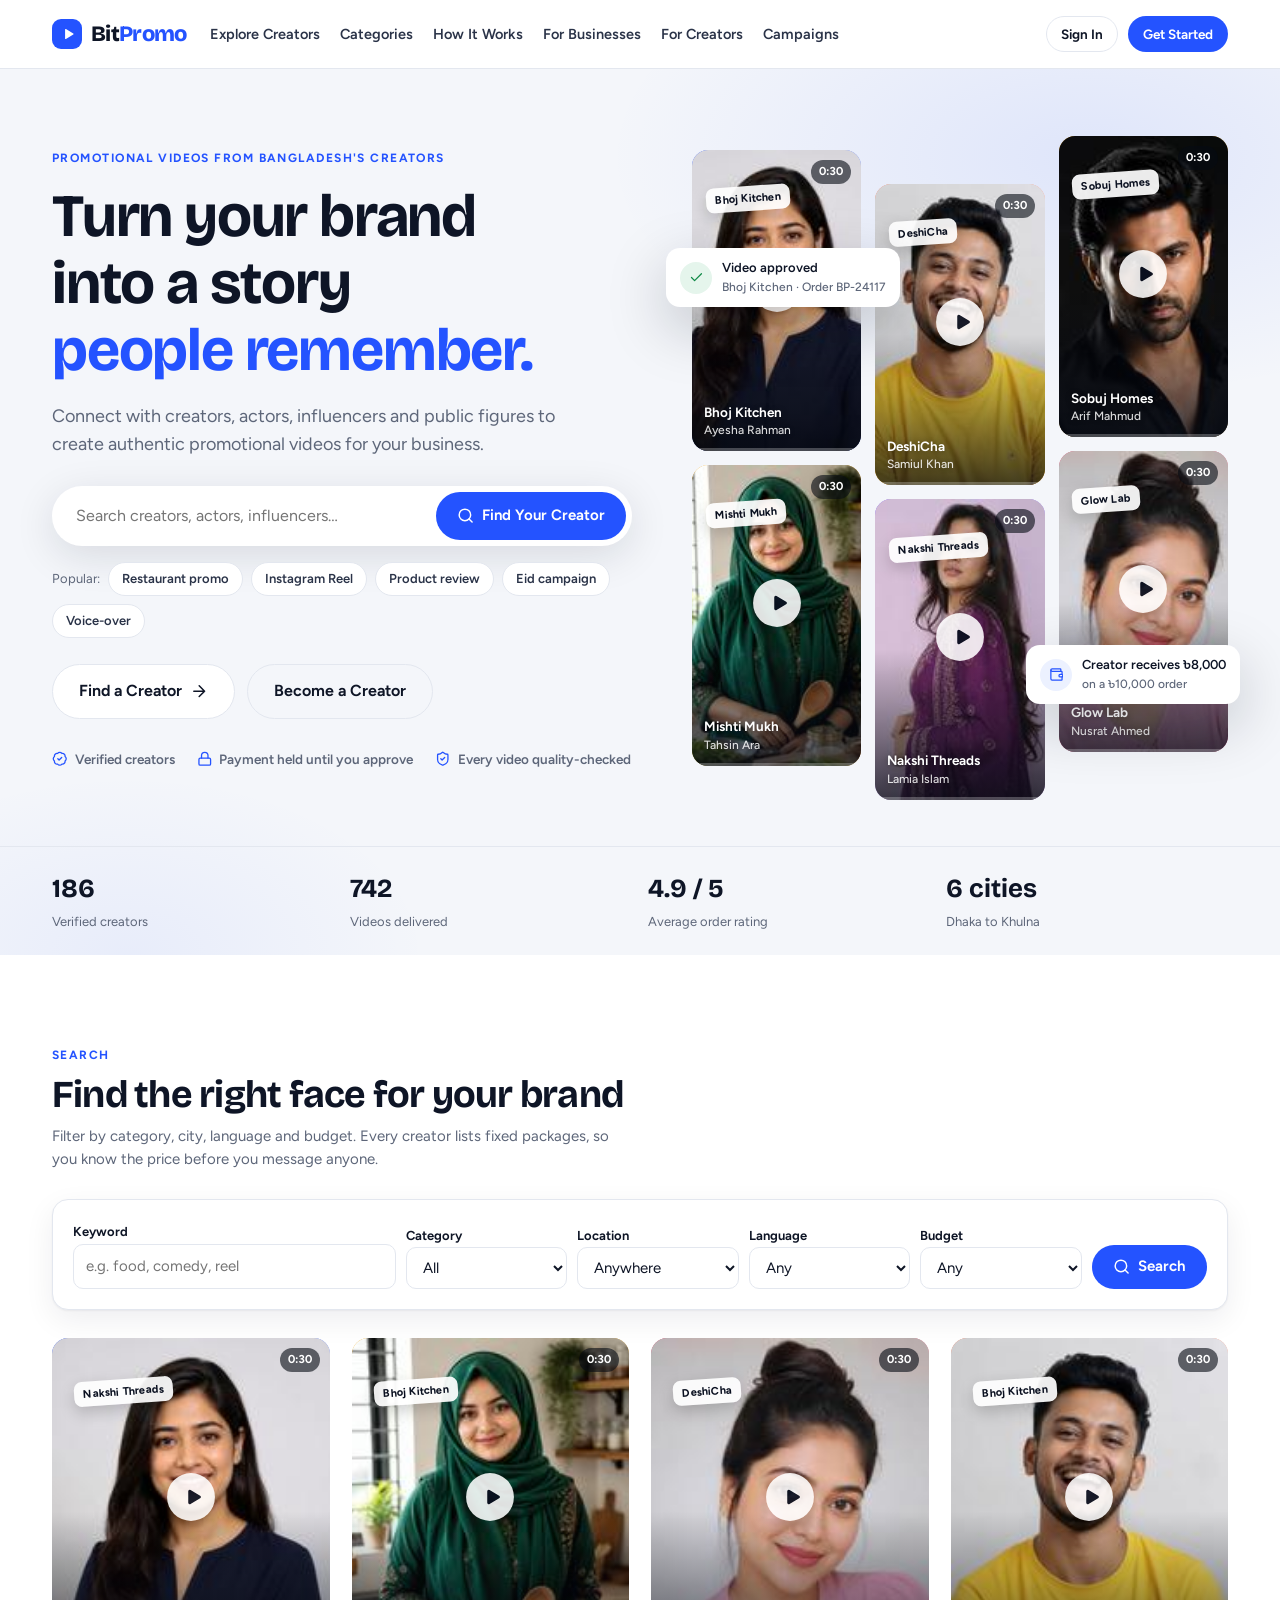
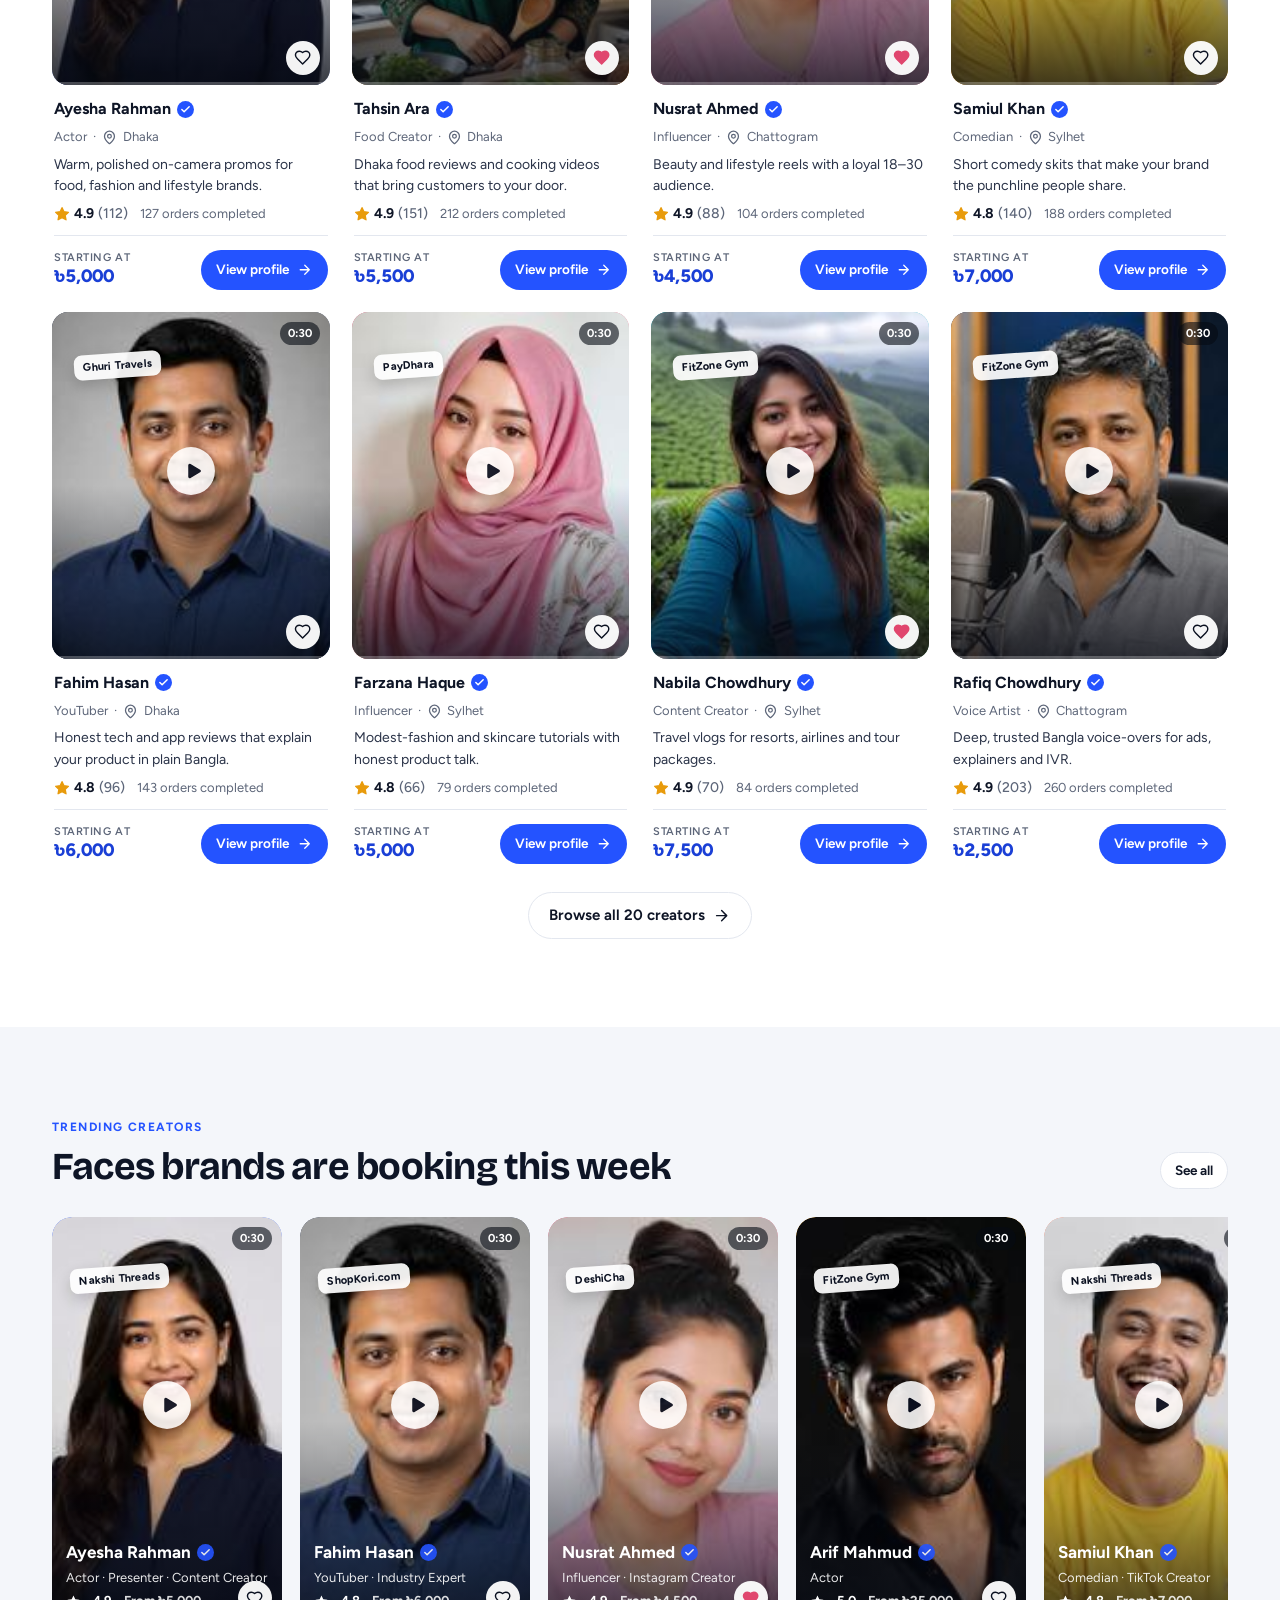
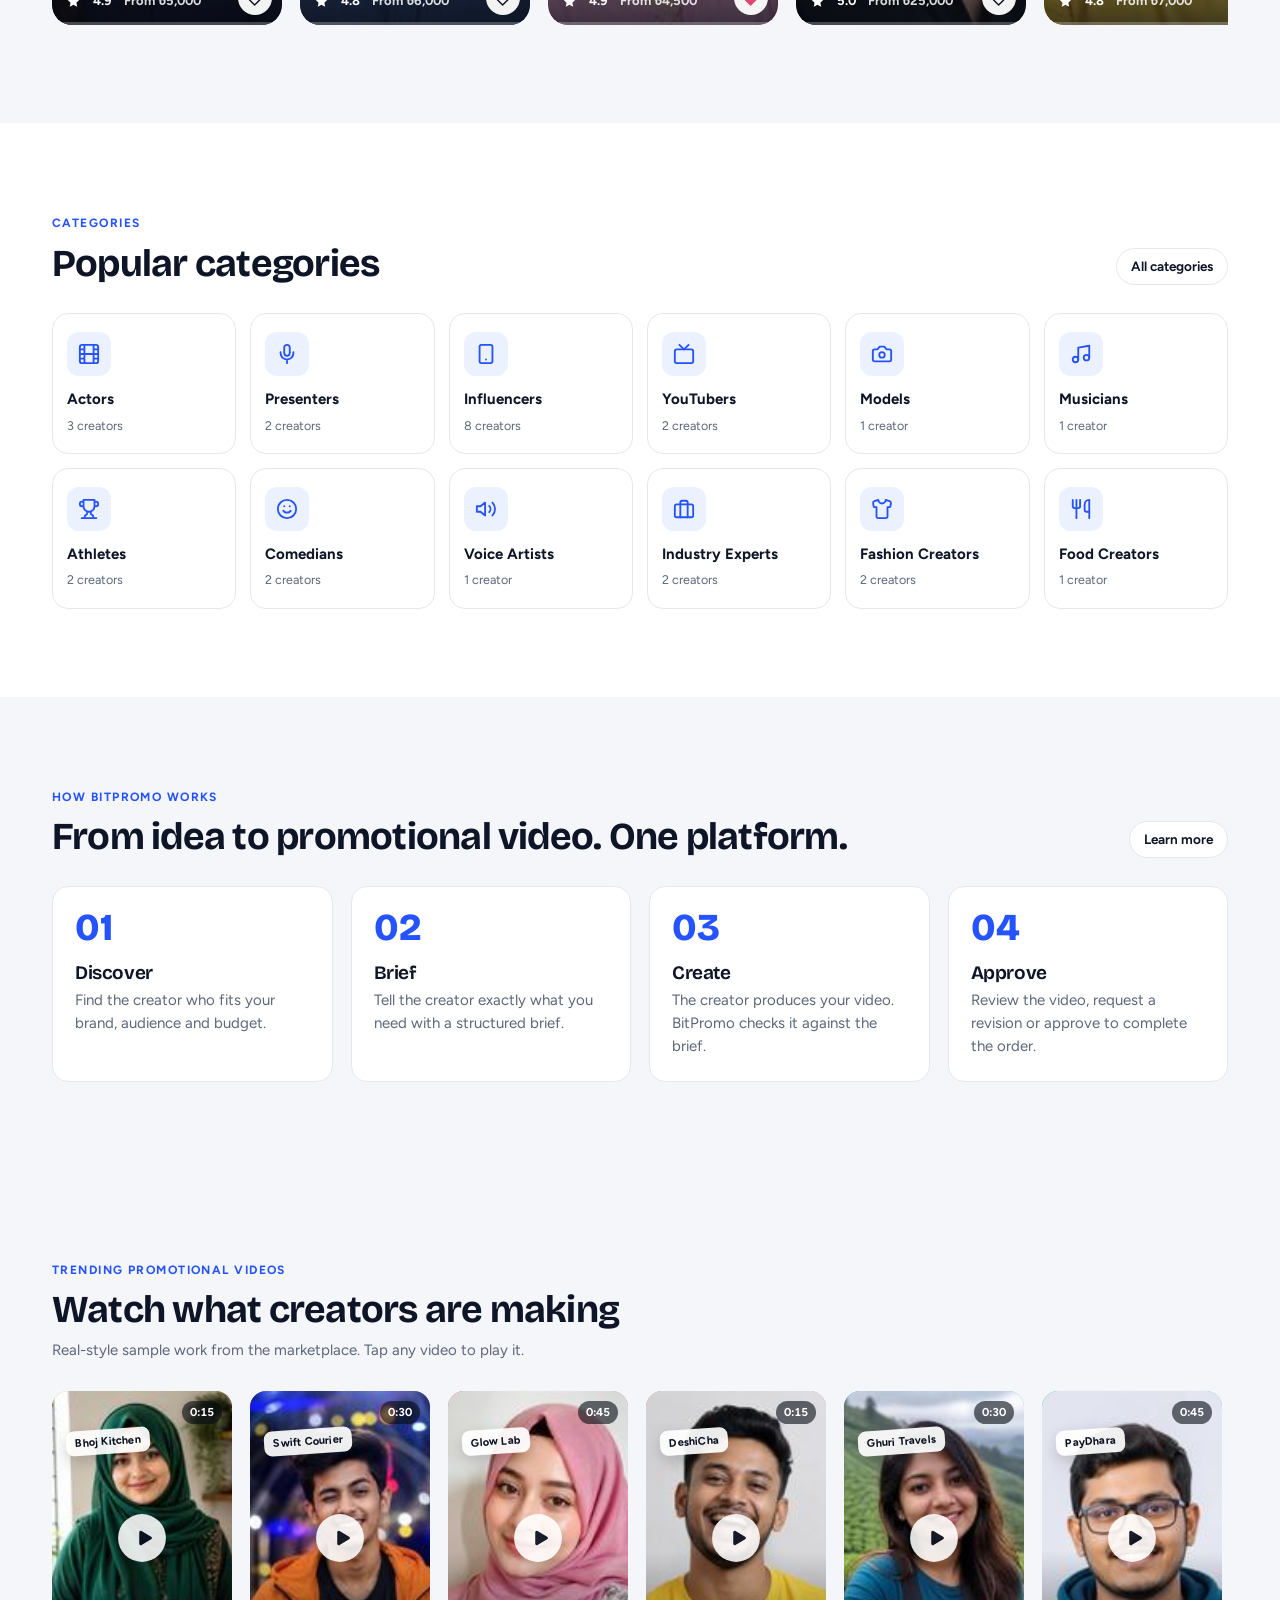
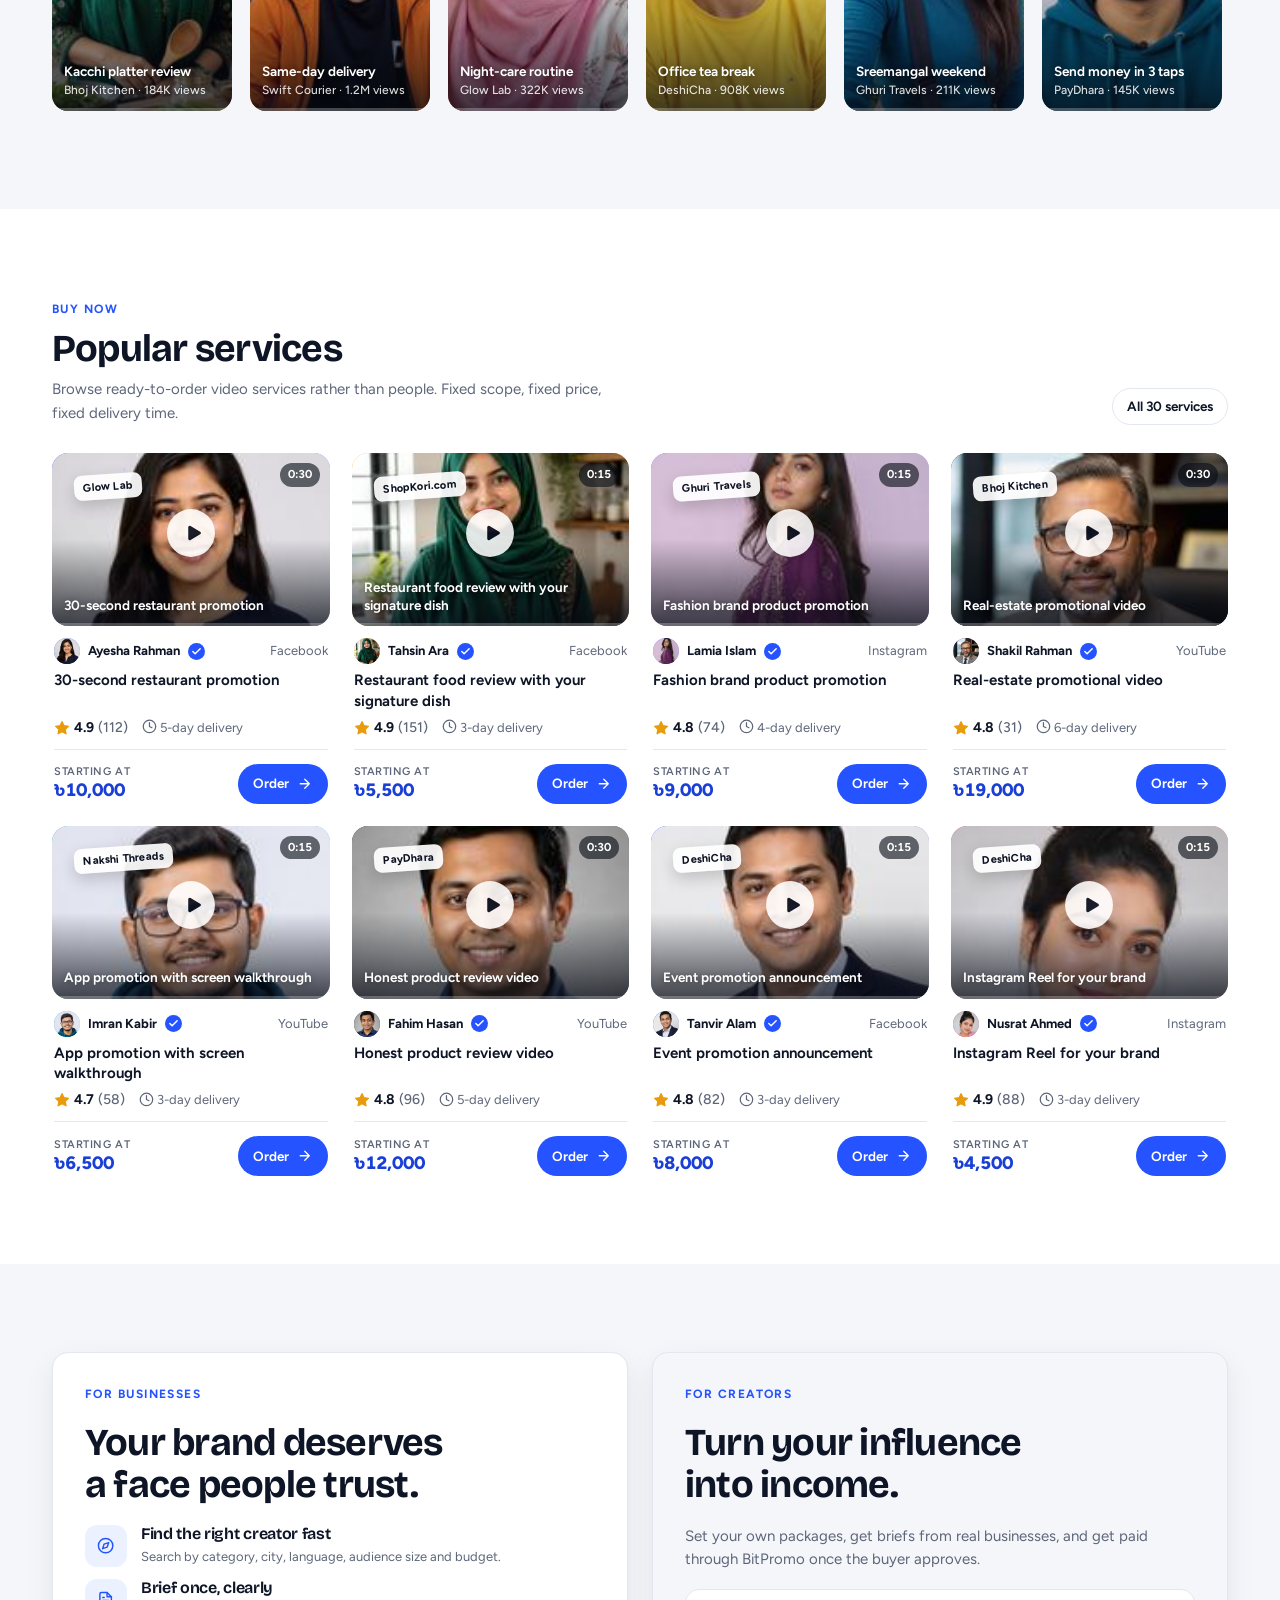
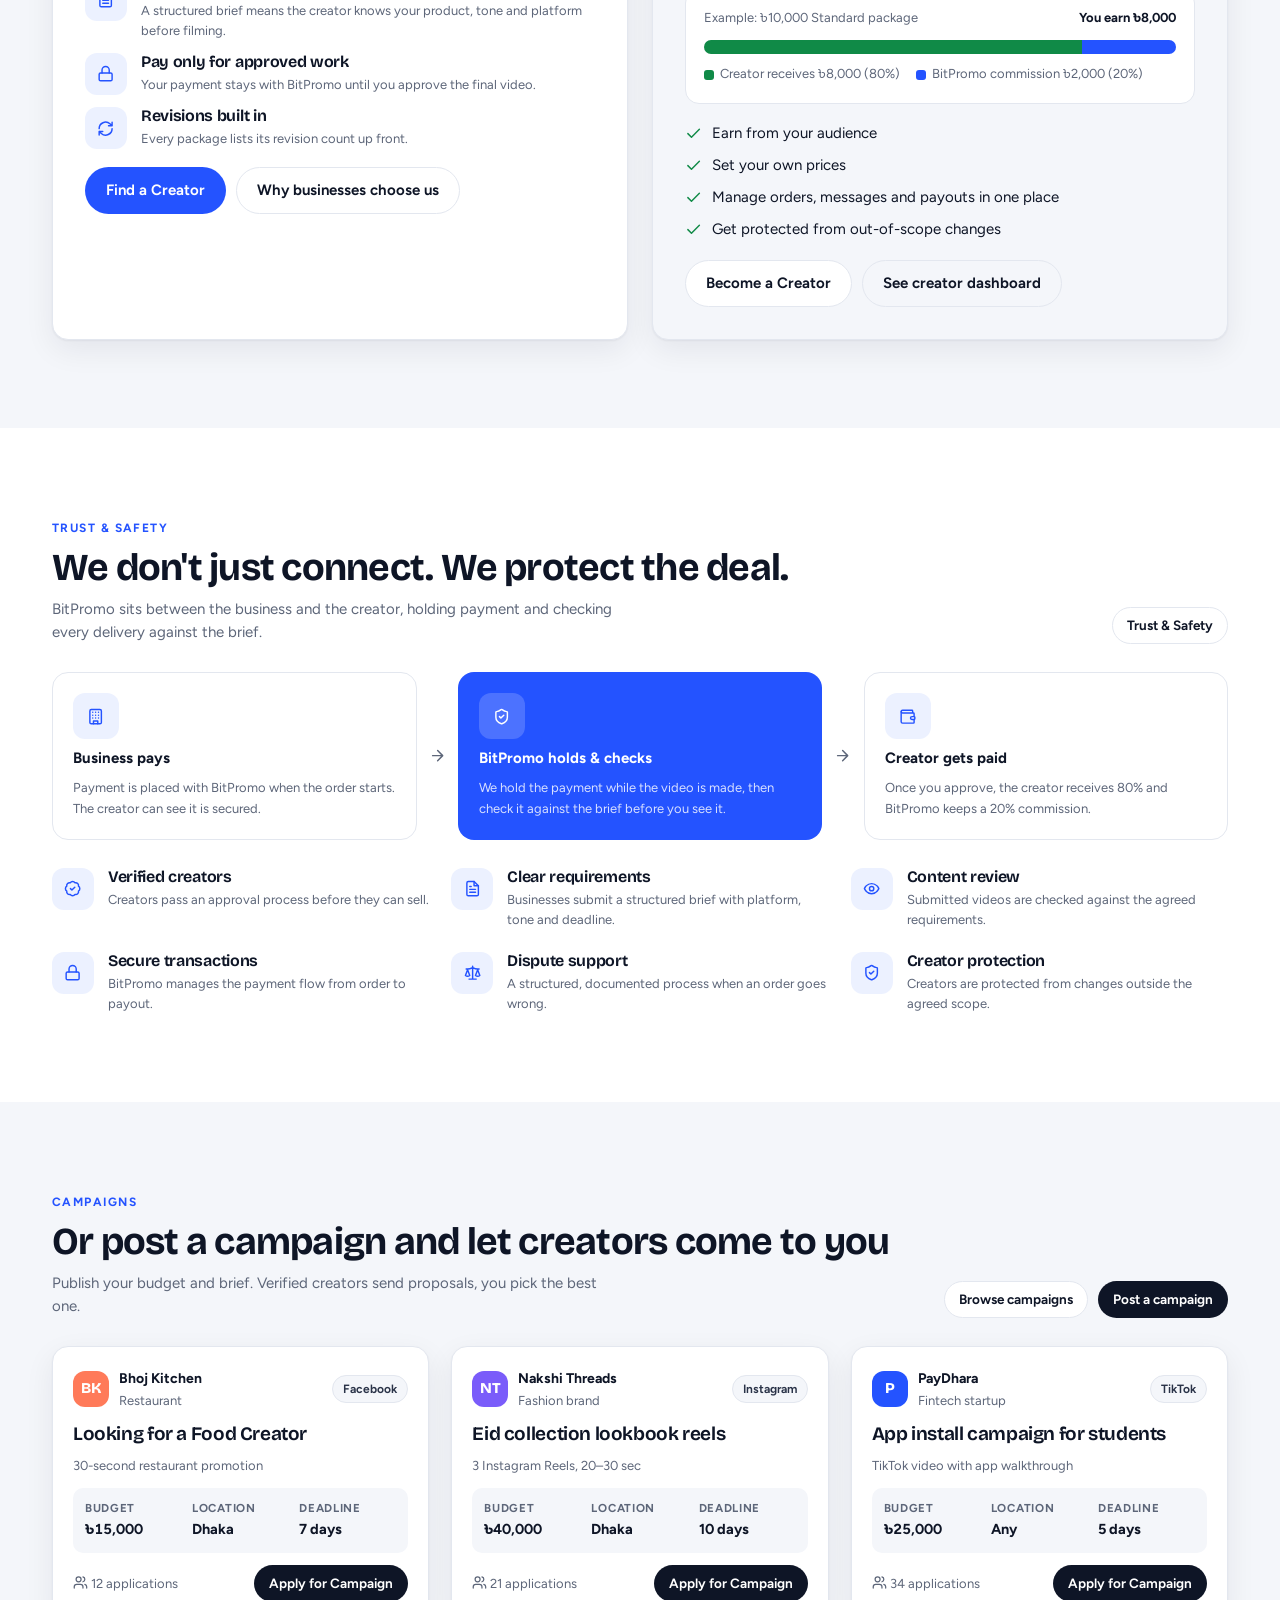
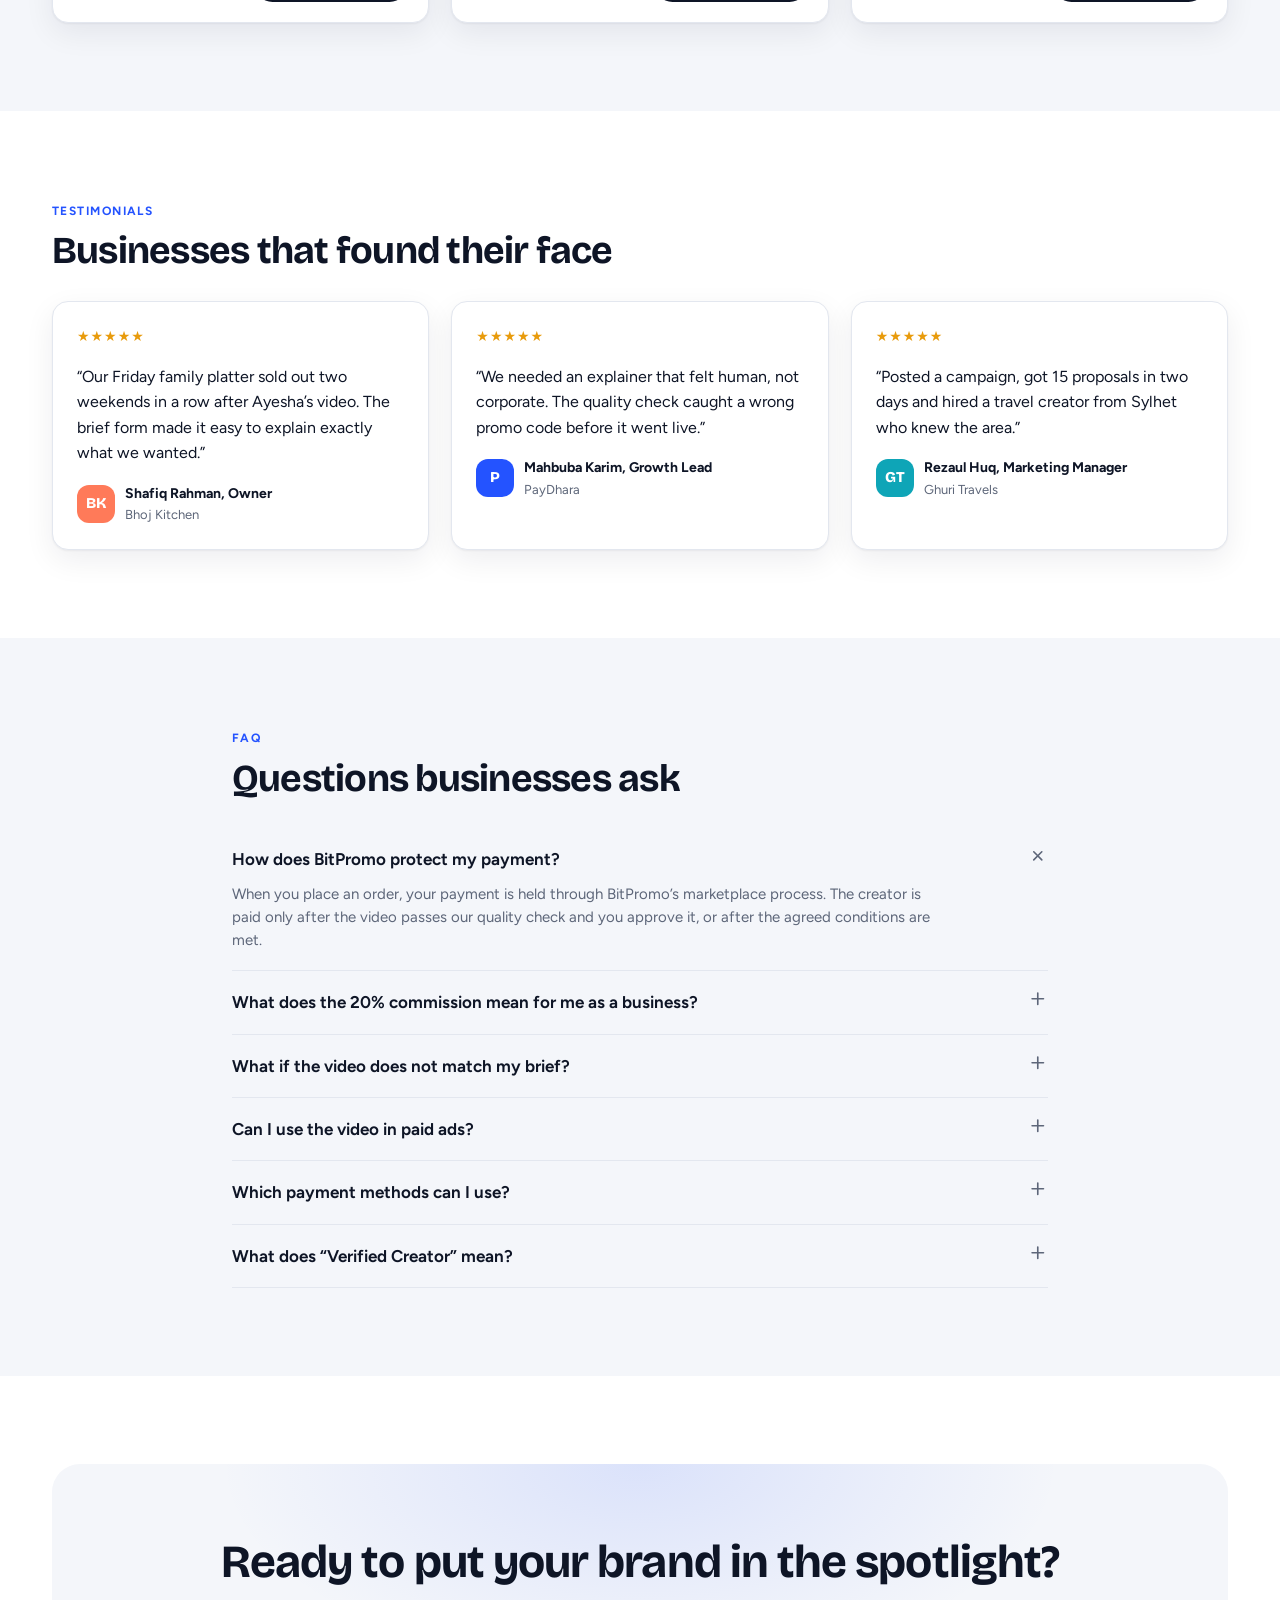
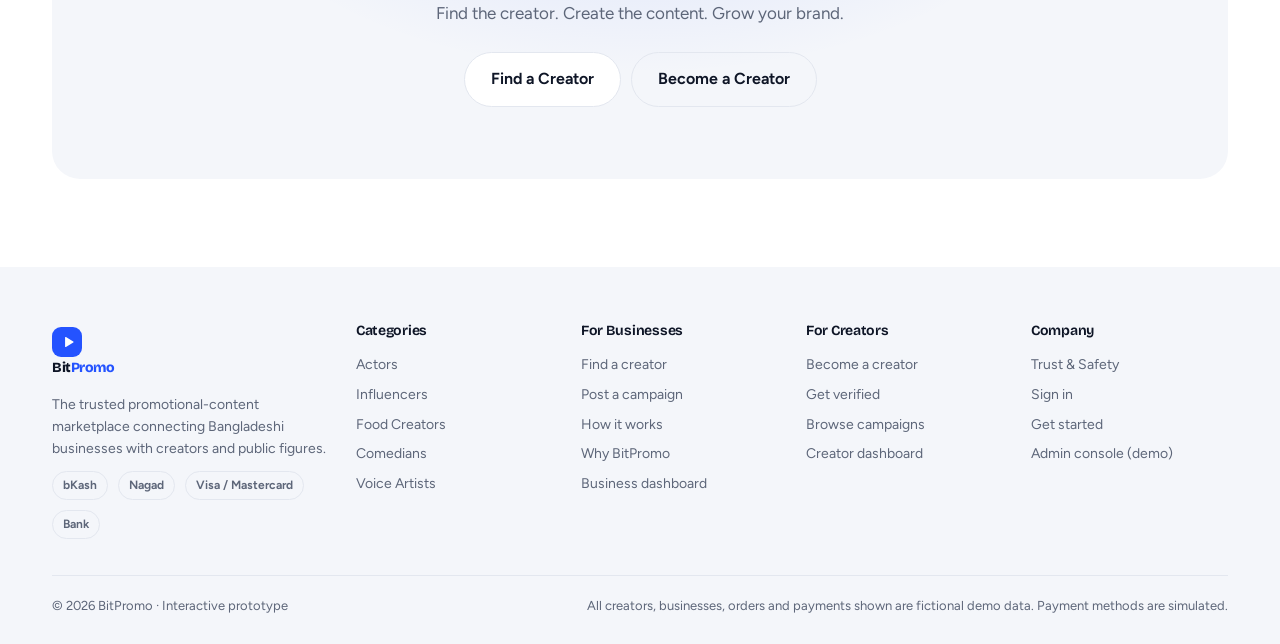
==== index.html @ d80e24bd "Refactor code structure and remove redundant sections for improved readability and maintainability" ====
<!doctype html>
<html lang="en">
<head>
<meta charset="utf-8">
<meta name="viewport" content="width=device-width,initial-scale=1,viewport-fit=cover">
<title>BitPromo</title>
<meta name="description" content="BitPromo: promotional video marketplace prototype">
<link rel="preconnect" href="https://fonts.googleapis.com"><link rel="preconnect" href="https://fonts.gstatic.com" crossorigin>
<link rel="stylesheet" href="https://fonts.googleapis.com/css2?family=Bricolage+Grotesque:opsz,wght@12..96,600;12..96,700;12..96,800&family=Figtree:wght@400;500;600;700;800&family=Hind+Siliguri:wght@500;600&display=swap">
<style>body{margin:0}[hidden]{display:none!important}</style>
<style>
/* Layout: marketplace shell. Light neutral surfaces, one electric-blue accent, gold for ratings. */
:root{
  --bg:#FFFFFF;--bg-2:#F4F6FA;--surface:#FFFFFF;--ink:#0E1526;--ink-2:#2A3348;--muted:#5D6679;--line:#E3E7EF;
  --accent:#2453FF;--accent-2:#1A3FD6;--accent-soft:#ECF1FF;--on-accent:#FFFFFF;
  --gold:#E89B0C;--good:#108A47;--good-soft:#E5F5EC;--warn:#A86400;--warn-soft:#FFF3DD;--bad:#C93636;--bad-soft:#FCEBEB;
  --night:#F4F6FA;--night-2:#FFFFFF;--night-line:#E3E7EF;--on-night:#0E1526;--on-night-2:#5D6679;
  --shadow:0 1px 2px rgba(14,21,38,.05),0 10px 30px rgba(14,21,38,.07);
  --shadow-lg:0 20px 60px rgba(10,16,32,.22);
  --f-display:"Bricolage Grotesque","Hind Siliguri",system-ui,sans-serif;
  --f-body:"Figtree","Hind Siliguri",system-ui,-apple-system,"Segoe UI",Roboto,sans-serif;
  --r:16px;--r-sm:10px;--wrap:1240px;
}
/* Light mode is the default. Dark mode only applies if data-theme="dark" is set on <html>. */
:root[data-theme="dark"]{
  --bg:#0A0E18;--bg-2:#0F1522;--surface:#141B2A;--ink:#E8ECF5;--ink-2:#C9D0DF;--muted:#96A1B8;--line:#242D41;
  --accent:#5E80FF;--accent-2:#7C97FF;--accent-soft:#18224A;--on-accent:#FFFFFF;
  --gold:#F4B23A;--good:#3CC57A;--good-soft:#11291D;--warn:#F0A936;--warn-soft:#2B2210;--bad:#F07070;--bad-soft:#2E1515;
  --night:#060A13;--night-2:#0F1524;--night-line:#1F2739;--on-night:#EEF1F8;--on-night-2:#A6B0C6;
  --shadow:0 1px 2px rgba(0,0,0,.35),0 10px 30px rgba(0,0,0,.3);color-scheme:dark}

*{box-sizing:border-box}
html{scroll-behavior:smooth}
body{background:var(--bg);color:var(--ink);font-family:var(--f-body);font-size:15px;line-height:1.55;-webkit-font-smoothing:antialiased}
h1,h2,h3,h4{font-family:var(--f-display);line-height:1.12;margin:0;text-wrap:balance;letter-spacing:-.02em}
h1{font-size:clamp(34px,5.2vw,60px);font-weight:700}
h2{font-size:clamp(26px,3.2vw,38px);font-weight:700}
h3{font-size:19px;font-weight:650}
h4{font-size:16px;font-weight:650}
p{margin:0}
a{color:var(--accent);text-decoration:none}
button,input,select,textarea{font:inherit;color:inherit}
:focus-visible{outline:2px solid var(--accent);outline-offset:2px;border-radius:6px}
.i{width:1.15em;height:1.15em;fill:none;stroke:currentColor;stroke-width:2;stroke-linecap:round;stroke-linejoin:round;flex:none;vertical-align:-.18em}
.i-fill{fill:currentColor;stroke:none}
.wrap{max-width:var(--wrap);margin:0 auto;padding-inline:clamp(16px,4vw,32px)}
.muted{color:var(--muted)}
.small{font-size:13px}
.tnum{font-variant-numeric:tabular-nums}
.eyebrow{font-size:12px;font-weight:700;letter-spacing:.12em;text-transform:uppercase;color:var(--accent)}
.row{display:flex;align-items:center;gap:10px;flex-wrap:wrap}
.between{justify-content:space-between}
.stack{display:flex;flex-direction:column;gap:12px}
.grow{flex:1;min-width:0}
.hide{display:none!important}

/* buttons */
.btn{display:inline-flex;align-items:center;justify-content:center;gap:8px;border:1px solid transparent;border-radius:999px;padding:11px 20px;font-weight:650;font-size:15px;cursor:pointer;transition:background .15s,border-color .15s,transform .1s,color .15s;white-space:nowrap;background:none;text-decoration:none}
.btn:active{transform:translateY(1px)}
.btn-pri{background:var(--accent);color:var(--on-accent)}
.btn-pri:hover{background:var(--accent-2)}
.btn-dark{background:var(--ink);color:var(--bg)}
.btn-dark:hover{opacity:.9}
.btn-ghost{border-color:var(--line);color:var(--ink);background:var(--surface)}
.btn-ghost:hover{border-color:var(--ink)}
.btn-light{background:var(--surface);color:var(--ink);border-color:var(--line)}
.btn-light:hover{background:var(--accent-soft)}
.btn-outline-light{border-color:var(--line);color:var(--ink)}
.btn-outline-light:hover{background:var(--surface);border-color:var(--accent)}
.btn-good{background:var(--good);color:#fff}
.btn-sm{padding:7px 14px;font-size:13.5px}
.btn-lg{padding:14px 26px;font-size:16px}
.btn-block{width:100%}
.btn-link{background:none;border:0;color:var(--accent);font-weight:650;cursor:pointer;padding:0;display:inline-flex;align-items:center;gap:6px}
.iconbtn{width:38px;height:38px;border-radius:50%;display:inline-grid;place-items:center;border:1px solid var(--line);background:var(--surface);cursor:pointer;color:var(--ink)}
.iconbtn:hover{border-color:var(--ink)}

/* top bar */
.top{position:sticky;top:env(safe-area-inset-top,0px);z-index:40;background:color-mix(in srgb,var(--bg) 92%,transparent);backdrop-filter:blur(10px);border-bottom:1px solid var(--line)}
.top-in{display:flex;align-items:center;gap:14px;height:68px}
.logo{display:inline-flex;align-items:center;gap:9px;font-family:var(--f-display);font-weight:800;font-size:22px;color:var(--ink);letter-spacing:-.03em;cursor:pointer;background:none;border:0;padding:0}
.logo b{color:var(--accent);font-weight:800}
.logo-mark{width:30px;height:30px;border-radius:9px;background:var(--accent);display:grid;place-items:center;color:#fff}
.logo-mark svg{width:14px;height:14px;margin-left:2px}
.nav{display:flex;gap:2px;align-items:center}
.nav button{white-space:nowrap;background:none;border:0;padding:8px 9px;border-radius:8px;font-weight:600;color:var(--ink-2);cursor:pointer;font-size:14.5px}
.nav button:hover,.nav button.on{color:var(--accent)}
.top-right{margin-left:auto;display:flex;align-items:center;gap:10px}
.top-search{display:flex;align-items:center;gap:8px;border:1px solid var(--line);border-radius:999px;padding:0 6px 0 14px;height:40px;background:var(--bg-2);min-width:0}
.top-search input{border:0;background:none;outline:0;width:170px;min-width:0}
.menu-btn{display:none}
.drawer{position:fixed;inset:0;z-index:60;background:rgba(6,10,19,.5);display:flex;justify-content:flex-end}
.drawer-in{width:min(320px,86vw);height:100%;background:var(--surface);padding:calc(18px + env(safe-area-inset-top,0px)) 18px 18px;display:flex;flex-direction:column;gap:4px;overflow:auto}
.drawer-in button.dl{background:none;border:0;text-align:left;padding:12px 10px;border-radius:10px;font-weight:600;font-size:16px;cursor:pointer;color:var(--ink);display:flex;gap:12px;align-items:center}
.drawer-in button.dl:hover{background:var(--bg-2)}
.userchip{display:inline-flex;align-items:center;gap:8px;border:1px solid var(--line);border-radius:999px;padding:3px 12px 3px 3px;background:var(--surface);cursor:pointer;font-weight:600;font-size:14px}
.userchip .av{width:30px;height:30px}

/* avatars & media */
.av{display:inline-block;border-radius:50%;overflow:hidden;flex:none;position:relative;width:44px;height:44px}
.av svg{width:100%;height:100%;display:block}
.av-sq{border-radius:var(--r)}
.vbadge{display:inline-grid;place-items:center;width:17px;height:17px;border-radius:50%;background:var(--accent);color:#fff;flex:none}
.vbadge svg{width:11px;height:11px;stroke-width:3.2}
.vt{position:relative;overflow:hidden;border-radius:var(--r);cursor:pointer;isolation:isolate;background:linear-gradient(160deg,var(--a),var(--b));aspect-ratio:4/5;max-width:100%;display:block;width:100%;border:0;padding:0;text-align:left;color:#fff}
.vt.v{aspect-ratio:9/16}
.vt.h{aspect-ratio:16/10}
.vt-scene{position:absolute;inset:0}
.vt-scene::before{content:"";position:absolute;inset:-20%;background:radial-gradient(circle at 70% 20%,rgba(255,255,255,.45),transparent 45%);z-index:0}
.vt-scene svg{position:absolute;left:50%;bottom:-2%;width:96%;transform:translateX(-50%);transition:transform 5s ease-out;z-index:1}
.vt.h .vt-scene svg{width:62%}
.vt:hover .vt-scene svg{transform:translateX(-50%) scale(1.08)}
.vt-prop{position:absolute;z-index:2;left:8%;top:12%;background:rgba(255,255,255,.92);color:#0A1020;border-radius:8px;padding:4px 9px;font-weight:700;font-size:11px;letter-spacing:.02em;box-shadow:0 6px 16px rgba(0,0,0,.18);transform:rotate(-4deg)}
.vt::after{content:"";position:absolute;inset:0;background:linear-gradient(180deg,transparent 50%,rgba(6,10,19,.75));z-index:2}
.vt-play{position:absolute;z-index:3;left:50%;top:46%;transform:translate(-50%,-50%) scale(.92);width:52px;height:52px;border-radius:50%;background:rgba(255,255,255,.95);color:#0A1020;display:grid;place-items:center;opacity:.92;transition:transform .2s,opacity .2s;box-shadow:0 8px 24px rgba(0,0,0,.25)}
.vt-play svg{width:20px;height:20px;margin-left:3px;fill:currentColor}
.vt:hover .vt-play{transform:translate(-50%,-50%) scale(1);opacity:1}
.vt-dur{position:absolute;z-index:3;right:10px;top:10px;background:rgba(6,10,19,.6);color:#fff;font-size:11.5px;font-weight:700;padding:3px 8px;border-radius:999px;font-variant-numeric:tabular-nums}
.vt-cap{position:absolute;z-index:3;left:12px;right:12px;bottom:12px;font-weight:650;font-size:13.5px;line-height:1.3;text-shadow:0 1px 6px rgba(0,0,0,.4)}
.vt-cap small{display:block;font-weight:500;opacity:.85;font-size:12px;margin-top:2px}
.vt-bar{position:absolute;z-index:4;left:0;right:0;bottom:0;height:3px;background:rgba(255,255,255,.25)}
.vt-bar i{display:block;height:100%;width:0;background:#fff}
.vt:hover .vt-bar i,.vt.playing .vt-bar i{animation:prog 7s linear infinite}
.vt-prev{position:absolute;z-index:3;left:10px;top:10px;background:var(--accent);color:#fff;font-size:10.5px;font-weight:800;letter-spacing:.08em;padding:3px 8px;border-radius:999px;opacity:0;transition:opacity .2s}
.vt:hover .vt-prev{opacity:1}
@keyframes prog{from{width:0}to{width:100%}}
.fav{position:absolute;z-index:5;right:10px;bottom:10px;width:34px;height:34px;border-radius:50%;background:rgba(255,255,255,.95);display:grid;place-items:center;border:0;cursor:pointer;color:#0A1020}
.fav.on{color:#E0466E}
.fav.on svg{fill:currentColor}

/* sections */
.sec{padding-block:clamp(48px,7vw,88px)}
.sec-alt{background:var(--bg-2)}
.sec-night{background:var(--night);color:var(--on-night)}
.sec-night .muted{color:var(--on-night-2)}
.sec-head{display:flex;align-items:end;justify-content:space-between;gap:20px;margin-bottom:28px;flex-wrap:wrap}
.sec-head p{max-width:560px;margin-top:8px}

/* hero */
.hero{background:var(--night);color:var(--on-night);position:relative;overflow:hidden}
.hero::before{content:"";position:absolute;inset:0;background:radial-gradient(800px 400px at 85% 10%,rgba(36,83,255,.1),transparent 60%),radial-gradient(500px 300px at 10% 100%,rgba(36,83,255,.06),transparent 60%)}
.hero-in{position:relative;display:grid;grid-template-columns:1.05fr .95fr;gap:48px;align-items:center;padding-block:clamp(44px,6vw,80px)}
.hero h1 span{color:var(--accent)}
.hero-sub{font-size:18px;color:var(--on-night-2);margin-top:18px;max-width:540px}
.hero-search{margin-top:28px;display:flex;background:#fff;border-radius:999px;padding:6px;max-width:580px;box-shadow:0 10px 40px rgba(14,21,38,.12)}
.hero-search input{flex:1;min-width:0;border:0;outline:0;padding:0 18px;font-size:16px;color:#0E1526;background:none}
.hero-chips{display:flex;gap:8px;flex-wrap:wrap;margin-top:16px;align-items:center}
.chip-n{border:1px solid var(--line);color:var(--ink-2);background:var(--surface);border-radius:999px;padding:6px 13px;font-size:13px;font-weight:600;cursor:pointer}
.chip-n:hover{background:var(--accent-soft);border-color:var(--accent)}
.hero-ctas{display:flex;gap:12px;margin-top:26px;flex-wrap:wrap}
.collage{display:grid;grid-template-columns:repeat(3,1fr);gap:14px;position:relative}
.collage .col{display:flex;flex-direction:column;gap:14px}
.collage .col:nth-child(2){transform:translateY(34px)}
.collage .col:nth-child(3){transform:translateY(-14px)}
.float-card{position:absolute;z-index:6;background:#fff;color:#0E1526;border-radius:14px;padding:10px 14px;box-shadow:var(--shadow-lg);display:flex;gap:10px;align-items:center;font-size:13px;font-weight:600;animation:bob 5s ease-in-out infinite}
.float-card small{display:block;color:#5D6679;font-weight:500;font-size:12px}
.float-card .fi{width:32px;height:32px;border-radius:50%;display:grid;place-items:center;flex:none}
@keyframes bob{50%{transform:translateY(-6px)}}
.trustrow{display:flex;gap:22px;flex-wrap:wrap;margin-top:30px;color:var(--on-night-2);font-size:13.5px;font-weight:600}
.trustrow span{display:inline-flex;gap:7px;align-items:center}
.trustrow .i{color:var(--accent)}
.statband{border-top:1px solid var(--night-line);position:relative}
.statband .wrap{display:grid;grid-template-columns:repeat(4,1fr);gap:16px;padding-block:22px}
.statband b{font-family:var(--f-display);font-size:26px;display:block;color:var(--ink)}
.statband span{color:var(--on-night-2);font-size:13px}

/* cards */
.card{background:var(--surface);border:1px solid var(--line);border-radius:var(--r);box-shadow:var(--shadow)}
.pad{padding:20px}
.grid{display:grid;gap:22px}
.g4{grid-template-columns:repeat(4,minmax(0,1fr))}
.g3{grid-template-columns:repeat(3,minmax(0,1fr))}
.g2{grid-template-columns:repeat(2,minmax(0,1fr))}
.ccard{display:flex;flex-direction:column;gap:12px;cursor:pointer;min-width:0}
.ccard-body{display:flex;flex-direction:column;gap:6px;padding:0 2px}
.ccard .name{font-weight:700;font-size:16px;display:flex;align-items:center;gap:6px}
.ccard .meta{font-size:13px;color:var(--muted);display:flex;gap:6px;align-items:center;flex-wrap:wrap}
.ccard .desc{font-size:14px;color:var(--ink-2);display:-webkit-box;-webkit-line-clamp:2;-webkit-box-orient:vertical;overflow:hidden;min-height:2.9em}
.ccard .foot{display:flex;align-items:center;justify-content:space-between;gap:12px;border-top:1px solid var(--line);padding:14px 0 0;margin-top:4px;background:transparent;color:var(--ink);font-size:inherit}
.ccard .foot .price{display:flex;flex-direction:column;gap:2px}
.ccard .foot .price small{font-size:11px;line-height:1.2;letter-spacing:.05em}
.ccard .foot .price-value{color:var(--accent-2);font-size:18px;line-height:1.2;font-weight:800}
.ccard .foot .btn{min-height:40px;padding-inline:14px}
.ccard .foot .btn .i{transition:transform .15s}
.ccard .foot .btn:hover .i{transform:translateX(3px)}
.ccard:hover .name{color:var(--accent)}
.price{font-weight:800;font-size:16px;font-variant-numeric:tabular-nums}
.price small{font-weight:600;color:var(--muted);font-size:11.5px;text-transform:uppercase;letter-spacing:.06em;margin-right:4px}
.rating{display:inline-flex;align-items:center;gap:4px;font-weight:700;color:var(--ink);font-size:14px}
.rating .i{color:var(--gold);fill:var(--gold);stroke:var(--gold)}
.rating span{color:var(--muted);font-weight:500}
.tag{display:inline-flex;align-items:center;gap:5px;font-size:12px;font-weight:650;padding:4px 10px;border-radius:999px;background:var(--bg-2);color:var(--ink-2);border:1px solid var(--line);white-space:nowrap}
.tag-acc{background:var(--accent-soft);color:var(--accent);border-color:transparent}
.pill{display:inline-flex;align-items:center;gap:6px;font-size:12px;font-weight:700;padding:4px 10px;border-radius:999px;white-space:nowrap}
.pill::before{content:"";width:6px;height:6px;border-radius:50%;background:currentColor}
.p-acc{background:var(--accent-soft);color:var(--accent)}
.p-good{background:var(--good-soft);color:var(--good)}
.p-warn{background:var(--warn-soft);color:var(--warn)}
.p-bad{background:var(--bad-soft);color:var(--bad)}
.p-mute{background:var(--bg-2);color:var(--muted)}
.hscroll{display:grid;grid-auto-flow:column;grid-auto-columns:minmax(220px,1fr);gap:18px;overflow-x:auto;scroll-snap-type:x mandatory;padding-bottom:10px;scrollbar-width:thin}
.hscroll>*{scroll-snap-align:start}

/* trending */
.tcard{position:relative;border-radius:20px;overflow:hidden;cursor:pointer}
.tcard .vt{border-radius:20px}
.tcard-info{position:absolute;z-index:6;left:14px;right:14px;bottom:14px;color:#fff;display:flex;flex-direction:column;gap:3px;pointer-events:none}
.tcard-info b{font-size:17px;display:flex;gap:6px;align-items:center}
.tcard-info span{font-size:13px;opacity:.9}
.tcard-info .row{gap:12px;font-size:13px;font-weight:700}

/* categories */
.cats{display:grid;grid-template-columns:repeat(6,minmax(0,1fr));gap:14px}
.cat{border:1px solid var(--line);background:var(--surface);border-radius:var(--r);padding:18px 14px;display:flex;flex-direction:column;gap:12px;cursor:pointer;text-align:left;transition:border-color .15s,transform .15s}
.cat:hover{border-color:var(--accent);transform:translateY(-2px)}
.cat .ci{width:44px;height:44px;border-radius:12px;display:grid;place-items:center;background:var(--accent-soft);color:var(--accent)}
.cat .ci svg{width:22px;height:22px}
.cat b{font-size:15px}
.cat small{color:var(--muted);font-size:12.5px;display:block;margin-top:-8px}

/* steps */
.steps4{display:grid;grid-template-columns:repeat(4,1fr);gap:18px;counter-reset:s}
.step{position:relative;padding:22px;border-radius:var(--r);background:var(--surface);border:1px solid var(--line)}
.step .n{font-family:var(--f-display);font-weight:800;font-size:38px;color:var(--accent);line-height:1}
.step h3{margin:14px 0 6px}
.sec-night .step{background:var(--night-2);border-color:var(--night-line)}
.flow{display:grid;grid-template-columns:1fr auto 1fr auto 1fr;gap:12px;align-items:stretch}
.flow-node{border-radius:var(--r);padding:20px;background:var(--surface);border:1px solid var(--line);display:flex;flex-direction:column;gap:8px}
.flow-node .fi{width:46px;height:46px;border-radius:12px;display:grid;place-items:center;background:var(--accent-soft);color:var(--accent)}
.flow-node.mid{background:var(--accent);color:#fff;border-color:transparent}
.flow-node.mid .fi{background:rgba(255,255,255,.18);color:#fff}
.flow-node.mid .muted{color:rgba(255,255,255,.82)}
.flow-arrow{display:grid;place-items:center;color:var(--muted)}

/* feature list */
.feat{display:flex;gap:14px;align-items:flex-start}
.feat .fi{width:42px;height:42px;border-radius:12px;display:grid;place-items:center;background:var(--accent-soft);color:var(--accent);flex:none}
.sec-night .feat .fi{background:var(--accent-soft);color:var(--accent)}
.feat h4{margin-bottom:4px}
.checks{list-style:none;padding:0;margin:0;display:flex;flex-direction:column;gap:9px}
.checks li{display:flex;gap:10px;align-items:flex-start}
.checks .i{color:var(--good);margin-top:3px}
.checks li.no{color:var(--muted)}
.checks li.no .i{color:var(--muted)}

/* split bar */
.split{display:flex;height:14px;border-radius:999px;overflow:hidden;background:var(--bg-2)}
.split i{display:block;height:100%}
.split .c{background:var(--good)}
.split .b{background:var(--accent)}
.legend{display:flex;gap:16px;flex-wrap:wrap;font-size:13px;color:var(--muted)}
.legend span{display:inline-flex;gap:6px;align-items:center}
.legend i{width:10px;height:10px;border-radius:3px;display:inline-block}

/* campaign card */
.camp{display:flex;flex-direction:column;gap:12px;padding:20px}
.camp .kv{display:grid;grid-template-columns:repeat(3,1fr);gap:10px;padding:12px;background:var(--bg-2);border-radius:var(--r-sm)}
.camp .kv small{display:block;color:var(--muted);font-size:11.5px;text-transform:uppercase;letter-spacing:.06em;font-weight:700}
.camp .kv b{font-size:14.5px}

/* testimonials, faq */
.quote{padding:24px;display:flex;flex-direction:column;gap:16px}
.quote p{font-size:16px;line-height:1.6}
.faq details{border-bottom:1px solid var(--line);padding:18px 0}
.faq summary{font-weight:650;font-size:17px;cursor:pointer;list-style:none;display:flex;justify-content:space-between;gap:16px}
.faq summary::-webkit-details-marker{display:none}
.faq summary .i{transition:transform .2s;color:var(--muted)}
.faq details[open] summary .i{transform:rotate(45deg)}
.faq details p{margin-top:10px;color:var(--muted);max-width:720px}

/* final cta */
.final{border-radius:28px;background:var(--night);color:var(--on-night);padding:clamp(32px,6vw,72px);position:relative;overflow:hidden;text-align:center}
.final::before{content:"";position:absolute;inset:0;background:radial-gradient(600px 300px at 50% 0%,rgba(36,83,255,.12),transparent 70%)}
.final>*{position:relative}

/* footer */
#foot{background:var(--night);color:var(--on-night-2);padding-block:56px 28px;font-size:14px}
#foot .foot-grid{display:grid;grid-template-columns:1.4fr repeat(4,1fr);gap:28px}
#foot h4{color:var(--on-night);margin-bottom:12px;font-size:14px}
#foot button{background:none;border:0;padding:4px 0;color:var(--on-night-2);cursor:pointer;display:block;text-align:left;font-size:14px}
#foot button:hover{color:var(--accent)}
#foot .logo{color:var(--ink)}
#foot .foot-bottom{border-top:1px solid var(--night-line);margin-top:36px;padding-top:20px;display:flex;justify-content:space-between;gap:16px;flex-wrap:wrap;font-size:13px}

/* page header */
.phead{background:var(--bg-2);border-bottom:1px solid var(--line);padding-block:30px}
.crumbs{display:flex;gap:6px;align-items:center;font-size:13px;color:var(--muted);margin-bottom:10px;flex-wrap:wrap}
.crumbs button{background:none;border:0;padding:0;color:var(--muted);cursor:pointer}
.crumbs button:hover{color:var(--accent)}

/* explore */
.explore{display:grid;grid-template-columns:260px minmax(0,1fr);gap:28px;padding-block:28px 64px}
.filters{display:flex;flex-direction:column;gap:18px;position:sticky;top:88px;align-self:start}
.filters label.fl{font-size:12px;font-weight:700;text-transform:uppercase;letter-spacing:.08em;color:var(--muted);display:block;margin-bottom:6px}
.field{width:100%;border:1px solid var(--line);background:var(--surface);border-radius:var(--r-sm);padding:10px 12px;outline:0}
.field:focus{border-color:var(--accent)}
textarea.field{resize:vertical;min-height:88px}
.chips{display:flex;gap:8px;flex-wrap:wrap}
.chipt{border:1px solid var(--line);background:var(--surface);border-radius:999px;padding:7px 13px;font-size:13.5px;font-weight:600;cursor:pointer;color:var(--ink-2);display:inline-flex;gap:6px;align-items:center}
.chipt:hover{border-color:var(--ink)}
.chipt.on{background:var(--ink);color:var(--bg);border-color:var(--ink)}
.tabs{display:flex;gap:4px;border-bottom:1px solid var(--line);margin-bottom:22px;overflow-x:auto}
.tabs button{background:none;border:0;padding:12px 14px;font-weight:650;color:var(--muted);cursor:pointer;border-bottom:2px solid transparent;margin-bottom:-1px;white-space:nowrap}
.tabs button.on{color:var(--ink);border-color:var(--ink)}
.switch{position:relative;width:42px;height:24px;border-radius:999px;background:var(--line);border:0;cursor:pointer;flex:none;transition:background .15s}
.switch::after{content:"";position:absolute;left:3px;top:3px;width:18px;height:18px;border-radius:50%;background:#fff;transition:left .15s;box-shadow:0 1px 3px rgba(0,0,0,.2)}
.switch.on{background:var(--good)}
.switch.on::after{left:21px}
.empty{padding:48px 20px;text-align:center;color:var(--muted);border:1px dashed var(--line);border-radius:var(--r)}
.filters-toggle{display:none}

/* profile */
.prof{display:grid;grid-template-columns:minmax(0,1fr) 380px;gap:32px;padding-block:28px 64px;align-items:start}
.prof-head{display:flex;gap:22px;align-items:flex-start}
.prof-head .av{width:120px;height:120px;border:4px solid var(--surface);box-shadow:var(--shadow)}
.prof-head h1{font-size:clamp(28px,3.4vw,38px)}
.verified-chip{display:inline-flex;gap:6px;align-items:center;font-size:13px;font-weight:700;color:var(--accent);background:var(--accent-soft);padding:4px 10px 4px 6px;border-radius:999px}
.kpis{display:grid;grid-template-columns:repeat(4,1fr);border:1px solid var(--line);border-radius:var(--r);overflow:hidden}
.kpis div{padding:14px 16px;border-right:1px solid var(--line)}
.kpis div:last-child{border-right:0}
.kpis b{font-family:var(--f-display);font-size:22px;display:block;font-variant-numeric:tabular-nums}
.kpis span{font-size:12.5px;color:var(--muted)}
.port{display:grid;grid-template-columns:repeat(3,minmax(0,1fr));gap:14px}
.pkg{position:sticky;top:88px;overflow:hidden}
.pkg-tabs{display:grid;grid-template-columns:repeat(3,1fr);border-bottom:1px solid var(--line)}
.pkg-tabs button{background:var(--bg-2);border:0;border-right:1px solid var(--line);padding:14px 6px;font-weight:700;cursor:pointer;color:var(--muted);border-bottom:3px solid transparent}
.pkg-tabs button:last-child{border-right:0}
.pkg-tabs button.on{background:var(--surface);color:var(--ink);border-bottom-color:var(--accent)}
.pkg-body{padding:22px;display:flex;flex-direction:column;gap:16px}
.pkg-price{font-family:var(--f-display);font-size:34px;font-weight:800;font-variant-numeric:tabular-nums}
.protect{display:flex;gap:10px;padding:12px 14px;background:var(--good-soft);color:var(--good);border-radius:var(--r-sm);font-size:13px;font-weight:600;align-items:flex-start}
.protect .i{margin-top:2px}
.bars{display:flex;flex-direction:column;gap:10px}
.bar-row{display:grid;grid-template-columns:110px minmax(0,1fr) 46px;gap:10px;align-items:center;font-size:13.5px}
.bar-track{height:8px;background:var(--bg-2);border-radius:999px;overflow:hidden}
.bar-track i{display:block;height:100%;background:var(--accent);border-radius:999px}
.review{padding:18px 0;border-bottom:1px solid var(--line);display:flex;gap:14px}
.review:last-child{border-bottom:0}
.stars{color:var(--gold);letter-spacing:1px;font-size:14px}
.biz-av{width:40px;height:40px;border-radius:12px;display:grid;place-items:center;font-weight:800;font-family:var(--f-display);color:#fff;flex:none;font-size:15px}

/* checkout */
.co{display:grid;grid-template-columns:minmax(0,1fr) 370px;gap:32px;padding-block:28px 64px;align-items:start}
.stepper{display:flex;gap:6px;margin-bottom:24px;overflow-x:auto;padding-bottom:4px}
.stepper button{flex:1;min-width:110px;background:none;border:0;padding:0;text-align:left;cursor:pointer;color:var(--muted)}
.stepper button::before{content:"";display:block;height:4px;border-radius:999px;background:var(--line);margin-bottom:8px}
.stepper button.done::before,.stepper button.on::before{background:var(--accent)}
.stepper button.on{color:var(--ink)}
.stepper small{display:block;font-size:11.5px;font-weight:700;letter-spacing:.06em;text-transform:uppercase}
.stepper span{font-size:13.5px;font-weight:650}
.form{display:grid;grid-template-columns:1fr 1fr;gap:16px}
.form .full{grid-column:1/-1}
.form label{display:block;font-size:13.5px;font-weight:650;margin-bottom:6px}
.pkg-pick{display:grid;grid-template-columns:repeat(3,1fr);gap:14px}
.pkg-opt{border:2px solid var(--line);border-radius:var(--r);padding:18px;cursor:pointer;background:var(--surface);text-align:left;display:flex;flex-direction:column;gap:8px}
.pkg-opt.on{border-color:var(--accent);background:var(--accent-soft)}
.drop{border:1.5px dashed var(--line);border-radius:var(--r);padding:16px;display:flex;flex-direction:column;gap:10px;background:var(--surface)}
.drop-head{display:flex;gap:12px;align-items:center}
.drop-head .fi{width:38px;height:38px;border-radius:10px;background:var(--bg-2);display:grid;place-items:center;color:var(--muted);flex:none}
.filechip{display:inline-flex;gap:6px;align-items:center;padding:5px 10px;border-radius:8px;background:var(--bg-2);font-size:12.5px;font-weight:600;max-width:100%;overflow:hidden;text-overflow:ellipsis;white-space:nowrap}
.filechip .i{color:var(--good)}
.paym{display:grid;grid-template-columns:repeat(4,1fr);gap:10px}
.paym button{border:2px solid var(--line);border-radius:12px;background:var(--surface);padding:14px 8px;cursor:pointer;font-weight:750;display:flex;flex-direction:column;align-items:center;gap:6px;font-size:14px}
.paym button.on{border-color:var(--accent);background:var(--accent-soft)}
.paym .lg{width:38px;height:24px;border-radius:6px;display:grid;place-items:center;color:#fff;font-size:10px;font-weight:800}
.sumrow{display:flex;justify-content:space-between;gap:12px;font-size:14.5px}
.sumrow.total{font-weight:800;font-size:18px;border-top:1px solid var(--line);padding-top:14px}
.demo-note{display:flex;gap:10px;align-items:center;padding:10px 14px;border:1px dashed var(--line);border-radius:var(--r-sm);font-size:13px;color:var(--muted);background:var(--bg-2)}

/* tracking timeline */
.tl{list-style:none;margin:0;padding:0;display:flex;flex-direction:column}
.tl li{display:grid;grid-template-columns:28px 1fr;gap:12px;position:relative;padding-bottom:18px}
.tl li::before{content:"";position:absolute;left:13px;top:26px;bottom:0;width:2px;background:var(--line)}
.tl li:last-child::before{display:none}
.tl li.done::before{background:var(--good)}
.tl .dot{width:28px;height:28px;border-radius:50%;border:2px solid var(--line);background:var(--surface);display:grid;place-items:center;color:var(--muted);font-size:12px;font-weight:800}
.tl li.done .dot{background:var(--good);border-color:var(--good);color:#fff}
.tl li.cur .dot{border-color:var(--accent);color:var(--accent);box-shadow:0 0 0 5px var(--accent-soft)}
.tl b{display:block;font-size:14.5px}
.tl small{color:var(--muted);font-size:12.5px}
.tl li.todo b{color:var(--muted);font-weight:600}
.hstl{display:flex;gap:0;overflow-x:auto}
.hstl div{flex:1;min-width:92px;text-align:center;font-size:11.5px;font-weight:650;color:var(--muted);position:relative;padding-top:22px}
.hstl div::before{content:"";position:absolute;top:6px;left:50%;width:12px;height:12px;border-radius:50%;background:var(--line);transform:translateX(-50%);z-index:1}
.hstl div::after{content:"";position:absolute;top:11px;left:-50%;width:100%;height:2px;background:var(--line)}
.hstl div:first-child::after{display:none}
.hstl div.done{color:var(--ink)}
.hstl div.done::before,.hstl div.done::after{background:var(--good)}
.hstl div.cur{color:var(--accent)}
.hstl div.cur::before{background:var(--accent);box-shadow:0 0 0 4px var(--accent-soft)}

/* dashboards */
.dash{display:grid;grid-template-columns:248px minmax(0,1fr);min-height:calc(100vh - 68px)}
.side{border-right:1px solid var(--line);background:var(--surface);padding:20px 14px;display:flex;flex-direction:column;gap:2px;position:sticky;top:68px;height:calc(100vh - 68px);overflow:auto}
.side .who{display:flex;gap:10px;align-items:center;padding:6px 8px 16px;border-bottom:1px solid var(--line);margin-bottom:10px}
.side .who b{display:block;font-size:14.5px}
.side .who small{color:var(--muted);font-size:12px}
.side button.sl{background:none;border:0;display:flex;align-items:center;gap:11px;padding:10px 12px;border-radius:10px;font-weight:600;color:var(--ink-2);cursor:pointer;text-align:left;font-size:14.5px}
.side button.sl:hover{background:var(--bg-2)}
.side button.sl.on{background:var(--accent-soft);color:var(--accent)}
.side button.sl .cnt{margin-left:auto;background:var(--accent);color:#fff;font-size:11px;border-radius:999px;padding:1px 7px}
.dmain{padding:28px clamp(16px,3vw,36px) 64px;background:var(--bg-2);min-width:0}
.dmain>h1{font-size:28px}
.stats{display:grid;grid-template-columns:repeat(auto-fit,minmax(170px,1fr));gap:16px}
.stat{padding:18px;display:flex;flex-direction:column;gap:6px}
.stat small{color:var(--muted);font-weight:600;font-size:13px;display:flex;gap:8px;align-items:center}
.stat b{font-family:var(--f-display);font-size:28px;font-variant-numeric:tabular-nums;letter-spacing:-.02em}
.stat .d{font-size:12.5px;font-weight:650;color:var(--good)}
.tbl-wrap{overflow-x:auto}
table.tbl{width:100%;border-collapse:collapse;font-size:14px}
.tbl th{text-align:left;font-size:12px;text-transform:uppercase;letter-spacing:.06em;color:var(--muted);font-weight:700;padding:12px 14px;border-bottom:1px solid var(--line);white-space:nowrap}
.tbl td{padding:12px 14px;border-bottom:1px solid var(--line);vertical-align:middle;white-space:nowrap}
.tbl tr:last-child td{border-bottom:0}
.tbl tr.click{cursor:pointer}
.tbl tr.click:hover td{background:var(--bg-2)}
.tbl .num{text-align:right;font-variant-numeric:tabular-nums}
.who-cell{display:flex;gap:10px;align-items:center}
.who-cell .av{width:32px;height:32px}
.chart{width:100%;height:auto;display:block}
.chart text{fill:var(--muted);font-size:12px;font-family:var(--f-body)}
.chart .gl{stroke:var(--line)}
.dash-2{display:grid;grid-template-columns:minmax(0,1.6fr) minmax(0,1fr);gap:20px}
.dash-2>*,.grid>*,.co>*,.prof>*{min-width:0}
.hfilter{display:grid;grid-template-columns:2fr repeat(4,1fr) auto;gap:10px;align-items:end}
.dgrid{display:grid;grid-template-columns:minmax(0,220px) minmax(0,1fr);gap:22px;align-items:start}
.mobile-tabs{display:none}

/* messages */
.msgs{display:grid;grid-template-columns:300px minmax(0,1fr);height:calc(100vh - 180px);min-height:520px;overflow:hidden}
.convs{border-right:1px solid var(--line);overflow:auto}
.conv{display:flex;gap:10px;padding:14px 16px;border-bottom:1px solid var(--line);cursor:pointer;background:none;border-left:0;border-right:0;border-top:0;width:100%;text-align:left}
.conv:hover{background:var(--bg-2)}
.conv.on{background:var(--accent-soft)}
.conv .grow b{display:flex;justify-content:space-between;font-size:14px;gap:8px}
.conv .grow span{font-size:13px;color:var(--muted);display:block;overflow:hidden;text-overflow:ellipsis;white-space:nowrap}
.thread{display:flex;flex-direction:column;min-width:0}
.thread-head{padding:14px 18px;border-bottom:1px solid var(--line);display:flex;gap:12px;align-items:center}
.warnbar{display:flex;gap:8px;align-items:center;padding:9px 18px;background:var(--warn-soft);color:var(--warn);font-size:13px;font-weight:600}
.thread-body{flex:1;overflow:auto;padding:20px 18px;display:flex;flex-direction:column;gap:12px;background:var(--bg-2)}
.bub{max-width:min(78%,520px);padding:10px 14px;border-radius:16px;font-size:14.5px;background:var(--surface);border:1px solid var(--line);align-self:flex-start}
.bub.me{align-self:flex-end;background:var(--accent);color:#fff;border-color:transparent}
.bub small{display:block;font-size:11px;opacity:.7;margin-top:4px}
.bub.sys{align-self:center;background:var(--accent-soft);color:var(--accent);border:0;font-size:13px;font-weight:600;text-align:center;max-width:90%}
.bub .vt{width:180px;margin-top:6px}
.composer{display:flex;gap:8px;padding:12px;border-top:1px solid var(--line);align-items:center;background:var(--surface)}
.composer input{flex:1;min-width:0}

/* modal + toast */
.modal{position:fixed;inset:0;z-index:80;background:rgba(6,10,19,.62);display:grid;place-items:center;padding:16px;animation:fade .15s}
.modal-box{background:var(--surface);border-radius:20px;max-width:520px;width:100%;max-height:90vh;overflow:auto;box-shadow:var(--shadow-lg)}
.modal-box.wide{max-width:880px}
.modal-head{display:flex;justify-content:space-between;align-items:center;padding:18px 22px;border-bottom:1px solid var(--line)}
.modal-body{padding:22px;display:flex;flex-direction:column;gap:16px}
@keyframes fade{from{opacity:0}}
.player{display:grid;grid-template-columns:minmax(0,340px) minmax(0,1fr);gap:0}
.player-stage{position:relative;aspect-ratio:9/16;background:#000;overflow:hidden;max-width:100%}
.player-stage .vt{border-radius:0;height:100%;cursor:default}
.player-stage .vt.playing .vt-scene svg{animation:kb 12s ease-in-out infinite alternate}
@keyframes kb{to{transform:translateX(-50%) scale(1.14) translateY(-3%)}}
.subs{position:absolute;z-index:6;left:16px;right:16px;bottom:58px;text-align:center}
.subs span{background:rgba(0,0,0,.72);color:#fff;font-weight:650;padding:5px 10px;border-radius:6px;font-size:14.5px;line-height:1.7;box-decoration-break:clone;-webkit-box-decoration-break:clone}
.pctl{position:absolute;z-index:7;left:0;right:0;bottom:0;padding:12px 14px;display:flex;gap:10px;align-items:center;color:#fff}
.pctl button{background:none;border:0;color:#fff;cursor:pointer;display:grid;place-items:center}
.pctl .trk{flex:1;height:4px;border-radius:999px;background:rgba(255,255,255,.3);overflow:hidden}
.pctl .trk i{display:block;height:100%;background:#fff;width:0}
.player-side{padding:24px;display:flex;flex-direction:column;gap:16px}
.toasts{position:fixed;z-index:90;left:50%;transform:translateX(-50%);bottom:calc(24px + env(safe-area-inset-bottom,0px));display:flex;flex-direction:column;gap:8px;align-items:center;pointer-events:none}
.toast{background:var(--ink);color:var(--bg);padding:12px 18px;border-radius:12px;font-weight:600;font-size:14px;box-shadow:var(--shadow-lg);display:flex;gap:10px;align-items:center;animation:up .25s}
.toast .i{color:var(--good)}
@keyframes up{from{opacity:0;transform:translateY(10px)}}
.spinner{width:44px;height:44px;border-radius:50%;border:4px solid var(--line);border-top-color:var(--accent);animation:spin .8s linear infinite;margin:0 auto}
@keyframes spin{to{transform:rotate(360deg)}}
.success-ic{width:68px;height:68px;border-radius:50%;background:var(--good-soft);color:var(--good);display:grid;place-items:center;margin:0 auto}
.success-ic svg{width:34px;height:34px;stroke-width:2.6}

/* verification */
.vsteps{display:grid;grid-template-columns:repeat(7,minmax(0,1fr));gap:8px}
.vstep{text-align:center;font-size:12.5px;font-weight:650;color:var(--muted);display:flex;flex-direction:column;gap:8px;align-items:center}
.vstep i{width:34px;height:34px;border-radius:50%;display:grid;place-items:center;border:2px solid var(--line);font-style:normal;font-weight:800;background:var(--surface)}
.vstep.done{color:var(--ink)}
.vstep.done i{background:var(--good);border-color:var(--good);color:#fff}
.vstep.cur{color:var(--accent)}
.vstep.cur i{border-color:var(--accent);color:var(--accent)}

/* signin */
.auth{display:grid;grid-template-columns:1fr 1fr;min-height:calc(100vh - 68px)}
.auth-art{background:var(--night);color:var(--on-night);padding:48px;display:flex;flex-direction:column;justify-content:center;gap:24px;position:relative;overflow:hidden}
.auth-form{padding:48px clamp(16px,5vw,64px);display:flex;flex-direction:column;justify-content:center;gap:18px;max-width:560px}
.demo-acc{display:flex;gap:12px;align-items:center;padding:14px;border:1px solid var(--line);border-radius:var(--r);cursor:pointer;background:var(--surface);text-align:left;width:100%}
.demo-acc:hover{border-color:var(--accent)}
.demo-acc .fi{width:42px;height:42px;border-radius:12px;display:grid;place-items:center;flex:none;color:#fff}
.role-pick{display:grid;grid-template-columns:1fr 1fr;gap:14px}
.role-pick button{border:2px solid var(--line);border-radius:var(--r);padding:20px;background:var(--surface);cursor:pointer;text-align:left;display:flex;flex-direction:column;gap:8px}
.role-pick button.on{border-color:var(--accent);background:var(--accent-soft)}

/* calculator */
input[type=range]{width:100%;accent-color:var(--accent)}

/* bottom nav (mobile) */
.bnav{display:none}

@media (max-width:1440px){.top-search{display:none}}
@media (max-width:1240px){.nav{display:none}.menu-btn{display:inline-grid}}
@media (max-width:1100px){
  .hfilter{grid-template-columns:1fr 1fr 1fr}
  .nav{display:none}
  .menu-btn{display:inline-grid}
  .cats{grid-template-columns:repeat(4,minmax(0,1fr))}
  .g4{grid-template-columns:repeat(3,minmax(0,1fr))}
  .prof,.co{grid-template-columns:minmax(0,1fr) 340px}
  .foot-grid{grid-template-columns:1fr 1fr 1fr}
}
@media (max-width:900px){
  .hero-in{grid-template-columns:1fr}
  .collage{max-width:520px}
  .g4,.g3{grid-template-columns:repeat(2,minmax(0,1fr))}
  .steps4{grid-template-columns:repeat(2,1fr)}
  .explore{grid-template-columns:1fr}
  .filters{position:static;display:none}
  .filters.open{display:flex;border:1px solid var(--line);border-radius:var(--r);padding:16px;background:var(--surface)}
  .filters-toggle{display:inline-flex}
  .prof,.co{grid-template-columns:1fr}
  .pkg{position:static}
  .dash{grid-template-columns:1fr}
  .side{display:none}
  .mobile-tabs{display:flex;gap:6px;overflow-x:auto;padding:12px 16px;background:var(--surface);border-bottom:1px solid var(--line);position:sticky;top:68px;z-index:5}
  .mobile-tabs button{flex:none}
  .dash-2{grid-template-columns:1fr}
  .flow{grid-template-columns:1fr}
  .flow-arrow{transform:rotate(90deg);padding:4px}
  .auth{grid-template-columns:1fr}
  .auth-art{display:none}
  .msgs{grid-template-columns:1fr;height:auto}
  .convs{max-height:200px;border-right:0;border-bottom:1px solid var(--line)}
  .thread-body{min-height:360px}
  .vsteps{grid-template-columns:repeat(4,minmax(0,1fr));row-gap:16px}
  .top-search{display:none}
  .player{grid-template-columns:1fr}
  .player-stage{max-height:62vh;aspect-ratio:auto;height:62vh}
}
@media (max-width:760px){
  body{padding-bottom:calc(64px + env(safe-area-inset-bottom,0px))}
  .bnav{display:grid;grid-template-columns:repeat(5,1fr);position:fixed;left:0;right:0;bottom:0;z-index:50;background:var(--surface);border-top:1px solid var(--line);padding:6px 4px calc(6px + env(safe-area-inset-bottom,0px))}
  .bnav button{background:none;border:0;display:flex;flex-direction:column;align-items:center;gap:3px;font-size:11px;font-weight:650;color:var(--muted);padding:4px;cursor:pointer}
  .bnav button.on{color:var(--accent)}
  .bnav .i{width:22px;height:22px}
  .top-right .btn-ghost,.top-right .gs{display:none}
  .cats{grid-template-columns:none;grid-auto-flow:column;grid-auto-columns:150px;overflow-x:auto;padding-bottom:6px}
  .g2,.form,.pkg-pick{grid-template-columns:1fr}
  .statband .wrap{grid-template-columns:repeat(2,1fr)}
  .kpis{grid-template-columns:repeat(2,1fr)}
  .kpis div:nth-child(2){border-right:0}
  .kpis div:nth-child(-n+2){border-bottom:1px solid var(--line)}
  .port{grid-template-columns:repeat(2,minmax(0,1fr))}
  .prof-head{flex-direction:column}
  .paym{grid-template-columns:repeat(2,1fr)}
  .foot-grid{grid-template-columns:1fr 1fr}
  .collage .col:nth-child(3){display:none}
  .collage{grid-template-columns:repeat(2,1fr)}
  .float-card{display:none}
  .camp .kv{grid-template-columns:1fr 1fr}
  .role-pick{grid-template-columns:1fr}
  .dgrid{grid-template-columns:1fr}
  .dgrid>.vt{max-width:240px}
}
@media (max-width:520px){
  .g4,.g3{grid-template-columns:1fr}
  .grid.g4.keep2,.grid.g3.keep2{grid-template-columns:repeat(2,minmax(0,1fr));gap:12px}
  .steps4{grid-template-columns:1fr}
  .hero-search .btn span{display:none}
  .hfilter{grid-template-columns:1fr}
  .btn{white-space:normal;text-align:center}
  .stats{grid-template-columns:1fr 1fr}
  .stat b{font-size:22px}
}
@media (prefers-reduced-motion:reduce){*,*::before,*::after{animation:none!important;transition:none!important}}

/* real photos (optional, from photos/photos.js) */
.av img.ph{position:absolute;inset:0;width:100%;height:100%;object-fit:cover;object-position:center 20%}
.vt-scene img.ph{position:absolute;inset:0;width:100%;height:100%;object-fit:cover;object-position:center 25%;z-index:1;transition:transform 5s ease-out}
.vt:hover .vt-scene img.ph{transform:scale(1.06)}
.player-stage .vt.playing .vt-scene img.ph{animation:kbp 12s ease-in-out infinite alternate}
@keyframes kbp{to{transform:scale(1.12) translateY(-2%)}}
</style>
</head>
<body>
<header class="top" id="top"></header><main id="view"></main><footer class="foot" id="foot"></footer><nav class="bnav" id="bnav" aria-label="Mobile"></nav><div id="modal-root"></div><div class="toasts" id="toasts" aria-live="polite"></div>
<script src="photos/photos.js"></script>
<script>
/* ===== BitPromo demo data (all fictional) ===== */
const BG = [['#2453FF','#8EA8FF'],['#FF7A59','#FFC7AE'],['#0F9F6E','#8EE3BF'],['#F2A20C','#FFE0A1'],['#0EA5B7','#A2EAF2'],['#E0466E','#FFB6C8'],['#1F2A44','#5A6A94'],['#7A5CFA','#C7B9FF']];
const SKIN = ['#E2AF88','#CC9468','#B27B52','#956240','#7E4F31'];
const SHADE = ['#C99472','#B47D56','#98663F','#7C5033','#663F26'];

// s: look style, k: skin index, sh: shirt, hc: hair/hijab colour, bg: BG index
const CREATORS = [
 {id:'c1',name:'Ayesha Rahman',cats:['Actor','Presenter','Content Creator'],city:'Dhaka',langs:['Bangla','English'],rating:4.9,revs:112,orders:127,followers:1200000,price:5000,avail:true,look:{s:'f-long',k:1,sh:'#1F2A44',hc:'#1B1410',bg:0},tag:'Warm, polished on-camera promos for food, fashion and lifestyle brands.',eng:'6.8%',resp:'1 hour',plat:{Facebook:46,Instagram:31,YouTube:15,TikTok:8}},
 {id:'c2',name:'Fahim Hasan',cats:['YouTuber','Industry Expert'],city:'Dhaka',langs:['Bangla','English'],rating:4.8,revs:96,orders:143,followers:860000,price:6000,avail:true,look:{s:'m-short',k:2,sh:'#2453FF',hc:'#120D0A',bg:6},tag:'Honest tech and app reviews that explain your product in plain Bangla.',eng:'5.1%',resp:'2 hours',plat:{YouTube:58,Facebook:27,Instagram:9,TikTok:6}},
 {id:'c3',name:'Nusrat Ahmed',cats:['Influencer','Instagram Creator'],city:'Chattogram',langs:['Bangla','English'],rating:4.9,revs:88,orders:104,followers:540000,price:4500,avail:true,look:{s:'f-bun',k:1,sh:'#E0466E',hc:'#2A1A12',bg:5},tag:'Beauty and lifestyle reels with a loyal 18–30 audience.',eng:'7.9%',resp:'1 hour',plat:{Instagram:54,TikTok:22,Facebook:18,YouTube:6}},
 {id:'c4',name:'Arif Mahmud',cats:['Actor'],city:'Dhaka',langs:['Bangla','English','Hindi'],rating:5.0,revs:61,orders:72,followers:2100000,price:25000,avail:true,look:{s:'m-beard',k:2,sh:'#0A1020',hc:'#100B08',bg:3},tag:'Screen actor for brand films, TVCs and ambassador campaigns.',eng:'4.2%',resp:'4 hours',plat:{Facebook:61,Instagram:24,YouTube:11,TikTok:4}},
 {id:'c5',name:'Samiul Khan',cats:['Comedian','TikTok Creator'],city:'Sylhet',langs:['Bangla','English'],rating:4.8,revs:140,orders:188,followers:1600000,price:7000,avail:true,look:{s:'m-short',k:3,sh:'#F2A20C',hc:'#0F0B08',bg:1},tag:'Short comedy skits that make your brand the punchline people share.',eng:'9.4%',resp:'2 hours',plat:{TikTok:49,Facebook:33,Instagram:12,YouTube:6}},
 {id:'c6',name:'Mehedi Hasan',cats:['Athlete'],city:'Rajshahi',langs:['Bangla'],rating:4.7,revs:39,orders:46,followers:310000,price:12000,avail:false,look:{s:'m-short',k:3,sh:'#0F9F6E',hc:'#0F0B08',bg:2},tag:'National-level cricketer (fictional) for sports and energy brands.',eng:'5.6%',resp:'6 hours',plat:{Facebook:52,Instagram:34,YouTube:8,TikTok:6}},
 {id:'c7',name:'Tahsin Ara',cats:['Food Creator','Facebook Creator'],city:'Dhaka',langs:['Bangla','English'],rating:4.9,revs:151,orders:212,followers:980000,price:5500,avail:true,look:{s:'f-hijab',k:2,sh:'#0F9F6E',hc:'#0E7A57',bg:3},tag:'Dhaka food reviews and cooking videos that bring customers to your door.',eng:'8.2%',resp:'1 hour',plat:{Facebook:57,YouTube:21,Instagram:15,TikTok:7}},
 {id:'c8',name:'Rafiq Chowdhury',cats:['Voice Artist'],city:'Chattogram',langs:['Bangla','English'],rating:4.9,revs:203,orders:260,followers:45000,price:2500,avail:true,look:{s:'m-beard',k:1,sh:'#5A6A94',hc:'#3A3330',bg:6},tag:'Deep, trusted Bangla voice-overs for ads, explainers and IVR.',eng:'3.1%',resp:'30 minutes',plat:{YouTube:40,Facebook:40,Instagram:15,TikTok:5}},
 {id:'c9',name:'Lamia Islam',cats:['Model','Fashion Creator'],city:'Dhaka',langs:['Bangla','English','Hindi'],rating:4.8,revs:74,orders:91,followers:720000,price:9000,avail:true,look:{s:'f-long',k:0,sh:'#7A5CFA',hc:'#2B1B12',bg:7},tag:'Lookbooks and styling reels for clothing and jewellery labels.',eng:'6.0%',resp:'3 hours',plat:{Instagram:62,TikTok:18,Facebook:16,YouTube:4}},
 {id:'c10',name:'Imran Kabir',cats:['YouTuber'],city:'Dhaka',langs:['Bangla','English'],rating:4.7,revs:58,orders:66,followers:430000,price:6500,avail:true,look:{s:'m-short',k:1,sh:'#0EA5B7',hc:'#120D0A',bg:4},tag:'Gadget unboxings and fintech app walkthroughs.',eng:'4.8%',resp:'2 hours',plat:{YouTube:64,Facebook:22,Instagram:9,TikTok:5}},
 {id:'c11',name:'Sadia Akter',cats:['Singer'],city:'Khulna',langs:['Bangla','Hindi'],rating:4.9,revs:47,orders:53,followers:390000,price:10000,avail:true,look:{s:'f-long',k:2,sh:'#E0466E',hc:'#120D0A',bg:5},tag:'Custom jingles and sung shoutouts for launches and festivals.',eng:'5.9%',resp:'5 hours',plat:{YouTube:44,Facebook:38,Instagram:12,TikTok:6}},
 {id:'c12',name:'Tanvir Alam',cats:['Presenter'],city:'Dhaka',langs:['Bangla','English'],rating:4.8,revs:82,orders:97,followers:210000,price:8000,avail:true,look:{s:'m-short',k:0,sh:'#1F2A44',hc:'#1B1410',bg:0},tag:'Confident presenter for event promos, explainers and university ads.',eng:'3.9%',resp:'2 hours',plat:{Facebook:48,YouTube:30,Instagram:16,TikTok:6}},
 {id:'c13',name:'Farzana Haque',cats:['Influencer','Beauty'],city:'Sylhet',langs:['Bangla','English'],rating:4.8,revs:66,orders:79,followers:480000,price:5000,avail:true,look:{s:'f-hijab',k:1,sh:'#E0466E',hc:'#B23A5C',bg:5},tag:'Modest-fashion and skincare tutorials with honest product talk.',eng:'7.1%',resp:'1 hour',plat:{Instagram:44,Facebook:36,TikTok:14,YouTube:6}},
 {id:'c14',name:'Zubair Hossain',cats:['TikTok Creator'],city:'Cumilla',langs:['Bangla'],rating:4.6,revs:120,orders:158,followers:1100000,price:3500,avail:true,look:{s:'m-short',k:3,sh:'#F2A20C',hc:'#0F0B08',bg:3},tag:'Trend-driven TikToks for e-commerce drops and app installs.',eng:'10.2%',resp:'1 hour',plat:{TikTok:71,Facebook:17,Instagram:9,YouTube:3}},
 {id:'c15',name:'Mithila Sarkar',cats:['Actress'],city:'Dhaka',langs:['Bangla','English','Hindi'],rating:4.9,revs:44,orders:51,followers:1800000,price:22000,avail:true,look:{s:'f-bun',k:0,sh:'#0A1020',hc:'#1B1410',bg:7},tag:'Elegant brand films for real estate, jewellery and premium labels.',eng:'4.6%',resp:'5 hours',plat:{Facebook:52,Instagram:37,YouTube:8,TikTok:3}},
 {id:'c16',name:'Rakib Ahmed',cats:['Athlete','Fitness'],city:'Chattogram',langs:['Bangla','English'],rating:4.7,revs:52,orders:60,followers:260000,price:4000,avail:true,look:{s:'m-beard',k:3,sh:'#0F9F6E',hc:'#0F0B08',bg:2},tag:'Fitness coach for gyms, supplements and sportswear.',eng:'6.4%',resp:'2 hours',plat:{Instagram:46,Facebook:34,YouTube:12,TikTok:8}},
 {id:'c17',name:'Nabila Chowdhury',cats:['Content Creator','Travel'],city:'Sylhet',langs:['Bangla','English'],rating:4.9,revs:70,orders:84,followers:650000,price:7500,avail:true,look:{s:'f-long',k:1,sh:'#0EA5B7',hc:'#3A2416',bg:4},tag:'Travel vlogs for resorts, airlines and tour packages.',eng:'6.6%',resp:'3 hours',plat:{YouTube:41,Instagram:35,Facebook:19,TikTok:5}},
 {id:'c18',name:'Shakil Rahman',cats:['Industry Expert'],city:'Dhaka',langs:['Bangla','English'],rating:4.8,revs:31,orders:38,followers:95000,price:9500,avail:true,look:{s:'m-beard',k:0,sh:'#5A6A94',hc:'#4A4440',bg:6},tag:'Real-estate and finance explainer videos that build buyer trust.',eng:'3.4%',resp:'4 hours',plat:{YouTube:46,Facebook:44,Instagram:7,TikTok:3}},
 {id:'c19',name:'Priya Das',cats:['Instagram Creator'],city:'Khulna',langs:['Bangla','English'],rating:4.7,revs:49,orders:57,followers:330000,price:4000,avail:true,look:{s:'f-bun',k:2,sh:'#F2A20C',hc:'#120D0A',bg:1},tag:'Aesthetic product reels for cafés, home décor and handmade brands.',eng:'7.4%',resp:'2 hours',plat:{Instagram:58,Facebook:24,TikTok:13,YouTube:5}},
 {id:'c20',name:'Junaid Siddique',cats:['Comedian'],city:'Rajshahi',langs:['Bangla'],rating:4.8,revs:77,orders:95,followers:740000,price:5000,avail:false,look:{s:'m-short',k:2,sh:'#7A5CFA',hc:'#0F0B08',bg:7},tag:'Relatable family-comedy sketches for FMCG and telecom brands.',eng:'8.8%',resp:'3 hours',plat:{Facebook:59,TikTok:25,YouTube:11,Instagram:5}},
];

const CATS = [
 {k:'actors',n:'Actors',ic:'film',m:['Actor','Actress']},
 {k:'presenters',n:'Presenters',ic:'mic',m:['Presenter']},
 {k:'influencers',n:'Influencers',ic:'phone',m:['Influencer','Instagram Creator','TikTok Creator','Facebook Creator','Content Creator']},
 {k:'youtubers',n:'YouTubers',ic:'tv',m:['YouTuber']},
 {k:'models',n:'Models',ic:'camera',m:['Model']},
 {k:'musicians',n:'Musicians',ic:'music',m:['Singer']},
 {k:'athletes',n:'Athletes',ic:'trophy',m:['Athlete','Fitness']},
 {k:'comedians',n:'Comedians',ic:'smile',m:['Comedian']},
 {k:'voice',n:'Voice Artists',ic:'volume',m:['Voice Artist']},
 {k:'experts',n:'Industry Experts',ic:'briefcase',m:['Industry Expert']},
 {k:'fashion',n:'Fashion Creators',ic:'shirt',m:['Fashion Creator','Model','Beauty']},
 {k:'food',n:'Food Creators',ic:'utensils',m:['Food Creator']},
];

const BUSINESSES = [
 {id:'b1',name:'Bhoj Kitchen',type:'Restaurant',city:'Dhaka',col:'#FF7A59'},
 {id:'b2',name:'Nakshi Threads',type:'Fashion brand',city:'Dhaka',col:'#7A5CFA'},
 {id:'b3',name:'PayDhara',type:'Fintech startup',city:'Dhaka',col:'#2453FF'},
 {id:'b4',name:'Sobuj Homes',type:'Real estate',city:'Chattogram',col:'#0F9F6E'},
 {id:'b5',name:'ShopKori.com',type:'E-commerce',city:'Dhaka',col:'#F2A20C'},
 {id:'b6',name:'Ghuri Travels',type:'Travel agency',city:'Sylhet',col:'#0EA5B7'},
 {id:'b7',name:'PoroBD',type:'Education platform',city:'Dhaka',col:'#1F2A44'},
 {id:'b8',name:'Glow Lab',type:'Beauty brand',city:'Dhaka',col:'#E0466E'},
 {id:'b9',name:'Mishti Mukh',type:'Sweets & food brand',city:'Rajshahi',col:'#B8860B'},
 {id:'b10',name:'Northgate University',type:'University',city:'Dhaka',col:'#5A6A94'},
 {id:'b11',name:'Bay Pearl Resort',type:'Hotel',city:"Cox's Bazar",col:'#0E7A8A'},
 {id:'b12',name:'FitZone Gym',type:'Fitness',city:'Chattogram',col:'#0F9F6E'},
 {id:'b13',name:'Rong Fashion',type:'Clothing brand',city:'Khulna',col:'#C2410C'},
 {id:'b14',name:'DeshiCha',type:'Tea brand',city:'Sylhet',col:'#4D7C0F'},
 {id:'b15',name:'Swift Courier',type:'Logistics',city:'Cumilla',col:'#2453FF'},
];

// creator, title, price, delivery days, platform
const SERVICES = [
 ['c1','30-second restaurant promotion',10000,5,'Facebook'],['c7','Restaurant food review with your signature dish',8000,4,'Facebook'],
 ['c9','Fashion brand product promotion',9000,5,'Instagram'],['c18','Real-estate promotional video',19000,7,'YouTube'],
 ['c10','App promotion with screen walkthrough',6500,4,'YouTube'],['c2','Honest product review video',12000,6,'YouTube'],
 ['c12','Event promotion announcement',8000,3,'Facebook'],['c3','Instagram Reel for your brand',4500,3,'Instagram'],
 ['c14','TikTok promotional video',3500,2,'TikTok'],['c4','Brand ambassador video',50000,10,'Facebook'],
 ['c14','Unboxing video for e-commerce drops',4000,3,'TikTok'],['c17','Hotel and resort walkthrough',15000,7,'YouTube'],
 ['c12','University admission promo',12000,5,'Facebook'],['c8','Bangla voice-over for your ad',2500,2,'Any'],
 ['c16','Gym and fitness brand shoutout',4000,3,'Instagram'],['c13','Beauty product tutorial',5000,4,'Instagram'],
 ['c7','Cooking video featuring your product',11000,6,'Facebook'],['c17','Travel package promo',7500,5,'Instagram'],
 ['c1','Eid campaign video',15000,6,'Facebook'],['c2','Startup launch announcement',9000,4,'YouTube'],
 ['c19','Testimonial-style product reel',4000,3,'Instagram'],['c5','Comedy skit featuring your brand',14000,6,'TikTok'],
 ['c11','Custom jingle performance',20000,8,'YouTube'],['c12','Live event shoutout video',5000,2,'Facebook'],
 ['c6','Sports gear promotion',12000,6,'Facebook'],['c15','Premium brand film for real estate',44000,10,'YouTube'],
 ['c10','Fintech app explainer',13000,5,'YouTube'],['c11','Pohela Boishakh campaign song',18000,7,'Facebook'],
 ['c9','Clothing lookbook reel',9000,4,'Instagram'],['c20','Family-comedy ad for FMCG brands',10000,5,'Facebook'],
].map((s,i)=>({id:'s'+(i+1),c:s[0],title:s[1],price:s[2],days:s[3],plat:s[4]}));

const CAMPAIGNS = [
 {id:'k1',b:'b1',title:'Looking for a Food Creator',budget:15000,city:'Dhaka',content:'30-second restaurant promotion',days:7,apps:12,cat:'Food Creators',plat:'Facebook'},
 {id:'k2',b:'b2',title:'Eid collection lookbook reels',budget:40000,city:'Dhaka',content:'3 Instagram Reels, 20–30 sec',days:10,apps:21,cat:'Fashion Creators',plat:'Instagram'},
 {id:'k3',b:'b3',title:'App install campaign for students',budget:25000,city:'Any',content:'TikTok video with app walkthrough',days:5,apps:34,cat:'Influencers',plat:'TikTok'},
 {id:'k4',b:'b4',title:'Presenter for apartment project tour',budget:30000,city:'Chattogram',content:'60-second walkthrough video',days:14,apps:8,cat:'Presenters',plat:'YouTube'},
 {id:'k5',b:'b6',title:'Sylhet tea-garden travel vlog',budget:22000,city:'Sylhet',content:'2-minute travel vlog + 1 Reel',days:12,apps:15,cat:'Influencers',plat:'YouTube'},
 {id:'k6',b:'b7',title:'Exam-season motivation video',budget:12000,city:'Any',content:'45-second Facebook video',days:6,apps:19,cat:'Presenters',plat:'Facebook'},
 {id:'k7',b:'b8',title:'Skincare launch tutorial',budget:18000,city:'Dhaka',content:'Tutorial video + Story set',days:8,apps:27,cat:'Fashion Creators',plat:'Instagram'},
 {id:'k8',b:'b12',title:'Fitness challenge ambassador',budget:16000,city:'Chattogram',content:'4 short workout videos',days:20,apps:9,cat:'Athletes',plat:'Instagram'},
 {id:'k9',b:'b14',title:'Comedy skit for tea brand',budget:20000,city:'Any',content:'60-second comedy skit',days:9,apps:13,cat:'Comedians',plat:'Facebook'},
 {id:'k10',b:'b11',title:'Resort weekend stay promo',budget:35000,city:"Cox's Bazar",content:'Hotel walkthrough + Reel',days:15,apps:11,cat:'Influencers',plat:'Instagram'},
];

const STAGES = ['Order Placed','Brief Submitted','Creator Accepted','Production','Video Submitted','Quality Check','Buyer Review','Completed'];
const STAGE_NOTE = ['Payment is held by BitPromo','Your campaign brief is with the creator','Creator confirmed the brief and deadline','Creator is filming your video','Draft video uploaded by the creator','BitPromo is checking it against your brief','Your turn: approve or request a revision','Video delivered and creator paid'];

// id, business, creator, package idx, title, stage, created, due
const ORDERS = [
 ['BP-24117','b1','c1',1,'30-second restaurant promotion',6,'Sep 27','Oct 05'],
 ['BP-24121','b1','c7',0,'Food review: Kacchi platter',3,'Sep 30','Oct 06'],
 ['BP-24124','b1','c5',1,'Comedy skit: Friday family lunch',1,'Oct 02','Oct 10'],
 ['BP-24096','b1','c3',0,'Instagram Reel: new dessert menu',7,'Sep 12','Sep 17'],
 ['BP-24081','b1','c8',1,'Bangla voice-over for TV spot',7,'Sep 03','Sep 06'],
 ['BP-24064','b1','c1',0,'Ramadan iftar menu teaser',7,'Aug 21','Aug 25'],
 ['BP-24119','b2','c1',2,'Eid collection brand film',3,'Sep 28','Oct 07'],
 ['BP-24122','b8','c1',0,'Skincare first impressions',1,'Oct 01','Oct 04'],
 ['BP-24110','b5','c1',1,'Mega sale announcement',5,'Sep 25','Oct 03'],
 ['BP-24102','b3','c1',1,'PayDhara cashback offer',7,'Sep 18','Sep 23'],
 ['BP-24088','b10','c1',1,'Admission week promo',7,'Sep 08','Sep 13'],
 ['BP-24118','b3','c10',1,'App onboarding walkthrough',4,'Sep 28','Oct 04'],
 ['BP-24115','b4','c18',2,'Apartment project explainer',3,'Sep 26','Oct 08'],
 ['BP-24112','b6','c17',1,'Sylhet tour package vlog',6,'Sep 24','Oct 03'],
 ['BP-24109','b9','c11',0,'Mishti Mukh jingle',7,'Sep 20','Sep 28'],
 ['BP-24105','b12','c16',0,'Gym membership shoutout',7,'Sep 19','Sep 22'],
 ['BP-24100','b13','c9',1,'Winter collection reel',7,'Sep 16','Sep 21'],
 ['BP-24098','b14','c5',2,'Tea brand comedy series',3,'Sep 15','Oct 09'],
 ['BP-24094','b11','c17',2,'Resort weekend vlog',5,'Sep 11','Oct 04'],
 ['BP-24090','b15','c14',0,'Same-day delivery TikTok',7,'Sep 09','Sep 11'],
].map(o=>({id:o[0],b:o[1],c:o[2],pkg:o[3],title:o[4],st:o[5],created:o[6],due:o[7],revUsed:0}));

const REVIEWS = [
 {b:'b1',c:'c1',stars:5,date:'Sep 18',text:'Great communication and delivered the video exactly according to the brief. Our weekend bookings went up noticeably.'},
 {b:'b3',c:'c1',stars:5,date:'Sep 24',text:'Ayesha explained our cashback offer better than our own ad team. The BitPromo quality check caught a wrong promo code before it went live.'},
 {b:'b10',c:'c1',stars:5,date:'Sep 14',text:'Professional, on time, and the script suggestions were excellent.'},
 {b:'b2',c:'c1',stars:4,date:'Aug 30',text:'Beautiful result. One revision needed for our logo placement, handled the same day.'},
 {b:'b9',c:'c11',stars:5,date:'Sep 29',text:'The jingle is stuck in everyone’s head. Customers sing it at the counter.'},
 {b:'b12',c:'c16',stars:5,date:'Sep 23',text:'High energy and very real. 40 new member sign-ups in the first week.'},
 {b:'b13',c:'c9',stars:5,date:'Sep 22',text:'Styling was spot on and she suggested a better colour order for the reel.'},
 {b:'b15',c:'c14',stars:4,date:'Sep 12',text:'Fast turnaround and huge reach. Would like a slightly longer version next time.'},
 {b:'b1',c:'c3',stars:5,date:'Sep 18',text:'The dessert reel looked delicious. Delivered a day early.'},
 {b:'b1',c:'c8',stars:5,date:'Sep 07',text:'Perfect Bangla voice for our TV spot. Two takes and we were done.'},
];
const CREATOR_REVIEWS = [
 {b:'b1',stars:5,text:'Clear brief, quick feedback and paid on time. Happy to work with Bhoj Kitchen again.',by:'c1'},
 {b:'b3',stars:5,text:'Very organised team, shared brand guidelines and the app build in advance.',by:'c1'},
];

const VERIFY_QUEUE = [
 {name:'Rumana Akhter',cat:'Food Creator',city:'Dhaka',followers:'212K',look:{s:'f-hijab',k:1,sh:'#F2A20C',hc:'#7A2E10',bg:3},submitted:'Oct 02'},
 {name:'Sabbir Hossain',cat:'YouTuber',city:'Rajshahi',followers:'88K',look:{s:'m-short',k:2,sh:'#0EA5B7',hc:'#0F0B08',bg:4},submitted:'Oct 02'},
 {name:'Tanzila Mim',cat:'Model',city:'Dhaka',followers:'340K',look:{s:'f-long',k:0,sh:'#E0466E',hc:'#2B1B12',bg:5},submitted:'Oct 01'},
 {name:'Kamrul Islam',cat:'Voice Artist',city:'Khulna',followers:'12K',look:{s:'m-beard',k:3,sh:'#1F2A44',hc:'#0F0B08',bg:6},submitted:'Sep 30'},
];
const DISPUTES = [
 {id:'DP-311',order:'BP-24076',b:'b5',c:'c14',reason:'Delivered video was 9:16 but brief asked for 1:1',amt:4000,st:'Open'},
 {id:'DP-309',order:'BP-24059',b:'b13',c:'c19',reason:'Creator missed the agreed deadline by 3 days',amt:8000,st:'Open'},
 {id:'DP-302',order:'BP-24031',b:'b7',c:'c12',reason:'Buyer requested a 4th revision outside package scope',amt:16000,st:'Resolved'},
];

const GMV = [['Apr',6.2],['May',7.9],['Jun',9.4],['Jul',11.8],['Aug',14.1],['Sep',17.6]]; // ৳ lakh
const EARN = [['Apr',38],['May',46],['Jun',52],['Jul',61],['Aug',74],['Sep',88]]; // creator net, ৳ thousand

const BRANDS_FOR_DEMO = ['Bhoj Kitchen','Nakshi Threads','PayDhara','ShopKori.com','Glow Lab','DeshiCha','Ghuri Travels','FitZone Gym'];
/* ===== helpers ===== */
const $=(s,r=document)=>r.querySelector(s), $$=(s,r=document)=>[...r.querySelectorAll(s)];
const tk=n=>'৳'+Math.round(n).toLocaleString('en-IN');
const esc=s=>String(s??'').replace(/[&<>"]/g,ch=>({'&':'&amp;','<':'&lt;','>':'&gt;','"':'&quot;'}[ch]));
const C=id=>CREATORS.find(c=>c.id===id), B=id=>BUSINESSES.find(b=>b.id===id), O=id=>ORDERS.find(o=>o.id===id);
const first=c=>c.name.split(' ')[0];
const fmtF=n=>n>=1e6?(n/1e6).toFixed(1).replace('.0','')+'M':n>=1e3?Math.round(n/1e3)+'K':String(n);
const FEATS=[['script','Script written by creator'],['place','Product placement'],['vo','Voice-over'],['post',"Posted on creator's social media"],['raw','Raw footage included']];
function pkgs(c){const p=c.price,d=c.price>=20000?5:c.price>=9000?4:c.price<=4000?2:3;return[
 {n:'Basic',price:p,dur:15,rev:1,days:d,desc:'15-second promotional video',f:{script:false,place:true,vo:false,post:false,raw:false},rights:'3 months usage rights'},
 {n:'Standard',price:p*2,dur:30,rev:2,days:d+2,desc:'30-second promotional video',f:{script:true,place:true,vo:true,post:false,raw:false},rights:'6 months usage rights'},
 {n:'Premium',price:p*3,dur:60,rev:3,days:d+4,desc:'60-second promotional campaign',f:{script:true,place:true,vo:true,post:true,raw:true},rights:'12 months usage rights'}];}
SERVICES.forEach(s=>{const P=pkgs(C(s.c));let bi=0;P.forEach((p,i)=>{if(Math.abs(p.price-s.price)<Math.abs(P[bi].price-s.price))bi=i});s.pkg=bi;s.price=P[bi].price;s.days=P[bi].days;});
const amt=o=>pkgs(C(o.c))[o.pkg].price;

const IC={
search:'<circle cx="11" cy="11" r="8"/><path d="m21 21-4.3-4.3"/>',play:'<path d="M7 4.5v15a1 1 0 0 0 1.5.86l12.5-7.5a1 1 0 0 0 0-1.72L8.5 3.64A1 1 0 0 0 7 4.5z"/>',
pause:'<rect x="6" y="4" width="4" height="16" rx="1"/><rect x="14" y="4" width="4" height="16" rx="1"/>',
star:'<path d="M12 2.5l2.9 6 6.6.9-4.8 4.6 1.2 6.5L12 17.4l-5.9 3.1 1.2-6.5L2.5 9.4l6.6-.9z"/>',check:'<path d="M20 6 9 17l-5-5"/>',
shield:'<path d="M20 13c0 5-3.5 7.5-7.66 8.95a1 1 0 0 1-.67-.01C7.5 20.5 4 18 4 13V6a1 1 0 0 1 1-1c2 0 4.5-1.2 6.24-2.72a1.17 1.17 0 0 1 1.52 0C14.51 3.81 17 5 19 5a1 1 0 0 1 1 1z"/><path d="m9 12 2 2 4-4"/>',
badge:'<path d="M3.85 8.62a4 4 0 0 1 4.78-4.77 4 4 0 0 1 6.74 0 4 4 0 0 1 4.78 4.78 4 4 0 0 1 0 6.74 4 4 0 0 1-4.77 4.78 4 4 0 0 1-6.75 0 4 4 0 0 1-4.78-4.77 4 4 0 0 1 0-6.76Z"/><path d="m9 12 2 2 4-4"/>',
heart:'<path d="M19 14c1.49-1.46 3-3.21 3-5.5A5.5 5.5 0 0 0 16.5 3c-1.76 0-3 .5-4.5 2-1.5-1.5-2.74-2-4.5-2A5.5 5.5 0 0 0 2 8.5c0 2.3 1.5 4.05 3 5.5l7 7Z"/>',
clock:'<circle cx="12" cy="12" r="10"/><path d="M12 6v6l4 2"/>',pin:'<path d="M20 10c0 5-5.5 10.2-7.4 11.8a1 1 0 0 1-1.2 0C9.5 20.2 4 15 4 10a8 8 0 0 1 16 0"/><circle cx="12" cy="10" r="3"/>',
globe:'<circle cx="12" cy="12" r="10"/><path d="M12 2a14.5 14.5 0 0 0 0 20 14.5 14.5 0 0 0 0-20M2 12h20"/>',
users:'<path d="M16 21v-2a4 4 0 0 0-4-4H6a4 4 0 0 0-4 4v2"/><circle cx="9" cy="7" r="4"/><path d="M22 21v-2a4 4 0 0 0-3-3.87M16 3.13a4 4 0 0 1 0 7.75"/>',
chevr:'<path d="m9 18 6-6-6-6"/>',chevl:'<path d="m15 18-6-6 6-6"/>',x:'<path d="M18 6 6 18M6 6l12 12"/>',menu:'<path d="M4 6h16M4 12h16M4 18h16"/>',
home:'<path d="M3 10.5 12 3l9 7.5V20a1 1 0 0 1-1 1h-5v-6H9v6H4a1 1 0 0 1-1-1z"/>',compass:'<circle cx="12" cy="12" r="10"/><path d="m16.24 7.76-2.12 6.36-6.36 2.12 2.12-6.36z"/>',
package:'<path d="M21 8 12 3 3 8v8l9 5 9-5z"/><path d="m3 8 9 5 9-5M12 13v8"/>',message:'<path d="M21 15a2 2 0 0 1-2 2H7l-4 4V5a2 2 0 0 1 2-2h14a2 2 0 0 1 2 2z"/>',
user:'<circle cx="12" cy="8" r="4"/><path d="M4 21v-1a6 6 0 0 1 6-6h4a6 6 0 0 1 6 6v1"/>',upload:'<path d="M21 15v4a2 2 0 0 1-2 2H5a2 2 0 0 1-2-2v-4M17 8l-5-5-5 5M12 3v12"/>',
file:'<path d="M14 2H6a2 2 0 0 0-2 2v16a2 2 0 0 0 2 2h12a2 2 0 0 0 2-2V8z"/><path d="M14 2v6h6"/>',lock:'<rect x="3" y="11" width="18" height="11" rx="2"/><path d="M7 11V7a5 5 0 0 1 10 0v4"/>',
wallet:'<path d="M19 7V4a1 1 0 0 0-1-1H5a2 2 0 0 0 0 4h15a1 1 0 0 1 1 1v4h-3a2 2 0 0 0 0 4h3a1 1 0 0 0 1-1v-2a1 1 0 0 0-1-1"/><path d="M3 5v14a2 2 0 0 0 2 2h15a1 1 0 0 0 1-1v-4"/>',
chart:'<path d="M3 3v18h18"/><path d="M7 16v-5M12 16V8M17 16V6"/>',sliders:'<path d="M4 21v-7M4 10V3M12 21v-9M12 8V3M20 21v-5M20 12V3M1 14h6M9 8h6M17 16h6"/>',
bell:'<path d="M6 8a6 6 0 0 1 12 0c0 7 3 9 3 9H3s3-2 3-9"/><path d="M10.3 21a1.94 1.94 0 0 0 3.4 0"/>',
film:'<rect x="2" y="2" width="20" height="20" rx="2.5"/><path d="M7 2v20M17 2v20M2 12h20M2 7h5M2 17h5M17 17h5M17 7h5"/>',
mic:'<rect x="9" y="2" width="6" height="12" rx="3"/><path d="M19 10v1a7 7 0 0 1-14 0v-1M12 18v4"/>',
camera:'<path d="M14.5 4h-5L7 7H4a2 2 0 0 0-2 2v9a2 2 0 0 0 2 2h16a2 2 0 0 0 2-2V9a2 2 0 0 0-2-2h-3z"/><circle cx="12" cy="13" r="3"/>',
music:'<path d="M9 18V5l12-2v13"/><circle cx="6" cy="18" r="3"/><circle cx="18" cy="16" r="3"/>',
trophy:'<path d="M6 9H4.5a2.5 2.5 0 0 1 0-5H6M18 9h1.5a2.5 2.5 0 0 0 0-5H18M4 22h16M10 14.66V17c0 .55-.47.98-.97 1.21C7.85 18.75 7 20.24 7 22M14 14.66V17c0 .55.47.98.97 1.21C16.15 18.75 17 20.24 17 22M18 2H6v7a6 6 0 0 0 12 0z"/>',
smile:'<circle cx="12" cy="12" r="10"/><path d="M8 14s1.5 2 4 2 4-2 4-2M9 9h.01M15 9h.01"/>',briefcase:'<rect x="2" y="7" width="20" height="14" rx="2"/><path d="M16 21V5a2 2 0 0 0-2-2h-4a2 2 0 0 0-2 2v16"/>',
shirt:'<path d="M20.38 3.46 16 2a4 4 0 0 1-8 0L3.62 3.46a2 2 0 0 0-1.34 2.23l.58 3.47a1 1 0 0 0 .99.84H6v10c0 1.1.9 2 2 2h8a2 2 0 0 0 2-2V10h2.15a1 1 0 0 0 .99-.84l.58-3.47a2 2 0 0 0-1.34-2.23z"/>',
utensils:'<path d="M3 2v7c0 1.1.9 2 2 2h4a2 2 0 0 0 2-2V2M7 2v20M21 15V2a5 5 0 0 0-5 5v6c0 1.1.9 2 2 2h3zm0 0v7"/>',
tv:'<rect x="2" y="7" width="20" height="15" rx="2"/><path d="m17 2-5 5-5-5"/>',phone:'<rect x="5" y="2" width="14" height="20" rx="2"/><path d="M12 18h.01"/>',
volume:'<path d="M11 5 6 9H2v6h4l5 4z"/><path d="M15.5 8.5a5 5 0 0 1 0 7M19 5a10 10 0 0 1 0 14"/>',plus:'<path d="M12 5v14M5 12h14"/>',arrow:'<path d="M5 12h14M12 5l7 7-7 7"/>',
eye:'<path d="M2 12s3-7 10-7 10 7 10 7-3 7-10 7-10-7-10-7Z"/><circle cx="12" cy="12" r="3"/>',refresh:'<path d="M3 12a9 9 0 0 1 15-6.7L21 8M21 3v5h-5M21 12a9 9 0 0 1-15 6.7L3 16M3 21v-5h5"/>',
flag:'<path d="M4 15s1-1 4-1 5 2 8 2 4-1 4-1V3s-1 1-4 1-5-2-8-2-4 1-4 1zM4 22v-7"/>',filter:'<path d="M22 3H2l8 9.46V19l4 2v-8.54z"/>',
send:'<path d="m22 2-7 20-4-9-9-4Z"/><path d="M22 2 11 13"/>',clip:'<path d="m21.44 11.05-9.19 9.19a6 6 0 0 1-8.49-8.49l8.57-8.57A4 4 0 1 1 18 8.84l-8.59 8.57a2 2 0 0 1-2.83-2.83l8.49-8.48"/>',
logout:'<path d="M9 21H5a2 2 0 0 1-2-2V5a2 2 0 0 1 2-2h4M16 17l5-5-5-5M21 12H9"/>',grid:'<rect x="3" y="3" width="7" height="7" rx="1"/><rect x="14" y="3" width="7" height="7" rx="1"/><rect x="14" y="14" width="7" height="7" rx="1"/><rect x="3" y="14" width="7" height="7" rx="1"/>',
megaphone:'<path d="m3 11 18-5v12L3 14z"/><path d="M11.6 16.8a3 3 0 1 1-5.8-1.6"/>',calendar:'<rect x="3" y="4" width="18" height="18" rx="2"/><path d="M16 2v4M8 2v4M3 10h18"/>',
alert:'<path d="m21.73 18-8-14a2 2 0 0 0-3.48 0l-8 14A2 2 0 0 0 4 21h16a2 2 0 0 0 1.73-3"/><path d="M12 9v4M12 17h.01"/>',trend:'<path d="m22 7-8.5 8.5-5-5L2 17"/><path d="M16 7h6v6"/>',
scale:'<path d="m16 16 3-8 3 8c-.87.65-1.92 1-3 1s-2.13-.35-3-1ZM2 16l3-8 3 8c-.87.65-1.92 1-3 1s-2.13-.35-3-1ZM7 21h10M12 3v18M3 7h2c2 0 5-1 7-2 2 1 5 2 7 2h2"/>',
doc:'<path d="M14 2H6a2 2 0 0 0-2 2v16a2 2 0 0 0 2 2h12a2 2 0 0 0 2-2V8z"/><path d="M14 2v6h6M16 13H8M16 17H8M10 9H8"/>',
image:'<rect x="3" y="3" width="18" height="18" rx="2"/><circle cx="9" cy="9" r="2"/><path d="m21 15-3.09-3.09a2 2 0 0 0-2.82 0L6 21"/>',
video:'<path d="m16 13 5.22 3.48a.5.5 0 0 0 .78-.42V7.87a.5.5 0 0 0-.75-.43L16 10.5"/><rect x="2" y="6" width="14" height="12" rx="2"/>',
id:'<rect x="2" y="5" width="20" height="14" rx="2"/><circle cx="8" cy="12" r="2.5"/><path d="M14 10h4M14 14h4"/>',
building:'<rect x="4" y="2" width="16" height="20" rx="2"/><path d="M9 22v-4h6v4M8 6h.01M16 6h.01M12 6h.01M12 10h.01M12 14h.01M16 10h.01M16 14h.01M8 10h.01M8 14h.01"/>',
};
const ic=(n,cls='')=>`<svg class="i ${cls}" viewBox="0 0 24 24" aria-hidden="true">${IC[n]||''}</svg>`;
const vb=()=>`<span class="vbadge" title="Verified Creator">${ic('check')}</span>`;
const rating=(r,n)=>`<span class="rating">${ic('star')}${r.toFixed(1)}${n!=null?` <span>(${n})</span>`:''}</span>`;
const stars=n=>'★★★★★'.slice(0,n)+'☆☆☆☆☆'.slice(0,5-n);

/* ===== avatars & video thumbnails ===== */
function avSvg(L){const s=SKIN[L.k],sh=SHADE[L.k],h=L.hc,t=L.sh;
 let back='',front='',face=`<ellipse cx="50" cy="42" rx="15.5" ry="18.5" fill="${s}"/>`,body=`<path d="M12 101c3-20 18-31 38-31s35 11 38 31z" fill="${t}"/>`,neck=`<path d="M43.5 55h13v13c-3 3.5-10 3.5-13 0z" fill="${sh}"/>`;
 const shortHair=`<path d="M34.5 40c-1.5-14 6-22 16-22 10.5 0 17 7 15.5 22-2-6-5.5-9.5-9-10.5-6 2-13 2-18.5 0-2.5 2-3.5 5.5-4 10.5z" fill="${h}"/>`;
 if(L.s==='f-long'){back=`<path d="M31 44C29 22 40 15 50 15s21 7 19 29l3 30c-7-4-12-6-15-8H43c-3 2-8 4-15 8z" fill="${h}"/>`;front=`<path d="M34.5 38C36 24 45 20.5 51 21c8 .5 14 6 14.5 17-5-7.5-12-10-18.5-7-4.5 2.2-8.5 4.5-12.5 7z" fill="${h}"/>`;}
 else if(L.s==='f-bun'){back=`<circle cx="50" cy="19" r="8.5" fill="${h}"/><ellipse cx="50" cy="39" rx="17" ry="17.5" fill="${h}"/>`;front=`<path d="M34.5 39C35 26 43 22 50 22s15 4 15.5 17c-4-7-9-9.5-15.5-9.5S38.5 32 34.5 39z" fill="${h}"/>`;}
 else if(L.s==='f-hijab'){back=`<path d="M28.5 47C28.5 24 38.5 15 50 15s21.5 9 21.5 32c0 9-3 16-7 21h-29c-4-5-7-12-7-21z" fill="${h}"/>`;face=`<ellipse cx="50" cy="44" rx="12.5" ry="15.5" fill="${s}"/>`;neck='';body+=`<path d="M29 64c4 8 11 12.5 21 12.5S67 72 71 64c-5-3-11-5-21-5s-16 2-21 5z" fill="${h}"/>`;}
 else if(L.s==='m-beard'){front=shortHair+`<path d="M35 45c1 12.5 8 18 15 18s14-5.5 15-18c-3 5.5-7.5 7.5-15 7.5S38 50.5 35 45z" fill="${h}"/>`;}
 else front=shortHair;
 return `<svg viewBox="0 0 100 100" aria-hidden="true">${back}${body}${neck}${face}${front}</svg>`;}
const PH=id=>(window.PHOTOS||{})[id];
const phImg=id=>PH(id)?`<img class="ph" src="${PH(id)}" alt="" loading="lazy" onerror="this.remove()">`:'';
function av(x,sz=44,cls=''){const L=x.look||x,[a,b]=BG[L.bg];return `<span class="av ${cls}" style="width:${sz}px;height:${sz}px;background:linear-gradient(135deg,${a},${b})">${avSvg(L)}${phImg(x.id)}</span>`;}
function bizAv(b,sz=40){return `<span class="biz-av" style="background:${b.col};width:${sz}px;height:${sz}px">${b.name.replace(/[^A-Za-z ]/g,'').split(' ').map(w=>w[0]).slice(0,2).join('')}</span>`;}
function vt(c,o={}){const[a,b]=BG[c.look.bg];const brand=o.brand||BRANDS_FOR_DEMO[(+c.id.slice(1)+(o.i||0))%BRANDS_FOR_DEMO.length];const t=o.title||'';
 const act=o.still?'':`role="button" tabindex="0" aria-label="Play sample video: ${esc(t||c.name)}" data-act="play" data-c="${c.id}" data-t="${esc(t||'Sample promotional video')}" data-brand="${esc(brand)}"`;
 return `<div class="vt ${o.r||''} ${o.playing?'playing':''}" ${act} style="--a:${a};--b:${b}"><div class="vt-scene">${avSvg(c.look)}${phImg(c.id)}</div><span class="vt-prop">${esc(brand)}</span>${o.still?'':'<span class="vt-prev">PREVIEW</span>'}<span class="vt-dur">0:${String(o.dur||30).padStart(2,'0')}</span>${o.still?'':`<span class="vt-play">${ic('play')}</span>`}${t?`<div class="vt-cap">${esc(t)}${o.sub?`<small>${esc(o.sub)}</small>`:''}</div>`:''}<span class="vt-bar"><i></i></span>${o.fav?favBtn(c.id):''}</div>`;}
const favBtn=id=>`<button class="fav ${S.favs.has(id)?'on':''}" data-act="fav" data-id="${id}" aria-label="Save to favorites">${ic('heart')}</button>`;

/* ===== state ===== */
const S={role:null,favs:new Set(['c7','c3','c17']),
 f:{q:'',cat:'',city:'',lang:'',price:'',rating:0,days:'',aud:'',avail:false,sort:'rec',tab:'creators'},
 pkgSel:1,co:null,applied:new Set(),avail:true,
 bal:{avail:64800,withdrawn:[]},ver:{step:1,status:'draft',files:{}},
 vq:VERIFY_QUEUE.map(v=>({...v,st:'Pending'})),disp:DISPUTES.map(d=>({...d})),
 reviewsHidden:new Set(),thread:null,campCat:'All',myCamps:['k1'],nextId:24125,
 svcPrices:null,portfolio:6,playTimer:null,filtersOpen:false};
const USERS={biz:{name:'Bhoj Kitchen',email:'business@bitpromo.demo',label:'Business'},creator:{name:'Ayesha Rahman',email:'creator@bitpromo.demo',label:'Creator'},admin:{name:'BitPromo Admin',email:'admin@bitpromo.demo',label:'Admin'}};
const ME_BIZ='b1',ME_CRE='c1';
function userAv(sz=30){if(S.role==='creator')return av(C(ME_CRE),sz);if(S.role==='biz')return bizAv(B(ME_BIZ),sz).replace('biz-av','biz-av av');return `<span class="biz-av" style="background:var(--ink);color:var(--bg);width:${sz}px;height:${sz}px;font-size:12px">BP</span>`;}

/* ===== router ===== */
let ROUTE=(location.hash||'#home').slice(1)||'home';
function go(r){ROUTE=r;try{history.pushState(null,'','#'+r)}catch(e){}closeModal();render();window.scrollTo(0,0);}
window.addEventListener('popstate',()=>{ROUTE=(location.hash||'#home').slice(1)||'home';render();});
const PAGES={},POST={},ACT={},FORM={};
function render(){const[p,...a]=ROUTE.split('~');const fn=PAGES[p]?p:'home';
 if(fn==='dash'&&a[0]&&S.role!==a[0]&&USERS[a[0]]){S.role=a[0];setTimeout(()=>toast(`Signed in as demo ${USERS[a[0]].label.toLowerCase()} · ${USERS[a[0]].email}`),50);}
 $('#view').innerHTML=PAGES[fn](...a);renderTop(fn,a);renderBnav(fn,a);
 $('#foot').hidden=['dash','signin','join'].includes(fn);if(POST[fn])POST[fn](...a);}

/* ===== chrome ===== */
function renderTop(p,a){const u=S.role;const links=[['explore','Explore Creators'],['categories','Categories'],['how','How It Works'],['business','For Businesses'],['creators','For Creators'],['campaigns','Campaigns']];
 $('#top').innerHTML=`<div class="wrap top-in"><button class="logo" data-go="home" aria-label="BitPromo home"><span class="logo-mark">${ic('play','i-fill')}</span><span>Bit<b>Promo</b></span></button>
 <nav class="nav" aria-label="Main">${links.map(([r,l])=>`<button data-go="${r}" class="${p===r?'on':''}">${l}</button>`).join('')}</nav>
 <div class="top-right"><form class="top-search" data-form="search"><span class="muted">${ic('search')}</span><input name="q" id="top-q" placeholder="Search creators…" aria-label="Search creators"></form>
 ${u?`<button class="btn btn-ghost btn-sm" data-go="dash~${u}~home">Dashboard</button><button class="userchip" data-act="menu" aria-label="Account menu">${userAv()}<span class="gs">${USERS[u].name.split(' ')[0]}</span></button>`
 :`<button class="btn btn-ghost btn-sm" data-go="signin">Sign In</button><button class="btn btn-pri btn-sm gs" data-go="join">Get Started</button>`}
 <button class="iconbtn menu-btn" data-act="menu" aria-label="Open menu">${ic('menu')}</button></div></div>`;}
function renderBnav(p,a){const r=S.role;let items;
 if(r==='creator')items=[['dash~creator~home','Dashboard','grid'],['dash~creator~orders','Orders','package'],['dash~creator~earnings','Earnings','wallet'],['dash~creator~messages','Messages','message'],['dash~creator~settings','Profile','user']];
 else{const base=r||'biz';items=[['home','Home','home'],['explore','Explore','compass'],[`dash~${base}~orders`,'Orders','package'],[`dash~${base}~messages`,'Messages','message'],[r?`dash~${r}~home`:'signin','Profile','user']];}
 $('#bnav').innerHTML=items.map(([g,l,i])=>`<button data-go="${g}" class="${ROUTE===g||(g==='home'&&p==='home')?'on':''}">${ic(i)}${l}</button>`).join('');}
function footer(){const col=(h,items)=>`<div><h4>${h}</h4>${items.map(([l,g,act])=>`<button ${act?`data-act="${act}" data-k="${g}"`:`data-go="${g}"`}>${l}</button>`).join('')}</div>`;
 return `<div class="wrap"><div class="foot-grid"><div class="stack"><button class="logo" data-go="home"><span class="logo-mark">${ic('play','i-fill')}</span><span>Bit<b>Promo</b></span></button><p style="max-width:300px">The trusted promotional-content marketplace connecting Bangladeshi businesses with creators and public figures.</p><div class="row small">${['bKash','Nagad','Visa / Mastercard','Bank'].map(x=>`<span class="tag" style="background:transparent;color:var(--on-night-2);border-color:var(--night-line)">${x}</span>`).join('')}</div></div>
 ${col('Categories',[['Actors','actors','cat'],['Influencers','influencers','cat'],['Food Creators','food','cat'],['Comedians','comedians','cat'],['Voice Artists','voice','cat']])}
 ${col('For Businesses',[['Find a creator','explore'],['Post a campaign','campaigns'],['How it works','how'],['Why BitPromo','business'],['Business dashboard','dash~biz~home']])}
 ${col('For Creators',[['Become a creator','creators'],['Get verified','verify'],['Browse campaigns','campaigns'],['Creator dashboard','dash~creator~home']])}
 ${col('Company',[['Trust & Safety','trust'],['Sign in','signin'],['Get started','join'],['Admin console (demo)','dash~admin~overview']])}</div>
 <div class="foot-bottom"><span>© 2026 BitPromo · Interactive prototype</span><span>All creators, businesses, orders and payments shown are fictional demo data. Payment methods are simulated.</span></div></div>`;}

/* ===== shared components ===== */
function creatorCard(c,i=0){return `<article class="ccard" data-go="creator~${c.id}">${vt(c,{fav:true,i})}
 <div class="ccard-body"><div class="name">${esc(c.name)}${vb()}</div><div class="meta">${c.cats[0]} <span aria-hidden="true">·</span> ${ic('pin')}${c.city}${c.avail?'':' <span class="pill p-mute">Fully booked</span>'}</div>
 <div class="desc">${esc(c.tag)}</div><div class="row" style="gap:12px">${rating(c.rating,c.revs)}<span class="small muted">${c.orders} orders completed</span></div>
 <div class="foot"><span class="price"><small>Starting at</small><span class="price-value">${tk(c.price)}</span></span><button class="btn btn-pri btn-sm" data-go="creator~${c.id}" aria-label="View ${esc(c.name)}'s profile">View profile ${ic('arrow')}</button></div></div></article>`;}
function serviceCard(s,i=0){const c=C(s.c);return `<article class="ccard" data-go="creator~${c.id}~${s.pkg}">${vt(c,{r:'h',title:s.title,dur:pkgs(c)[s.pkg].dur,i:i+3})}
 <div class="ccard-body"><div class="row" style="gap:8px">${av(c,26)}<b class="small">${esc(c.name)}</b>${vb()}<span class="small muted" style="margin-left:auto">${s.plat}</span></div>
 <div style="font-weight:650;line-height:1.35;min-height:2.7em">${esc(s.title)}</div><div class="row" style="gap:14px">${rating(c.rating,c.revs)}<span class="small muted">${ic('clock')} ${s.days}-day delivery</span></div>
 <div class="foot"><span class="price"><small>Starting at</small><span class="price-value">${tk(s.price)}</span></span><button class="btn btn-pri btn-sm" data-go="order~${c.id}~${s.pkg}">Order ${ic('arrow')}</button></div></div></article>`;}
function campCard(k){const b=B(k.b);const ap=S.applied.has(k.id);return `<article class="card camp"><div class="row between"><div class="row" style="gap:10px">${bizAv(b,36)}<div><b style="font-size:14px">${esc(b.name)}</b><div class="small muted">${b.type}</div></div></div><span class="tag">${k.plat}</span></div>
 <h3>${esc(k.title)}</h3><p class="muted small">${esc(k.content)}</p>
 <div class="kv"><div><small>Budget</small><b class="tnum">${tk(k.budget)}</b></div><div><small>Location</small><b>${k.city}</b></div><div><small>Deadline</small><b>${k.days} days</b></div></div>
 <div class="row between"><span class="small muted">${ic('users')} ${k.apps+(ap?1:0)} applications</span>${ap?`<span class="pill p-good">Proposal sent</span>`:`<button class="btn btn-dark btn-sm" data-act="apply" data-id="${k.id}">Apply for Campaign</button>`}</div></article>`;}
function stagePill(st){const cls=st===7?'p-good':st===6?'p-warn':st<=1?'p-mute':'p-acc';return `<span class="pill ${cls}">${STAGES[st]}</span>`;}
function table(cols,rows,click){return `<div class="tbl-wrap"><table class="tbl"><thead><tr>${cols.map(c=>`<th class="${c[1]||''}">${c[0]}</th>`).join('')}</tr></thead><tbody>${rows.map(r=>`<tr ${r.go?`class="click" data-go="${r.go}"`:''}>${r.cells.map((x,i)=>`<td class="${cols[i][1]||''}">${x}</td>`).join('')}</tr>`).join('')}</tbody></table></div>`;}
function orderRows(list,role){return list.map(o=>{const c=C(o.c),b=B(o.b);return{go:`track~${o.id}`,cells:[`<b class="tnum">${o.id}</b><div class="small muted">${esc(o.title)}</div>`,role==='creator'?`<div class="who-cell">${bizAv(b,32)}${esc(b.name)}</div>`:`<div class="who-cell">${av(c,32)}${esc(c.name)}</div>`,stagePill(o.st),`<span class="tnum">${o.due}</span>`,`<b class="tnum">${tk(role==='creator'?amt(o)*.8:amt(o))}</b>`]};});}
function barChart(data,o={}){const W=o.w||560,H=o.h||210,pl=46,pb=26,pt=22,pr=8;const mx=niceMax(Math.max(...data.map(d=>d[1])));const bw=(W-pl-pr)/data.length;let g='';
 for(let i=0;i<=4;i++){const v=mx*i/4,y=pt+(H-pt-pb)*(1-i/4);g+=`<line class="gl" x1="${pl}" x2="${W-pr}" y1="${y}" y2="${y}"/><text x="${pl-8}" y="${y+4}" text-anchor="end">${o.fmt?o.fmt(v):v}</text>`;}
 data.forEach((d,i)=>{const h=(H-pt-pb)*d[1]/mx,x=pl+i*bw+bw*.2,w=bw*.6,y=H-pb-h,last=i===data.length-1;g+=`<rect x="${x}" y="${y}" width="${w}" height="${h}" rx="5" style="fill:var(--accent);opacity:${last?1:.38}"/><text x="${x+w/2}" y="${H-8}" text-anchor="middle">${d[0]}</text>${last?`<text x="${x+w/2}" y="${y-7}" text-anchor="middle" style="fill:var(--ink);font-weight:700">${o.fmt?o.fmt(d[1]):d[1]}</text>`:''}`;});
 return `<svg class="chart" viewBox="0 0 ${W} ${H}" role="img" aria-label="${esc(o.label||'Bar chart')}">${g}</svg>`;}
function niceMax(m){const p=Math.pow(10,Math.floor(Math.log10(m))),n=m/p;return(n<=2?2:n<=2.5?2.5:n<=5?5:10)*p;}
function splitBar(total){return `<div class="split" role="img" aria-label="80% creator, 20% BitPromo"><i class="c" style="width:80%"></i><i class="b" style="width:20%"></i></div><div class="legend" style="margin-top:10px"><span><i style="background:var(--good)"></i>Creator receives ${tk(total*.8)} (80%)</span><span><i style="background:var(--accent)"></i>BitPromo commission ${tk(total*.2)} (20%)</span></div>`;}
function escrowFlow(){return `<div class="flow"><div class="flow-node"><span class="fi">${ic('building')}</span><b>Business pays</b><span class="muted small">Payment is placed with BitPromo when the order starts. The creator can see it is secured.</span></div><div class="flow-arrow">${ic('arrow')}</div>
 <div class="flow-node mid"><span class="fi">${ic('shield')}</span><b>BitPromo holds &amp; checks</b><span class="muted small">We hold the payment while the video is made, then check it against the brief before you see it.</span></div><div class="flow-arrow">${ic('arrow')}</div>
 <div class="flow-node"><span class="fi">${ic('wallet')}</span><b>Creator gets paid</b><span class="muted small">Once you approve, the creator receives 80% and BitPromo keeps a 20% commission.</span></div></div>`;}

/* ===== modal, toast ===== */
function modal(html,cls=''){$('#modal-root').innerHTML=`<div class="modal" data-act="bg"><div class="modal-box ${cls}" role="dialog" aria-modal="true">${html}</div></div>`;}
function mhead(t){return `<div class="modal-head"><h3>${t}</h3><button class="iconbtn" data-act="close" aria-label="Close">${ic('x')}</button></div>`;}
function closeModal(){clearInterval(S.playTimer);$('#modal-root').innerHTML='';}
function toast(m){const t=document.createElement('div');t.className='toast';t.innerHTML=ic('check')+esc(m);$('#toasts').appendChild(t);setTimeout(()=>t.remove(),3200);}
ACT.bg=(el,e)=>{if(e.target===el)closeModal();};ACT.close=closeModal;

/* ===== HOME ===== */
PAGES.home=()=>{const hero=['c1','c7','c5','c9','c4','c3'].map(C);
 return `<section class="hero"><div class="wrap hero-in"><div>
 <span class="eyebrow" style="color:var(--accent)">Promotional videos from Bangladesh's creators</span>
 <h1 style="margin-top:14px">Turn your brand into a story <span>people remember.</span></h1>
 <p class="hero-sub">Connect with creators, actors, influencers and public figures to create authentic promotional videos for your business.</p>
 <form class="hero-search" data-form="search"><input name="q" id="hero-q" placeholder="Search creators, actors, influencers…" aria-label="Search creators"><button class="btn btn-pri" type="submit">${ic('search')}<span>Find Your Creator</span></button></form>
 <div class="hero-chips"><span class="small" style="color:var(--on-night-2)">Popular:</span>${['Restaurant promo','Instagram Reel','Product review','Eid campaign','Voice-over'].map(q=>`<button class="chip-n" data-act="q" data-q="${q}">${q}</button>`).join('')}</div>
 <div class="hero-ctas"><button class="btn btn-light btn-lg" data-go="explore">Find a Creator ${ic('arrow')}</button><button class="btn btn-outline-light btn-lg" data-go="creators">Become a Creator</button></div>
 <div class="trustrow"><span>${ic('badge')}Verified creators</span><span>${ic('lock')}Payment held until you approve</span><span>${ic('shield')}Every video quality-checked</span></div></div>
 <div class="collage" aria-label="Sample promotional videos">
 <div class="col">${vt(hero[0],{r:'v',title:'Bhoj Kitchen',sub:'Ayesha Rahman',brand:'Bhoj Kitchen',playing:true})}${vt(hero[1],{r:'v',title:'Mishti Mukh',sub:'Tahsin Ara',brand:'Mishti Mukh'})}</div>
 <div class="col">${vt(hero[2],{r:'v',title:'DeshiCha',sub:'Samiul Khan',brand:'DeshiCha'})}${vt(hero[3],{r:'v',title:'Nakshi Threads',sub:'Lamia Islam',brand:'Nakshi Threads',playing:true})}</div>
 <div class="col">${vt(hero[4],{r:'v',title:'Sobuj Homes',sub:'Arif Mahmud',brand:'Sobuj Homes'})}${vt(hero[5],{r:'v',title:'Glow Lab',sub:'Nusrat Ahmed',brand:'Glow Lab'})}</div>
 <div class="float-card" style="left:-26px;top:16%"><span class="fi" style="background:#E5F5EC;color:#108A47">${ic('check')}</span><div>Video approved<small>Bhoj Kitchen · Order BP-24117</small></div></div>
 <div class="float-card" style="right:-12px;bottom:10%;animation-delay:-2.5s"><span class="fi" style="background:#ECF1FF;color:#2453FF">${ic('wallet')}</span><div>Creator receives ৳8,000<small>on a ৳10,000 order</small></div></div></div></div>
 <div class="statband"><div class="wrap">${[['186','Verified creators'],['742','Videos delivered'],['4.9 / 5','Average order rating'],['6 cities','Dhaka to Khulna']].map(([b,s])=>`<div><b>${b}</b><span>${s}</span></div>`).join('')}</div></div></section>

 <section class="sec"><div class="wrap"><div class="sec-head"><div><span class="eyebrow">Search</span><h2 style="margin-top:8px">Find the right face for your brand</h2><p class="muted">Filter by category, city, language and budget. Every creator lists fixed packages, so you know the price before you message anyone.</p></div></div>
 <form class="card pad hfilter" data-form="homefilter">
  <div><label class="small" for="hf-q" style="font-weight:650">Keyword</label><input class="field" id="hf-q" name="q" placeholder="e.g. food, comedy, reel"></div>
  <div><label class="small" for="hf-cat" style="font-weight:650">Category</label><select class="field" id="hf-cat" name="cat"><option value="">All</option>${CATS.map(c=>`<option value="${c.k}">${c.n}</option>`).join('')}</select></div>
  <div><label class="small" for="hf-city" style="font-weight:650">Location</label><select class="field" id="hf-city" name="city"><option value="">Anywhere</option>${['Dhaka','Chattogram','Sylhet','Rajshahi','Khulna','Cumilla'].map(x=>`<option>${x}</option>`).join('')}</select></div>
  <div><label class="small" for="hf-lang" style="font-weight:650">Language</label><select class="field" id="hf-lang" name="lang"><option value="">Any</option><option>Bangla</option><option>English</option><option>Hindi</option></select></div>
  <div><label class="small" for="hf-price" style="font-weight:650">Budget</label><select class="field" id="hf-price" name="price"><option value="">Any</option><option value="0-5000">Up to ৳5,000</option><option value="5001-10000">৳5,000–10,000</option><option value="10001-100000">৳10,000+</option></select></div>
  <button class="btn btn-pri" type="submit" style="height:44px">${ic('search')}Search</button></form>
 <div class="grid g4" style="margin-top:28px">${['c1','c7','c3','c5','c2','c13','c17','c8'].map((id,i)=>creatorCard(C(id),i)).join('')}</div>
 <div style="text-align:center;margin-top:28px"><button class="btn btn-ghost" data-go="explore">Browse all 20 creators ${ic('arrow')}</button></div></div></section>

 <section class="sec sec-alt"><div class="wrap"><div class="sec-head"><div><span class="eyebrow">Trending creators</span><h2 style="margin-top:8px">Faces brands are booking this week</h2></div><div class="row"><button class="btn btn-ghost btn-sm" data-go="explore">See all</button></div></div>
 <div class="hscroll" style="grid-auto-columns:minmax(230px,260px)">${['c1','c2','c3','c4','c5','c6','c15','c11'].map(C).map((c,i)=>`<div class="tcard" data-go="creator~${c.id}">${vt(c,{r:'v',i,fav:true})}<div class="tcard-info"><b>${esc(c.name)} ${vb()}</b><span>${c.cats.join(' · ')}</span><div class="row">${ic('star','i-fill')}${c.rating.toFixed(1)}<span style="opacity:.85">From ${tk(c.price)}</span></div></div></div>`).join('')}</div></div></section>

 <section class="sec"><div class="wrap"><div class="sec-head"><div><span class="eyebrow">Categories</span><h2 style="margin-top:8px">Popular categories</h2></div><button class="btn btn-ghost btn-sm" data-go="categories">All categories</button></div>
 <div class="cats">${CATS.map(catTile).join('')}</div></div></section>

 <section class="sec sec-alt"><div class="wrap"><div class="sec-head"><div><span class="eyebrow">How BitPromo works</span><h2 style="margin-top:8px">From idea to promotional video. One platform.</h2></div><button class="btn btn-ghost btn-sm" data-go="how">Learn more</button></div>${steps4()}</div></section>

 <section class="sec sec-night"><div class="wrap"><div class="sec-head"><div><span class="eyebrow" style="color:var(--accent)">Trending promotional videos</span><h2 style="margin-top:8px">Watch what creators are making</h2><p class="muted">Real-style sample work from the marketplace. Tap any video to play it.</p></div></div>
 <div class="hscroll" style="grid-auto-columns:minmax(180px,210px)">${[['c7','Kacchi platter review','Bhoj Kitchen','184K views'],['c14','Same-day delivery','Swift Courier','1.2M views'],['c13','Night-care routine','Glow Lab','322K views'],['c5','Office tea break','DeshiCha','908K views'],['c17','Sreemangal weekend','Ghuri Travels','211K views'],['c10','Send money in 3 taps','PayDhara','145K views'],['c9','Eid edit','Nakshi Threads','276K views'],['c16','30-day challenge','FitZone Gym','98K views']].map(([id,t,br,v],i)=>vt(C(id),{r:'v',title:t,sub:`${br} · ${v}`,brand:br,dur:[15,30,45][i%3]})).join('')}</div></div></section>

 <section class="sec"><div class="wrap"><div class="sec-head"><div><span class="eyebrow">Buy now</span><h2 style="margin-top:8px">Popular services</h2><p class="muted">Browse ready-to-order video services rather than people. Fixed scope, fixed price, fixed delivery time.</p></div><button class="btn btn-ghost btn-sm" data-act="exploreTab" data-tab="services">All 30 services</button></div>
 <div class="grid g4">${SERVICES.slice(0,8).map(serviceCard).join('')}</div></div></section>

 <section class="sec sec-alt"><div class="wrap grid g2" style="gap:24px">
 <div class="card pad" style="padding:32px;display:flex;flex-direction:column;gap:18px"><span class="eyebrow">For businesses</span><h2>Your brand deserves a face people trust.</h2>
 <div class="stack">${[['compass','Find the right creator fast','Search by category, city, language, audience size and budget.'],['doc','Brief once, clearly','A structured brief means the creator knows your product, tone and platform before filming.'],['lock','Pay only for approved work','Your payment stays with BitPromo until you approve the final video.'],['refresh','Revisions built in','Every package lists its revision count up front.']].map(([i,h,p])=>`<div class="feat"><span class="fi">${ic(i)}</span><div><h4>${h}</h4><p class="muted small">${p}</p></div></div>`).join('')}</div>
 <div class="row"><button class="btn btn-pri" data-go="explore">Find a Creator</button><button class="btn btn-ghost" data-go="business">Why businesses choose us</button></div></div>
 <div class="card pad" style="padding:32px;display:flex;flex-direction:column;gap:18px;background:var(--night);color:var(--on-night);border-color:var(--night-line)"><span class="eyebrow" style="color:var(--accent)">For creators</span><h2>Turn your influence into income.</h2>
 <p style="color:var(--on-night-2)">Set your own packages, get briefs from real businesses, and get paid through BitPromo once the buyer approves.</p>
 <div style="background:var(--night-2);border:1px solid var(--night-line);border-radius:14px;padding:18px"><div class="row between small" style="color:var(--on-night-2)"><span>Example: ৳10,000 Standard package</span><b style="color:var(--ink)">You earn ৳8,000</b></div><div style="margin-top:12px">${splitBar(10000)}</div></div>
 <ul class="checks">${['Earn from your audience','Set your own prices','Manage orders, messages and payouts in one place','Get protected from out-of-scope changes'].map(x=>`<li>${ic('check')}${x}</li>`).join('')}</ul>
 <div class="row"><button class="btn btn-light" data-go="creators">Become a Creator</button><button class="btn btn-outline-light" data-go="dash~creator~home">See creator dashboard</button></div></div></div></section>

 <section class="sec"><div class="wrap"><div class="sec-head"><div><span class="eyebrow">Trust &amp; safety</span><h2 style="margin-top:8px">We don't just connect. We protect the deal.</h2><p class="muted">BitPromo sits between the business and the creator, holding payment and checking every delivery against the brief.</p></div><button class="btn btn-ghost btn-sm" data-go="trust">Trust &amp; Safety</button></div>
 ${escrowFlow()}<div class="grid g3" style="margin-top:28px">${TRUST6.map(([i,h,p])=>`<div class="feat"><span class="fi">${ic(i)}</span><div><h4>${h}</h4><p class="muted small">${p}</p></div></div>`).join('')}</div></div></section>

 <section class="sec sec-alt"><div class="wrap"><div class="sec-head"><div><span class="eyebrow">Campaigns</span><h2 style="margin-top:8px">Or post a campaign and let creators come to you</h2><p class="muted">Publish your budget and brief. Verified creators send proposals, you pick the best one.</p></div><div class="row"><button class="btn btn-ghost btn-sm" data-go="campaigns">Browse campaigns</button><button class="btn btn-dark btn-sm" data-act="postCamp">Post a campaign</button></div></div>
 <div class="grid g3">${CAMPAIGNS.slice(0,3).map(campCard).join('')}</div></div></section>

 <section class="sec"><div class="wrap"><div class="sec-head"><div><span class="eyebrow">Testimonials</span><h2 style="margin-top:8px">Businesses that found their face</h2></div></div>
 <div class="grid g3">${[['b1','Our Friday family platter sold out two weekends in a row after Ayesha’s video. The brief form made it easy to explain exactly what we wanted.','Shafiq Rahman, Owner'],['b3','We needed an explainer that felt human, not corporate. The quality check caught a wrong promo code before it went live.','Mahbuba Karim, Growth Lead'],['b6','Posted a campaign, got 15 proposals in two days and hired a travel creator from Sylhet who knew the area.','Rezaul Huq, Marketing Manager']].map(([b,q,who])=>`<figure class="card quote" style="margin:0"><div class="stars">★★★★★</div><p>“${q}”</p><figcaption class="row" style="gap:10px">${bizAv(B(b),38)}<div><b style="font-size:14px">${who}</b><div class="small muted">${B(b).name}</div></div></figcaption></figure>`).join('')}</div></div></section>

 <section class="sec sec-alt"><div class="wrap" style="max-width:880px"><div class="sec-head"><div><span class="eyebrow">FAQ</span><h2 style="margin-top:8px">Questions businesses ask</h2></div></div><div class="faq">${FAQ.map(([q,a],i)=>`<details ${i===0?'open':''}><summary>${q}${ic('plus')}</summary><p>${a}</p></details>`).join('')}</div></div></section>

 <section class="sec"><div class="wrap"><div class="final"><h2 style="font-size:clamp(28px,4vw,46px)">Ready to put your brand in the spotlight?</h2><p style="color:var(--on-night-2);margin-top:12px;font-size:17px">Find the creator. Create the content. Grow your brand.</p><div class="row" style="justify-content:center;margin-top:26px"><button class="btn btn-light btn-lg" data-go="explore">Find a Creator</button><button class="btn btn-outline-light btn-lg" data-go="creators">Become a Creator</button></div></div></div></section>`;};
const TRUST6=[['badge','Verified creators','Creators pass an approval process before they can sell.'],['doc','Clear requirements','Businesses submit a structured brief with platform, tone and deadline.'],['eye','Content review','Submitted videos are checked against the agreed requirements.'],['lock','Secure transactions','BitPromo manages the payment flow from order to payout.'],['scale','Dispute support','A structured, documented process when an order goes wrong.'],['shield','Creator protection','Creators are protected from changes outside the agreed scope.']];
const FAQ=[['How does BitPromo protect my payment?','When you place an order, your payment is held through BitPromo’s marketplace process. The creator is paid only after the video passes our quality check and you approve it, or after the agreed conditions are met.'],
 ['What does the 20% commission mean for me as a business?','You pay the package price shown on the creator’s profile. BitPromo’s 20% commission is taken from the creator’s earnings, so a ৳10,000 package costs you ৳10,000.'],
 ['What if the video does not match my brief?','Each package includes a set number of revisions. If the delivery still doesn’t match the agreed brief, you can open a dispute and BitPromo reviews the order documentation.'],
 ['Can I use the video in paid ads?','Each package lists its usage rights (for example 6 months for Standard). Premium packages include longer usage and raw footage.'],
 ['Which payment methods can I use?','The checkout is designed for bKash, Nagad, cards and bank transfer. In this prototype, payments are simulated.'],
 ['What does “Verified Creator” mean?','It means the creator completed BitPromo’s verification steps: identity documents, social profile checks and a portfolio review. It is a platform status, not an endorsement of the person.']];
function catTile(c){const n=CREATORS.filter(x=>x.cats.some(y=>c.m.includes(y))).length;return `<button class="cat" data-act="cat" data-k="${c.k}"><span class="ci">${ic(c.ic)}</span><b>${c.n}</b><small>${n} creator${n===1?'':'s'}</small></button>`;}
function steps4(){return `<div class="steps4">${[['Discover','Find the creator who fits your brand, audience and budget.'],['Brief','Tell the creator exactly what you need with a structured brief.'],['Create','The creator produces your video. BitPromo checks it against the brief.'],['Approve','Review the video, request a revision or approve to complete the order.']].map(([h,p],i)=>`<div class="step"><span class="n">0${i+1}</span><h3>${h}</h3><p class="muted">${p}</p></div>`).join('')}</div>`;}

/* ===== EXPLORE ===== */
function filtered(){const f=S.f;let r=CREATORS.filter(c=>{
 if(f.q){const hay=(c.name+' '+c.cats.join(' ')+' '+c.tag+' '+c.city+' '+SERVICES.filter(s=>s.c===c.id).map(s=>s.title).join(' ')).toLowerCase();if(!f.q.toLowerCase().split(/\s+/).filter(Boolean).every(w=>hay.includes(w.replace(/s$/,''))))return false;}
 if(f.cat){const k=CATS.find(x=>x.k===f.cat);if(k&&!c.cats.some(x=>k.m.includes(x)))return false;}
 if(f.city&&c.city!==f.city)return false;if(f.lang&&!c.langs.includes(f.lang))return false;
 if(f.price){const[lo,hi]=f.price.split('-').map(Number);if(c.price<lo||c.price>hi)return false;}
 if(f.rating&&c.rating<f.rating)return false;if(f.days&&pkgs(c)[0].days>+f.days)return false;
 if(f.aud){const[lo,hi]=f.aud.split('-').map(Number);if(c.followers<lo||c.followers>hi)return false;}
 if(f.avail&&!c.avail)return false;return true;});
 const so={rec:(a,b)=>b.orders*b.rating-a.orders*a.rating,rating:(a,b)=>b.rating-a.rating||b.revs-a.revs,low:(a,b)=>a.price-b.price,high:(a,b)=>b.price-a.price,orders:(a,b)=>b.orders-a.orders}[f.sort];return r.sort(so);}
PAGES.explore=(cat)=>{if(cat&&CATS.find(x=>x.k===cat)){S.f.cat=cat;}const f=S.f;const sel=(id,key,opts)=>`<select class="field" id="${id}" data-f="${key}">${opts.map(([v,l])=>`<option value="${v}" ${String(f[key])===String(v)?'selected':''}>${l}</option>`).join('')}</select>`;
 return `<div class="phead"><div class="wrap"><div class="crumbs"><button data-go="home">Home</button>${ic('chevr')}<span>Explore</span></div><div class="row between"><div><h1 style="font-size:clamp(28px,3.4vw,40px)">${f.cat?CATS.find(x=>x.k===f.cat).n:'Explore creators'}</h1><p class="muted" style="margin-top:6px">Verified creators and ready-to-order promotional video services.</p></div>
 <div class="top-search" style="display:flex;min-width:0;width:min(420px,100%);background:var(--surface)"><span class="muted">${ic('search')}</span><input id="ex-q" data-f="q" value="${esc(f.q)}" placeholder="Search creators, actors, influencers…" aria-label="Search" style="width:100%"></div></div></div></div>
 <div class="wrap explore"><aside class="filters ${S.filtersOpen?'open':''}" id="filters" aria-label="Filters">
  <div><label class="fl" for="f-cat">Category</label>${sel('f-cat','cat',[['','All categories'],...CATS.map(c=>[c.k,c.n])])}</div>
  <div><label class="fl" for="f-city">Location</label>${sel('f-city','city',[['','Anywhere in Bangladesh'],...['Dhaka','Chattogram','Sylhet','Rajshahi','Khulna','Cumilla'].map(x=>[x,x])])}</div>
  <div><label class="fl" for="f-lang">Language</label>${sel('f-lang','lang',[['','Any language'],['Bangla','Bangla'],['English','English'],['Hindi','Hindi']])}</div>
  <div><label class="fl" for="f-price">Starting price</label>${sel('f-price','price',[['','Any price'],['0-5000','Up to ৳5,000'],['5001-10000','৳5,001 – ৳10,000'],['10001-200000','Above ৳10,000']])}</div>
  <div><span class="fl">Rating</span><div class="chips">${[[0,'Any'],[4.7,'4.7+'],[4.8,'4.8+'],[4.9,'4.9+']].map(([v,l])=>`<button class="chipt ${f.rating==v?'on':''}" data-act="fset" data-k="rating" data-v="${v}">${l}</button>`).join('')}</div></div>
  <div><label class="fl" for="f-days">Delivery time</label>${sel('f-days','days',[['','Any time'],['2','Up to 2 days'],['3','Up to 3 days'],['5','Up to 5 days']])}</div>
  <div><label class="fl" for="f-aud">Audience size</label>${sel('f-aud','aud',[['','Any size'],['0-300000','Under 300K'],['300000-1000000','300K – 1M'],['1000000-99000000','1M+']])}</div>
  <div class="row between"><span style="font-weight:650">Available now</span><button class="switch ${f.avail?'on':''}" data-act="fset" data-k="avail" data-v="${!f.avail}" aria-label="Only show available creators" aria-pressed="${f.avail}"></button></div>
  <button class="btn btn-ghost btn-sm" data-act="clearF">Clear all filters</button></aside>
 <div style="min-width:0"><div class="tabs" role="tablist">${[['creators','Creators'],['services','Services']].map(([k,l])=>`<button role="tab" class="${f.tab===k?'on':''}" data-act="exploreTab" data-tab="${k}">${l}</button>`).join('')}<button data-go="campaigns">Campaigns</button></div>
 <div class="row between" style="margin-bottom:18px"><span class="muted" id="count"></span><div class="row"><button class="btn btn-ghost btn-sm filters-toggle" data-act="toggleF">${ic('filter')}Filters</button><label class="small muted" for="f-sort">Sort</label>${sel('f-sort','sort',[['rec','Recommended'],['rating','Highest rated'],['orders','Most orders'],['low','Price: low to high'],['high','Price: high to low']])}</div></div>
 <div id="results"></div></div></div>`;};
POST.explore=()=>renderResults();
function renderResults(){const el=$('#results');if(!el)return;const list=filtered();
 if(S.f.tab==='services'){const ids=new Set(list.map(c=>c.id));const sv=SERVICES.filter(s=>ids.has(s.c)&&(!S.f.q||true));$('#count').textContent=`${sv.length} services`;el.innerHTML=sv.length?`<div class="grid g3">${sv.map(serviceCard).join('')}</div>`:emptyRes();return;}
 $('#count').textContent=`${list.length} creator${list.length===1?'':'s'} found`;el.innerHTML=list.length?`<div class="grid g3">${list.map(creatorCard).join('')}</div>`:emptyRes();}
const emptyRes=()=>`<div class="empty"><h3 style="color:var(--ink)">No creators match these filters</h3><p style="margin:8px 0 16px">Try a wider budget or another city.</p><button class="btn btn-ghost btn-sm" data-act="clearF">Clear filters</button></div>`;
ACT.fset=el=>{let v=el.dataset.v;S.f[el.dataset.k]=v==='true'?true:v==='false'?false:isNaN(+v)?v:+v;render();};
ACT.clearF=()=>{Object.assign(S.f,{q:'',cat:'',city:'',lang:'',price:'',rating:0,days:'',aud:'',avail:false});if(ROUTE!=='explore')go('explore');else render();};
ACT.toggleF=()=>{S.filtersOpen=!S.filtersOpen;$('#filters').classList.toggle('open',S.filtersOpen);};
ACT.exploreTab=el=>{S.f.tab=el.dataset.tab;if(!ROUTE.startsWith('explore'))go('explore');else render();};
ACT.cat=el=>{Object.assign(S.f,{q:'',cat:el.dataset.k,city:'',lang:'',price:'',rating:0,days:'',aud:'',avail:false,tab:'creators'});go('explore');};
ACT.q=el=>{Object.assign(S.f,{q:el.dataset.q,cat:'',tab:'creators'});go('explore');};
FORM.search=f=>{S.f.q=f.q.value.trim();S.f.cat='';S.f.tab='creators';go('explore');};
FORM.homefilter=f=>{Object.assign(S.f,{q:f.q.value.trim(),cat:f.cat.value,city:f.city.value,lang:f.lang.value,price:f.price.value,tab:'creators'});go('explore');};
document.addEventListener('input',e=>{const k=e.target.dataset&&e.target.dataset.f;if(!k)return;S.f[k]=e.target.value;if(k==='cat'){const h=$('.phead h1');if(h)h.textContent=S.f.cat?CATS.find(x=>x.k===S.f.cat).n:'Explore creators';}renderResults();});

/* ===== CATEGORIES ===== */
PAGES.categories=()=>`<div class="phead"><div class="wrap"><div class="crumbs"><button data-go="home">Home</button>${ic('chevr')}<span>Categories</span></div><h1 style="font-size:clamp(28px,3.4vw,40px)">Creator categories</h1><p class="muted" style="margin-top:6px">From screen actors to voice artists. Pick a category to see who is available.</p></div></div>
 <div class="wrap sec" style="padding-top:32px"><div class="cats">${CATS.map(catTile).join('')}</div>
 <div class="stack" style="margin-top:44px;gap:40px">${CATS.slice(0,6).map(k=>{const list=CREATORS.filter(x=>x.cats.some(y=>k.m.includes(y))).slice(0,4);return list.length?`<div><div class="row between" style="margin-bottom:16px"><h2 style="font-size:24px">${k.n}</h2><button class="btn-link" data-act="cat" data-k="${k.k}">See all ${ic('arrow')}</button></div><div class="grid g4">${list.map(creatorCard).join('')}</div></div>`:''}).join('')}</div></div>`;

/* ===== CREATOR PROFILE ===== */
PAGES.creator=(id,p)=>{const c=C(id)||C('c1');if(p!=null&&p!=='')S.pkgSel=+p;const P=pkgs(c);const revs=REVIEWS.filter(r=>r.c===c.id);
 const extra=[{b:'b5',stars:5,text:'Very easy to work with. Delivered exactly what our brief described.',date:'Sep 10'},{b:'b7',stars:5,text:'Great energy on camera and very punctual with the deadline.',date:'Aug 28'}];
 const showRevs=(revs.length?revs:extra).slice(0,4);
 const port=['Restaurant promo','Product review','Eid campaign','Brand intro','Instagram Reel','Testimonial'];
 return `<div class="phead" style="padding-block:20px"><div class="wrap"><div class="crumbs" style="margin:0"><button data-go="home">Home</button>${ic('chevr')}<button data-go="explore">Explore</button>${ic('chevr')}<span>${esc(c.name)}</span></div></div></div>
 <div class="wrap prof"><div class="stack" style="gap:28px;min-width:0">
 <div class="prof-head">${av(c,120)}<div class="stack" style="gap:10px;min-width:0"><div class="row"><h1>${esc(c.name)}</h1><span class="verified-chip">${vb()}Verified Creator</span></div>
  <div style="font-weight:600;color:var(--ink-2)">${c.cats.join(' • ')}</div>
  <div class="row small muted" style="gap:16px"><span>${ic('pin')} ${c.city}, Bangladesh</span><span>${ic('globe')} ${c.langs.join(', ')}</span><span>${ic('clock')} Replies in ~${c.resp}</span></div>
  <div class="row" style="gap:14px"><span class="stars" aria-label="${c.rating} out of 5">★★★★★</span><b>${c.rating.toFixed(1)}</b><span class="muted small">${c.revs} reviews · ${c.orders} completed orders</span>${c.avail?'<span class="pill p-good">Available</span>':'<span class="pill p-mute">Fully booked</span>'}</div>
  <div class="row"><button class="btn btn-ghost btn-sm" data-act="contact" data-id="${c.id}">${ic('message')}Contact Creator</button><button class="btn btn-ghost btn-sm" data-act="favP" data-id="${c.id}">${ic('heart')}${S.favs.has(c.id)?'Saved':'Save'}</button></div></div></div>
 <div class="kpis"><div><b>${fmtF(c.followers)}</b><span>Total followers</span></div><div><b>${c.eng}</b><span>Avg. engagement</span></div><div><b>${c.orders}</b><span>Orders completed</span></div><div><b>98%</b><span>On-time delivery</span></div></div>
 <section><h2 style="font-size:22px;margin-bottom:10px">About</h2><p style="max-width:680px;color:var(--ink-2)">${esc(c.tag)} ${first(c)} has worked with restaurants, fashion labels and startups across Bangladesh, and is known for natural delivery, quick turnaround and scripts that sound like real conversation. All videos are shot in HD with professional lighting and sound, and every delivery goes through BitPromo’s quality check before you see it.</p></section>
 <section><div class="row between" style="margin-bottom:14px"><h2 style="font-size:22px">Portfolio</h2><span class="small muted">Tap a video to play</span></div><div class="port">${port.map((t,i)=>vt(c,{r:'v',title:t,i:i,dur:[15,30,60,30,15,45][i]})).join('')}</div></section>
 <section class="card pad"><h3 style="margin-bottom:16px">Audience</h3><div class="grid g2" style="gap:28px"><div class="bars">${Object.entries(c.plat).map(([k,v])=>`<div class="bar-row"><span>${k}</span><div class="bar-track"><i style="width:${v}%"></i></div><span class="tnum small muted">${v}%</span></div>`).join('')}</div>
  <div class="bars">${[['Age 18–24',34],['Age 25–34',41],['Age 35–44',17],['Age 45+',8]].map(([k,v])=>`<div class="bar-row"><span>${k}</span><div class="bar-track"><i style="width:${v}%;background:var(--good)"></i></div><span class="tnum small muted">${v}%</span></div>`).join('')}</div></div><p class="small muted" style="margin-top:14px">Top cities: Dhaka 52% · Chattogram 18% · Sylhet 9% · Others 21%. Figures shown by the creator and checked at verification.</p></section>
 <section><div class="row between" style="margin-bottom:6px"><h2 style="font-size:22px">Reviews</h2><span class="rating">${ic('star')}${c.rating.toFixed(1)} <span>· ${c.revs} reviews</span></span></div>${showRevs.map(r=>reviewItem(r)).join('')}</section></div>
 <aside class="card pkg" id="pkg">${pkgCard(c)}</aside></div>`;};
function reviewItem(r){const b=B(r.b);return `<div class="review">${bizAv(b)}<div class="grow"><div class="row between"><b>${esc(b.name)}</b><span class="small muted">${r.date||''}</span></div><div class="stars">${stars(r.stars)}</div><p style="margin-top:6px;color:var(--ink-2)">${esc(r.text)}</p></div></div>`;}
function pkgCard(c){const P=pkgs(c),p=P[S.pkgSel];return `<div class="pkg-tabs" role="tablist">${P.map((x,i)=>`<button role="tab" class="${i===S.pkgSel?'on':''}" data-act="pkgTab" data-i="${i}" data-c="${c.id}">${x.n}</button>`).join('')}</div>
 <div class="pkg-body"><div class="row between"><b style="font-size:17px">${p.desc}</b></div><div class="pkg-price">${tk(p.price)}</div>
 <div class="row small" style="gap:16px;font-weight:650"><span>${ic('clock')} ${p.days}-day delivery</span><span>${ic('refresh')} ${p.rev} revision${p.rev>1?'s':''}</span><span>${ic('video')} ${p.dur} sec</span></div>
 <ul class="checks">${FEATS.map(([k,l])=>`<li class="${p.f[k]?'':'no'}">${ic(p.f[k]?'check':'x')}${l}</li>`).join('')}<li>${ic('check')}${p.rights}</li></ul>
 <button class="btn btn-pri btn-lg btn-block" data-go="order~${c.id}~${S.pkgSel}" ${c.avail?'':'disabled style="opacity:.5;cursor:not-allowed"'}>Order Now · ${tk(p.price)}</button>
 <button class="btn btn-ghost btn-block" data-act="contact" data-id="${c.id}">Contact Creator</button>
 <div class="protect">${ic('lock')}<span>Your payment is held by BitPromo and released to ${first(c)} only after you approve the video.</span></div></div>`;}
ACT.pkgTab=el=>{S.pkgSel=+el.dataset.i;$('#pkg').innerHTML=pkgCard(C(el.dataset.c));};
ACT.fav=el=>{const id=el.dataset.id;if(S.favs.has(id)){S.favs.delete(id);toast('Removed from favorites');}else{S.favs.add(id);toast(`${C(id).name} saved to favorites`);}$$(`.fav[data-id="${id}"]`).forEach(b=>b.classList.toggle('on',S.favs.has(id)));};
ACT.favP=el=>{ACT.fav(el);render();};

/* ===== video player ===== */
ACT.play=el=>{const c=C(el.dataset.c),t=el.dataset.t,brand=el.dataset.brand;const lines=[`Hi everyone, I'm ${c.name}!`,`Have you tried ${brand} yet?`,`I've been using it for a week. Honestly? I love it.`,`${brand}. Made for people like you.`,`Order today. Link in the description!`];
 modal(`<div class="player"><div class="player-stage">${vt(c,{r:'v',brand,playing:true,still:true,dur:30})}<div class="subs"><span id="sub">${esc(lines[0])}</span></div><div class="pctl"><button data-act="pp" aria-label="Pause" id="ppb">${ic('pause')}</button><div class="trk"><i id="trk"></i></div><span class="small tnum" id="ptime">0:00 / 0:30</span></div></div>
 <div class="player-side"><div class="row between"><span class="tag tag-acc">Sample promotional video</span><button class="iconbtn" data-act="close" aria-label="Close">${ic('x')}</button></div>
 <h2 style="font-size:26px">${esc(t)}</h2><div class="row">${av(c,44)}<div><b>${esc(c.name)} ${vb()}</b><div class="small muted">${c.cats.join(' · ')} · ${c.city}</div></div></div>
 <div class="row" style="gap:8px"><span class="tag">${ic('video')} 30 sec</span><span class="tag">9:16 vertical</span><span class="tag">For ${esc(brand)}</span></div>
 <p class="muted small">This is a demo playback for the prototype. In the live product, creator portfolio videos stream here.</p>
 <div class="stack" style="margin-top:auto"><button class="btn btn-pri btn-block" data-go="order~${c.id}~1">Order a similar video · ${tk(c.price*2)}</button><button class="btn btn-ghost btn-block" data-go="creator~${c.id}">View ${first(c)}'s profile</button></div></div></div>`,'wide');
 let s=0,playing=true;S.pp=()=>{playing=!playing;$('#ppb').innerHTML=ic(playing?'pause':'play');$('.player-stage .vt').classList.toggle('playing',playing);};
 S.playTimer=setInterval(()=>{if(!playing)return;s=(s+1)%31;const tr=$('#trk');if(!tr){clearInterval(S.playTimer);return;}tr.style.width=(s/30*100)+'%';$('#ptime').textContent=`0:${String(s).padStart(2,'0')} / 0:30`;$('#sub').textContent=lines[Math.min(4,Math.floor(s/6))];},1000);};
ACT.pp=()=>S.pp&&S.pp();
/* ===== ORDER FLOW ===== */
const CO_STEPS=['Choose Package','Your Brand','Materials','Delivery','Summary & Pay'];
const MATS=[['logo','Logo','image','Logo_BhojKitchen.png'],['img','Product images','image','Kacchi_platter_01.jpg'],['vid','Product video','video','Kitchen_broll.mp4'],['script','Script','doc','Script_draft_v1.docx'],['guide','Brand guidelines','file','Brand_guidelines.pdf'],['ref','Reference videos','video','Reference_reel_link.txt']];
function addDays(n){const d=new Date(2026,9,3+n);return d.toISOString().slice(0,10);}
function niceDate(s){const d=new Date(s+'T00:00:00');return isNaN(d)?s:d.toLocaleDateString('en-GB',{day:'2-digit',month:'short'});}
function coInit(cid,p){if(!S.co||S.co.c!==cid){S.co={c:cid,pkg:p!=null&&p!==''?+p:1,step:1,files:{},date:addDays(7),format:'9:16 vertical',plats:new Set(['Facebook','Instagram']),pay:'bkash',
 brief:{biz:'Bhoj Kitchen',web:'bhojkitchen.com.bd',product:'Friday family kacchi platter (serves 4)',aud:'Families and office groups in Dhanmondi, age 22–45',goal:'Drive weekend table bookings',lang:'Bangla',tone:'Warm and family-friendly',notes:'Mention the 15% weekend discount and show a close-up of the platter.'}};}
 else if(p!=null&&p!==''&&S.co.step===1)S.co.pkg=+p;}
PAGES.order=(cid,p)=>{const c=C(cid)||C('c1');coInit(c.id,p);const co=S.co,P=pkgs(c),pk=P[co.pkg];
 return `<div class="phead" style="padding-block:22px"><div class="wrap"><div class="crumbs"><button data-go="explore">Explore</button>${ic('chevr')}<button data-go="creator~${c.id}">${esc(c.name)}</button>${ic('chevr')}<span>Order</span></div><h1 style="font-size:clamp(26px,3vw,34px)">Order a promotional video</h1></div></div>
 <div class="wrap co"><div style="min-width:0"><div class="stepper">${CO_STEPS.map((s,i)=>`<button class="${i+1<co.step?'done':''} ${i+1===co.step?'on':''}" data-act="coGo" data-n="${i+1}"><small>Step ${i+1}</small><span>${s}</span></button>`).join('')}</div>
 <div class="card pad" style="padding:clamp(18px,3vw,28px)" id="co-step">${coStep(c)}</div>
 <div class="row between" style="margin-top:18px">${co.step>1?`<button class="btn btn-ghost" data-act="coGo" data-n="${co.step-1}">${ic('chevl')}Back</button>`:`<button class="btn btn-ghost" data-go="creator~${c.id}">${ic('chevl')}Back to profile</button>`}
 ${co.step<5?`<button class="btn btn-pri" data-act="coGo" data-n="${co.step+1}">Continue${ic('chevr')}</button>`:`<button class="btn btn-pri btn-lg" data-act="pay">${ic('lock')}Pay Securely · ${tk(pk.price)}</button>`}</div></div>
 <aside class="stack" style="position:sticky;top:88px">${coSummary(c)}</aside></div>`;};
function coSummary(c){const co=S.co,pk=pkgs(c)[co.pkg];return `<div class="card pad stack" style="gap:14px"><div class="row">${av(c,48)}<div><b>${esc(c.name)} ${vb()}</b><div class="small muted">${c.cats[0]} · ${c.city}</div></div></div>
 <div style="padding:12px;border-radius:10px;background:var(--bg-2)"><b>${pk.n} package</b><div class="small muted">${pk.desc} · ${pk.days}-day delivery · ${pk.rev} revision${pk.rev>1?'s':''}</div></div>
 <div class="sumrow"><span>Creator fee</span><span class="tnum">${tk(pk.price)}</span></div><div class="sumrow"><span>BitPromo service &amp; protection fee</span><span class="tnum" style="color:var(--good);font-weight:650">Included</span></div>
 <div class="sumrow total"><span>Total</span><span class="tnum">${tk(pk.price)}</span></div>
 <div class="protect">${ic('shield')}<span>Your money is protected. BitPromo holds the payment until you approve the video.</span></div>
 <p class="small muted">BitPromo’s 20% commission (${tk(pk.price*.2)}) comes out of the creator’s earnings, not your bill.</p></div>`;}
function coStep(c){const co=S.co,P=pkgs(c),b=co.brief;const inp=(k,l,ph,full)=>`<div class="${full?'full':''}"><label for="co-${k}">${l}</label><input class="field" id="co-${k}" data-co="${k}" value="${esc(b[k])}" placeholder="${ph}"></div>`;
 const selF=(k,l,opts)=>`<div><label for="co-${k}">${l}</label><select class="field" id="co-${k}" data-co="${k}">${opts.map(o=>`<option ${b[k]===o?'selected':''}>${o}</option>`).join('')}</select></div>`;
 if(co.step===1)return `<h2 style="font-size:22px">Choose your package</h2><p class="muted" style="margin:6px 0 18px">All packages include BitPromo payment protection and a quality check.</p><div class="pkg-pick">${P.map((p,i)=>`<button class="pkg-opt ${i===co.pkg?'on':''}" data-act="coPkg" data-i="${i}"><span class="row between"><b>${p.n}</b>${i===co.pkg?`<span class="vbadge">${ic('check')}</span>`:''}</span><span class="pkg-price" style="font-size:24px">${tk(p.price)}</span><span class="small muted">${p.desc}</span><span class="small">${ic('clock')} ${p.days} days · ${ic('refresh')} ${p.rev} rev.</span><span class="small muted">${FEATS.filter(([k])=>p.f[k]).map(([,l])=>l).join(' · ')}</span></button>`).join('')}</div>`;
 if(co.step===2)return `<h2 style="font-size:22px">Tell us about your brand</h2><p class="muted" style="margin:6px 0 18px">A clear brief is how the creator, and our quality check, know what “done” looks like. <span class="tag">Sample brief filled in for the demo</span></p>
 <div class="form">${inp('biz','Business name','Your business name')}${inp('web','Website or Facebook page','www…')}${inp('product','Product or service to promote','What should the video feature?',1)}${inp('aud','Target audience','Who should this reach?',1)}${inp('goal','Campaign objective','e.g. more bookings, app installs')}${selF('lang','Preferred language',['Bangla','English','Bangla + English','Hindi'])}${selF('tone','Tone',['Warm and family-friendly','Energetic and fun','Premium and elegant','Informative and trustworthy','Comedic'])}
 <div class="full"><label for="co-notes">Anything the creator must say or show?</label><textarea class="field" id="co-notes" data-co="notes">${esc(b.notes)}</textarea></div></div>`;
 if(co.step===3)return `<h2 style="font-size:22px">Upload your materials</h2><p class="muted" style="margin:6px 0 18px">Optional. You can also share files later in the order chat. <button class="btn-link" data-act="coSample">Add sample files</button></p>
 <div class="grid g2" style="gap:14px">${MATS.map(([k,l,i])=>`<div class="drop"><div class="drop-head"><span class="fi">${ic(i)}</span><div class="grow"><b style="font-size:14.5px">${l}</b><div class="small muted">${(co.files[k]||[]).length?`${co.files[k].length} file${co.files[k].length>1?'s':''} added`:'No files yet'}</div></div><label class="btn btn-ghost btn-sm" for="up-${k}" style="cursor:pointer">${ic('upload')}Upload</label><input type="file" id="up-${k}" data-up="${k}" multiple hidden></div>${(co.files[k]||[]).length?`<div class="row" style="gap:6px">${co.files[k].map(f=>`<span class="filechip">${ic('check')}${esc(f)}</span>`).join('')}</div>`:''}</div>`).join('')}</div>`;
 if(co.step===4)return `<h2 style="font-size:22px">Delivery requirements</h2><p class="muted" style="margin:6px 0 18px">${pkgs(c)[co.pkg].n} package delivers in ${pkgs(c)[co.pkg].days} days. Pick a date on or after that.</p>
 <div class="form"><div><label for="co-date">Expected delivery date</label><input type="date" class="field" id="co-date" data-cod="date" value="${co.date}" min="${addDays(pkgs(c)[co.pkg].days)}"></div><div></div>
 <div class="full"><label>Video format</label><div class="chips">${['9:16 vertical','16:9 landscape','1:1 square'].map(f=>`<button class="chipt ${co.format===f?'on':''}" data-act="coFmt" data-v="${f}">${f}</button>`).join('')}</div></div>
 <div class="full"><label>Where will you post it?</label><div class="chips">${['Facebook','Instagram','TikTok','YouTube','Website','Other'].map(f=>`<button class="chipt ${co.plats.has(f)?'on':''}" data-act="coPlat" data-v="${f}">${co.plats.has(f)?ic('check'):''}${f}</button>`).join('')}</div></div></div>`;
 const pk=P[co.pkg],nf=Object.values(co.files).flat().length;
 return `<h2 style="font-size:22px">Order summary</h2><p class="muted" style="margin:6px 0 18px">Check the details, choose how to pay, and BitPromo will hold your payment until you approve the video.</p>
 <div class="grid g2" style="gap:14px">${[['Package',`${pk.n} · ${pk.desc}`,1],['Business',b.biz||'—',2],['Promoting',b.product||'—',2],['Audience',b.aud||'—',2],['Language & tone',`${b.lang} · ${b.tone}`,2],['Delivery',`${niceDate(co.date)} · ${co.format}`,4],['Platforms',[...co.plats].join(', ')||'—',4],['Materials',nf?`${nf} file${nf>1?'s':''} attached`:'None yet',3]].map(([k,v,s])=>`<div style="padding:12px 14px;border:1px solid var(--line);border-radius:10px;min-width:0"><div class="row between"><span class="small muted" style="font-weight:650">${k}</span><button class="btn-link small" data-act="coGo" data-n="${s}">Edit</button></div><div style="font-weight:600;overflow-wrap:anywhere">${esc(v)}</div></div>`).join('')}</div>
 <h3 style="margin:26px 0 12px">Payment method</h3><div class="paym">${[['bkash','bKash','#E2136E'],['nagad','Nagad','#EC1C24'],['card','Card','#1F2A44'],['bank','Bank','#0F9F6E']].map(([k,l,col])=>`<button class="${co.pay===k?'on':''}" data-act="coPay" data-v="${k}"><span class="lg" style="background:${col}">${l.slice(0,2).toUpperCase()}</span>${l}</button>`).join('')}</div>
 <div class="demo-note" style="margin-top:16px">${ic('alert')}Prototype: no real payment is taken. bKash, Nagad, card and bank options are shown for design only.</div>`;}
document.addEventListener('input',e=>{const t=e.target;if(t.dataset&&t.dataset.co&&S.co)S.co.brief[t.dataset.co]=t.value;if(t.dataset&&t.dataset.cod&&S.co)S.co[t.dataset.cod]=t.value;});
document.addEventListener('change',e=>{const t=e.target;if(t.dataset&&t.dataset.co&&S.co)S.co.brief[t.dataset.co]=t.value;if(t.dataset&&t.dataset.up&&S.co){const k=t.dataset.up;S.co.files[k]=[...(S.co.files[k]||[]),...[...t.files].map(f=>f.name)];coRefresh();toast(`${t.files.length} file${t.files.length>1?'s':''} added`);}
 if(t.dataset&&t.dataset.vup){S.ver.files[t.dataset.vup]=t.files[0]?.name||'document.jpg';render();}});
function coRefresh(){render();const el=$('.stepper');if(el)el.scrollIntoView({block:'nearest'});}
ACT.coGo=el=>{const n=+el.dataset.n;if(S.co.step===2&&n>2&&!S.co.brief.biz.trim()){toast('Add your business name to continue');return;}S.co.step=n;render();window.scrollTo({top:0});};
ACT.coPkg=el=>{S.co.pkg=+el.dataset.i;render();};
ACT.coSample=()=>{MATS.forEach(([k,,,f])=>{if(!(S.co.files[k]||[]).length)S.co.files[k]=[f];});render();toast('Sample files attached');};
ACT.coFmt=el=>{S.co.format=el.dataset.v;render();};
ACT.coPlat=el=>{const v=el.dataset.v;S.co.plats.has(v)?S.co.plats.delete(v):S.co.plats.add(v);render();};
ACT.coPay=el=>{S.co.pay=el.dataset.v;render();};
ACT.pay=()=>{const co=S.co,c=C(co.c),pk=pkgs(c)[co.pkg];const method={bkash:'bKash',nagad:'Nagad',card:'Card',bank:'Bank transfer'}[co.pay];
 modal(`<div class="modal-body" style="text-align:center;padding:40px 24px"><div class="spinner"></div><h3>Securing your payment</h3><p class="muted">Sending ${tk(pk.price)} via ${method} to BitPromo payment protection…</p></div>`);
 setTimeout(()=>{const id='BP-'+(S.nextId++);ORDERS.unshift({id,b:ME_BIZ,c:c.id,pkg:co.pkg,title:`${pk.desc}: ${co.brief.product||'your product'}`,st:1,created:'Oct 03',due:niceDate(co.date),revUsed:0,brief:{...co.brief,plats:[...co.plats].join(', '),format:co.format},files:Object.values(co.files).flat(),paid:method});
  S.role='biz';S.co=null;
  modal(`<div class="modal-body" style="text-align:center;padding:36px 26px"><div class="success-ic">${ic('check')}</div><h2 style="font-size:26px">Order placed</h2><p class="muted">Order <b class="tnum" style="color:var(--ink)">${id}</b> is with ${esc(c.name)}. Your ${tk(pk.price)} is held by BitPromo until you approve the video.</p>
  <div class="stack" style="gap:10px;margin-top:8px"><button class="btn btn-pri btn-block" data-go="track~${id}">Track your order</button><button class="btn btn-ghost btn-block" data-go="dash~biz~home">Go to dashboard</button></div></div>`);},1500);};

/* ===== ORDER TRACKING ===== */
const defBrief=o=>({biz:B(o.b).name,product:o.title,aud:'Young adults and families in '+B(o.b).city+', age 20–40',goal:'Increase awareness and drive orders',lang:'Bangla',tone:'Warm and friendly',plats:'Facebook, Instagram',format:'9:16 vertical',notes:'Show the logo in the first 3 seconds and end with the offer.'});
PAGES.track=id=>{const o=O(id)||ORDERS[0],c=C(o.c),b=B(o.b),P=pkgs(c)[o.pkg],role=S.role||'biz',br=o.brief||defBrief(o),A=amt(o);const back=role==='creator'?'dash~creator~orders':role==='admin'?'dash~admin~orders':'dash~biz~orders';
 const files=o.files&&o.files.length?o.files:['Logo_'+b.name.replace(/\W/g,'')+'.png','Product_photo_01.jpg','Brand_guidelines.pdf'];
 return `<div class="phead"><div class="wrap"><div class="crumbs"><button data-go="${back.replace(/~[a-z]+$/,'~home')}">Dashboard</button>${ic('chevr')}<button data-go="${back}">Orders</button>${ic('chevr')}<span>${o.id}</span></div>
 <div class="row between"><div><h1 style="font-size:clamp(24px,3vw,34px)">${esc(o.title)}</h1><div class="row small muted" style="margin-top:8px;gap:14px">${stagePill(o.st)}<span class="tnum">Order ${o.id}</span><span>Placed ${o.created}</span><span>Due ${o.due}</span></div></div>
 <div class="row"><button class="btn btn-ghost btn-sm" data-act="contact" data-id="${c.id}">${ic('message')}Messages</button><button class="btn btn-ghost btn-sm" data-act="dispute" data-id="${o.id}">${ic('flag')}Report a problem</button></div></div>
 <div class="hstl" style="margin-top:24px">${STAGES.map((s,i)=>`<div class="${i<o.st||o.st===7?'done':''} ${i===o.st&&o.st<7?'cur':''}">${s}</div>`).join('')}</div></div></div>
 <div class="wrap co"><div class="stack" style="gap:20px;min-width:0">
 <section class="card pad stack" style="gap:16px"><div class="row between"><h3>Delivery</h3>${o.st>=4?`<span class="tag">${P.dur} sec · ${br.format}</span>`:''}</div>
 <div class="dgrid">${o.st>=4?vt(c,{r:'v',title:o.title,brand:b.name,dur:P.dur,sub:o.st>=7?'Final video':'Draft for review'}):`<div class="vt v" style="--a:var(--bg-2);--b:var(--line);display:grid;place-items:center;cursor:default"><div style="position:relative;z-index:3;color:var(--muted);text-align:center;padding:16px;font-size:13px">${ic('video')}<br>The video appears here once ${first(c)} submits it</div></div>`}
 <div class="stack" style="gap:14px">${trackAction(o,role,c,b,P,A)}</div></div></section>
 ${o.st>=5?`<section class="card pad"><h3 style="margin-bottom:12px">BitPromo quality check</h3><ul class="checks">${[`Duration matches package (${P.dur} sec)`,`${b.name} name and logo visible`,'Offer and price text match the brief','Clear audio, no background noise',`Format is ${br.format}`].map(x=>`<li>${o.st===5?`<span class="muted">${ic('clock')}</span>`:ic('check')}${x}</li>`).join('')}</ul>${o.st===5?'<p class="small muted" style="margin-top:10px">Our team is reviewing the draft against your brief.</p>':'<p class="small muted" style="margin-top:10px">Passed by BitPromo QA · Oct 03</p>'}</section>`:''}
 <section class="card pad"><h3 style="margin-bottom:14px">Campaign brief</h3><div class="grid g2" style="gap:12px 24px">${[['Business',br.biz],['Promoting',br.product],['Audience',br.aud],['Objective',br.goal],['Language',br.lang],['Tone',br.tone],['Platforms',br.plats],['Must include',br.notes]].map(([k,v])=>`<div style="min-width:0"><div class="small muted" style="font-weight:650">${k}</div><div style="overflow-wrap:anywhere">${esc(v)}</div></div>`).join('')}</div>
 <h4 style="margin:20px 0 10px">Files</h4><div class="row" style="gap:8px">${files.map(f=>`<span class="filechip">${ic('file')}${esc(f)}</span>`).join('')}</div></section></div>
 <aside class="stack" style="gap:20px">
 <div class="card pad stack" style="gap:12px"><div class="row">${av(c,44)}<div class="grow"><div class="small muted">Creator</div><b>${esc(c.name)} ${vb()}</b></div></div><div class="row">${bizAv(b,44)}<div class="grow"><div class="small muted">Business</div><b>${esc(b.name)}</b></div></div>
 <div class="sumrow" style="border-top:1px solid var(--line);padding-top:12px"><span class="muted">Package</span><span>${P.n} · ${P.dur} sec</span></div><div class="sumrow"><span class="muted">Order value</span><b class="tnum">${tk(A)}</b></div><div class="sumrow"><span class="muted">Revisions</span><span>${o.revUsed} of ${P.rev} used</span></div><div class="sumrow"><span class="muted">Deadline</span><span>${o.due}</span></div>
 <div class="protect" style="${o.st===7?'':''}">${ic(o.st===7?'check':'lock')}<span>${o.st===7?`Payment released: ${esc(first(c))} received ${tk(A*.8)}, BitPromo commission ${tk(A*.2)}.`:`${tk(A)} held by BitPromo payment protection.`}</span></div></div>
 <div class="card pad"><h3 style="margin-bottom:16px">Order status</h3><ol class="tl">${STAGES.map((s,i)=>{const cls=i<o.st||o.st===7?'done':i===o.st?'cur':'todo';return `<li class="${cls}"><span class="dot">${cls==='done'?ic('check'):i+1}</span><div><b>${s}</b><small>${STAGE_NOTE[i]}</small></div></li>`;}).join('')}</ol></div>
 ${o.st<7?`<div class="demo-note" style="flex-direction:column;align-items:stretch;gap:10px"><span class="row" style="gap:8px">${ic('sliders')}<b style="color:var(--ink)">Prototype control</b></span><span>Move this order forward to show each stage of the flow.</span><button class="btn btn-ghost btn-sm" data-act="advance" data-id="${o.id}">Move to “${STAGES[o.st+1]}”</button></div>`:''}</aside></div>`;};
function trackAction(o,role,c,b,P,A){
 if(o.st===7)return `<div class="row" style="gap:10px"><span class="success-ic" style="width:44px;height:44px;margin:0">${ic('check')}</span><div><h3>Order completed</h3><p class="muted small">Approved and paid out. The final file is ready to download.</p></div></div><div class="row"><button class="btn btn-pri btn-sm" data-act="toastMsg" data-m="Download starts in the live product">Download video</button><button class="btn btn-ghost btn-sm" data-go="order~${c.id}~${o.pkg}">Order again</button></div>
 ${role==='biz'?(o.reviewed?`<div class="protect">${ic('star')}<span>Thanks, your review is published on ${first(c)}'s profile.</span></div>`:`<div style="border-top:1px solid var(--line);padding-top:14px" class="stack"><b>Rate ${first(c)}</b><div class="row" id="rate" style="gap:4px">${[1,2,3,4,5].map(n=>`<button class="iconbtn" data-act="rate" data-n="${n}" aria-label="${n} stars" style="color:${n<=(S.rate||5)?'var(--gold)':'var(--muted)'}">${ic('star','i-fill')}</button>`).join('')}</div><textarea class="field" id="rev-text" placeholder="How was working with ${first(c)}?">Great communication and delivered the video exactly according to the brief.</textarea><button class="btn btn-dark btn-sm" style="align-self:flex-start" data-act="review" data-id="${o.id}">Publish review</button></div>`):''}`;
 if(o.st===6){if(role==='biz')return `<div><h3>Your video is ready to review</h3><p class="muted small" style="margin-top:4px">It passed BitPromo’s quality check. Approve it to release ${tk(A*.8)} to ${first(c)}, or ask for changes.</p></div><div class="row"><button class="btn btn-good" data-act="approve" data-id="${o.id}">${ic('check')}Approve &amp; release payment</button><button class="btn btn-ghost" data-act="revise" data-id="${o.id}" ${o.revUsed>=P.rev?'disabled':''}>${ic('refresh')}Request revision (${P.rev-o.revUsed} left)</button></div><p class="small muted">If you don’t respond within 3 days, the order is approved automatically.</p>`;
  return `<h3>Waiting for ${esc(b.name)} to review</h3><p class="muted small">The draft passed quality check. Payment is released when the buyer approves.</p>`;}
 if(o.st===5)return role==='admin'?`<h3>Quality check</h3><p class="muted small">Compare the draft with the brief, then pass or return it.</p><div class="row"><button class="btn btn-good" data-act="advance" data-id="${o.id}">Pass quality check</button><button class="btn btn-ghost" data-act="toastMsg" data-m="Returned to creator with notes">Return to creator</button></div>`:`<h3>BitPromo is checking the video</h3><p class="muted small">We compare the draft with your brief: duration, branding, offer text, audio and format.</p>`;
 if(o.st===4)return `<h3>Draft video submitted</h3><p class="muted small">${first(c)} uploaded the draft. It goes to BitPromo’s quality check next.</p>`;
 if(o.st>=2)return role==='creator'?`<h3>You’re in production</h3><p class="muted small">Upload the draft when it’s ready. Deadline: ${o.due}.</p><button class="btn btn-pri" style="align-self:flex-start" data-act="upVideo" data-id="${o.id}">${ic('upload')}Upload video</button>`:`<h3>${first(c)} is ${o.st===2?'preparing to film':'filming your video'}</h3><p class="muted small">Delivery expected by ${o.due}. You can message ${first(c)} any time.</p>`;
 return role==='creator'?`<h3>New order request</h3><p class="muted small">${esc(b.name)} sent a brief for ${P.n} (${tk(A)}). You’ll receive ${tk(A*.8)} after approval.</p><div class="row"><button class="btn btn-good" data-act="accept" data-id="${o.id}">Accept order</button><button class="btn btn-ghost" data-act="toastMsg" data-m="Declined. The buyer is refunded in full.">Decline</button></div>`:`<h3>Waiting for ${first(c)} to accept</h3><p class="muted small">Creators usually reply within ${c.resp}. Your payment is safe with BitPromo.</p>`;}
ACT.advance=el=>{const o=O(el.dataset.id);if(o.st<7)o.st++;toast(`Order moved to “${STAGES[o.st]}”`);render();};
ACT.accept=el=>{const o=O(el.dataset.id);o.st=2;toast('Order accepted. Time to plan the shoot!');render();};
ACT.upVideo=el=>{const o=O(el.dataset.id);o.st=4;toast('Video uploaded and sent to quality check');render();};
ACT.approve=el=>{const o=O(el.dataset.id);o.st=7;toast(`Approved. ${tk(amt(o)*.8)} released to ${C(o.c).name}`);render();};
ACT.revise=el=>{const o=O(el.dataset.id);modal(`${mhead('Request a revision')}<form class="modal-body" data-form="revise" data-id="${o.id}"><p class="muted">Explain what should change. Revisions must stay within the original brief.</p><textarea class="field" name="t" id="rev-note" required>Please make the platter close-up longer and say the discount at the end too.</textarea><button class="btn btn-pri" type="submit">Send revision request</button></form>`);};
FORM.revise=f=>{const o=O(f.dataset.id);o.revUsed++;o.st=3;closeModal();toast('Revision requested. The creator has been notified.');render();};
ACT.rate=el=>{S.rate=+el.dataset.n;$$('#rate button').forEach((b,i)=>b.style.color=i<S.rate?'var(--gold)':'var(--muted)');};
ACT.review=el=>{const o=O(el.dataset.id);o.reviewed=true;REVIEWS.unshift({b:o.b,c:o.c,stars:S.rate||5,date:'Oct 03',text:($('#rev-text')||{}).value||'Great work.'});toast('Review published');render();};
ACT.dispute=el=>modal(`${mhead('Report a problem')}<form class="modal-body" data-form="dispute"><p class="muted">BitPromo reviews the order brief, messages and files, then decides fairly for both sides.</p><div><label class="small" style="font-weight:650" for="dp-r">What went wrong?</label><select class="field" id="dp-r"><option>Video doesn’t match the brief</option><option>Missed deadline</option><option>Creator not responding</option><option>Other</option></select></div><textarea class="field" id="dp-t" placeholder="Describe the issue"></textarea><button class="btn btn-dark" type="submit">Open dispute</button></form>`);
FORM.dispute=()=>{closeModal();toast('Dispute opened. BitPromo will reply within 24 hours.');};
ACT.toastMsg=el=>toast(el.dataset.m);

/* ===== MESSAGES ===== */
const THREADS=[
 {id:'t1',role:'biz',w:['c','c1'],order:'BP-24117',unread:1,msgs:[['sys','Order BP-24117 started. ৳10,000 is held by BitPromo payment protection.','Sep 27'],['them','Assalamu alaikum! Thanks for the brief. Should I mention the kacchi combo or the family platter first?','Sep 27, 4:12 PM'],['me','Kacchi combo first please, then the platter. Keep it warm and family-friendly.','Sep 27, 4:20 PM'],['them','Script_v2_BhojKitchen.pdf','Sep 28, 11:02 AM','file'],['me','Script looks perfect. Go ahead!','Sep 28, 11:30 AM'],['them','Draft is uploaded. Have a look!','Oct 02, 6:45 PM','video'],['sys','BitPromo quality check passed: 0:30 duration, logo visible, offer text correct.','Oct 03'],['them','The video is ready for your review. Tell me if you want anything changed.','Oct 03, 10:05 AM']]},
 {id:'t2',role:'biz',w:['c','c7'],order:'BP-24121',msgs:[['sys','Order BP-24121 started. ৳5,500 is held by BitPromo payment protection.','Sep 30'],['them','I’ll come to the Dhanmondi branch on Saturday at 1 PM for the shoot, is that okay?','Oct 01, 2:10 PM'],['me','Yes, the table will be ready. Please try the borhani too!','Oct 01, 2:31 PM'],['them','Perfect, see you then.','Oct 01, 2:33 PM']]},
 {id:'t3',role:'biz',w:['s'],msgs:[['them','Welcome to BitPromo! Your business account is verified. Need help writing your first brief? Just reply here.','Aug 18, 9:00 AM'],['me','Thanks! Can I pay with bKash?','Aug 18, 9:14 AM'],['them','Yes. bKash, Nagad, cards and bank transfer are all supported at checkout.','Aug 18, 9:16 AM']]},
 {id:'t4',role:'creator',w:['b','b1'],order:'BP-24117',msgs:[['sys','New order BP-24117 · ৳10,000 secured by BitPromo. You’ll receive ৳8,000 after approval.','Sep 27'],['me','Assalamu alaikum! Thanks for the brief. Should I mention the kacchi combo or the family platter first?','Sep 27, 4:12 PM'],['them','Kacchi combo first please, then the platter. Keep it warm and family-friendly.','Sep 27, 4:20 PM'],['me','Script_v2_BhojKitchen.pdf','Sep 28, 11:02 AM','file'],['them','Script looks perfect. Go ahead!','Sep 28, 11:30 AM'],['sys','BitPromo quality check passed. Waiting for buyer review.','Oct 03']]},
 {id:'t5',role:'creator',w:['b','b2'],order:'BP-24119',unread:2,msgs:[['sys','New order BP-24119 · ৳15,000 secured by BitPromo.','Sep 28'],['them','We’re sending 6 outfits from the Eid collection on Tuesday. Can you shoot in natural light?','Oct 02, 3:40 PM'],['them','Moodboard_Eid.pdf','Oct 02, 3:41 PM','file']]},
 {id:'t6',role:'creator',w:['s'],msgs:[['them','Your payout of ৳24,000 to bKash was sent successfully.','Sep 30, 10:00 AM'],['them','Tip: creators who reply within 1 hour get 2x more orders.','Oct 01, 9:00 AM']]},
];
function tWho(t){if(t.w[0]==='c'){const c=C(t.w[1]);return{n:c.name,a:av(c,40),s:c.cats[0]};}if(t.w[0]==='b'){const b=B(t.w[1]);return{n:b.name,a:bizAv(b,40),s:b.type};}return{n:'BitPromo Support',a:`<span class="logo-mark" style="width:40px;height:40px;border-radius:12px;flex:none">${ic('play','i-fill')}</span>`,s:'Usually replies in minutes'};}
function bubble(m,t){const[who,txt,time,kind]=m;if(who==='sys')return `<div class="bub sys">${ic('shield')} ${esc(txt)}</div>`;
 let inner=esc(txt);if(kind==='file')inner=`<span class="filechip" style="background:rgba(127,127,127,.14)">${ic('file')}${esc(txt)}</span>`;
 if(kind==='video'){const c=C(t.w[0]==='c'?t.w[1]:'c1');inner=`${esc(txt)}${vt(c,{r:'v',title:'Draft v1',brand:t.w[0]==='c'?'Bhoj Kitchen':B(t.w[1]).name,dur:30})}`;}
 return `<div class="bub ${who==='me'?'me':''}">${inner}<small>${time}</small></div>`;}
function msgUI(role){const list=THREADS.filter(t=>t.role===role);if(!list.length)return `<div class="empty">No conversations yet.</div>`;if(!S.thread||!list.find(t=>t.id===S.thread))S.thread=list[0].id;const t=list.find(x=>x.id===S.thread),w=tWho(t);t.unread=0;
 return `<div class="card msgs"><div class="convs">${list.map(x=>{const ww=tWho(x),last=x.msgs[x.msgs.length-1];return `<button class="conv ${x.id===t.id?'on':''}" data-act="thread" data-id="${x.id}">${ww.a}<div class="grow"><b><span>${esc(ww.n)}</span>${x.unread?`<span class="pill p-acc">${x.unread}</span>`:''}</b><span>${x.order?x.order+' · ':''}${esc(last[1])}</span></div></button>`;}).join('')}</div>
 <div class="thread"><div class="thread-head">${w.a}<div class="grow"><b>${esc(w.n)}</b><div class="small muted">${esc(w.s)}</div></div>${t.order?`<button class="btn btn-ghost btn-sm" data-go="track~${t.order}">${ic('package')}${t.order}</button>`:''}</div>
 <div class="warnbar">${ic('shield')}Keep payments and order communication within BitPromo for transaction protection.</div>
 <div class="thread-body" id="tb">${t.msgs.map(m=>bubble(m,t)).join('')}</div>
 <form class="composer" data-form="msg"><button type="button" class="iconbtn" data-act="attach" aria-label="Attach a file">${ic('clip')}</button><input class="field" name="m" id="msg-input" placeholder="Write a message…" autocomplete="off"><button class="btn btn-pri" type="submit">${ic('send')}</button></form></div></div>`;}
function tbScroll(){const tb=$('#tb');if(tb)tb.scrollTop=tb.scrollHeight;}
function nowT(){return 'Today, '+new Date().toLocaleTimeString('en-US',{hour:'numeric',minute:'2-digit'});}
FORM.msg=f=>{const v=f.m.value.trim();if(!v)return;const t=THREADS.find(x=>x.id===S.thread);t.msgs.push(['me',v,nowT()]);render();$('#msg-input').focus();
 setTimeout(()=>{const rep=t.w[0]==='s'?'Thanks for reaching out! A BitPromo specialist will follow up shortly.':['Got it, I’ll take care of that!','Sounds good. I’ll update you soon.','Thanks! Noted for the next draft.'][t.msgs.length%3];t.msgs.push(['them',rep,nowT()]);if($('#tb')&&S.thread===t.id){$('#tb').insertAdjacentHTML('beforeend',bubble(t.msgs[t.msgs.length-1],t));tbScroll();}},1300);};
ACT.thread=el=>{S.thread=el.dataset.id;render();};
ACT.attach=()=>{const t=THREADS.find(x=>x.id===S.thread);t.msgs.push(['me','Campaign_brief_notes.pdf',nowT(),'file']);render();toast('File shared in this order chat');};
ACT.contact=el=>{const id=el.dataset.id;if(S.role!=='biz')S.role='biz';let t=THREADS.find(x=>x.role==='biz'&&x.w[1]===id);if(!t){t={id:'t'+Date.now(),role:'biz',w:['c',id],msgs:[['sys',`Start a conversation with ${C(id).name}. Keep all payments inside BitPromo.`,'Today']]};THREADS.unshift(t);}S.thread=t.id;go('dash~biz~messages');};

/* ===== DASHBOARDS ===== */
const NAV={biz:[['home','Dashboard','grid'],['discover','Discover Creators','compass'],['orders','My Orders','package'],['messages','Messages','message'],['favorites','Favorites','heart'],['campaigns','Campaigns','megaphone'],['payments','Payments','wallet'],['reviews','Reviews','star'],['settings','Settings','sliders']],
 creator:[['home','Dashboard','grid'],['services','My Services','video'],['orders','Orders','package'],['messages','Messages','message'],['earnings','Earnings','wallet'],['portfolio','Portfolio','film'],['reviews','Reviews','star'],['availability','Availability','calendar'],['verification','Verification','badge'],['settings','Settings','sliders']],
 admin:[['overview','Overview','grid'],['users','Users','users'],['creators','Creators','film'],['businesses','Businesses','building'],['orders','Orders','package'],['payments','Payments','wallet'],['commission','Commission','chart'],['verification','Verification','badge'],['disputes','Disputes','scale'],['reviews','Reviews','star'],['campaigns','Campaigns','megaphone'],['reports','Reports','trend'],['settings','Settings','sliders']]};
const DASH={biz:{},creator:{},admin:{}};
PAGES.dash=(role,sec)=>{const r=USERS[role]?role:'biz';const nav=NAV[r];const cur=DASH[r][sec]?sec:nav[0][0];const badge={messages:THREADS.filter(t=>t.role===r).reduce((s,t)=>s+(t.unread||0),0),verification:r==='admin'?S.vq.filter(v=>v.st==='Pending').length:0,disputes:r==='admin'?S.disp.filter(d=>d.st==='Open').length:0,orders:r==='creator'?ORDERS.filter(o=>o.c===ME_CRE&&o.st===1).length:0};
 const to=k=>k==='discover'?'explore':`dash~${r}~${k}`;
 return `<div class="dash"><aside class="side" aria-label="Dashboard"><div class="who">${userAv(40)}<div><b>${USERS[r].name}</b><small>${USERS[r].label} account · demo</small></div></div>${nav.map(([k,l,i])=>`<button class="sl ${k===cur?'on':''}" data-go="${to(k)}">${ic(i)}${l}${badge[k]?`<span class="cnt">${badge[k]}</span>`:''}</button>`).join('')}
 <div style="margin-top:auto;padding-top:16px;border-top:1px solid var(--line)"><span class="small muted" style="padding:0 12px">Switch demo account</span>${Object.keys(USERS).filter(k=>k!==r).map(k=>`<button class="sl" data-act="signinAs" data-r="${k}">${ic('refresh')}${USERS[k].label}</button>`).join('')}<button class="sl" data-act="signout">${ic('logout')}Sign out</button></div></aside>
 <div style="min-width:0"><div class="mobile-tabs">${nav.map(([k,l])=>`<button class="chipt ${k===cur?'on':''}" data-go="${to(k)}">${l}</button>`).join('')}</div><div class="dmain">${DASH[r][cur]()}</div></div></div>`;};
POST.dash=()=>tbScroll();
const greet=()=>{const h=new Date().getHours();return h<12?'Good morning':h<17?'Good afternoon':'Good evening';};
const stat=(l,v,i,d)=>`<div class="card stat"><small>${ic(i)}${l}</small><b>${v}</b>${d?`<span class="d">${d}</span>`:''}</div>`;
const dhead=(t,s,actions='')=>`<div class="row between" style="margin-bottom:22px;align-items:flex-end"><div><h1 style="font-size:clamp(24px,2.6vw,30px)">${t}</h1>${s?`<p class="muted" style="margin-top:6px">${s}</p>`:''}</div><div class="row">${actions}</div></div>`;
const OCOLS=[['Order'],['Creator'],['Status'],['Due'],['Amount','num']];
// business
DASH.biz.home=()=>{const mine=ORDERS.filter(o=>o.b===ME_BIZ),act=mine.filter(o=>o.st<7),done=mine.filter(o=>o.st===7),held=act.reduce((s,o)=>s+amt(o),0),spend=mine.reduce((s,o)=>s+amt(o),0)+112000,rv=mine.find(o=>o.st===6);
 return dhead(`${greet()}, Bhoj Kitchen`,'Here’s what’s happening with your promotional videos.',`<button class="btn btn-ghost" data-act="postCamp">${ic('megaphone')}Post a campaign</button><button class="btn btn-pri" data-go="explore">${ic('search')}Find a creator</button>`)+
 (rv?`<div class="card pad row between" style="margin-bottom:20px;border-color:transparent;background:var(--warn-soft)"><div class="row">${av(C(rv.c),44)}<div><b>${esc(C(rv.c).name)} delivered “${esc(rv.title)}”</b><div class="small" style="color:var(--warn)">Passed quality check. Approve it to release payment.</div></div></div><button class="btn btn-dark btn-sm" data-go="track~${rv.id}">Review video</button></div>`:'')+
 `<div class="stats">${stat('Active campaigns',S.myCamps.length,'megaphone','12 proposals received')}${stat('Pending orders',act.length,'package',`${tk(held)} protected`)}${stat('Completed campaigns',done.length+9,'check')}${stat('Total spending',tk(spend),'wallet','Since Jan 2026')}</div>
 <div class="dash-2" style="margin-top:20px"><div class="card" style="min-width:0"><div class="row between pad" style="padding-bottom:4px"><h3>Recent orders</h3><button class="btn-link" data-go="dash~biz~orders">View all</button></div>${table(OCOLS,orderRows(mine.slice(0,6),'biz'))}</div>
 <div class="stack" style="gap:20px"><div class="card pad"><h3>Payment protection</h3><p class="muted small" style="margin-top:4px">Held by BitPromo for your ${act.length} active orders</p><div class="pkg-price" style="font-size:30px;margin:8px 0">${tk(held)}</div><p class="small muted">Released to creators only after you approve each video.</p></div>
 <div class="card pad"><h3 style="margin-bottom:12px">Recommended for Bhoj Kitchen</h3><div class="stack">${['c19','c13','c20'].map(C).map(c=>`<div class="row" style="flex-wrap:nowrap">${av(c,40)}<div class="grow"><b style="font-size:14px">${esc(c.name)}</b><div class="small muted">${c.cats[0]} · from ${tk(c.price)}</div></div><button class="btn btn-ghost btn-sm" data-go="creator~${c.id}">View</button></div>`).join('')}</div></div></div></div>`;};
DASH.biz.orders=()=>{const mine=ORDERS.filter(o=>o.b===ME_BIZ),tab=S.otab||'all',list=mine.filter(o=>tab==='all'||(tab==='active'?o.st<7:o.st===7));return dhead('My orders','Every order is protected until you approve the video.',`<button class="btn btn-pri" data-go="explore">New order</button>`)+`<div class="tabs">${[['all','All',mine.length],['active','Active',mine.filter(o=>o.st<7).length],['done','Completed',mine.filter(o=>o.st===7).length]].map(([k,l,n])=>`<button class="${tab===k?'on':''}" data-act="otab" data-k="${k}">${l} (${n})</button>`).join('')}</div><div class="card">${table(OCOLS,orderRows(list,'biz'))}</div>`;};
ACT.otab=el=>{S.otab=el.dataset.k;render();};
DASH.biz.messages=()=>dhead('Messages','Talk to creators and BitPromo support about your orders.')+msgUI('biz');
DASH.biz.favorites=()=>{const f=CREATORS.filter(c=>S.favs.has(c.id));return dhead('Favorites',`${f.length} saved creators`)+(f.length?`<div class="grid g3">${f.map(creatorCard).join('')}</div>`:`<div class="empty">Tap the heart on any creator to save them here.<br><br><button class="btn btn-pri btn-sm" data-go="explore">Explore creators</button></div>`);};
DASH.biz.campaigns=()=>{const mine=CAMPAIGNS.filter(k=>S.myCamps.includes(k.id));const props=[['c7',14000,'I can shoot at your Dhanmondi branch during Friday lunch rush, with a taste-test reaction.'],['c1',15000,'Warm family-style story: a mother booking a table for the family. Includes script.'],['c19',12000,'Aesthetic close-ups of the platter with a quick Reel cut for Instagram.']];
 return dhead('Campaigns','Post a brief with a budget and let verified creators apply.',`<button class="btn btn-pri" data-act="postCamp">${ic('plus')}Post a campaign</button>`)+`<div class="grid g2">${mine.map(campCard).join('')}</div>
 <div class="card" style="margin-top:22px"><div class="pad" style="padding-bottom:4px"><h3>Proposals for “Looking for a Food Creator”</h3><p class="small muted">${props.length} shortlisted of 12 applications</p></div>${props.map(([id,p,m])=>{const c=C(id);return `<div class="row pad" style="border-top:1px solid var(--line);flex-wrap:nowrap;align-items:flex-start">${av(c,44)}<div class="grow"><div class="row between"><b>${esc(c.name)} ${vb()}</b><b class="tnum">${tk(p)}</b></div><div class="small muted">${rating(c.rating,c.revs)} · ${c.city}</div><p style="margin-top:6px;color:var(--ink-2)">${m}</p><div class="row" style="margin-top:10px"><button class="btn btn-pri btn-sm" data-go="order~${id}~1">Hire ${first(c)}</button><button class="btn btn-ghost btn-sm" data-go="creator~${id}">View profile</button></div></div></div>`;}).join('')}</div>`;};
DASH.biz.payments=()=>{const mine=ORDERS.filter(o=>o.b===ME_BIZ);const meth=['bKash','bKash','Nagad','Card','bKash','Bank transfer','bKash'];return dhead('Payments','Your payments are held by BitPromo until you approve each video.')+
 `<div class="stats" style="margin-bottom:20px">${stat('Held in protection',tk(mine.filter(o=>o.st<7).reduce((s,o)=>s+amt(o),0)),'lock')}${stat('Released to creators',tk(mine.filter(o=>o.st===7).reduce((s,o)=>s+amt(o),0)),'check')}${stat('Refunds','৳0','refresh')}</div>
 <div class="dash-2"><div class="card">${table([['Date'],['Order'],['Creator'],['Method'],['Amount','num'],['Status']],mine.map((o,i)=>({go:`track~${o.id}`,cells:[o.created,`<b class="tnum">${o.id}</b>`,esc(C(o.c).name),o.paid||meth[i%meth.length],`<b>${tk(amt(o))}</b>`,o.st===7?'<span class="pill p-good">Released to creator</span>':'<span class="pill p-acc">Held by BitPromo</span>']})))}</div>
 <div class="card pad stack"><h3>Payment methods</h3>${[['bKash','•••• 4421 · Default','#E2136E'],['Visa','•••• 1028 · Exp 08/28','#1F2A44']].map(([n,d,c])=>`<div class="row" style="padding:12px;border:1px solid var(--line);border-radius:10px;flex-wrap:nowrap"><span class="paym"><span class="lg" style="background:${c};width:42px;height:28px;display:grid;place-items:center;border-radius:6px;color:#fff;font-size:10px;font-weight:800">${n.slice(0,2).toUpperCase()}</span></span><div class="grow"><b>${n}</b><div class="small muted">${d}</div></div></div>`).join('')}<button class="btn btn-ghost btn-sm" data-act="toastMsg" data-m="Payment methods connect in the live product">${ic('plus')}Add method</button><p class="small muted">Shown for design. No payment provider is connected in this prototype.</p></div></div>`;};
DASH.biz.reviews=()=>dhead('Reviews','Reputation works both ways on BitPromo.')+`<div class="dash-2"><div class="card pad"><h3>Reviews you’ve given</h3>${REVIEWS.filter(r=>r.b===ME_BIZ).map(r=>{const c=C(r.c);return `<div class="review">${av(c,40)}<div class="grow"><div class="row between"><b>${esc(c.name)}</b><span class="small muted">${r.date}</span></div><div class="stars">${stars(r.stars)}</div><p style="margin-top:6px">${esc(r.text)}</p></div></div>`;}).join('')}</div>
 <div class="card pad"><h3>What creators say about you</h3><div class="row" style="margin:10px 0"><span class="pkg-price" style="font-size:30px">5.0</span><span class="stars">★★★★★</span><span class="small muted">as a buyer · 2 reviews</span></div>${CREATOR_REVIEWS.map(r=>{const c=C(r.by);return `<div class="review">${av(c,40)}<div class="grow"><b>${esc(c.name)}</b><div class="stars">${stars(r.stars)}</div><p style="margin-top:6px">${esc(r.text)}</p></div></div>`;}).join('')}</div></div>`;
DASH.biz.settings=()=>dhead('Settings','Business profile and notifications.')+`<div class="dash-2"><form class="card pad form" data-form="saved"><div class="full"><h3>Business profile</h3></div>${[['Business name','Bhoj Kitchen'],['Business type','Restaurant'],['Website','bhojkitchen.com.bd'],['City','Dhaka'],['Contact email','business@bitpromo.demo'],['Phone','+880 1711-000000']].map(([l,v],i)=>`<div><label for="bs-${i}">${l}</label><input class="field" id="bs-${i}" value="${v}"></div>`).join('')}<div class="full"><button class="btn btn-pri" type="submit">Save changes</button></div></form>
 <div class="stack" style="gap:20px"><div class="card pad"><h3>Verification</h3><div class="protect" style="margin-top:10px">${ic('badge')}<span>Business verified · Trade licence checked on Aug 18, 2026</span></div></div><div class="card pad stack"><h3>Notifications</h3>${['Order updates','New proposals on my campaigns','Messages from creators','Weekly creator recommendations'].map((n,i)=>`<div class="row between"><span>${n}</span><button class="switch ${i<3?'on':''}" data-act="sw" aria-label="${n}"></button></div>`).join('')}</div></div></div>`;
FORM.saved=()=>toast('Changes saved');ACT.sw=el=>{el.classList.toggle('on');toast(el.classList.contains('on')?'Turned on':'Turned off');};
// creator
const creMine=()=>ORDERS.filter(o=>o.c===ME_CRE);
DASH.creator.home=()=>{const mine=creMine(),act=mine.filter(o=>o.st<7),pend=act.reduce((s,o)=>s+amt(o)*.8,0),req=mine.filter(o=>o.st===1);
 return dhead(`${greet()}, Ayesha`,'Your orders, earnings and profile at a glance.',`<button class="btn btn-ghost" data-go="creator~c1">${ic('eye')}View public profile</button><button class="btn btn-pri" data-go="campaigns">${ic('megaphone')}Find campaigns</button>`)+
 req.map(o=>`<div class="card pad row between" style="margin-bottom:16px;background:var(--accent-soft);border-color:transparent"><div class="row">${bizAv(B(o.b),44)}<div><b>New order request from ${esc(B(o.b).name)}</b><div class="small muted">${esc(o.title)} · ${pkgs(C(o.c))[o.pkg].n} · you earn ${tk(amt(o)*.8)}</div></div></div><div class="row"><button class="btn btn-good btn-sm" data-act="accept" data-id="${o.id}">Accept</button><button class="btn btn-ghost btn-sm" data-go="track~${o.id}">View brief</button></div></div>`).join('')+
 `<div class="stats">${stat('Total earnings',tk(1048000),'wallet','+18% vs last month')}${stat('Pending earnings',tk(pend),'clock','Released after approval')}${stat('Completed orders',127,'check')}${stat('Active orders',act.length,'package')}${stat('Average rating','4.9 ★','star','112 reviews')}${stat('Profile views','3,482','eye','This month')}</div>
 <div class="dash-2" style="margin-top:20px"><div class="stack" style="gap:20px;min-width:0"><div class="card pad"><div class="row between"><h3>Net earnings</h3><span class="small muted">Last 6 months, after 20% commission</span></div>${barChart(EARN,{fmt:v=>'৳'+v+'K',label:'Net earnings by month'})}</div>
 <div class="card" style="min-width:0"><div class="row between pad" style="padding-bottom:4px"><h3>Recent orders</h3><button class="btn-link" data-go="dash~creator~orders">View all</button></div>${table([['Order'],['Business'],['Status'],['Due'],['You earn','num']],orderRows(mine.slice(0,5),'creator'))}</div></div>
 <div class="stack" style="gap:20px"><div class="card pad stack"><h3>How your earnings work</h3><p class="small muted">Latest order BP-24117 · Standard package</p><div class="grid" style="grid-template-columns:1fr 1fr 1fr;gap:8px;text-align:center">${[['Order value','৳10,000','var(--ink)'],['BitPromo 20%','−৳2,000','var(--accent)'],['You receive','৳8,000','var(--good)']].map(([l,v,c])=>`<div style="padding:10px 4px;background:var(--bg-2);border-radius:10px"><div class="small muted">${l}</div><b class="tnum" style="color:${c};font-size:17px">${v}</b></div>`).join('')}</div>${splitBar(10000)}<button class="btn btn-ghost btn-sm" data-go="dash~creator~earnings">See all earnings</button></div>
 <div class="card pad stack"><div class="row between"><div><h3>Accepting orders</h3><p class="small muted">${S.avail?'Your profile shows “Available”':'Your profile shows “Fully booked”'}</p></div><button class="switch ${S.avail?'on':''}" data-act="avail" aria-label="Accepting orders"></button></div></div>
 <div class="card pad"><div class="protect">${ic('badge')}<span>Verified Creator since Aug 2025. Your badge shows on every listing.</span></div></div></div></div>`;};
ACT.avail=()=>{S.avail=!S.avail;C(ME_CRE).avail=S.avail;toast(S.avail?'You are accepting new orders':'Profile set to fully booked');render();};
DASH.creator.orders=()=>{const mine=creMine();return dhead('Orders','Accept new requests, upload drafts and track approvals.')+`<div class="card">${table([['Order'],['Business'],['Status'],['Due'],['You earn','num']],orderRows(mine,'creator'))}</div>`;};
DASH.creator.messages=()=>dhead('Messages','Chat with businesses about their orders.')+msgUI('creator');
DASH.creator.services=()=>{const c=C(ME_CRE),P=pkgs(c);return dhead('My services','Set your packages. Buyers see these prices on your profile.',`<button class="btn btn-pri" data-act="toastMsg" data-m="Packages saved">Save packages</button>`)+
 `<div class="grid g3">${P.map((p,i)=>`<div class="card pad stack"><div class="row between"><h3>${p.n}</h3><span class="tag">${p.dur} sec</span></div><div><label class="small" style="font-weight:650" for="sv-${i}">Price (৳)</label><input class="field tnum" type="number" id="sv-${i}" data-svc="${i}" value="${p.price}" min="500" step="500"></div><div class="sumrow small"><span class="muted">BitPromo commission (20%)</span><span class="tnum" id="svc-${i}-c">−${tk(p.price*.2)}</span></div><div class="sumrow"><b>You receive</b><b class="tnum" style="color:var(--good)" id="svc-${i}-n">${tk(p.price*.8)}</b></div><div class="small muted">${p.days}-day delivery · ${p.rev} revision${p.rev>1?'s':''}</div><ul class="checks small">${FEATS.map(([k,l])=>`<li class="${p.f[k]?'':'no'}">${ic(p.f[k]?'check':'x')}${l}</li>`).join('')}</ul></div>`).join('')}</div>
 <div class="card" style="margin-top:20px"><div class="pad" style="padding-bottom:4px"><h3>Listed services</h3></div>${table([['Service'],['Platform'],['Price','num'],['Delivery']],SERVICES.filter(s=>s.c===ME_CRE).map(s=>({go:`creator~${s.c}~${s.pkg}`,cells:[`<b>${esc(s.title)}</b>`,s.plat,tk(s.price),`${s.days} days`]})))}</div>`;};
document.addEventListener('input',e=>{const i=e.target.dataset&&e.target.dataset.svc;if(i==null)return;const v=+e.target.value||0;$(`#svc-${i}-c`).textContent='−'+tk(v*.2);$(`#svc-${i}-n`).textContent=tk(v*.8);});
DASH.creator.earnings=()=>{const mine=creMine(),pend=mine.filter(o=>o.st<7).reduce((s,o)=>s+amt(o)*.8,0);
 return dhead('Earnings','BitPromo keeps a flat 20% commission. Everything else is yours.',`<button class="btn btn-pri" data-act="withdraw">${ic('wallet')}Withdraw</button>`)+
 `<div class="stats">${stat('Available balance',tk(S.bal.avail),'wallet')}${stat('Pending balance',tk(pend),'clock','From active orders')}${stat('Total earnings',tk(1048000),'trend')}${stat('Withdrawable balance',tk(S.bal.avail),'check','Ready now')}</div>
 <div class="dash-2" style="margin-top:20px"><div class="card pad stack" style="gap:18px"><h3>Commission breakdown</h3><div class="grid g3" style="gap:12px">${[['Order value','৳10,000','Paid by the business'],['BitPromo commission','৳2,000','20% of the order'],['Your earnings','৳8,000','Paid out to you']].map(([l,v,s],i)=>`<div style="padding:16px;border:1px solid var(--line);border-radius:12px"><div class="small muted" style="font-weight:650">${l}</div><div class="pkg-price" style="font-size:26px;color:${['var(--ink)','var(--accent)','var(--good)'][i]}">${v}</div><div class="small muted">${s}</div></div>`).join('')}</div>${splitBar(10000)}</div>
 <div class="card pad"><h3>Earnings by month</h3>${barChart(EARN,{fmt:v=>'৳'+v+'K',w:400,h:230,label:'Earnings by month'})}</div></div>
 <div class="card" style="margin-top:20px"><div class="pad" style="padding-bottom:4px"><h3>Transactions</h3></div>${table([['Order'],['Business'],['Order value','num'],['Commission (20%)','num'],['Your earnings','num'],['Status']],mine.map(o=>({go:`track~${o.id}`,cells:[`<b class="tnum">${o.id}</b>`,esc(B(o.b).name),tk(amt(o)),`−${tk(amt(o)*.2)}`,`<b style="color:var(--good)">${tk(amt(o)*.8)}</b>`,o.st===7?'<span class="pill p-good">Paid</span>':'<span class="pill p-warn">Pending approval</span>']})))}</div>
 ${S.bal.withdrawn.length?`<div class="card" style="margin-top:20px"><div class="pad" style="padding-bottom:4px"><h3>Withdrawals</h3></div>${table([['Date'],['Method'],['Amount','num'],['Status']],S.bal.withdrawn.map(w=>({cells:['Oct 03',w.m,tk(w.a),'<span class="pill p-acc">Processing</span>']})))}</div>`:''}`;};
ACT.withdraw=()=>modal(`${mhead('Withdraw earnings')}<form class="modal-body" data-form="withdraw"><div class="sumrow"><span class="muted">Available</span><b>${tk(S.bal.avail)}</b></div><div><label class="small" style="font-weight:650" for="wd-a">Amount (৳)</label><input class="field" type="number" id="wd-a" name="a" value="${S.bal.avail}" max="${S.bal.avail}" min="500"></div><div><label class="small" style="font-weight:650" for="wd-m">Send to</label><select class="field" id="wd-m" name="m"><option>bKash · 01711-•••421</option><option>Nagad · 01819-•••118</option><option>Bank · DBBL ••••2290</option></select></div><div class="demo-note">${ic('alert')}Simulated. No money moves in this prototype.</div><button class="btn btn-pri" type="submit">Withdraw</button></form>`);
FORM.withdraw=f=>{const a=Math.min(+f.a.value||0,S.bal.avail);if(a<=0){toast('Enter an amount');return;}S.bal.avail-=a;S.bal.withdrawn.unshift({a,m:f.m.value.split(' ·')[0]});closeModal();toast(`${tk(a)} withdrawal requested`);render();};
DASH.creator.portfolio=()=>{const c=C(ME_CRE);const t=['Restaurant promo','Product review','Eid campaign','Brand intro','Instagram Reel','Testimonial','Fintech explainer','Admission promo','Skincare review','Mega sale'];return dhead('Portfolio','Your best work. Buyers watch these before ordering.',`<button class="btn btn-pri" data-act="addPort">${ic('upload')}Upload video</button>`)+`<div class="grid g4 keep2">${Array.from({length:S.portfolio},(_,i)=>vt(c,{r:'v',title:t[i%t.length],i,dur:[15,30,60][i%3]})).join('')}</div>`;};
ACT.addPort=()=>{S.portfolio++;toast('Video added to your portfolio');render();};
DASH.creator.reviews=()=>dhead('Reviews','What businesses say about you, and what you said about them.')+`<div class="dash-2"><div class="card pad"><div class="row"><span class="pkg-price" style="font-size:34px">4.9</span><span class="stars">★★★★★</span><span class="small muted">112 reviews</span></div>${REVIEWS.filter(r=>r.c===ME_CRE).map(reviewItem).join('')}</div><div class="card pad"><h3>Reviews you’ve given</h3>${CREATOR_REVIEWS.map(r=>reviewItem({...r,date:''})).join('')}</div></div>`;
DASH.creator.availability=()=>{const days=Array.from({length:14},(_,i)=>{const d=new Date(2026,9,4+i);return{d,b:[1,2,5,8,9,12].includes(i)};});return dhead('Availability','Control when buyers can order from you.')+
 `<div class="dash-2"><div class="card pad stack"><div class="row between"><div><h3>Accepting new orders</h3><p class="small muted">Turn off to show “Fully booked” on your profile.</p></div><button class="switch ${S.avail?'on':''}" data-act="avail" aria-label="Accepting new orders"></button></div>
 <div><label class="small" style="font-weight:650" for="cap">Max active orders at a time</label><select class="field" id="cap"><option>3</option><option selected>5</option><option>8</option></select></div>
 <h3 style="margin-top:8px">Next 14 days</h3><div class="grid" style="grid-template-columns:repeat(7,1fr);gap:6px">${days.map(x=>`<div style="padding:10px 4px;border-radius:10px;text-align:center;background:${x.b?'var(--accent-soft)':'var(--bg-2)'};color:${x.b?'var(--accent)':'var(--ink)'}"><div class="small">${x.d.toLocaleDateString('en-GB',{weekday:'short'})}</div><b>${x.d.getDate()}</b><div style="font-size:10.5px">${x.b?'Shoot':'Free'}</div></div>`).join('')}</div></div>
 <div class="card pad stack"><h3>Time off</h3><p class="small muted">Going away? Buyers can still message you, but can’t place orders.</p><div class="form"><div><label for="v1">From</label><input type="date" class="field" id="v1" value="2026-10-20"></div><div><label for="v2">To</label><input type="date" class="field" id="v2" value="2026-10-24"></div></div><button class="btn btn-ghost btn-sm" style="align-self:flex-start" data-act="toastMsg" data-m="Time off scheduled">Schedule time off</button></div></div>`;};
DASH.creator.verification=()=>dhead('Verification','Your verified status and the checks behind it.')+`<div class="card pad stack" style="gap:20px"><div class="row"><span class="verified-chip" style="font-size:15px;padding:6px 14px 6px 8px">${vb()}Verified Creator ✓</span><span class="small muted">Since Aug 2025</span></div>${vsteps(7)}<div class="grid g3">${[['id','Identity documents','National ID checked by BitPromo'],['globe','Social profiles','Facebook, Instagram and YouTube ownership confirmed'],['film','Portfolio review','6 videos reviewed for quality']].map(([i,h,p])=>`<div class="feat"><span class="fi">${ic(i)}</span><div><h4>${h}</h4><p class="small muted">${p}</p></div></div>`).join('')}</div><p class="small muted">Verification is a platform status. It confirms these steps were completed. It is not an endorsement of the creator’s reputation.</p></div>`;
DASH.creator.settings=()=>{const c=C(ME_CRE);return dhead('Profile settings','This is what buyers see on your public profile.',`<button class="btn btn-ghost" data-go="creator~c1">${ic('eye')}Preview profile</button>`)+`<form class="card pad form" data-form="saved"><div><label for="cs-n">Display name</label><input class="field" id="cs-n" value="${c.name}"></div><div><label for="cs-c">City</label><input class="field" id="cs-c" value="${c.city}"></div><div class="full"><label for="cs-b">Bio</label><textarea class="field" id="cs-b">${c.tag}</textarea></div><div><label for="cs-l">Languages</label><input class="field" id="cs-l" value="${c.langs.join(', ')}"></div><div><label for="cs-k">Categories</label><input class="field" id="cs-k" value="${c.cats.join(', ')}"></div>${['Facebook','Instagram','YouTube','TikTok'].map(p=>`<div><label for="cs-${p}">${p}</label><input class="field" id="cs-${p}" value="${p.toLowerCase()}.com/ayesharahman.demo"></div>`).join('')}<div class="full"><button class="btn btn-pri" type="submit">Save profile</button></div></form>`;};
// admin
const GMV_TOTAL=GMV.reduce((s,g)=>s+g[1],0)*100000;
DASH.admin.overview=()=>{const pendV=S.vq.filter(v=>v.st==='Pending'),openD=S.disp.filter(d=>d.st==='Open');return dhead('Marketplace overview','BitPromo operations · Apr–Sep 2026',`<button class="btn btn-ghost" data-go="dash~admin~reports">${ic('chart')}Reports</button>`)+
 `<div class="stats">${stat('Total GMV',tk(GMV_TOTAL),'trend','+25% month on month')}${stat('BitPromo revenue',tk(GMV_TOTAL*.2),'wallet','20% commission')}${stat('Active creators','186','film')}${stat('Active businesses','412','building')}${stat('Completed orders','742','check')}${stat('Pending verification',pendV.length,'badge')}${stat('Open disputes',openD.length,'scale')}</div>
 <div class="dash-2" style="margin-top:20px"><div class="card pad"><div class="row between"><h3>Gross merchandise value</h3><span class="small muted">৳ lakh per month</span></div>${barChart(GMV,{fmt:v=>v+'L',label:'GMV by month in lakh taka'})}</div>
 <div class="card pad stack"><div class="row between"><h3>Verification queue</h3><button class="btn-link" data-go="dash~admin~verification">All</button></div>${pendV.slice(0,3).map(v=>`<div class="row" style="flex-wrap:nowrap">${av(v,38)}<div class="grow"><b style="font-size:14px">${v.name}</b><div class="small muted">${v.cat} · ${v.followers}</div></div><button class="btn btn-good btn-sm" data-act="vq" data-n="${v.name}" data-ok="1">Approve</button></div>`).join('')||'<p class="muted small">Queue is clear.</p>'}</div></div>
 <div class="card" style="margin-top:20px"><div class="row between pad" style="padding-bottom:4px"><h3>Latest orders</h3><button class="btn-link" data-go="dash~admin~orders">All orders</button></div>${adminOrders(ORDERS.slice(0,6))}</div>`;};
function adminOrders(list){return table([['Order'],['Business'],['Creator'],['Status'],['Value','num'],['Commission','num']],list.map(o=>({go:`track~${o.id}`,cells:[`<b class="tnum">${o.id}</b>`,esc(B(o.b).name),esc(C(o.c).name),stagePill(o.st),tk(amt(o)),`<b style="color:var(--accent)">${tk(amt(o)*.2)}</b>`]})));}
DASH.admin.users=()=>dhead('Users',`${CREATORS.length+BUSINESSES.length} demo accounts`)+`<div class="card">${table([['Name'],['Type'],['City'],['Joined'],['Status']],[...CREATORS.map((c,i)=>({go:`creator~${c.id}`,cells:[`<div class="who-cell">${av(c,32)}${esc(c.name)}</div>`,'Creator',c.city,['Aug 2025','Sep 2025','Jan 2026','Mar 2026'][i%4],'<span class="pill p-good">Verified</span>']})),...BUSINESSES.map((b,i)=>({cells:[`<div class="who-cell">${bizAv(b,32)}${esc(b.name)}</div>`,'Business',b.city,['Feb 2026','Apr 2026','Jun 2026'][i%3],i%5===4?'<span class="pill p-warn">Docs pending</span>':'<span class="pill p-good">Verified</span>']}))])}</div>`;
DASH.admin.creators=()=>dhead('Creators','Verified sellers on the marketplace.')+`<div class="card">${table([['Creator'],['Category'],['City'],['Rating','num'],['Orders','num'],['Starting price','num'],['Status']],CREATORS.map(c=>({go:`creator~${c.id}`,cells:[`<div class="who-cell">${av(c,32)}<b>${esc(c.name)}</b></div>`,c.cats[0],c.city,c.rating.toFixed(1),c.orders,tk(c.price),c.avail?'<span class="pill p-good">Active</span>':'<span class="pill p-mute">Booked</span>']})))}</div>`;
DASH.admin.businesses=()=>dhead('Businesses','Buyers on the marketplace.')+`<div class="card">${table([['Business'],['Type'],['City'],['Orders','num'],['Spend','num']],BUSINESSES.map(b=>{const os=ORDERS.filter(o=>o.b===b.id);return{cells:[`<div class="who-cell">${bizAv(b,32)}<b>${esc(b.name)}</b></div>`,b.type,b.city,os.length,tk(os.reduce((s,o)=>s+amt(o),0))]};}))}</div>`;
DASH.admin.orders=()=>dhead('Orders',`${ORDERS.length} orders`)+`<div class="card">${adminOrders(ORDERS)}</div>`;
DASH.admin.payments=()=>{const held=ORDERS.filter(o=>o.st<7).reduce((s,o)=>s+amt(o),0),rel=ORDERS.filter(o=>o.st===7).reduce((s,o)=>s+amt(o),0);return dhead('Payments','Money in protection, released and refunded.')+`<div class="stats" style="margin-bottom:20px">${stat('Held in protection',tk(held),'lock')}${stat('Released (demo orders)',tk(rel),'check')}${stat('Paid to creators',tk(rel*.8),'wallet')}${stat('Refunded','৳16,000','refresh','1 dispute')}</div><div class="card">${table([['Order'],['Business'],['Amount','num'],['Status']],ORDERS.map(o=>({go:`track~${o.id}`,cells:[`<b class="tnum">${o.id}</b>`,esc(B(o.b).name),tk(amt(o)),o.st===7?'<span class="pill p-good">Released</span>':'<span class="pill p-acc">Held</span>']})))}</div>`;};
DASH.admin.commission=()=>{const done=ORDERS.filter(o=>o.st===7),g=done.reduce((s,o)=>s+amt(o),0);return dhead('Commission','A flat 20% on every completed order.')+`<div class="dash-2"><div class="card">${table([['Order'],['Order value','num'],['BitPromo 20%','num'],['Creator 80%','num']],done.map(o=>({go:`track~${o.id}`,cells:[`<b class="tnum">${o.id}</b>`,tk(amt(o)),`<b style="color:var(--accent)">${tk(amt(o)*.2)}</b>`,tk(amt(o)*.8)]})).concat([{cells:['<b>Total</b>',`<b>${tk(g)}</b>`,`<b style="color:var(--accent)">${tk(g*.2)}</b>`,`<b>${tk(g*.8)}</b>`]}]))}</div>
 <div class="card pad stack"><h3>Example</h3><div class="sumrow"><span>Creator service price</span><b>৳20,000</b></div><div class="sumrow"><span>BitPromo</span><b style="color:var(--accent)">৳4,000</b></div><div class="sumrow"><span>Creator</span><b style="color:var(--good)">৳16,000</b></div>${splitBar(20000)}<h4 style="margin-top:10px">Future revenue options</h4><ul class="checks small">${['Featured creator placement','Sponsored listings','Business subscriptions','Campaign management fees','Premium verification','Agency and enterprise accounts'].map(x=>`<li class="no">${ic('plus')}${x}</li>`).join('')}</ul></div></div>`;};
DASH.admin.verification=()=>dhead('Creator verification','Review identity, social profiles and portfolio before approving.')+`<div class="grid g2">${S.vq.map(v=>`<div class="card pad stack"><div class="row">${av(v,52)}<div class="grow"><b>${v.name}</b><div class="small muted">${v.cat} · ${v.city} · ${v.followers} followers</div></div>${v.st==='Pending'?'<span class="pill p-warn">Pending</span>':v.st==='Approved'?'<span class="pill p-good">Approved</span>':'<span class="pill p-bad">Rejected</span>'}</div><div class="row" style="gap:6px">${['NID_front.jpg','NID_back.jpg','Selfie.jpg','3 social links','4 portfolio videos'].map(f=>`<span class="filechip">${ic('check')}${f}</span>`).join('')}</div><div class="small muted">Submitted ${v.submitted}</div>${v.st==='Pending'?`<div class="row"><button class="btn btn-good btn-sm" data-act="vq" data-n="${v.name}" data-ok="1">Approve</button><button class="btn btn-ghost btn-sm" data-act="vq" data-n="${v.name}" data-ok="0">Reject</button></div>`:''}</div>`).join('')}</div>`;
ACT.vq=el=>{const v=S.vq.find(x=>x.name===el.dataset.n);v.st=el.dataset.ok==='1'?'Approved':'Rejected';toast(`${v.name} ${v.st.toLowerCase()}`);render();};
DASH.admin.disputes=()=>dhead('Disputes','Every decision is based on the order brief, messages and files.')+`<div class="stack">${S.disp.map(d=>`<div class="card pad stack"><div class="row between"><div class="row"><b class="tnum">${d.id}</b><span class="small muted">Order ${d.order}</span></div>${d.st==='Open'?'<span class="pill p-warn">Open</span>':`<span class="pill p-good">${d.st}</span>`}</div><p>${d.reason}</p><div class="row small muted" style="gap:16px"><span>Business: <b style="color:var(--ink)">${B(d.b).name}</b></span><span>Creator: <b style="color:var(--ink)">${C(d.c).name}</b></span><span>Amount: <b style="color:var(--ink)">${tk(d.amt)}</b></span></div>${d.st==='Open'?`<div class="row"><button class="btn btn-ghost btn-sm" data-act="resolve" data-id="${d.id}" data-r="Refunded to buyer">Refund buyer</button><button class="btn btn-ghost btn-sm" data-act="resolve" data-id="${d.id}" data-r="Released to creator">Release to creator</button><button class="btn btn-dark btn-sm" data-act="resolve" data-id="${d.id}" data-r="Split 50/50">Split 50/50</button></div>`:''}</div>`).join('')}</div>`;
ACT.resolve=el=>{const d=S.disp.find(x=>x.id===el.dataset.id);d.st=el.dataset.r;toast(`${d.id}: ${d.st}`);render();};
DASH.admin.reviews=()=>dhead('Review moderation','Hide reviews that break community guidelines.')+`<div class="card pad">${REVIEWS.map((r,i)=>{const b=B(r.b),c=C(r.c),h=S.reviewsHidden.has(i);return `<div class="review" style="${h?'opacity:.45':''}">${bizAv(b)}<div class="grow"><div class="row between"><b>${esc(b.name)} → ${esc(c.name)}</b><span class="stars">${stars(r.stars)}</span></div><p style="margin-top:4px">${esc(r.text)}</p></div><button class="btn btn-ghost btn-sm" data-act="hideRev" data-i="${i}">${h?'Restore':'Hide'}</button></div>`;}).join('')}</div>`;
ACT.hideRev=el=>{const i=+el.dataset.i;S.reviewsHidden.has(i)?S.reviewsHidden.delete(i):S.reviewsHidden.add(i);render();};
DASH.admin.campaigns=()=>dhead('Campaigns','Open campaign briefs from businesses.')+`<div class="card">${table([['Campaign'],['Business'],['Budget','num'],['Applications','num'],['Status']],CAMPAIGNS.map(k=>({go:'campaigns',cells:[`<b>${esc(k.title)}</b>`,esc(B(k.b).name),tk(k.budget),k.apps,'<span class="pill p-good">Live</span>']})))}</div>`;
DASH.admin.reports=()=>dhead('Reports','Marketplace performance, Apr–Sep 2026.')+`<div class="grid g2"><div class="card pad"><h3>GMV (৳ lakh)</h3>${barChart(GMV,{fmt:v=>v+'L',label:'GMV'})}</div><div class="card pad"><h3>BitPromo revenue (৳ lakh)</h3>${barChart(GMV.map(([m,v])=>[m,+(v*.2).toFixed(2)]),{fmt:v=>(+v.toFixed(2))+'L',label:'Revenue'})}</div>
 <div class="card pad"><h3 style="margin-bottom:14px">Orders by category</h3><div class="bars">${[['Food Creators',24],['Influencers',21],['Actors',14],['Comedians',12],['Presenters',10],['Voice Artists',9],['Others',10]].map(([k,v])=>`<div class="bar-row"><span>${k}</span><div class="bar-track"><i style="width:${v*4}%"></i></div><span class="tnum small muted">${v}%</span></div>`).join('')}</div></div>
 <div class="card pad"><h3 style="margin-bottom:14px">Orders by city</h3><div class="bars">${[['Dhaka',58],['Chattogram',16],['Sylhet',9],['Rajshahi',7],['Khulna',6],['Cumilla',4]].map(([k,v])=>`<div class="bar-row"><span>${k}</span><div class="bar-track"><i style="width:${v*1.6}%;background:var(--good)"></i></div><span class="tnum small muted">${v}%</span></div>`).join('')}</div></div></div>`;
DASH.admin.settings=()=>dhead('Platform settings','Marketplace rules applied to every order.')+`<form class="card pad form" data-form="saved"><div><label for="as-1">Commission rate (%)</label><input class="field" id="as-1" value="20" type="number"></div><div><label for="as-2">Auto-approve after buyer silence (days)</label><input class="field" id="as-2" value="3" type="number"></div><div><label for="as-3">Default revisions (Basic)</label><input class="field" id="as-3" value="1" type="number"></div><div><label for="as-4">Creator payout hold after approval (days)</label><input class="field" id="as-4" value="2" type="number"></div><div class="full"><label for="as-5">Community guidelines URL</label><input class="field" id="as-5" value="bitpromo.com.bd/guidelines"></div><div class="full"><button class="btn btn-pri" type="submit">Save settings</button></div></form>`;

/* ===== CAMPAIGNS ===== */
PAGES.campaigns=()=>{const cats=['All',...new Set(CAMPAIGNS.map(k=>k.cat))];const list=CAMPAIGNS.filter(k=>S.campCat==='All'||k.cat===S.campCat);
 return `<div class="phead"><div class="wrap"><div class="crumbs"><button data-go="home">Home</button>${ic('chevr')}<span>Campaigns</span></div><div class="row between"><div><h1 style="font-size:clamp(28px,3.4vw,40px)">Campaign marketplace</h1><p class="muted" style="margin-top:6px;max-width:620px">Businesses post a brief and a budget. Verified creators send proposals. BitPromo protects the payment either way.</p></div><button class="btn btn-pri" data-act="postCamp">${ic('plus')}Post a campaign</button></div></div></div>
 <div class="wrap sec" style="padding-top:28px"><div class="grid g2" style="margin-bottom:32px">${[['Buy Now','Business picks a creator package and orders straight away. Fixed price, fixed delivery.','package','explore','Browse creators'],['Campaign','Business publishes a campaign. Creators apply with a price and an idea. Business hires the best fit.','megaphone',null,'Post a campaign']].map(([h,p,i,g,l])=>`<div class="card pad row" style="flex-wrap:nowrap;align-items:flex-start;gap:16px"><span class="fi" style="width:46px;height:46px;border-radius:12px;display:grid;place-items:center;background:var(--accent-soft);color:var(--accent);flex:none">${ic(i)}</span><div class="stack" style="gap:6px"><span class="eyebrow">Model</span><h3>${h}</h3><p class="muted small">${p}</p><button class="btn-link" ${g?`data-go="${g}"`:'data-act="postCamp"'}>${l} ${ic('arrow')}</button></div></div>`).join('')}</div>
 <div class="chips" style="margin-bottom:22px">${cats.map(c=>`<button class="chipt ${S.campCat===c?'on':''}" data-act="campCat" data-v="${c}">${c}</button>`).join('')}</div>
 <div class="grid g3">${list.map(campCard).join('')}</div></div>`;};
ACT.campCat=el=>{S.campCat=el.dataset.v;render();};
ACT.apply=el=>{const k=CAMPAIGNS.find(x=>x.id===el.dataset.id);modal(`${mhead('Apply for campaign')}<form class="modal-body" data-form="apply" data-id="${k.id}"><div class="row">${bizAv(B(k.b),40)}<div><b>${esc(k.title)}</b><div class="small muted">${esc(B(k.b).name)} · budget ${tk(k.budget)}</div></div></div><div><label class="small" style="font-weight:650" for="ap-p">Your price (৳)</label><input class="field" id="ap-p" type="number" value="${k.budget-1000}"></div><div><label class="small" style="font-weight:650" for="ap-m">Your idea</label><textarea class="field" id="ap-m">I’d film this as a short story with a real reaction moment, delivered in ${k.days-1} days. Script included.</textarea></div><p class="small muted">Applying as Ayesha Rahman (demo creator). You’ll receive 80% of the agreed price.</p><button class="btn btn-pri" type="submit">Send proposal</button></form>`);};
FORM.apply=f=>{S.applied.add(f.dataset.id);closeModal();toast('Proposal sent to the business');render();};
ACT.postCamp=()=>modal(`${mhead('Post a campaign')}<form class="modal-body" data-form="postCamp"><div><label class="small" style="font-weight:650" for="pc-t">Campaign title</label><input class="field" id="pc-t" name="t" value="Weekend brunch launch video" required></div><div class="form"><div><label for="pc-b">Budget (৳)</label><input class="field" id="pc-b" name="b" type="number" value="20000"></div><div><label for="pc-d">Deadline (days)</label><input class="field" id="pc-d" name="d" type="number" value="10"></div><div><label for="pc-c">Creator type</label><select class="field" id="pc-c" name="c">${CATS.map(c=>`<option>${c.n}</option>`).join('')}</select></div><div><label for="pc-p">Platform</label><select class="field" id="pc-p" name="p"><option>Facebook</option><option>Instagram</option><option>TikTok</option><option>YouTube</option></select></div></div><div><label class="small" style="font-weight:650" for="pc-x">What do you need?</label><input class="field" id="pc-x" name="x" value="30-second video featuring our new brunch menu"></div><button class="btn btn-pri" type="submit">Publish campaign</button></form>`);
FORM.postCamp=f=>{const id='k'+(CAMPAIGNS.length+1);CAMPAIGNS.unshift({id,b:ME_BIZ,title:f.t.value,budget:+f.b.value||10000,city:'Dhaka',content:f.x.value,days:+f.d.value||7,apps:0,cat:f.c.value,plat:f.p.value});S.myCamps.unshift(id);if(!S.role)S.role='biz';closeModal();toast('Campaign published. Creators can apply now.');render();};

/* ===== LANDINGS ===== */
PAGES.business=()=>`<section class="hero"><div class="wrap hero-in"><div><span class="eyebrow" style="color:var(--accent)">For businesses</span><h1 style="margin-top:14px">Your brand deserves a face <span>people trust.</span></h1><p class="hero-sub">Work with verified Bangladeshi creators, actors and influencers. Brief them clearly, pay safely, and approve every video before it goes live.</p><div class="hero-ctas"><button class="btn btn-light btn-lg" data-go="explore">Find a Creator</button><button class="btn btn-outline-light btn-lg" data-act="postCamp">Launch a campaign</button></div></div>
 <div class="grid g2" style="gap:14px">${['c7','c4','c13','c2'].map((id,i)=>vt(C(id),{r:'v',i,title:['Food','Brand film','Beauty','Tech'][i]})).join('')}</div></div></section>
 <section class="sec"><div class="wrap"><div class="sec-head"><h2>Everything a business needs to get a promo video made</h2></div><div class="grid g3">${[['compass','Find creators','Search 20+ categories by city, language, audience and budget.'],['megaphone','Launch campaigns','Post a brief and budget, and let creators pitch you.'],['video','Create promotional videos','Fixed packages from 15-second reels to 60-second brand films.'],['users','Reach new audiences','Tap into creators’ followers on Facebook, Instagram, TikTok and YouTube.'],['badge','Work with verified creators','Identity, social profile and portfolio checked before they can sell.'],['lock','Protected payment','Your money stays with BitPromo until you approve the video.']].map(([i,h,p])=>`<div class="card pad feat"><span class="fi">${ic(i)}</span><div><h4>${h}</h4><p class="muted small">${p}</p></div></div>`).join('')}</div></div></section>
 <section class="sec sec-alt"><div class="wrap"><div class="sec-head"><h2>How your money is protected</h2></div>${escrowFlow()}</div></section>
 <section class="sec"><div class="wrap"><div class="sec-head"><h2>Creators businesses book most</h2><button class="btn btn-ghost btn-sm" data-go="explore">See all</button></div><div class="grid g4">${['c1','c7','c5','c12'].map((id,i)=>creatorCard(C(id),i)).join('')}</div></div></section>
 <section class="sec" style="padding-top:0"><div class="wrap"><div class="final"><h2>Find the creator. Create the content. Grow your brand.</h2><div class="row" style="justify-content:center;margin-top:24px"><button class="btn btn-light btn-lg" data-go="explore">Find a Creator</button><button class="btn btn-outline-light btn-lg" data-go="join">Create business account</button></div></div></div></section>`;
PAGES.creators=()=>`<section class="hero"><div class="wrap hero-in"><div><span class="eyebrow" style="color:var(--accent)">For creators</span><h1 style="margin-top:14px">Turn your influence <span>into income.</span></h1><p class="hero-sub">Create promotional content for brands, get paid for your work, and grow your professional opportunities through BitPromo.</p><div class="hero-ctas"><button class="btn btn-light btn-lg" data-go="join~creator">Become a Creator</button><button class="btn btn-outline-light btn-lg" data-go="dash~creator~home">Preview the creator dashboard</button></div></div>
 <div class="card pad stack" style="background:var(--night-2);border-color:var(--night-line);color:var(--on-night);gap:16px"><h3>Earnings calculator</h3><div><div class="row between small"><label for="calc-p">Your package price</label><b class="tnum" id="calc-pv">৳10,000</b></div><input type="range" id="calc-p" min="2000" max="50000" step="1000" value="10000" data-calc></div><div><div class="row between small"><label for="calc-n">Orders per month</label><b class="tnum" id="calc-nv">8</b></div><input type="range" id="calc-n" min="1" max="30" value="8" data-calc></div>
 <div style="border-top:1px solid var(--night-line);padding-top:14px"><div class="small" style="color:var(--on-night-2)">You could earn per month</div><div class="pkg-price" style="color:var(--ink);font-size:40px" id="calc-out">৳64,000</div><div class="small" style="color:var(--on-night-2)" id="calc-sub">After BitPromo’s 20% commission (৳16,000)</div></div></div></div></section>
 <section class="sec"><div class="wrap"><div class="sec-head"><h2>Why creators join BitPromo</h2></div><div class="grid g4">${[['wallet','Earn from your audience','Turn followers into paid brand work.'],['briefcase','Work with brands','Restaurants, fashion labels, startups and more.'],['sliders','Set your own prices','Three packages, your rates, your delivery times.'],['package','Manage orders','Briefs, files, chat and deadlines in one place.'],['film','Build your portfolio','Every approved video can go on your profile.'],['lock','Secure transactions','Payment is secured before you start filming.'],['shield','Scope protection','Revision limits stop endless change requests.'],['trend','Grow your profile','Ratings and verified status bring repeat buyers.']].map(([i,h,p])=>`<div class="feat"><span class="fi">${ic(i)}</span><div><h4>${h}</h4><p class="muted small">${p}</p></div></div>`).join('')}</div></div></section>
 <section class="sec sec-alt"><div class="wrap"><div class="sec-head"><div><h2>Become a verified BitPromo creator</h2><p class="muted">Seven steps from sign-up to your verified badge.</p></div><button class="btn btn-pri" data-go="verify">Start verification</button></div>${vsteps(0)}</div></section>`;
POST.creators=()=>calc();
function calc(){const p=+($('#calc-p')||{}).value||10000,n=+($('#calc-n')||{}).value||8;if(!$('#calc-out'))return;$('#calc-pv').textContent=tk(p);$('#calc-nv').textContent=n;$('#calc-out').textContent=tk(p*n*.8);$('#calc-sub').textContent=`After BitPromo’s 20% commission (${tk(p*n*.2)})`;}
document.addEventListener('input',e=>{if(e.target.dataset&&'calc' in e.target.dataset)calc();});
PAGES.how=()=>`<div class="phead"><div class="wrap"><div class="crumbs"><button data-go="home">Home</button>${ic('chevr')}<span>How it works</span></div><h1 style="font-size:clamp(28px,3.4vw,40px)">From idea to promotional video. One platform.</h1><p class="muted" style="margin-top:8px;max-width:640px">BitPromo is a trusted promotional-content marketplace: discovery, content creation, secure payment and quality control in one flow.</p></div></div>
 <section class="sec"><div class="wrap">${steps4()}</div></section>
 <section class="sec sec-alt"><div class="wrap"><div class="sec-head"><div><h2>Two ways to buy</h2></div></div><div class="grid g2">${[['Buy Now','Pick a creator’s Basic, Standard or Premium package and order immediately.','explore','Browse creators'],['Campaign','Post your brief and budget. Creators apply and you choose the best proposal.','campaigns','See campaigns']].map(([h,p,g,l])=>`<div class="card pad stack"><h3>${h}</h3><p class="muted">${p}</p><button class="btn btn-ghost btn-sm" style="align-self:flex-start" data-go="${g}">${l}</button></div>`).join('')}</div></div></section>
 <section class="sec"><div class="wrap"><div class="sec-head"><div><h2>Every order follows the same eight stages</h2><p class="muted">Both sides see exactly where the order is, and BitPromo steps in at quality check.</p></div><button class="btn btn-ghost btn-sm" data-go="track~BP-24117">See a live order</button></div><div class="card pad"><div class="hstl">${STAGES.map((s,i)=>`<div class="${i<6?'done':''} ${i===6?'cur':''}">${s}</div>`).join('')}</div></div></div></section>
 <section class="sec sec-alt"><div class="wrap"><div class="sec-head"><h2>Your money is protected</h2></div>${escrowFlow()}<div class="card pad" style="margin-top:22px;max-width:560px"><h3 style="margin-bottom:12px">Revenue model: 20% marketplace commission</h3><div class="sumrow"><span>Creator service price</span><b>৳20,000</b></div><div class="sumrow" style="margin-top:6px"><span>BitPromo</span><b style="color:var(--accent)">৳4,000</b></div><div class="sumrow" style="margin:6px 0 14px"><span>Creator</span><b style="color:var(--good)">৳16,000</b></div>${splitBar(20000)}</div></div></section>`;
PAGES.trust=()=>`<div class="phead"><div class="wrap"><div class="crumbs"><button data-go="home">Home</button>${ic('chevr')}<span>Trust &amp; Safety</span></div><h1 style="font-size:clamp(28px,3.4vw,40px)">Trust &amp; Safety</h1><p class="muted" style="margin-top:8px;max-width:640px">How BitPromo keeps both sides safe, from the first message to the final payout.</p></div></div>
 <section class="sec"><div class="wrap"><div class="grid g2" style="gap:18px">${[['badge','Creator verification','Identity documents, social profile ownership and a portfolio review before a creator can sell.'],['building','Business verification','Trade licence or business page checks for buyers placing large orders.'],['lock','Secure marketplace transactions','Payments are held through BitPromo’s marketplace process and released after approval.'],['doc','Order documentation','Brief, files, messages and every status change are saved on the order.'],['eye','Content requirements','Videos are checked against the agreed brief: length, branding, offer text and format.'],['refresh','Revision rules','Each package states its revisions. Changes outside the brief need a new order.'],['scale','Dispute resolution','A structured review of the order record, with refund, release or split outcomes.'],['flag','Report system','Report a profile, message or video in two taps. Our team reviews every report.'],['alert','Fraud prevention','Off-platform payment requests are flagged, and suspicious accounts are paused.'],['users','Community guidelines','Respectful communication, honest reviews and lawful content for both sides.']].map(([i,h,p])=>`<div class="card pad feat"><span class="fi">${ic(i)}</span><div><h4>${h}</h4><p class="muted small">${p}</p></div></div>`).join('')}</div>
 <div class="demo-note" style="margin-top:24px">${ic('alert')}BitPromo is a marketplace, not a bank. Live payments would run through a licensed payment provider.</div></div></section>`;

/* ===== VERIFY ===== */
const VSTEPS=['Create profile','Identity','Social profiles','Portfolio','Submit','BitPromo review','Verified badge'];
function vsteps(cur){return `<div class="vsteps">${VSTEPS.map((s,i)=>`<div class="vstep ${i<cur?'done':''} ${i===cur?'cur':''}"><i>${i<cur?'✓':i+1}</i>${s}</div>`).join('')}</div>`;}
PAGES.verify=()=>{const v=S.ver,st=v.step;let body='';
 if(st===1)body=`<h2 style="font-size:22px">Create your creator profile</h2><div class="form" style="margin-top:16px"><div><label for="vf-1">Full name</label><input class="field" id="vf-1" value="Rumana Akhter"></div><div><label for="vf-2">City</label><select class="field" id="vf-2"><option>Dhaka</option><option>Chattogram</option><option>Sylhet</option></select></div><div><label for="vf-3">Main category</label><select class="field" id="vf-3">${CATS.map(c=>`<option>${c.n}</option>`).join('')}</select></div><div><label for="vf-4">Languages</label><input class="field" id="vf-4" value="Bangla, English"></div><div class="full"><label for="vf-5">Short bio</label><textarea class="field" id="vf-5">Home cook and food reviewer sharing Dhaka’s best street food and family recipes.</textarea></div></div>`;
 if(st===2)body=`<h2 style="font-size:22px">Upload identity information</h2><p class="muted" style="margin:6px 0 16px">Used only to confirm you are who you say you are. Not shown to buyers.</p><div class="grid g3" style="gap:12px">${[['nidf','NID front'],['nidb','NID back'],['selfie','Selfie holding NID']].map(([k,l])=>`<div class="drop" style="align-items:center;text-align:center"><span class="fi" style="width:44px;height:44px;border-radius:12px;background:var(--bg-2);display:grid;place-items:center;color:var(--muted)">${ic('id')}</span><b class="small">${l}</b>${v.files[k]?`<span class="filechip">${ic('check')}${esc(v.files[k])}</span>`:`<label class="btn btn-ghost btn-sm" for="vu-${k}" style="cursor:pointer">Upload</label><input type="file" id="vu-${k}" data-vup="${k}" accept="image/*" hidden>`}</div>`).join('')}</div><button class="btn-link" style="margin-top:12px" data-act="vSample">Use sample documents</button>`;
 if(st===3)body=`<h2 style="font-size:22px">Add your social profiles</h2><p class="muted" style="margin:6px 0 16px">We confirm you own these accounts and check follower numbers.</p><div class="form">${['Facebook','Instagram','YouTube','TikTok'].map(p=>`<div><label for="vs-${p}">${p}</label><input class="field" id="vs-${p}" value="${p.toLowerCase()}.com/rumana.eats"></div>`).join('')}</div>`;
 if(st===4)body=`<h2 style="font-size:22px">Add your portfolio</h2><p class="muted" style="margin:6px 0 16px">Upload 3–6 videos that show your on-camera style.</p><div class="grid g4 keep2">${Array.from({length:4},(_,i)=>vt({id:'c7',look:VERIFY_QUEUE[0].look},{r:'v',title:['Street food tour','Recipe reel','Café review','Brand shoutout'][i],i})).join('')}</div>`;
 if(st===5)body=`<h2 style="font-size:22px">Review and submit</h2><ul class="checks" style="margin:16px 0">${['Profile details complete','3 identity documents uploaded','4 social profiles linked','4 portfolio videos added'].map(x=>`<li>${ic('check')}${x}</li>`).join('')}</ul><label class="row" style="gap:10px;font-weight:500"><input type="checkbox" id="v-agree" checked> I agree to BitPromo’s creator terms and community guidelines.</label>`;
 if(st===6)body=`<div style="text-align:center;padding:20px 0" class="stack"><div class="spinner"></div><h2 style="font-size:22px">BitPromo is reviewing your application</h2><p class="muted">Reviews usually take 1–2 working days. We’ll message you when it’s done.</p><button class="btn btn-ghost btn-sm" style="align-self:center" data-act="vNext">Prototype: simulate approval</button></div>`;
 if(st===7)body=`<div style="text-align:center;padding:20px 0" class="stack"><div class="success-ic">${ic('badge')}</div><h2>You’re a Verified Creator ✓</h2><p class="muted">Your badge now shows on your profile and every listing.</p><div class="row" style="justify-content:center"><span class="verified-chip" style="font-size:15px;padding:6px 14px 6px 8px">${vb()}Verified Creator</span></div><button class="btn btn-pri" style="align-self:center" data-go="dash~creator~home">Go to creator dashboard</button></div>`;
 return `<div class="phead"><div class="wrap"><div class="crumbs"><button data-go="creators">For creators</button>${ic('chevr')}<span>Verification</span></div><h1 style="font-size:clamp(26px,3vw,36px)">Become a verified BitPromo creator</h1></div></div>
 <div class="wrap" style="padding-block:28px 64px;max-width:900px"><div class="card pad" style="margin-bottom:20px">${vsteps(st-1)}</div><div class="card pad" style="padding:clamp(18px,3vw,28px)">${body}</div>
 ${st<6?`<div class="row between" style="margin-top:18px">${st>1?`<button class="btn btn-ghost" data-act="vBack">${ic('chevl')}Back</button>`:'<span></span>'}<button class="btn btn-pri" data-act="vNext">${st===5?'Submit application':'Continue'}${ic('chevr')}</button></div>`:''}
 <p class="small muted" style="margin-top:18px">Verification is a platform status. It confirms these steps were completed. It does not guarantee a person’s identity or reputation beyond this process.</p></div>`;};
ACT.vNext=()=>{if(S.ver.step===5&&!$('#v-agree').checked){toast('Please accept the creator terms');return;}S.ver.step=Math.min(7,S.ver.step+1);if(S.ver.step===7)S.role='creator';render();window.scrollTo(0,0);};
ACT.vBack=()=>{S.ver.step=Math.max(1,S.ver.step-1);render();};
ACT.vSample=()=>{S.ver.files={nidf:'NID_front.jpg',nidb:'NID_back.jpg',selfie:'Selfie_with_NID.jpg'};render();};

/* ===== AUTH ===== */
PAGES.signin=()=>`<div class="auth"><div class="auth-art"><span class="eyebrow" style="color:var(--accent)">Welcome back</span><h2 style="font-size:40px">Your brand. Their influence. One powerful video.</h2><div class="grid g3" style="gap:10px;max-width:440px">${['c1','c5','c9'].map((id,i)=>vt(C(id),{r:'v',i})).join('')}</div></div>
 <div class="auth-form"><h1 style="font-size:32px">Sign in to BitPromo</h1><p class="muted">Pick a demo account to explore each side of the marketplace.</p>
 <div class="stack" style="gap:10px">${[['biz','Business demo','business@bitpromo.demo · Bhoj Kitchen','#FF7A59','building'],['creator','Creator demo','creator@bitpromo.demo · Ayesha Rahman','#2453FF','film'],['admin','Admin demo','admin@bitpromo.demo · BitPromo team','#0A1020','shield']].map(([r,t,s,c,i])=>`<button class="demo-acc" data-act="signinAs" data-r="${r}"><span class="fi" style="background:${c}">${ic(i)}</span><div class="grow"><b>${t}</b><div class="small muted">${s}</div></div>${ic('chevr')}</button>`).join('')}</div>
 <div class="row" style="gap:12px;color:var(--muted)"><span style="flex:1;height:1px;background:var(--line)"></span><span class="small">or sign in with email</span><span style="flex:1;height:1px;background:var(--line)"></span></div>
 <form class="stack" data-form="signin"><div><label class="small" style="font-weight:650" for="si-e">Email</label><input class="field" id="si-e" name="e" type="email" value="business@bitpromo.demo"></div><div><label class="small" style="font-weight:650" for="si-p">Password</label><input class="field" id="si-p" name="p" type="password" value="demo1234"></div><button class="btn btn-pri btn-block" type="submit">Sign in</button></form>
 <p class="small muted">New to BitPromo? <button class="btn-link" data-go="join">Create an account</button></p></div></div>`;
FORM.signin=f=>{const e=f.e.value.trim().toLowerCase();const r=Object.keys(USERS).find(k=>USERS[k].email===e);if(!r){toast('Use one of the three demo emails above');return;}ACT.signinAs({dataset:{r}});};
ACT.signinAs=el=>{const r=el.dataset.r;S.role=r;S.thread=null;go(`dash~${r}~${r==='admin'?'overview':'home'}`);};
ACT.signout=()=>{S.role=null;toast('Signed out');go('home');};
PAGES.join=(role)=>{S.joinRole=role==='creator'?'creator':S.joinRole||'biz';const r=S.joinRole;return `<div class="auth"><div class="auth-art"><span class="eyebrow" style="color:var(--accent)">Get started</span><h2 style="font-size:40px">${r==='creator'?'Turn your influence into income.':'Find the right face for your brand.'}</h2><ul class="checks" style="color:var(--on-night)">${(r==='creator'?['Set your own prices','Get paid after approval','Verified badge on your profile']:['Verified creators across Bangladesh','Payment held until you approve','Quality check on every video']).map(x=>`<li>${ic('check')}${x}</li>`).join('')}</ul></div>
 <div class="auth-form"><h1 style="font-size:32px">Create your account</h1><div class="role-pick">${[['biz','I’m a business','Hire creators for promotional videos','building'],['creator','I’m a creator','Sell promotional video content','film']].map(([k,t,s,i])=>`<button class="${r===k?'on':''}" data-act="joinRole" data-r="${k}"><span style="color:var(--accent)">${ic(i)}</span><b>${t}</b><span class="small muted">${s}</span></button>`).join('')}</div>
 <form class="stack" data-form="join">${r==='biz'?`<div><label class="small" style="font-weight:650" for="j-b">Business name</label><input class="field" id="j-b" value="Bhoj Kitchen"></div><div><label class="small" style="font-weight:650" for="j-t">Business type</label><select class="field" id="j-t"><option>Restaurant</option><option>Fashion brand</option><option>E-commerce</option><option>Startup</option><option>Real estate</option><option>Education</option><option>Other</option></select></div>`:`<div><label class="small" style="font-weight:650" for="j-n">Full name</label><input class="field" id="j-n" value="Rumana Akhter"></div>`}
 <div><label class="small" style="font-weight:650" for="j-e">Email</label><input class="field" id="j-e" type="email" value="${r==='biz'?'business':'creator'}@bitpromo.demo"></div><div><label class="small" style="font-weight:650" for="j-p">Password</label><input class="field" id="j-p" type="password" value="demo1234"></div>
 <button class="btn btn-pri btn-block" type="submit">${r==='biz'?'Create business account':'Continue to verification'}</button></form><p class="small muted">Already have an account? <button class="btn-link" data-go="signin">Sign in</button></p></div></div>`;};
ACT.joinRole=el=>{S.joinRole=el.dataset.r;render();};
FORM.join=()=>{if(S.joinRole==='creator'){S.ver.step=1;go('verify');toast('Account created. Let’s get you verified.');}else{S.role='biz';go('dash~biz~home');toast('Business account created');}};
PAGES.messages=()=>{const r=S.role||'biz';ROUTE=`dash~${r}~messages`;return PAGES.dash(r,'messages');};

/* ===== menu / drawer ===== */
ACT.menu=()=>{const u=S.role;const L=(g,l,i)=>`<button class="dl" data-go="${g}">${ic(i)}${l}</button>`;
 $('#modal-root').innerHTML=`<div class="drawer" data-act="bg"><div class="drawer-in"><div class="row between" style="margin-bottom:10px"><button class="logo" data-go="home"><span class="logo-mark">${ic('play','i-fill')}</span><span>Bit<b>Promo</b></span></button><button class="iconbtn" data-act="close" aria-label="Close menu">${ic('x')}</button></div>
 ${u?`<div class="row" style="padding:10px;border:1px solid var(--line);border-radius:12px;margin-bottom:8px">${userAv(40)}<div><b>${USERS[u].name}</b><div class="small muted">${USERS[u].email}</div></div></div>${L(`dash~${u}~${u==='admin'?'overview':'home'}`,'Dashboard','grid')}`:''}
 ${L('home','Home','home')}${L('explore','Explore Creators','compass')}${L('categories','Categories','grid')}${L('how','How It Works','refresh')}${L('business','For Businesses','building')}${L('creators','For Creators','film')}${L('campaigns','Campaigns','megaphone')}${L('trust','Trust & Safety','shield')}
 <div style="margin-top:auto;display:flex;flex-direction:column;gap:8px;padding-top:16px">${u?`<button class="btn btn-ghost btn-block" data-act="signout">${ic('logout')}Sign out</button>`:`<button class="btn btn-ghost btn-block" data-go="signin">Sign In</button><button class="btn btn-pri btn-block" data-go="join">Get Started</button><button class="btn btn-ghost btn-block" data-go="creators">Become a Creator</button>`}</div></div></div>`;};

/* ===== boot ===== */
document.addEventListener('click',e=>{const el=e.target.closest('[data-act],[data-go]');if(!el)return;
 if(el.dataset.act){const fn=ACT[el.dataset.act];if(!fn)return;if(el.tagName==='BUTTON'&&el.getAttribute('type')!=='submit')e.preventDefault();fn(el,e);}
 else{e.preventDefault();go(el.dataset.go);}});
document.addEventListener('keydown',e=>{if(e.key==='Escape')closeModal();if((e.key==='Enter'||e.key===' ')&&e.target.matches&&e.target.matches('[role=button][data-act]')){e.preventDefault();e.target.click();}});
document.addEventListener('submit',e=>{const f=e.target;if(!f.dataset||!f.dataset.form)return;e.preventDefault();FORM[f.dataset.form]&&FORM[f.dataset.form](f);});
$('#foot').innerHTML=footer();render();
</script>
</body>
</html>
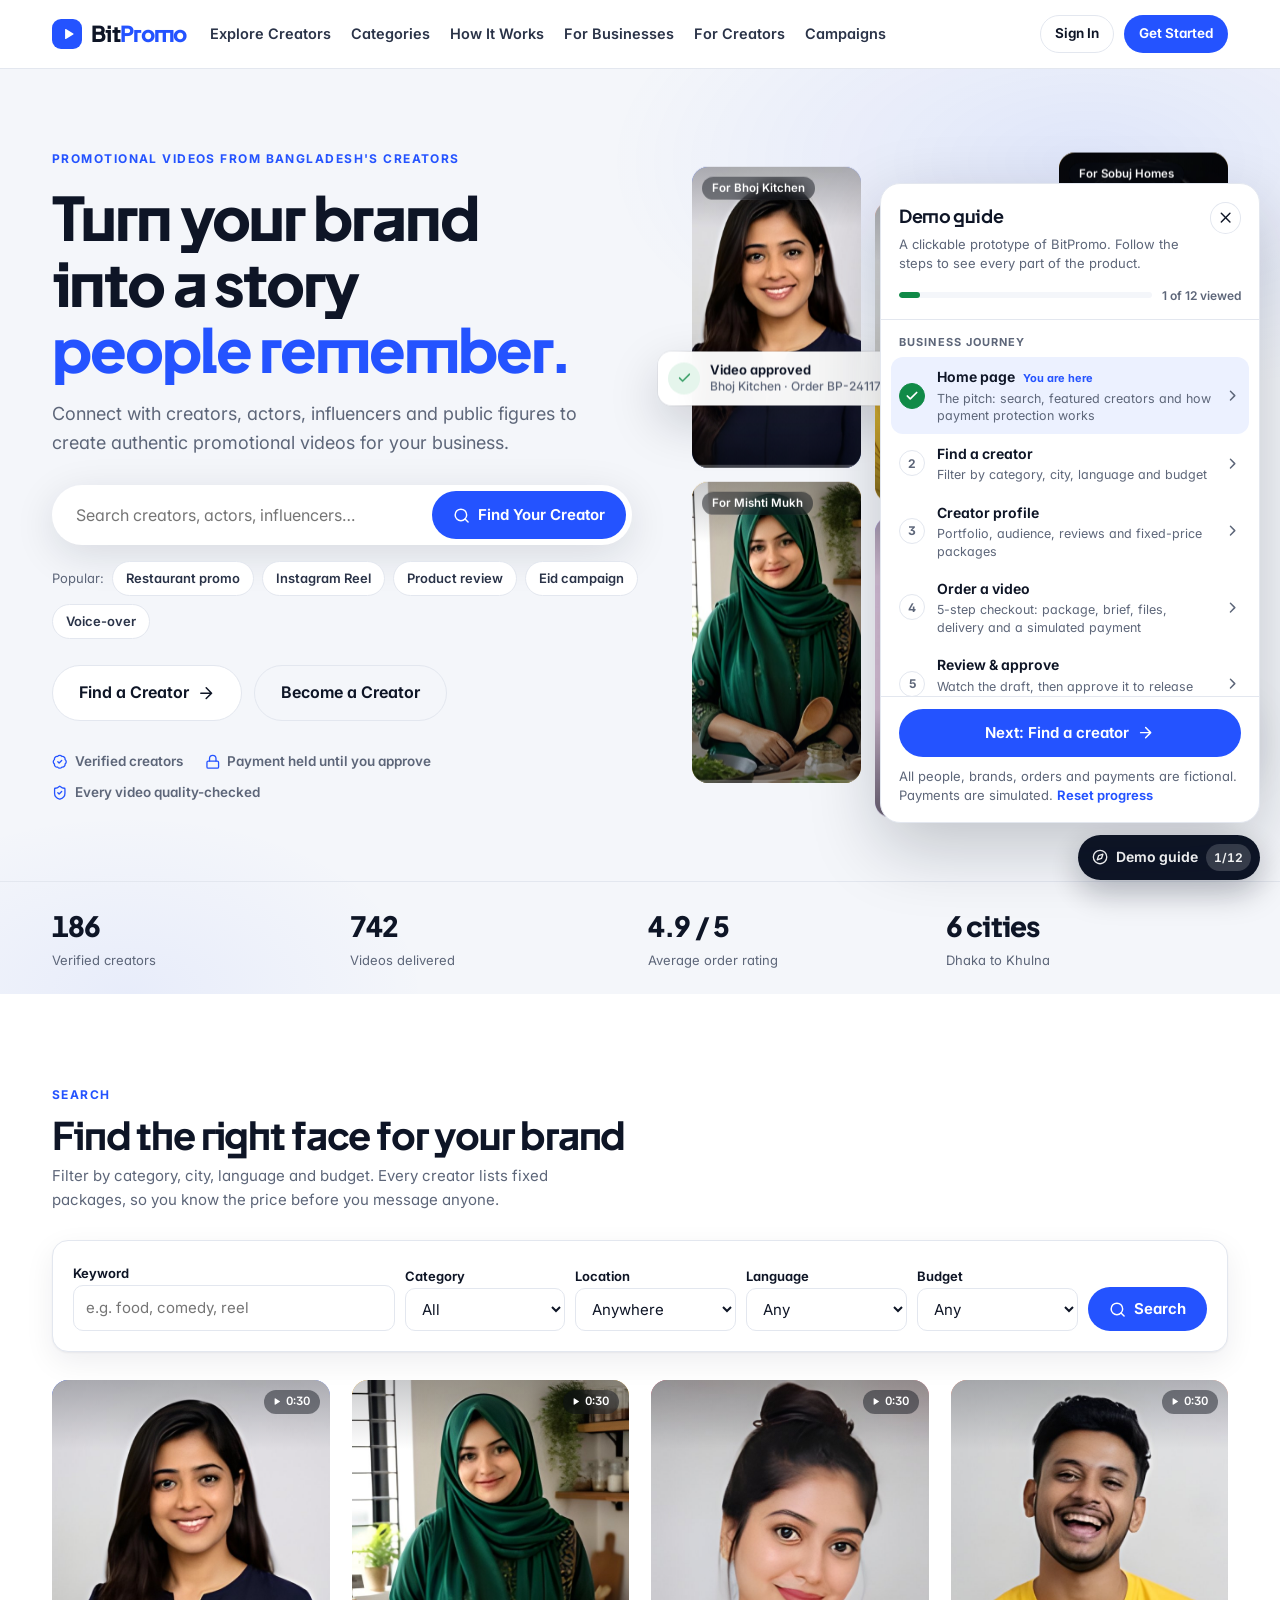
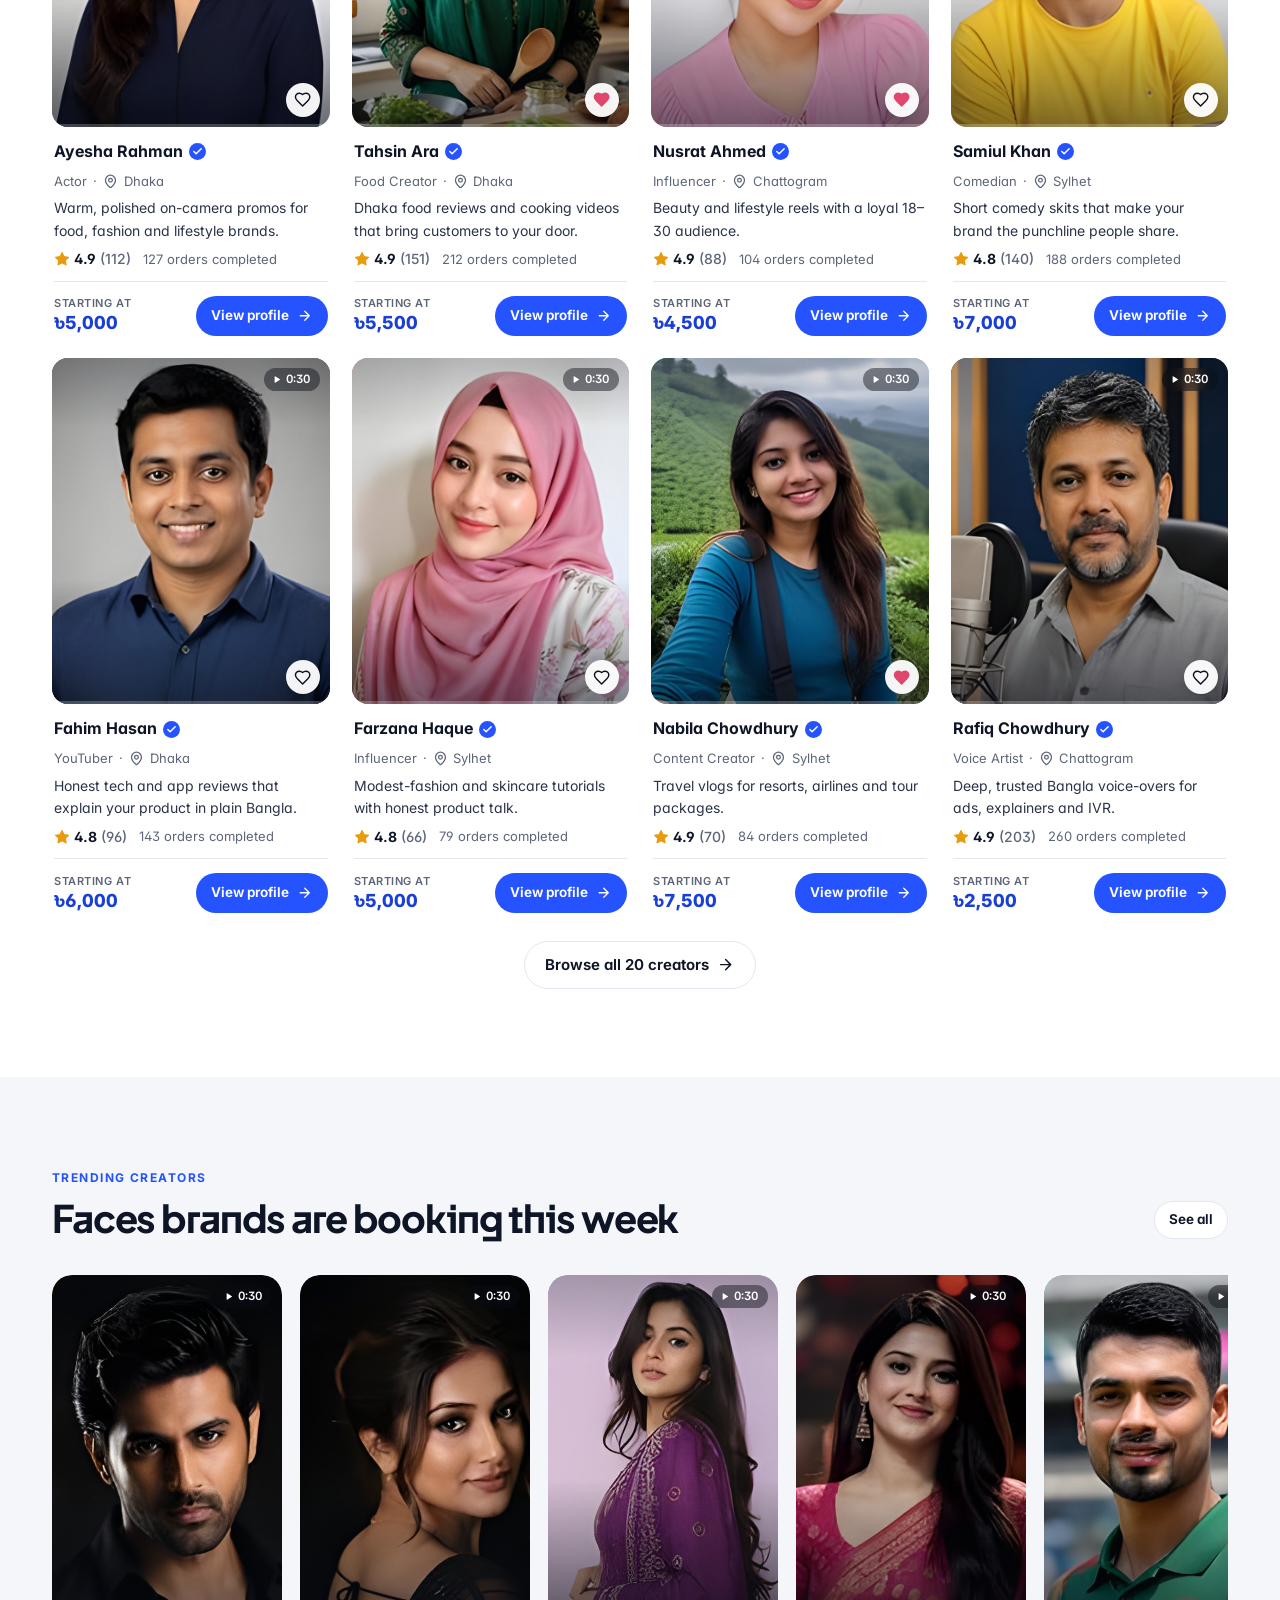
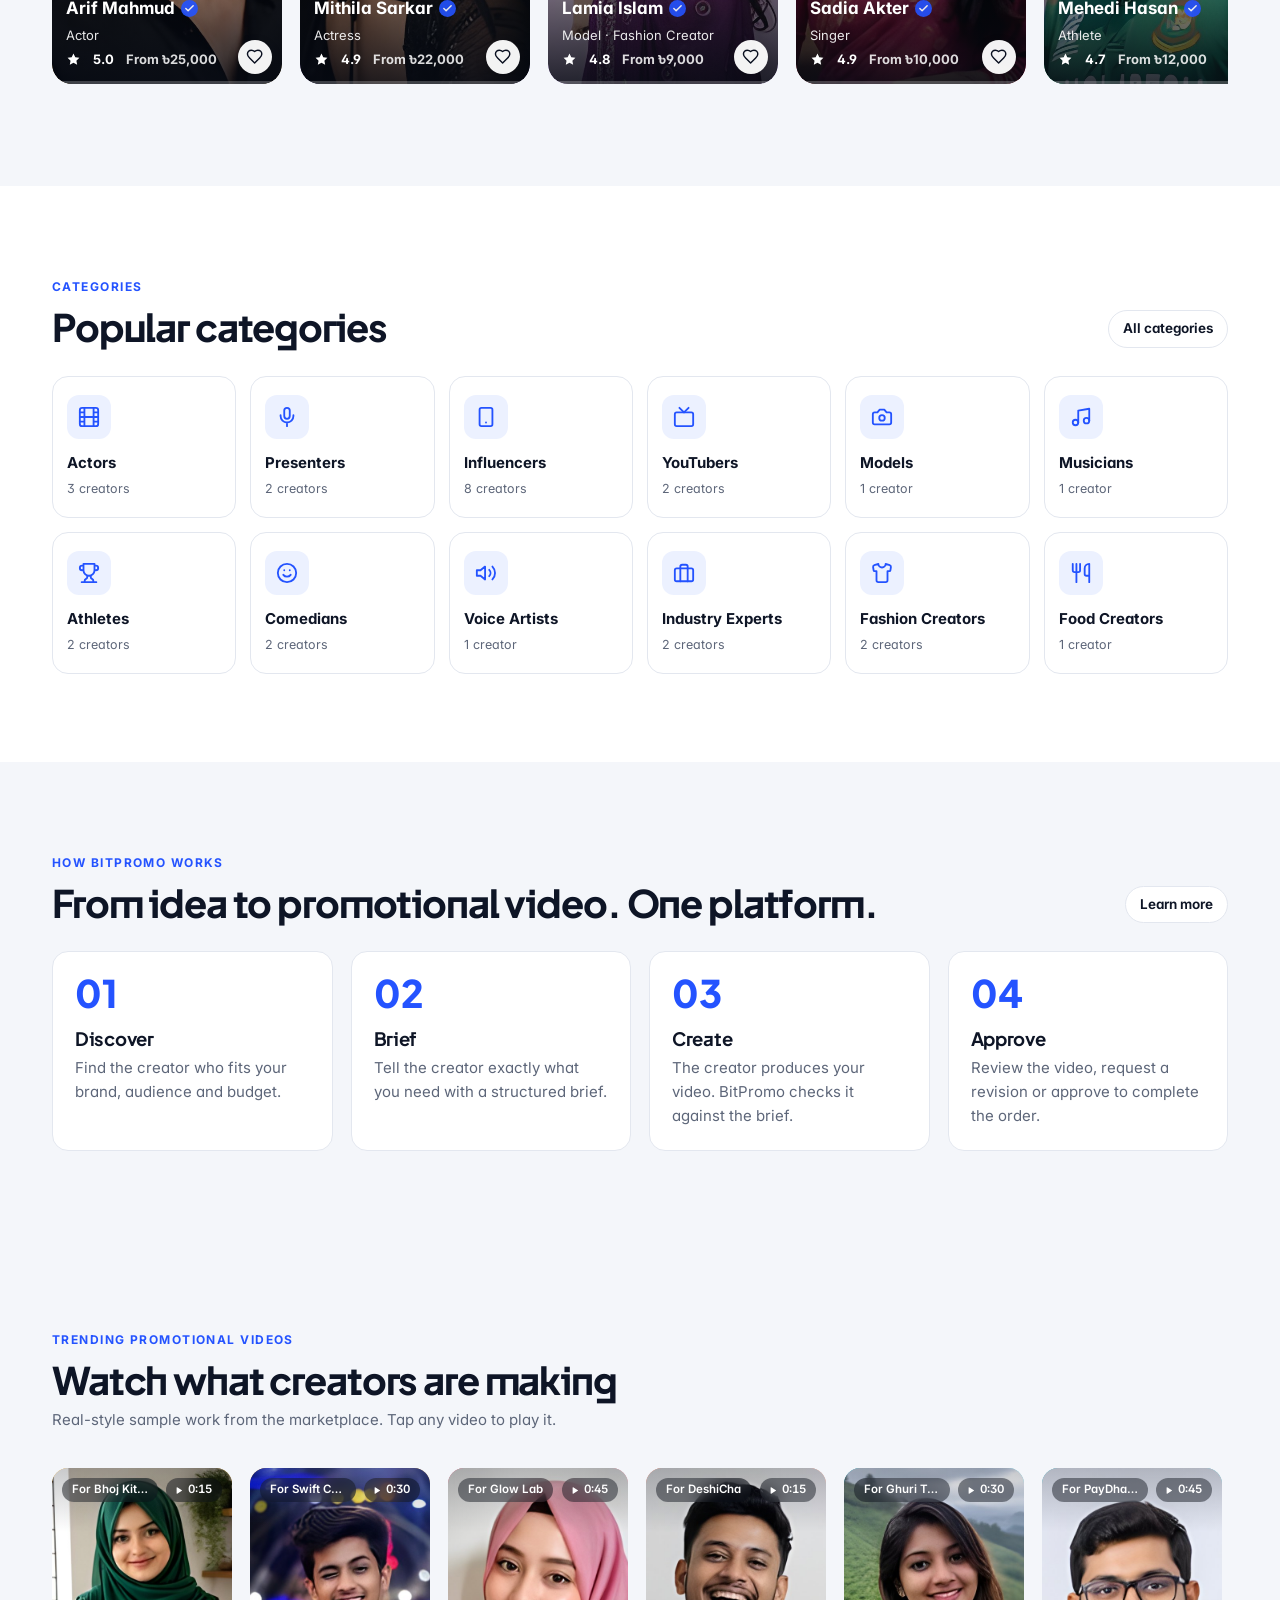
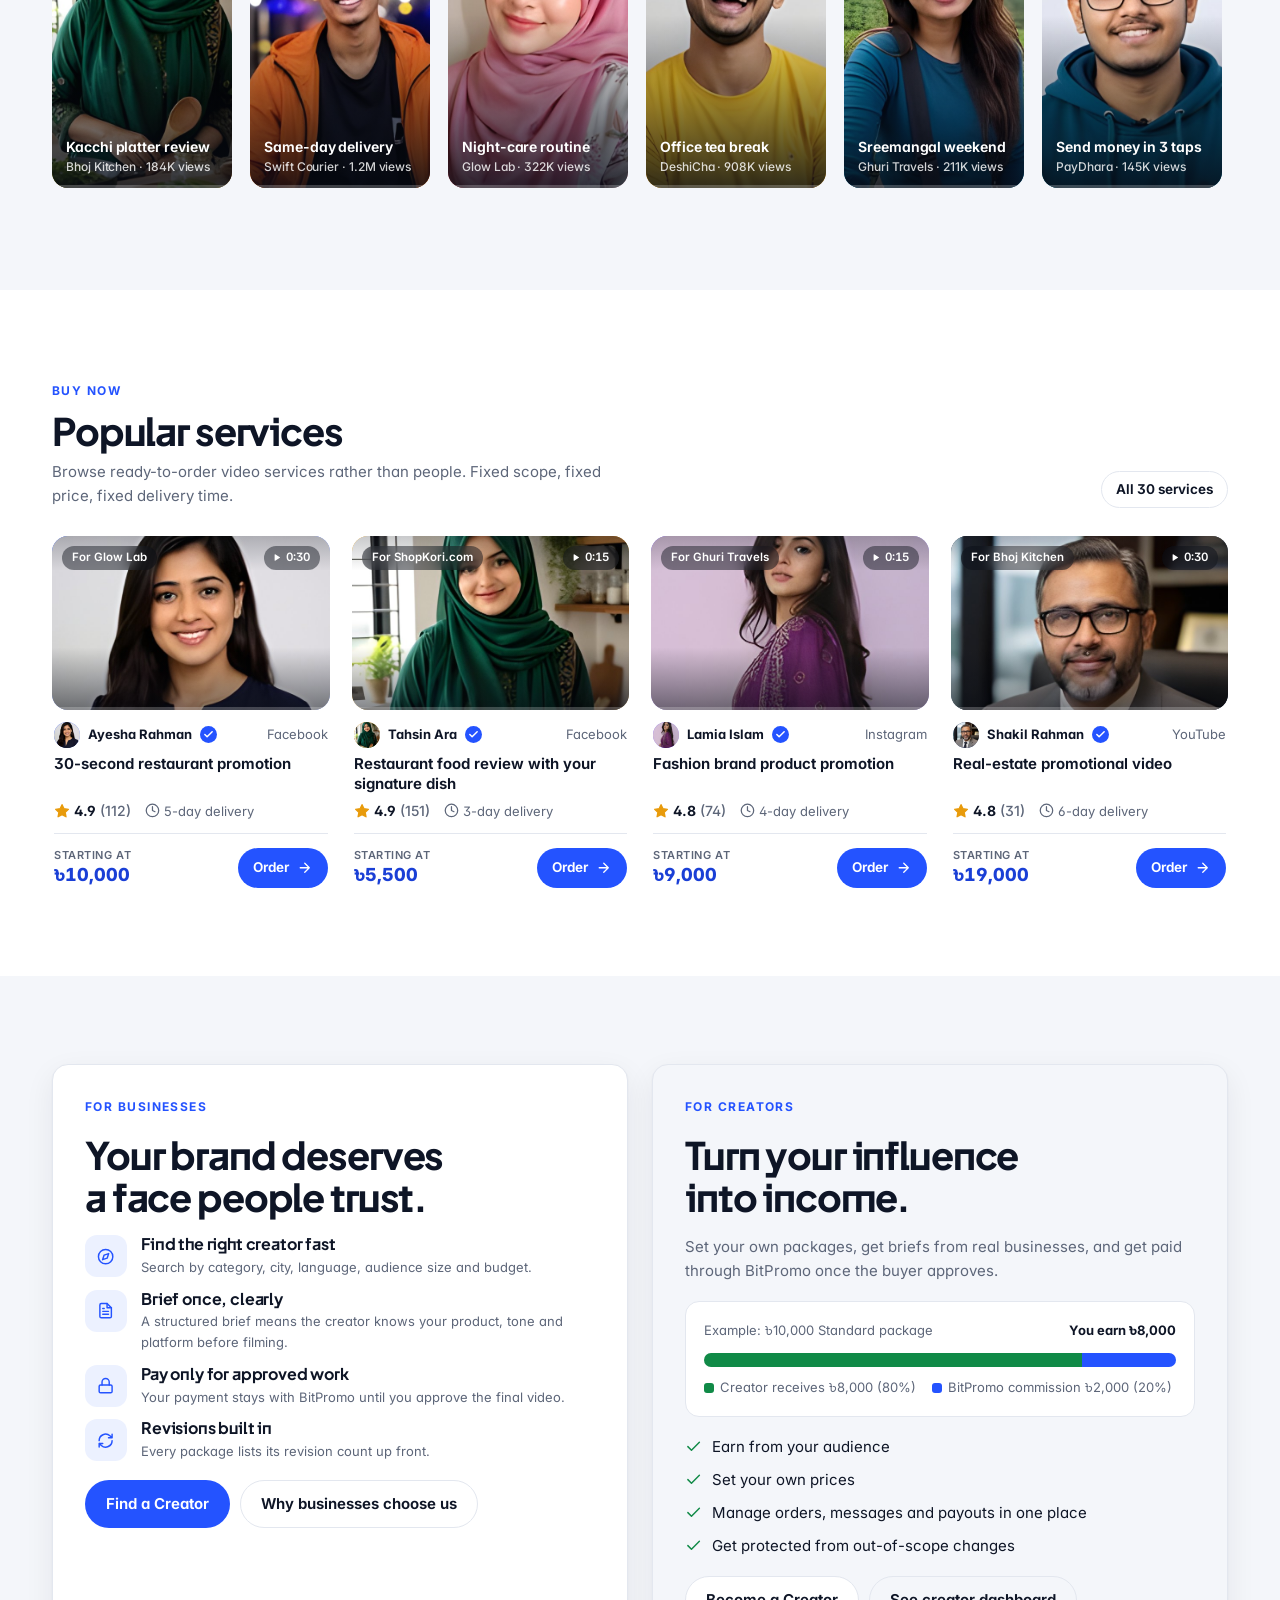
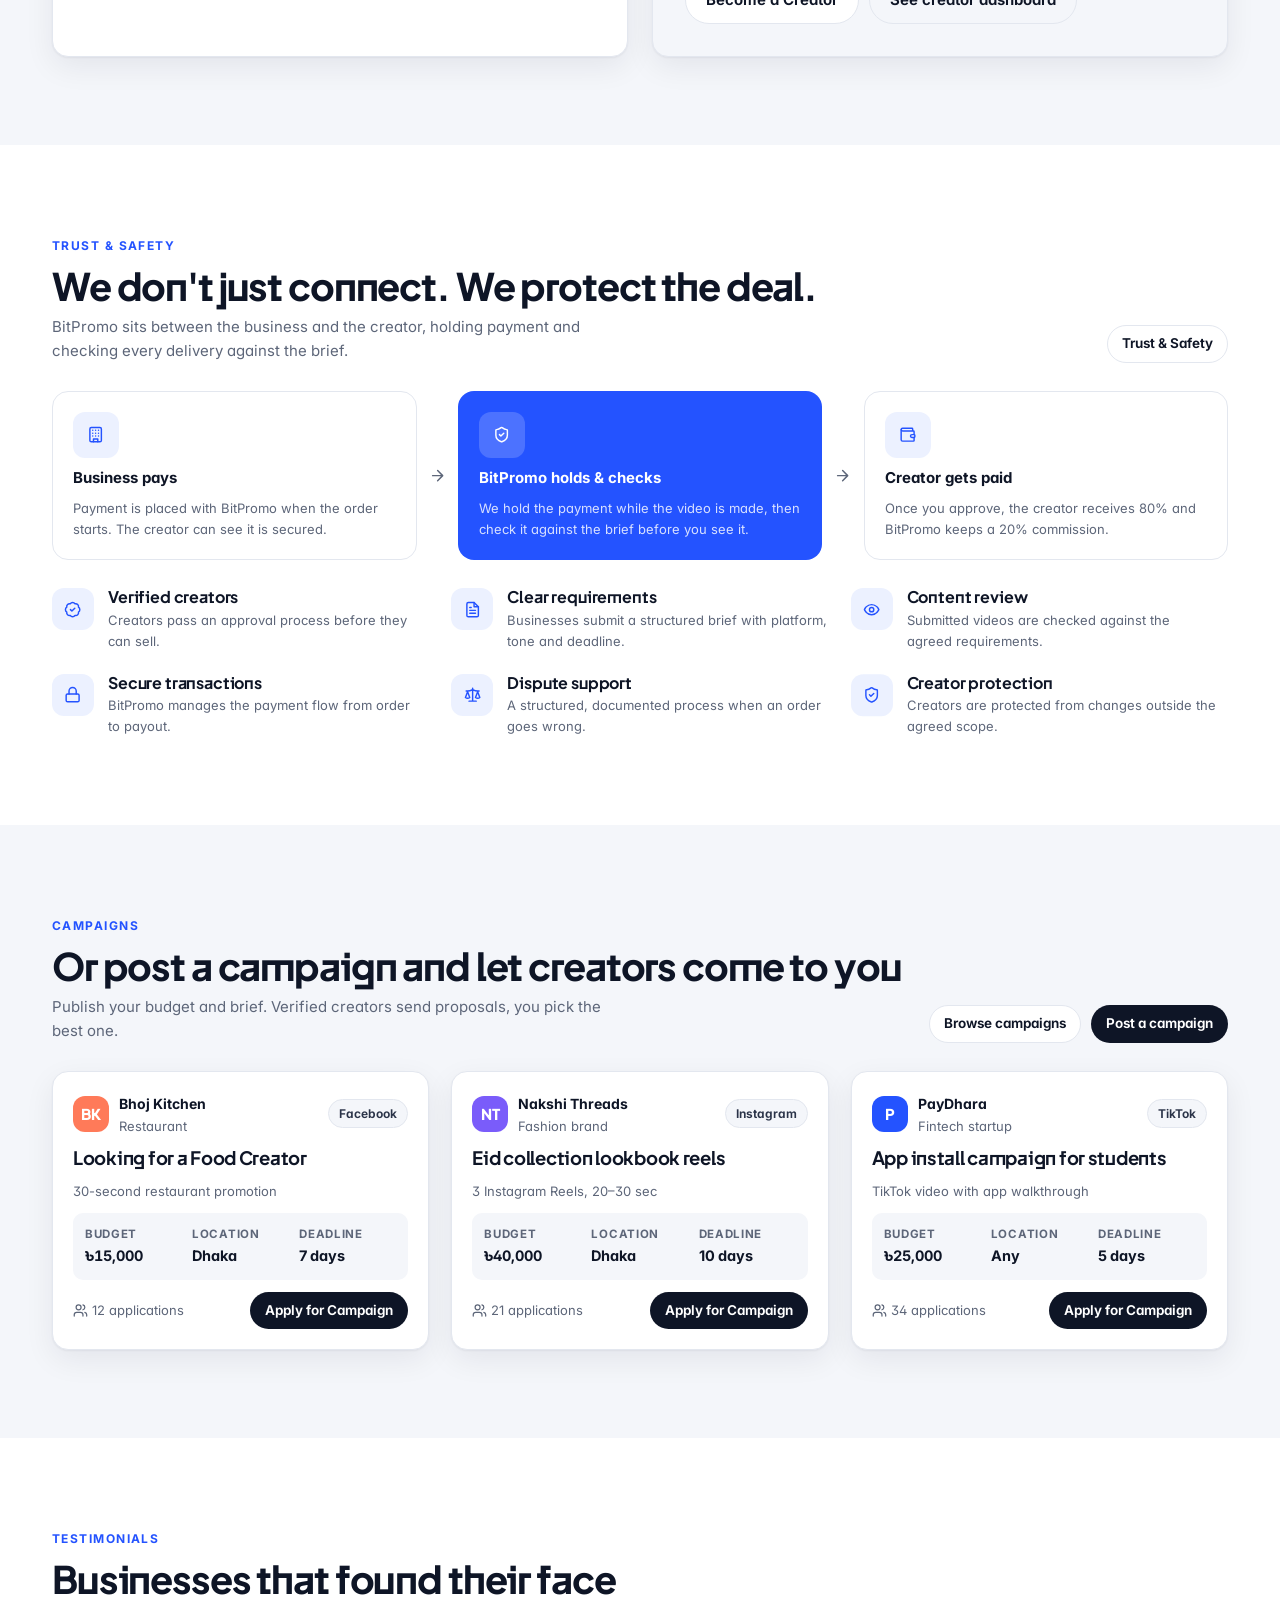
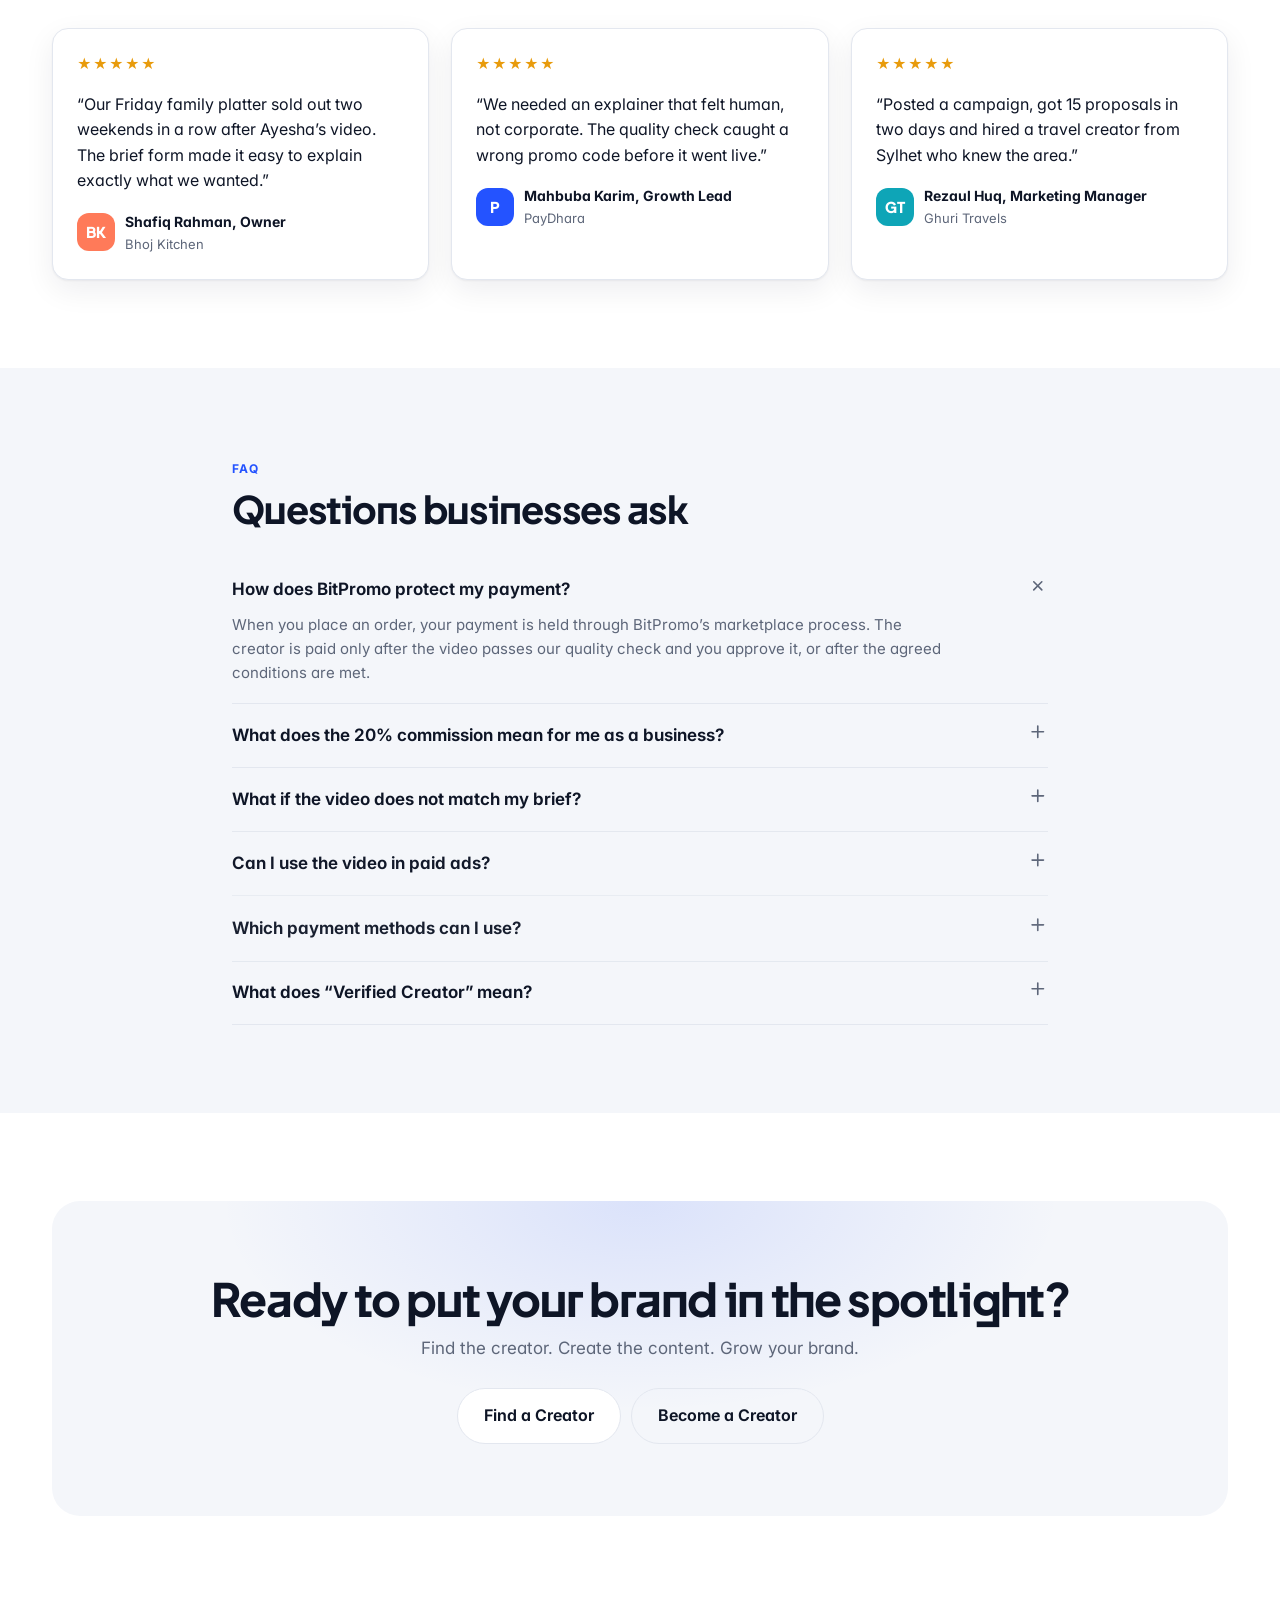
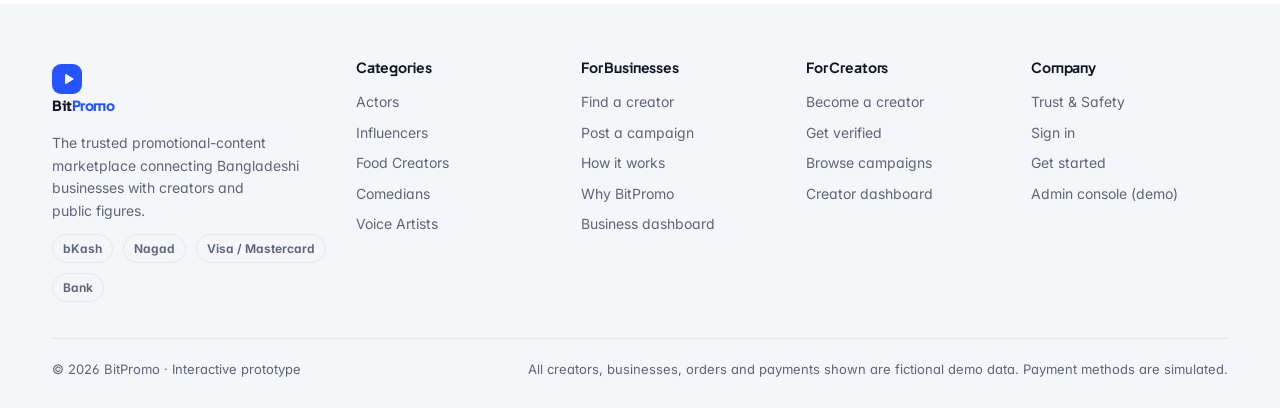
==== commit fbe96d6a: "Refactor code structure for improved readability and maintainability" ====
--- a/index.html
+++ b/index.html
@@ -6,7 +6,7 @@
 <title>BitPromo</title>
 <meta name="description" content="BitPromo: promotional video marketplace prototype">
 <link rel="preconnect" href="https://fonts.googleapis.com"><link rel="preconnect" href="https://fonts.gstatic.com" crossorigin>
-<link rel="stylesheet" href="https://fonts.googleapis.com/css2?family=Bricolage+Grotesque:opsz,wght@12..96,600;12..96,700;12..96,800&family=Figtree:wght@400;500;600;700;800&family=Hind+Siliguri:wght@500;600&display=swap">
+<link rel="stylesheet" href="https://fonts.googleapis.com/css2?family=Inter:wght@400..700&family=Plus+Jakarta+Sans:wght@500..800&family=Hind+Siliguri:wght@500;600&display=swap">
 <style>body{margin:0}[hidden]{display:none!important}</style>
 <style>
 /* Layout: marketplace shell. Light neutral surfaces, one electric-blue accent, gold for ratings. */
@@ -17,8 +17,8 @@
   --night:#F4F6FA;--night-2:#FFFFFF;--night-line:#E3E7EF;--on-night:#0E1526;--on-night-2:#5D6679;
   --shadow:0 1px 2px rgba(14,21,38,.05),0 10px 30px rgba(14,21,38,.07);
   --shadow-lg:0 20px 60px rgba(10,16,32,.22);
-  --f-display:"Bricolage Grotesque","Hind Siliguri",system-ui,sans-serif;
-  --f-body:"Figtree","Hind Siliguri",system-ui,-apple-system,"Segoe UI",Roboto,sans-serif;
+  --f-display:"Plus Jakarta Sans","Hind Siliguri",system-ui,-apple-system,"Segoe UI",sans-serif;
+  --f-body:"Inter","Hind Siliguri",system-ui,-apple-system,"Segoe UI",Roboto,sans-serif;
   --r:16px;--r-sm:10px;--wrap:1240px;
 }
 /* Light mode is the default. Dark mode only applies if data-theme="dark" is set on <html>. */
@@ -31,12 +31,13 @@
 
 *{box-sizing:border-box}
 html{scroll-behavior:smooth}
-body{background:var(--bg);color:var(--ink);font-family:var(--f-body);font-size:15px;line-height:1.55;-webkit-font-smoothing:antialiased}
-h1,h2,h3,h4{font-family:var(--f-display);line-height:1.12;margin:0;text-wrap:balance;letter-spacing:-.02em}
-h1{font-size:clamp(34px,5.2vw,60px);font-weight:700}
-h2{font-size:clamp(26px,3.2vw,38px);font-weight:700}
-h3{font-size:19px;font-weight:650}
-h4{font-size:16px;font-weight:650}
+body{background:var(--bg);color:var(--ink);font-family:var(--f-body);font-size:15px;line-height:1.6;-webkit-font-smoothing:antialiased;-moz-osx-font-smoothing:grayscale;font-feature-settings:"cv11","ss01";text-rendering:optimizeLegibility}
+h1,h2,h3,h4{font-family:var(--f-display);line-height:1.1;margin:0;text-wrap:balance;letter-spacing:-.025em}
+h1{font-size:clamp(34px,5vw,60px);font-weight:800;letter-spacing:-.035em}
+h2{font-size:clamp(26px,3vw,38px);font-weight:750;letter-spacing:-.03em}
+h3{font-size:18.5px;font-weight:700;letter-spacing:-.015em}
+h4{font-size:16px;font-weight:700;letter-spacing:-.01em}
+p{text-wrap:pretty}
 p{margin:0}
 a{color:var(--accent);text-decoration:none}
 button,input,select,textarea{font:inherit;color:inherit}
@@ -76,7 +77,8 @@
 .iconbtn:hover{border-color:var(--ink)}
 
 /* top bar */
-.top{position:sticky;top:env(safe-area-inset-top,0px);z-index:40;background:color-mix(in srgb,var(--bg) 92%,transparent);backdrop-filter:blur(10px);border-bottom:1px solid var(--line)}
+.top{position:sticky;top:env(safe-area-inset-top,0px);z-index:40;background:color-mix(in srgb,var(--bg) 88%,transparent);-webkit-backdrop-filter:saturate(1.6) blur(14px);backdrop-filter:saturate(1.6) blur(14px);border-bottom:1px solid var(--line);transition:box-shadow .25s}
+.top.scrolled{box-shadow:0 6px 24px rgba(14,21,38,.07)}
 .top-in{display:flex;align-items:center;gap:14px;height:68px}
 .logo{display:inline-flex;align-items:center;gap:9px;font-family:var(--f-display);font-weight:800;font-size:22px;color:var(--ink);letter-spacing:-.03em;cursor:pointer;background:none;border:0;padding:0}
 .logo b{color:var(--accent);font-weight:800}
@@ -102,7 +104,7 @@
 .av-sq{border-radius:var(--r)}
 .vbadge{display:inline-grid;place-items:center;width:17px;height:17px;border-radius:50%;background:var(--accent);color:#fff;flex:none}
 .vbadge svg{width:11px;height:11px;stroke-width:3.2}
-.vt{position:relative;overflow:hidden;border-radius:var(--r);cursor:pointer;isolation:isolate;background:linear-gradient(160deg,var(--a),var(--b));aspect-ratio:4/5;max-width:100%;display:block;width:100%;border:0;padding:0;text-align:left;color:#fff}
+.vt{position:relative;overflow:hidden;border-radius:var(--r);cursor:pointer;isolation:isolate;background:linear-gradient(160deg,var(--a),var(--b));aspect-ratio:4/5;max-width:100%;display:block;width:100%;border:0;padding:0;text-align:left;color:#fff;transition:transform .35s cubic-bezier(.2,.7,.2,1),box-shadow .35s}
 .vt.v{aspect-ratio:9/16}
 .vt.h{aspect-ratio:16/10}
 .vt-scene{position:absolute;inset:0}
@@ -110,21 +112,25 @@
 .vt-scene svg{position:absolute;left:50%;bottom:-2%;width:96%;transform:translateX(-50%);transition:transform 5s ease-out;z-index:1}
 .vt.h .vt-scene svg{width:62%}
 .vt:hover .vt-scene svg{transform:translateX(-50%) scale(1.08)}
-.vt-prop{position:absolute;z-index:2;left:8%;top:12%;background:rgba(255,255,255,.92);color:#0A1020;border-radius:8px;padding:4px 9px;font-weight:700;font-size:11px;letter-spacing:.02em;box-shadow:0 6px 16px rgba(0,0,0,.18);transform:rotate(-4deg)}
-.vt::after{content:"";position:absolute;inset:0;background:linear-gradient(180deg,transparent 50%,rgba(6,10,19,.75));z-index:2}
-.vt-play{position:absolute;z-index:3;left:50%;top:46%;transform:translate(-50%,-50%) scale(.92);width:52px;height:52px;border-radius:50%;background:rgba(255,255,255,.95);color:#0A1020;display:grid;place-items:center;opacity:.92;transition:transform .2s,opacity .2s;box-shadow:0 8px 24px rgba(0,0,0,.25)}
+/* frosted labels: brand the sample was made for (left) and length (right) */
+.vt-prop,.vt-dur{position:absolute;z-index:4;top:10px;background:rgba(10,14,24,.45);-webkit-backdrop-filter:blur(8px);backdrop-filter:blur(8px);color:#fff;border-radius:999px;font-size:11.5px;font-weight:600;line-height:1;padding:6px 10px;white-space:nowrap}
+.vt-prop{left:10px;max-width:calc(100% - 84px);overflow:hidden;text-overflow:ellipsis}
+.vt-dur{right:10px;display:inline-flex;align-items:center;gap:5px;font-variant-numeric:tabular-nums;padding-left:8px}
+.vt-dur svg{width:9px;height:9px;fill:currentColor;stroke:none}
+.vt::after{content:"";position:absolute;inset:0;background:linear-gradient(180deg,rgba(6,10,19,.22),transparent 20%,transparent 64%,rgba(6,10,19,.5));z-index:2;pointer-events:none}
+.vt.has-cap::after{background:linear-gradient(180deg,rgba(6,10,19,.22),transparent 20%,transparent 46%,rgba(6,10,19,.82))}
+.vt-play{position:absolute;z-index:3;left:50%;top:50%;transform:translate(-50%,-50%) scale(.8);width:56px;height:56px;border-radius:50%;background:rgba(255,255,255,.96);color:#0A1020;display:grid;place-items:center;opacity:0;transition:transform .25s,opacity .25s;box-shadow:0 10px 30px rgba(0,0,0,.28)}
 .vt-play svg{width:20px;height:20px;margin-left:3px;fill:currentColor}
-.vt:hover .vt-play{transform:translate(-50%,-50%) scale(1);opacity:1}
-.vt-dur{position:absolute;z-index:3;right:10px;top:10px;background:rgba(6,10,19,.6);color:#fff;font-size:11.5px;font-weight:700;padding:3px 8px;border-radius:999px;font-variant-numeric:tabular-nums}
-.vt-cap{position:absolute;z-index:3;left:12px;right:12px;bottom:12px;font-weight:650;font-size:13.5px;line-height:1.3;text-shadow:0 1px 6px rgba(0,0,0,.4)}
-.vt-cap small{display:block;font-weight:500;opacity:.85;font-size:12px;margin-top:2px}
-.vt-bar{position:absolute;z-index:4;left:0;right:0;bottom:0;height:3px;background:rgba(255,255,255,.25)}
+.vt:hover .vt-play,.vt:focus-visible .vt-play{opacity:1;transform:translate(-50%,-50%) scale(1)}
+.vt-cap{position:absolute;z-index:3;left:14px;right:14px;bottom:14px;font-weight:650;font-size:14px;line-height:1.3;letter-spacing:-.005em}
+.vt-cap small{display:block;font-weight:500;opacity:.82;font-size:12px;margin-top:3px}
+.vt-bar{position:absolute;z-index:4;left:0;right:0;bottom:0;height:3px;background:rgba(255,255,255,.22)}
 .vt-bar i{display:block;height:100%;width:0;background:#fff}
 .vt:hover .vt-bar i,.vt.playing .vt-bar i{animation:prog 7s linear infinite}
-.vt-prev{position:absolute;z-index:3;left:10px;top:10px;background:var(--accent);color:#fff;font-size:10.5px;font-weight:800;letter-spacing:.08em;padding:3px 8px;border-radius:999px;opacity:0;transition:opacity .2s}
-.vt:hover .vt-prev{opacity:1}
 @keyframes prog{from{width:0}to{width:100%}}
-.fav{position:absolute;z-index:5;right:10px;bottom:10px;width:34px;height:34px;border-radius:50%;background:rgba(255,255,255,.95);display:grid;place-items:center;border:0;cursor:pointer;color:#0A1020}
+.ccard:hover .vt{transform:translateY(-4px);box-shadow:0 18px 40px rgba(14,21,38,.16)}
+.fav{position:absolute;z-index:5;right:10px;bottom:10px;width:34px;height:34px;border-radius:50%;background:rgba(255,255,255,.95);display:grid;place-items:center;border:0;cursor:pointer;color:#0A1020;box-shadow:0 4px 12px rgba(0,0,0,.15);transition:transform .15s}
+.fav:hover{transform:scale(1.08)}
 .fav.on{color:#E0466E}
 .fav.on svg{fill:currentColor}
 
@@ -141,6 +147,8 @@
 .hero::before{content:"";position:absolute;inset:0;background:radial-gradient(800px 400px at 85% 10%,rgba(36,83,255,.1),transparent 60%),radial-gradient(500px 300px at 10% 100%,rgba(36,83,255,.06),transparent 60%)}
 .hero-in{position:relative;display:grid;grid-template-columns:1.05fr .95fr;gap:48px;align-items:center;padding-block:clamp(44px,6vw,80px)}
 .hero h1 span{color:var(--accent)}
+.hero h1 .w{color:inherit;display:inline-block;overflow:hidden;vertical-align:top;padding:0 .03em .14em;margin:0 -.03em -.14em}
+.hero h1 .wi{color:inherit;display:inline-block}
 .hero-sub{font-size:18px;color:var(--on-night-2);margin-top:18px;max-width:540px}
 .hero-search{margin-top:28px;display:flex;background:#fff;border-radius:999px;padding:6px;max-width:580px;box-shadow:0 10px 40px rgba(14,21,38,.12)}
 .hero-search input{flex:1;min-width:0;border:0;outline:0;padding:0 18px;font-size:16px;color:#0E1526;background:none}
@@ -152,16 +160,15 @@
 .collage .col{display:flex;flex-direction:column;gap:14px}
 .collage .col:nth-child(2){transform:translateY(34px)}
 .collage .col:nth-child(3){transform:translateY(-14px)}
-.float-card{position:absolute;z-index:6;background:#fff;color:#0E1526;border-radius:14px;padding:10px 14px;box-shadow:var(--shadow-lg);display:flex;gap:10px;align-items:center;font-size:13px;font-weight:600;animation:bob 5s ease-in-out infinite}
+.float-card{position:absolute;z-index:6;background:rgba(255,255,255,.96);-webkit-backdrop-filter:blur(10px);backdrop-filter:blur(10px);color:#0E1526;border-radius:14px;padding:10px 16px 10px 10px;box-shadow:0 18px 50px rgba(10,16,32,.18),0 0 0 1px rgba(14,21,38,.05);display:flex;gap:10px;align-items:center;font-size:13px;font-weight:650;line-height:1.35}
 .float-card small{display:block;color:#5D6679;font-weight:500;font-size:12px}
 .float-card .fi{width:32px;height:32px;border-radius:50%;display:grid;place-items:center;flex:none}
-@keyframes bob{50%{transform:translateY(-6px)}}
-.trustrow{display:flex;gap:22px;flex-wrap:wrap;margin-top:30px;color:var(--on-night-2);font-size:13.5px;font-weight:600}
+.trustrow{display:flex;gap:10px 22px;flex-wrap:wrap;margin-top:30px;color:var(--on-night-2);font-size:13.5px;font-weight:600}
 .trustrow span{display:inline-flex;gap:7px;align-items:center}
 .trustrow .i{color:var(--accent)}
 .statband{border-top:1px solid var(--night-line);position:relative}
 .statband .wrap{display:grid;grid-template-columns:repeat(4,1fr);gap:16px;padding-block:22px}
-.statband b{font-family:var(--f-display);font-size:26px;display:block;color:var(--ink)}
+.statband b{font-family:var(--f-display);font-size:28px;font-weight:800;letter-spacing:-.03em;display:block;color:var(--ink);font-variant-numeric:tabular-nums}
 .statband span{color:var(--on-night-2);font-size:13px}
 
 /* cards */
@@ -198,13 +205,15 @@
 .p-warn{background:var(--warn-soft);color:var(--warn)}
 .p-bad{background:var(--bad-soft);color:var(--bad)}
 .p-mute{background:var(--bg-2);color:var(--muted)}
-.hscroll{display:grid;grid-auto-flow:column;grid-auto-columns:minmax(220px,1fr);gap:18px;overflow-x:auto;scroll-snap-type:x mandatory;padding-bottom:10px;scrollbar-width:thin}
+.hscroll{display:grid;grid-auto-flow:column;grid-auto-columns:minmax(220px,1fr);gap:18px;overflow-x:auto;scroll-snap-type:x mandatory;padding:8px 2px 14px;scrollbar-width:thin}
 .hscroll>*{scroll-snap-align:start}
 
 /* trending */
-.tcard{position:relative;border-radius:20px;overflow:hidden;cursor:pointer}
+.tcard{position:relative;border-radius:20px;overflow:hidden;cursor:pointer;transition:transform .35s cubic-bezier(.2,.7,.2,1),box-shadow .35s}
+.tcard:hover{transform:translateY(-4px);box-shadow:0 18px 40px rgba(14,21,38,.16)}
 .tcard .vt{border-radius:20px}
-.tcard-info{position:absolute;z-index:6;left:14px;right:14px;bottom:14px;color:#fff;display:flex;flex-direction:column;gap:3px;pointer-events:none}
+.tcard .vt::after{background:linear-gradient(180deg,rgba(6,10,19,.22),transparent 20%,transparent 50%,rgba(6,10,19,.85))}
+.tcard-info{position:absolute;z-index:6;left:14px;right:56px;bottom:14px;color:#fff;display:flex;flex-direction:column;gap:3px;pointer-events:none}
 .tcard-info b{font-size:17px;display:flex;gap:6px;align-items:center}
 .tcard-info span{font-size:13px;opacity:.9}
 .tcard-info .row{gap:12px;font-size:13px;font-weight:700}
@@ -231,6 +240,12 @@
 .flow-node.mid .fi{background:rgba(255,255,255,.18);color:#fff}
 .flow-node.mid .muted{color:rgba(255,255,255,.82)}
 .flow-arrow{display:grid;place-items:center;color:var(--muted)}
+.flow{position:relative}
+.flow-node{transition:border-color .3s,box-shadow .3s}
+.flow-node.lit{border-color:var(--accent);box-shadow:0 0 0 4px var(--accent-soft)}
+.flow-node.mid.lit{box-shadow:0 0 0 6px color-mix(in srgb,var(--accent) 22%,transparent)}
+.flow-node.paid{border-color:var(--good);box-shadow:0 0 0 4px var(--good-soft)}
+.flow-coin{position:absolute;left:0;top:0;z-index:3;width:30px;height:30px;border-radius:50%;background:linear-gradient(145deg,#F7C14B,var(--gold));color:#fff;display:grid;place-items:center;font:800 15px/1 var(--f-display);box-shadow:0 6px 16px rgba(232,155,12,.45),inset 0 -2px 0 rgba(0,0,0,.12);pointer-events:none;opacity:0}
 
 /* feature list */
 .feat{display:flex;gap:14px;align-items:flex-start}
@@ -508,7 +523,7 @@
   .cats{grid-template-columns:repeat(4,minmax(0,1fr))}
   .g4{grid-template-columns:repeat(3,minmax(0,1fr))}
   .prof,.co{grid-template-columns:minmax(0,1fr) 340px}
-  .foot-grid{grid-template-columns:1fr 1fr 1fr}
+  #foot .foot-grid{grid-template-columns:1fr 1fr 1fr}
 }
 @media (max-width:900px){
   .hero-in{grid-template-columns:1fr}
@@ -554,7 +569,7 @@
   .port{grid-template-columns:repeat(2,minmax(0,1fr))}
   .prof-head{flex-direction:column}
   .paym{grid-template-columns:repeat(2,1fr)}
-  .foot-grid{grid-template-columns:1fr 1fr}
+  #foot .foot-grid{grid-template-columns:1fr 1fr}
   .collage .col:nth-child(3){display:none}
   .collage{grid-template-columns:repeat(2,1fr)}
   .float-card{display:none}
@@ -581,11 +596,74 @@
 .vt:hover .vt-scene img.ph{transform:scale(1.06)}
 .player-stage .vt.playing .vt-scene img.ph{animation:kbp 12s ease-in-out infinite alternate}
 @keyframes kbp{to{transform:scale(1.12) translateY(-2%)}}
+
+/* demo guide (prototype review aid, see guide.js) */
+.guide{position:fixed;right:20px;bottom:calc(20px + env(safe-area-inset-bottom,0px));z-index:55;display:flex;flex-direction:column;align-items:flex-end;gap:12px;pointer-events:none}
+.guide>*{pointer-events:auto}
+.guide-btn{display:inline-flex;align-items:center;gap:8px;border:0;border-radius:999px;background:var(--ink);color:var(--bg);padding:9px 9px 9px 14px;font-weight:650;font-size:14px;cursor:pointer;box-shadow:0 12px 32px rgba(14,21,38,.28);transition:transform .15s}
+.guide-btn:hover{transform:translateY(-2px)}
+.guide-n{background:color-mix(in srgb,var(--bg) 18%,transparent);border-radius:999px;padding:4px 8px;font-size:12px;font-variant-numeric:tabular-nums}
+.guide-btn.pulse{animation:gpulse 1.8s 4}
+@keyframes gpulse{from{box-shadow:0 0 0 0 rgba(36,83,255,.55),0 12px 32px rgba(14,21,38,.28)}to{box-shadow:0 0 0 16px rgba(36,83,255,0),0 12px 32px rgba(14,21,38,.28)}}
+.guide-panel{width:min(380px,calc(100vw - 24px));max-height:min(640px,calc(100dvh - 110px));display:flex;flex-direction:column;background:var(--surface);border:1px solid var(--line);border-radius:20px;box-shadow:0 24px 70px rgba(10,16,32,.22);overflow:hidden}
+.guide-head{display:flex;gap:12px;align-items:flex-start;justify-content:space-between;padding:18px 18px 12px}
+.guide-head b{font-family:var(--f-display);font-size:18px;letter-spacing:-.02em}
+.guide-head p{font-size:13px;color:var(--muted);margin-top:4px;line-height:1.5}
+.guide-head .iconbtn{width:32px;height:32px}
+.guide-prog{display:flex;align-items:center;gap:10px;padding:0 18px 14px;font-size:12px;color:var(--muted);font-weight:600;white-space:nowrap}
+.guide-bar{flex:1;height:6px;border-radius:999px;background:var(--bg-2);overflow:hidden}
+.guide-bar i{display:block;height:100%;background:var(--good);border-radius:999px;transition:width .4s}
+.guide-list{overflow:auto;padding:2px 10px 10px;border-top:1px solid var(--line)}
+.guide-grp{padding-top:12px}
+.guide-grp>small{display:block;padding:0 8px 6px;font-size:11px;font-weight:700;letter-spacing:.1em;text-transform:uppercase;color:var(--muted)}
+.guide-step{display:flex;gap:12px;align-items:center;width:100%;text-align:left;background:none;border:0;border-radius:12px;padding:9px 8px;cursor:pointer;color:var(--ink)}
+.guide-step:hover{background:var(--bg-2)}
+.guide-step.here{background:var(--accent-soft)}
+.guide-step .grow b{display:block;font-size:14px;font-weight:650}
+.guide-step .grow b em{font-style:normal;font-size:11px;font-weight:700;color:var(--accent);margin-left:8px}
+.guide-step .grow>span{display:block;font-size:12.5px;color:var(--muted);line-height:1.4;margin-top:1px}
+.guide-step>.i{color:var(--muted)}
+.guide-dot{width:26px;height:26px;border-radius:50%;flex:none;display:grid;place-items:center;font-size:12px;font-weight:700;border:1.5px solid var(--line);color:var(--muted);background:var(--surface)}
+.guide-step.done .guide-dot{background:var(--good);border-color:var(--good);color:#fff}
+.guide-dot .i{width:14px;height:14px;stroke-width:3}
+.guide-foot{padding:12px 18px 16px;border-top:1px solid var(--line);display:flex;flex-direction:column;gap:10px}
+.guide-foot p{line-height:1.5}
+@media (max-width:760px){.guide{right:12px;bottom:calc(76px + env(safe-area-inset-bottom,0px))}.guide-panel{max-height:calc(100dvh - 210px)}}
+@media (max-width:520px){.guide-btn .gl{display:none}.guide-btn{padding:9px 9px 9px 12px}}
+/* hero collage tiles are narrow: show only the brand label */
+.collage .vt-dur{display:none}
+.collage .vt-prop{max-width:calc(100% - 20px)}
 </style>
 </head>
 <body>
-<header class="top" id="top"></header><main id="view"></main><footer class="foot" id="foot"></footer><nav class="bnav" id="bnav" aria-label="Mobile"></nav><div id="modal-root"></div><div class="toasts" id="toasts" aria-live="polite"></div>
+<header class="top" id="top"></header><main id="view"></main><footer class="foot" id="foot"></footer><nav class="bnav" id="bnav" aria-label="Mobile"></nav><div class="guide" id="guide"></div><div id="modal-root"></div><div class="toasts" id="toasts" aria-live="polite"></div>
 <script src="photos/photos.js"></script>
+<script>
+/*!
+ * GSAP 3.13.0
+ * https://gsap.com
+ * 
+ * @license Copyright 2025, GreenSock. All rights reserved.
+ * Subject to the terms at https://gsap.com/standard-license.
+ * @author: Jack Doyle, jack@greensock.com
+ */
+
+!function(t,e){"object"==typeof exports&&"undefined"!=typeof module?e(exports):"function"==typeof define&&define.amd?define(["exports"],e):e((t=t||self).window=t.window||{})}(this,function(e){"use strict";function _inheritsLoose(t,e){t.prototype=Object.create(e.prototype),(t.prototype.constructor=t).__proto__=e}function _assertThisInitialized(t){if(void 0===t)throw new ReferenceError("this hasn't been initialised - super() hasn't been called");return t}function r(t){return"string"==typeof t}function s(t){return"function"==typeof t}function t(t){return"number"==typeof t}function u(t){return void 0===t}function v(t){return"object"==typeof t}function w(t){return!1!==t}function x(){return"undefined"!=typeof window}function y(t){return s(t)||r(t)}function P(t){return(i=yt(t,ot))&&ze}function Q(t,e){return console.warn("Invalid property",t,"set to",e,"Missing plugin? gsap.registerPlugin()")}function R(t,e){return!e&&console.warn(t)}function S(t,e){return t&&(ot[t]=e)&&i&&(i[t]=e)||ot}function T(){return 0}function ea(t){var e,r,i=t[0];if(v(i)||s(i)||(t=[t]),!(e=(i._gsap||{}).harness)){for(r=gt.length;r--&&!gt[r].targetTest(i););e=gt[r]}for(r=t.length;r--;)t[r]&&(t[r]._gsap||(t[r]._gsap=new Zt(t[r],e)))||t.splice(r,1);return t}function fa(t){return t._gsap||ea(Ot(t))[0]._gsap}function ga(t,e,r){return(r=t[e])&&s(r)?t[e]():u(r)&&t.getAttribute&&t.getAttribute(e)||r}function ha(t,e){return(t=t.split(",")).forEach(e)||t}function ia(t){return Math.round(1e5*t)/1e5||0}function ja(t){return Math.round(1e7*t)/1e7||0}function ka(t,e){var r=e.charAt(0),i=parseFloat(e.substr(2));return t=parseFloat(t),"+"===r?t+i:"-"===r?t-i:"*"===r?t*i:t/i}function la(t,e){for(var r=e.length,i=0;t.indexOf(e[i])<0&&++i<r;);return i<r}function ma(){var t,e,r=dt.length,i=dt.slice(0);for(ct={},t=dt.length=0;t<r;t++)(e=i[t])&&e._lazy&&(e.render(e._lazy[0],e._lazy[1],!0)._lazy=0)}function na(t){return!!(t._initted||t._startAt||t.add)}function oa(t,e,r,i){dt.length&&!L&&ma(),t.render(e,r,i||!!(L&&e<0&&na(t))),dt.length&&!L&&ma()}function pa(t){var e=parseFloat(t);return(e||0===e)&&(t+"").match(at).length<2?e:r(t)?t.trim():t}function qa(t){return t}function ra(t,e){for(var r in e)r in t||(t[r]=e[r]);return t}function ua(t,e){for(var r in e)"__proto__"!==r&&"constructor"!==r&&"prototype"!==r&&(t[r]=v(e[r])?ua(t[r]||(t[r]={}),e[r]):e[r]);return t}function va(t,e){var r,i={};for(r in t)r in e||(i[r]=t[r]);return i}function wa(t){var e=t.parent||I,r=t.keyframes?function _setKeyframeDefaults(i){return function(t,e){for(var r in e)r in t||"duration"===r&&i||"ease"===r||(t[r]=e[r])}}($(t.keyframes)):ra;if(w(t.inherit))for(;e;)r(t,e.vars.defaults),e=e.parent||e._dp;return t}function ya(t,e,r,i,n){void 0===r&&(r="_first"),void 0===i&&(i="_last");var a,s=t[i];if(n)for(a=e[n];s&&s[n]>a;)s=s._prev;return s?(e._next=s._next,s._next=e):(e._next=t[r],t[r]=e),e._next?e._next._prev=e:t[i]=e,e._prev=s,e.parent=e._dp=t,e}function za(t,e,r,i){void 0===r&&(r="_first"),void 0===i&&(i="_last");var n=e._prev,a=e._next;n?n._next=a:t[r]===e&&(t[r]=a),a?a._prev=n:t[i]===e&&(t[i]=n),e._next=e._prev=e.parent=null}function Aa(t,e){t.parent&&(!e||t.parent.autoRemoveChildren)&&t.parent.remove&&t.parent.remove(t),t._act=0}function Ba(t,e){if(t&&(!e||e._end>t._dur||e._start<0))for(var r=t;r;)r._dirty=1,r=r.parent;return t}function Da(t,e,r,i){return t._startAt&&(L?t._startAt.revert(ht):t.vars.immediateRender&&!t.vars.autoRevert||t._startAt.render(e,!0,i))}function Fa(t){return t._repeat?Tt(t._tTime,t=t.duration()+t._rDelay)*t:0}function Ha(t,e){return(t-e._start)*e._ts+(0<=e._ts?0:e._dirty?e.totalDuration():e._tDur)}function Ia(t){return t._end=ja(t._start+(t._tDur/Math.abs(t._ts||t._rts||U)||0))}function Ja(t,e){var r=t._dp;return r&&r.smoothChildTiming&&t._ts&&(t._start=ja(r._time-(0<t._ts?e/t._ts:((t._dirty?t.totalDuration():t._tDur)-e)/-t._ts)),Ia(t),r._dirty||Ba(r,t)),t}function Ka(t,e){var r;if((e._time||!e._dur&&e._initted||e._start<t._time&&(e._dur||!e.add))&&(r=Ha(t.rawTime(),e),(!e._dur||Mt(0,e.totalDuration(),r)-e._tTime>U)&&e.render(r,!0)),Ba(t,e)._dp&&t._initted&&t._time>=t._dur&&t._ts){if(t._dur<t.duration())for(r=t;r._dp;)0<=r.rawTime()&&r.totalTime(r._tTime),r=r._dp;t._zTime=-U}}function La(e,r,i,n){return r.parent&&Aa(r),r._start=ja((t(i)?i:i||e!==I?xt(e,i,r):e._time)+r._delay),r._end=ja(r._start+(r.totalDuration()/Math.abs(r.timeScale())||0)),ya(e,r,"_first","_last",e._sort?"_start":0),bt(r)||(e._recent=r),n||Ka(e,r),e._ts<0&&Ja(e,e._tTime),e}function Ma(t,e){return(ot.ScrollTrigger||Q("scrollTrigger",e))&&ot.ScrollTrigger.create(e,t)}function Na(t,e,r,i,n){return Wt(t,e,n),t._initted?!r&&t._pt&&!L&&(t._dur&&!1!==t.vars.lazy||!t._dur&&t.vars.lazy)&&f!==Rt.frame?(dt.push(t),t._lazy=[n,i],1):void 0:1}function Sa(t,e,r,i){var n=t._repeat,a=ja(e)||0,s=t._tTime/t._tDur;return s&&!i&&(t._time*=a/t._dur),t._dur=a,t._tDur=n?n<0?1e10:ja(a*(n+1)+t._rDelay*n):a,0<s&&!i&&Ja(t,t._tTime=t._tDur*s),t.parent&&Ia(t),r||Ba(t.parent,t),t}function Ta(t){return t instanceof Qt?Ba(t):Sa(t,t._dur)}function Wa(e,r,i){var n,a,s=t(r[1]),o=(s?2:1)+(e<2?0:1),u=r[o];if(s&&(u.duration=r[1]),u.parent=i,e){for(n=u,a=i;a&&!("immediateRender"in n);)n=a.vars.defaults||{},a=w(a.vars.inherit)&&a.parent;u.immediateRender=w(n.immediateRender),e<2?u.runBackwards=1:u.startAt=r[o-1]}return new Jt(r[0],u,r[1+o])}function Xa(t,e){return t||0===t?e(t):e}function Za(t,e){return r(t)&&(e=st.exec(t))?e[1]:""}function ab(t,e){return t&&v(t)&&"length"in t&&(!e&&!t.length||t.length-1 in t&&v(t[0]))&&!t.nodeType&&t!==h}function db(r){return r=Ot(r)[0]||R("Invalid scope")||{},function(t){var e=r.current||r.nativeElement||r;return Ot(t,e.querySelectorAll?e:e===r?R("Invalid scope")||a.createElement("div"):r)}}function eb(t){return t.sort(function(){return.5-Math.random()})}function fb(t){if(s(t))return t;var p=v(t)?t:{each:t},_=Yt(p.ease),m=p.from||0,g=parseFloat(p.base)||0,y={},e=0<m&&m<1,T=isNaN(m)||e,b=p.axis,w=m,x=m;return r(m)?w=x={center:.5,edges:.5,end:1}[m]||0:!e&&T&&(w=m[0],x=m[1]),function(t,e,r){var i,n,a,s,o,u,h,l,f,d=(r||p).length,c=y[d];if(!c){if(!(f="auto"===p.grid?0:(p.grid||[1,N])[1])){for(h=-N;h<(h=r[f++].getBoundingClientRect().left)&&f<d;);f<d&&f--}for(c=y[d]=[],i=T?Math.min(f,d)*w-.5:m%f,n=f===N?0:T?d*x/f-.5:m/f|0,l=N,u=h=0;u<d;u++)a=u%f-i,s=n-(u/f|0),c[u]=o=b?Math.abs("y"===b?s:a):G(a*a+s*s),h<o&&(h=o),o<l&&(l=o);"random"===m&&eb(c),c.max=h-l,c.min=l,c.v=d=(parseFloat(p.amount)||parseFloat(p.each)*(d<f?d-1:b?"y"===b?d/f:f:Math.max(f,d/f))||0)*("edges"===m?-1:1),c.b=d<0?g-d:g,c.u=Za(p.amount||p.each)||0,_=_&&d<0?jt(_):_}return d=(c[t]-c.min)/c.max||0,ja(c.b+(_?_(d):d)*c.v)+c.u}}function gb(i){var n=Math.pow(10,((i+"").split(".")[1]||"").length);return function(e){var r=ja(Math.round(parseFloat(e)/i)*i*n);return(r-r%1)/n+(t(e)?0:Za(e))}}function hb(h,e){var l,f,r=$(h);return!r&&v(h)&&(l=r=h.radius||N,h.values?(h=Ot(h.values),(f=!t(h[0]))&&(l*=l)):h=gb(h.increment)),Xa(e,r?s(h)?function(t){return f=h(t),Math.abs(f-t)<=l?f:t}:function(e){for(var r,i,n=parseFloat(f?e.x:e),a=parseFloat(f?e.y:0),s=N,o=0,u=h.length;u--;)(r=f?(r=h[u].x-n)*r+(i=h[u].y-a)*i:Math.abs(h[u]-n))<s&&(s=r,o=u);return o=!l||s<=l?h[o]:e,f||o===e||t(e)?o:o+Za(e)}:gb(h))}function ib(t,e,r,i){return Xa($(t)?!e:!0===r?!!(r=0):!i,function(){return $(t)?t[~~(Math.random()*t.length)]:(r=r||1e-5)&&(i=r<1?Math.pow(10,(r+"").length-2):1)&&Math.floor(Math.round((t-r/2+Math.random()*(e-t+.99*r))/r)*r*i)/i})}function mb(e,r,t){return Xa(t,function(t){return e[~~r(t)]})}function pb(t){for(var e,r,i,n,a=0,s="";~(e=t.indexOf("random(",a));)i=t.indexOf(")",e),n="["===t.charAt(e+7),r=t.substr(e+7,i-e-7).match(n?at:tt),s+=t.substr(a,e-a)+ib(n?r:+r[0],n?0:+r[1],+r[2]||1e-5),a=i+1;return s+t.substr(a,t.length-a)}function sb(t,e,r){var i,n,a,s=t.labels,o=N;for(i in s)(n=s[i]-e)<0==!!r&&n&&o>(n=Math.abs(n))&&(a=i,o=n);return a}function ub(t){return Aa(t),t.scrollTrigger&&t.scrollTrigger.kill(!!L),t.progress()<1&&Pt(t,"onInterrupt"),t}function xb(t){if(t)if(t=!t.name&&t.default||t,x()||t.headless){var e=t.name,r=s(t),i=e&&!r&&t.init?function(){this._props=[]}:t,n={init:T,render:ue,add:Vt,kill:de,modifier:he,rawVars:0},a={targetTest:0,get:0,getSetter:ie,aliases:{},register:0};if(Ft(),t!==i){if(pt[e])return;ra(i,ra(va(t,n),a)),yt(i.prototype,yt(n,va(t,a))),pt[i.prop=e]=i,t.targetTest&&(gt.push(i),ft[e]=1),e=("css"===e?"CSS":e.charAt(0).toUpperCase()+e.substr(1))+"Plugin"}S(e,i),t.register&&t.register(ze,i,ge)}else Ct.push(t)}function Ab(t,e,r){return(6*(t+=t<0?1:1<t?-1:0)<1?e+(r-e)*t*6:t<.5?r:3*t<2?e+(r-e)*(2/3-t)*6:e)*St+.5|0}function Bb(e,r,i){var n,a,s,o,u,h,l,f,d,c,p=e?t(e)?[e>>16,e>>8&St,e&St]:0:Dt.black;if(!p){if(","===e.substr(-1)&&(e=e.substr(0,e.length-1)),Dt[e])p=Dt[e];else if("#"===e.charAt(0)){if(e.length<6&&(e="#"+(n=e.charAt(1))+n+(a=e.charAt(2))+a+(s=e.charAt(3))+s+(5===e.length?e.charAt(4)+e.charAt(4):"")),9===e.length)return[(p=parseInt(e.substr(1,6),16))>>16,p>>8&St,p&St,parseInt(e.substr(7),16)/255];p=[(e=parseInt(e.substr(1),16))>>16,e>>8&St,e&St]}else if("hsl"===e.substr(0,3))if(p=c=e.match(tt),r){if(~e.indexOf("="))return p=e.match(et),i&&p.length<4&&(p[3]=1),p}else o=+p[0]%360/360,u=p[1]/100,n=2*(h=p[2]/100)-(a=h<=.5?h*(u+1):h+u-h*u),3<p.length&&(p[3]*=1),p[0]=Ab(o+1/3,n,a),p[1]=Ab(o,n,a),p[2]=Ab(o-1/3,n,a);else p=e.match(tt)||Dt.transparent;p=p.map(Number)}return r&&!c&&(n=p[0]/St,a=p[1]/St,s=p[2]/St,h=((l=Math.max(n,a,s))+(f=Math.min(n,a,s)))/2,l===f?o=u=0:(d=l-f,u=.5<h?d/(2-l-f):d/(l+f),o=l===n?(a-s)/d+(a<s?6:0):l===a?(s-n)/d+2:(n-a)/d+4,o*=60),p[0]=~~(o+.5),p[1]=~~(100*u+.5),p[2]=~~(100*h+.5)),i&&p.length<4&&(p[3]=1),p}function Cb(t){var r=[],i=[],n=-1;return t.split(zt).forEach(function(t){var e=t.match(rt)||[];r.push.apply(r,e),i.push(n+=e.length+1)}),r.c=i,r}function Db(t,e,r){var i,n,a,s,o="",u=(t+o).match(zt),h=e?"hsla(":"rgba(",l=0;if(!u)return t;if(u=u.map(function(t){return(t=Bb(t,e,1))&&h+(e?t[0]+","+t[1]+"%,"+t[2]+"%,"+t[3]:t.join(","))+")"}),r&&(a=Cb(t),(i=r.c).join(o)!==a.c.join(o)))for(s=(n=t.replace(zt,"1").split(rt)).length-1;l<s;l++)o+=n[l]+(~i.indexOf(l)?u.shift()||h+"0,0,0,0)":(a.length?a:u.length?u:r).shift());if(!n)for(s=(n=t.split(zt)).length-1;l<s;l++)o+=n[l]+u[l];return o+n[s]}function Gb(t){var e,r=t.join(" ");if(zt.lastIndex=0,zt.test(r))return e=Et.test(r),t[1]=Db(t[1],e),t[0]=Db(t[0],e,Cb(t[1])),!0}function Pb(t){var e=(t+"").split("("),r=Lt[e[0]];return r&&1<e.length&&r.config?r.config.apply(null,~t.indexOf("{")?[function _parseObjectInString(t){for(var e,r,i,n={},a=t.substr(1,t.length-3).split(":"),s=a[0],o=1,u=a.length;o<u;o++)r=a[o],e=o!==u-1?r.lastIndexOf(","):r.length,i=r.substr(0,e),n[s]=isNaN(i)?i.replace(Bt,"").trim():+i,s=r.substr(e+1).trim();return n}(e[1])]:function _valueInParentheses(t){var e=t.indexOf("(")+1,r=t.indexOf(")"),i=t.indexOf("(",e);return t.substring(e,~i&&i<r?t.indexOf(")",r+1):r)}(t).split(",").map(pa)):Lt._CE&&It.test(t)?Lt._CE("",t):r}function Rb(t,e){for(var r,i=t._first;i;)i instanceof Qt?Rb(i,e):!i.vars.yoyoEase||i._yoyo&&i._repeat||i._yoyo===e||(i.timeline?Rb(i.timeline,e):(r=i._ease,i._ease=i._yEase,i._yEase=r,i._yoyo=e)),i=i._next}function Tb(t,e,r,i){void 0===r&&(r=function easeOut(t){return 1-e(1-t)}),void 0===i&&(i=function easeInOut(t){return t<.5?e(2*t)/2:1-e(2*(1-t))/2});var n,a={easeIn:e,easeOut:r,easeInOut:i};return ha(t,function(t){for(var e in Lt[t]=ot[t]=a,Lt[n=t.toLowerCase()]=r,a)Lt[n+("easeIn"===e?".in":"easeOut"===e?".out":".inOut")]=Lt[t+"."+e]=a[e]}),a}function Ub(e){return function(t){return t<.5?(1-e(1-2*t))/2:.5+e(2*(t-.5))/2}}function Vb(r,t,e){function Lm(t){return 1===t?1:i*Math.pow(2,-10*t)*K((t-a)*n)+1}var i=1<=t?t:1,n=(e||(r?.3:.45))/(t<1?t:1),a=n/q*(Math.asin(1/i)||0),s="out"===r?Lm:"in"===r?function(t){return 1-Lm(1-t)}:Ub(Lm);return n=q/n,s.config=function(t,e){return Vb(r,t,e)},s}function Wb(e,r){function Tm(t){return t?--t*t*((r+1)*t+r)+1:0}void 0===r&&(r=1.70158);var t="out"===e?Tm:"in"===e?function(t){return 1-Tm(1-t)}:Ub(Tm);return t.config=function(t){return Wb(e,t)},t}var F,L,l,I,h,n,a,i,o,f,d,c,p,_,m,g,b,M,k,O,A,C,D,z,E,B,j,Y,X={autoSleep:120,force3D:"auto",nullTargetWarn:1,units:{lineHeight:""}},Z={duration:.5,overwrite:!1,delay:0},N=1e8,U=1/N,q=2*Math.PI,V=q/4,W=0,G=Math.sqrt,H=Math.cos,K=Math.sin,J="function"==typeof ArrayBuffer&&ArrayBuffer.isView||function(){},$=Array.isArray,tt=/(?:-?\.?\d|\.)+/gi,et=/[-+=.]*\d+[.e\-+]*\d*[e\-+]*\d*/g,rt=/[-+=.]*\d+[.e-]*\d*[a-z%]*/g,it=/[-+=.]*\d+\.?\d*(?:e-|e\+)?\d*/gi,nt=/[+-]=-?[.\d]+/,at=/[^,'"\[\]\s]+/gi,st=/^[+\-=e\s\d]*\d+[.\d]*([a-z]*|%)\s*$/i,ot={},ut={suppressEvents:!0,isStart:!0,kill:!1},ht={suppressEvents:!0,kill:!1},lt={suppressEvents:!0},ft={},dt=[],ct={},pt={},_t={},mt=30,gt=[],vt="",yt=function _merge(t,e){for(var r in e)t[r]=e[r];return t},Tt=function _animationCycle(t,e){var r=Math.floor(t=ja(t/e));return t&&r===t?r-1:r},bt=function _isFromOrFromStart(t){var e=t.data;return"isFromStart"===e||"isStart"===e},wt={_start:0,endTime:T,totalDuration:T},xt=function _parsePosition(t,e,i){var n,a,s,o=t.labels,u=t._recent||wt,h=t.duration()>=N?u.endTime(!1):t._dur;return r(e)&&(isNaN(e)||e in o)?(a=e.charAt(0),s="%"===e.substr(-1),n=e.indexOf("="),"<"===a||">"===a?(0<=n&&(e=e.replace(/=/,"")),("<"===a?u._start:u.endTime(0<=u._repeat))+(parseFloat(e.substr(1))||0)*(s?(n<0?u:i).totalDuration()/100:1)):n<0?(e in o||(o[e]=h),o[e]):(a=parseFloat(e.charAt(n-1)+e.substr(n+1)),s&&i&&(a=a/100*($(i)?i[0]:i).totalDuration()),1<n?_parsePosition(t,e.substr(0,n-1),i)+a:h+a)):null==e?h:+e},Mt=function _clamp(t,e,r){return r<t?t:e<r?e:r},kt=[].slice,Ot=function toArray(t,e,i){return l&&!e&&l.selector?l.selector(t):!r(t)||i||!n&&Ft()?$(t)?function _flatten(t,e,i){return void 0===i&&(i=[]),t.forEach(function(t){return r(t)&&!e||ab(t,1)?i.push.apply(i,Ot(t)):i.push(t)})||i}(t,i):ab(t)?kt.call(t,0):t?[t]:[]:kt.call((e||a).querySelectorAll(t),0)},At=function mapRange(e,t,r,i,n){var a=t-e,s=i-r;return Xa(n,function(t){return r+((t-e)/a*s||0)})},Pt=function _callback(t,e,r){var i,n,a,s=t.vars,o=s[e],u=l,h=t._ctx;if(o)return i=s[e+"Params"],n=s.callbackScope||t,r&&dt.length&&ma(),h&&(l=h),a=i?o.apply(n,i):o.call(n),l=u,a},Ct=[],St=255,Dt={aqua:[0,St,St],lime:[0,St,0],silver:[192,192,192],black:[0,0,0],maroon:[128,0,0],teal:[0,128,128],blue:[0,0,St],navy:[0,0,128],white:[St,St,St],olive:[128,128,0],yellow:[St,St,0],orange:[St,165,0],gray:[128,128,128],purple:[128,0,128],green:[0,128,0],red:[St,0,0],pink:[St,192,203],cyan:[0,St,St],transparent:[St,St,St,0]},zt=function(){var t,e="(?:\\b(?:(?:rgb|rgba|hsl|hsla)\\(.+?\\))|\\B#(?:[0-9a-f]{3,4}){1,2}\\b";for(t in Dt)e+="|"+t+"\\b";return new RegExp(e+")","gi")}(),Et=/hsl[a]?\(/,Rt=(k=Date.now,O=500,A=33,C=k(),D=C,E=z=1e3/240,g={time:0,frame:0,tick:function tick(){Al(!0)},deltaRatio:function deltaRatio(t){return b/(1e3/(t||60))},wake:function wake(){o&&(!n&&x()&&(h=n=window,a=h.document||{},ot.gsap=ze,(h.gsapVersions||(h.gsapVersions=[])).push(ze.version),P(i||h.GreenSockGlobals||!h.gsap&&h||{}),Ct.forEach(xb)),m="undefined"!=typeof requestAnimationFrame&&requestAnimationFrame,p&&g.sleep(),_=m||function(t){return setTimeout(t,E-1e3*g.time+1|0)},c=1,Al(2))},sleep:function sleep(){(m?cancelAnimationFrame:clearTimeout)(p),c=0,_=T},lagSmoothing:function lagSmoothing(t,e){O=t||1/0,A=Math.min(e||33,O)},fps:function fps(t){z=1e3/(t||240),E=1e3*g.time+z},add:function add(n,t,e){var a=t?function(t,e,r,i){n(t,e,r,i),g.remove(a)}:n;return g.remove(n),B[e?"unshift":"push"](a),Ft(),a},remove:function remove(t,e){~(e=B.indexOf(t))&&B.splice(e,1)&&e<=M&&M--},_listeners:B=[]}),Ft=function _wake(){return!c&&Rt.wake()},Lt={},It=/^[\d.\-M][\d.\-,\s]/,Bt=/["']/g,jt=function _invertEase(e){return function(t){return 1-e(1-t)}},Yt=function _parseEase(t,e){return t&&(s(t)?t:Lt[t]||Pb(t))||e};function Al(t){var e,r,i,n,a=k()-D,s=!0===t;if((O<a||a<0)&&(C+=a-A),(0<(e=(i=(D+=a)-C)-E)||s)&&(n=++g.frame,b=i-1e3*g.time,g.time=i/=1e3,E+=e+(z<=e?4:z-e),r=1),s||(p=_(Al)),r)for(M=0;M<B.length;M++)B[M](i,b,n,t)}function jn(t){return t<Y?j*t*t:t<.7272727272727273?j*Math.pow(t-1.5/2.75,2)+.75:t<.9090909090909092?j*(t-=2.25/2.75)*t+.9375:j*Math.pow(t-2.625/2.75,2)+.984375}ha("Linear,Quad,Cubic,Quart,Quint,Strong",function(t,e){var r=e<5?e+1:e;Tb(t+",Power"+(r-1),e?function(t){return Math.pow(t,r)}:function(t){return t},function(t){return 1-Math.pow(1-t,r)},function(t){return t<.5?Math.pow(2*t,r)/2:1-Math.pow(2*(1-t),r)/2})}),Lt.Linear.easeNone=Lt.none=Lt.Linear.easeIn,Tb("Elastic",Vb("in"),Vb("out"),Vb()),j=7.5625,Y=1/2.75,Tb("Bounce",function(t){return 1-jn(1-t)},jn),Tb("Expo",function(t){return Math.pow(2,10*(t-1))*t+t*t*t*t*t*t*(1-t)}),Tb("Circ",function(t){return-(G(1-t*t)-1)}),Tb("Sine",function(t){return 1===t?1:1-H(t*V)}),Tb("Back",Wb("in"),Wb("out"),Wb()),Lt.SteppedEase=Lt.steps=ot.SteppedEase={config:function config(t,e){void 0===t&&(t=1);var r=1/t,i=t+(e?0:1),n=e?1:0;return function(t){return((i*Mt(0,.99999999,t)|0)+n)*r}}},Z.ease=Lt["quad.out"],ha("onComplete,onUpdate,onStart,onRepeat,onReverseComplete,onInterrupt",function(t){return vt+=t+","+t+"Params,"});var Xt,Zt=function GSCache(t,e){this.id=W++,(t._gsap=this).target=t,this.harness=e,this.get=e?e.get:ga,this.set=e?e.getSetter:ie},Nt=((Xt=Animation.prototype).delay=function delay(t){return t||0===t?(this.parent&&this.parent.smoothChildTiming&&this.startTime(this._start+t-this._delay),this._delay=t,this):this._delay},Xt.duration=function duration(t){return arguments.length?this.totalDuration(0<this._repeat?t+(t+this._rDelay)*this._repeat:t):this.totalDuration()&&this._dur},Xt.totalDuration=function totalDuration(t){return arguments.length?(this._dirty=0,Sa(this,this._repeat<0?t:(t-this._repeat*this._rDelay)/(this._repeat+1))):this._tDur},Xt.totalTime=function totalTime(t,e){if(Ft(),!arguments.length)return this._tTime;var r=this._dp;if(r&&r.smoothChildTiming&&this._ts){for(Ja(this,t),!r._dp||r.parent||Ka(r,this);r&&r.parent;)r.parent._time!==r._start+(0<=r._ts?r._tTime/r._ts:(r.totalDuration()-r._tTime)/-r._ts)&&r.totalTime(r._tTime,!0),r=r.parent;!this.parent&&this._dp.autoRemoveChildren&&(0<this._ts&&t<this._tDur||this._ts<0&&0<t||!this._tDur&&!t)&&La(this._dp,this,this._start-this._delay)}return(this._tTime!==t||!this._dur&&!e||this._initted&&Math.abs(this._zTime)===U||!t&&!this._initted&&(this.add||this._ptLookup))&&(this._ts||(this._pTime=t),oa(this,t,e)),this},Xt.time=function time(t,e){return arguments.length?this.totalTime(Math.min(this.totalDuration(),t+Fa(this))%(this._dur+this._rDelay)||(t?this._dur:0),e):this._time},Xt.totalProgress=function totalProgress(t,e){return arguments.length?this.totalTime(this.totalDuration()*t,e):this.totalDuration()?Math.min(1,this._tTime/this._tDur):0<=this.rawTime()&&this._initted?1:0},Xt.progress=function progress(t,e){return arguments.length?this.totalTime(this.duration()*(!this._yoyo||1&this.iteration()?t:1-t)+Fa(this),e):this.duration()?Math.min(1,this._time/this._dur):0<this.rawTime()?1:0},Xt.iteration=function iteration(t,e){var r=this.duration()+this._rDelay;return arguments.length?this.totalTime(this._time+(t-1)*r,e):this._repeat?Tt(this._tTime,r)+1:1},Xt.timeScale=function timeScale(t,e){if(!arguments.length)return this._rts===-U?0:this._rts;if(this._rts===t)return this;var r=this.parent&&this._ts?Ha(this.parent._time,this):this._tTime;return this._rts=+t||0,this._ts=this._ps||t===-U?0:this._rts,this.totalTime(Mt(-Math.abs(this._delay),this.totalDuration(),r),!1!==e),Ia(this),function _recacheAncestors(t){for(var e=t.parent;e&&e.parent;)e._dirty=1,e.totalDuration(),e=e.parent;return t}(this)},Xt.paused=function paused(t){return arguments.length?(this._ps!==t&&((this._ps=t)?(this._pTime=this._tTime||Math.max(-this._delay,this.rawTime()),this._ts=this._act=0):(Ft(),this._ts=this._rts,this.totalTime(this.parent&&!this.parent.smoothChildTiming?this.rawTime():this._tTime||this._pTime,1===this.progress()&&Math.abs(this._zTime)!==U&&(this._tTime-=U)))),this):this._ps},Xt.startTime=function startTime(t){if(arguments.length){this._start=t;var e=this.parent||this._dp;return!e||!e._sort&&this.parent||La(e,this,t-this._delay),this}return this._start},Xt.endTime=function endTime(t){return this._start+(w(t)?this.totalDuration():this.duration())/Math.abs(this._ts||1)},Xt.rawTime=function rawTime(t){var e=this.parent||this._dp;return e?t&&(!this._ts||this._repeat&&this._time&&this.totalProgress()<1)?this._tTime%(this._dur+this._rDelay):this._ts?Ha(e.rawTime(t),this):this._tTime:this._tTime},Xt.revert=function revert(t){void 0===t&&(t=lt);var e=L;return L=t,na(this)&&(this.timeline&&this.timeline.revert(t),this.totalTime(-.01,t.suppressEvents)),"nested"!==this.data&&!1!==t.kill&&this.kill(),L=e,this},Xt.globalTime=function globalTime(t){for(var e=this,r=arguments.length?t:e.rawTime();e;)r=e._start+r/(Math.abs(e._ts)||1),e=e._dp;return!this.parent&&this._sat?this._sat.globalTime(t):r},Xt.repeat=function repeat(t){return arguments.length?(this._repeat=t===1/0?-2:t,Ta(this)):-2===this._repeat?1/0:this._repeat},Xt.repeatDelay=function repeatDelay(t){if(arguments.length){var e=this._time;return this._rDelay=t,Ta(this),e?this.time(e):this}return this._rDelay},Xt.yoyo=function yoyo(t){return arguments.length?(this._yoyo=t,this):this._yoyo},Xt.seek=function seek(t,e){return this.totalTime(xt(this,t),w(e))},Xt.restart=function restart(t,e){return this.play().totalTime(t?-this._delay:0,w(e)),this._dur||(this._zTime=-U),this},Xt.play=function play(t,e){return null!=t&&this.seek(t,e),this.reversed(!1).paused(!1)},Xt.reverse=function reverse(t,e){return null!=t&&this.seek(t||this.totalDuration(),e),this.reversed(!0).paused(!1)},Xt.pause=function pause(t,e){return null!=t&&this.seek(t,e),this.paused(!0)},Xt.resume=function resume(){return this.paused(!1)},Xt.reversed=function reversed(t){return arguments.length?(!!t!==this.reversed()&&this.timeScale(-this._rts||(t?-U:0)),this):this._rts<0},Xt.invalidate=function invalidate(){return this._initted=this._act=0,this._zTime=-U,this},Xt.isActive=function isActive(){var t,e=this.parent||this._dp,r=this._start;return!(e&&!(this._ts&&this._initted&&e.isActive()&&(t=e.rawTime(!0))>=r&&t<this.endTime(!0)-U))},Xt.eventCallback=function eventCallback(t,e,r){var i=this.vars;return 1<arguments.length?(e?(i[t]=e,r&&(i[t+"Params"]=r),"onUpdate"===t&&(this._onUpdate=e)):delete i[t],this):i[t]},Xt.then=function then(t){var i=this;return new Promise(function(e){function Eo(){var t=i.then;i.then=null,s(r)&&(r=r(i))&&(r.then||r===i)&&(i.then=t),e(r),i.then=t}var r=s(t)?t:qa;i._initted&&1===i.totalProgress()&&0<=i._ts||!i._tTime&&i._ts<0?Eo():i._prom=Eo})},Xt.kill=function kill(){ub(this)},Animation);function Animation(t){this.vars=t,this._delay=+t.delay||0,(this._repeat=t.repeat===1/0?-2:t.repeat||0)&&(this._rDelay=t.repeatDelay||0,this._yoyo=!!t.yoyo||!!t.yoyoEase),this._ts=1,Sa(this,+t.duration,1,1),this.data=t.data,l&&(this._ctx=l).data.push(this),c||Rt.wake()}ra(Nt.prototype,{_time:0,_start:0,_end:0,_tTime:0,_tDur:0,_dirty:0,_repeat:0,_yoyo:!1,parent:null,_initted:!1,_rDelay:0,_ts:1,_dp:0,ratio:0,_zTime:-U,_prom:0,_ps:!1,_rts:1});var Qt=function(i){function Timeline(t,e){var r;return void 0===t&&(t={}),(r=i.call(this,t)||this).labels={},r.smoothChildTiming=!!t.smoothChildTiming,r.autoRemoveChildren=!!t.autoRemoveChildren,r._sort=w(t.sortChildren),I&&La(t.parent||I,_assertThisInitialized(r),e),t.reversed&&r.reverse(),t.paused&&r.paused(!0),t.scrollTrigger&&Ma(_assertThisInitialized(r),t.scrollTrigger),r}_inheritsLoose(Timeline,i);var e=Timeline.prototype;return e.to=function to(t,e,r){return Wa(0,arguments,this),this},e.from=function from(t,e,r){return Wa(1,arguments,this),this},e.fromTo=function fromTo(t,e,r,i){return Wa(2,arguments,this),this},e.set=function set(t,e,r){return e.duration=0,e.parent=this,wa(e).repeatDelay||(e.repeat=0),e.immediateRender=!!e.immediateRender,new Jt(t,e,xt(this,r),1),this},e.call=function call(t,e,r){return La(this,Jt.delayedCall(0,t,e),r)},e.staggerTo=function staggerTo(t,e,r,i,n,a,s){return r.duration=e,r.stagger=r.stagger||i,r.onComplete=a,r.onCompleteParams=s,r.parent=this,new Jt(t,r,xt(this,n)),this},e.staggerFrom=function staggerFrom(t,e,r,i,n,a,s){return r.runBackwards=1,wa(r).immediateRender=w(r.immediateRender),this.staggerTo(t,e,r,i,n,a,s)},e.staggerFromTo=function staggerFromTo(t,e,r,i,n,a,s,o){return i.startAt=r,wa(i).immediateRender=w(i.immediateRender),this.staggerTo(t,e,i,n,a,s,o)},e.render=function render(t,e,r){var i,n,a,s,o,u,h,l,f,d,c,p,_=this._time,m=this._dirty?this.totalDuration():this._tDur,g=this._dur,v=t<=0?0:ja(t),y=this._zTime<0!=t<0&&(this._initted||!g);if(this!==I&&m<v&&0<=t&&(v=m),v!==this._tTime||r||y){if(_!==this._time&&g&&(v+=this._time-_,t+=this._time-_),i=v,f=this._start,u=!(l=this._ts),y&&(g||(_=this._zTime),!t&&e||(this._zTime=t)),this._repeat){if(c=this._yoyo,o=g+this._rDelay,this._repeat<-1&&t<0)return this.totalTime(100*o+t,e,r);if(i=ja(v%o),v===m?(s=this._repeat,i=g):((s=~~(d=ja(v/o)))&&s===d&&(i=g,s--),g<i&&(i=g)),d=Tt(this._tTime,o),!_&&this._tTime&&d!==s&&this._tTime-d*o-this._dur<=0&&(d=s),c&&1&s&&(i=g-i,p=1),s!==d&&!this._lock){var T=c&&1&d,b=T===(c&&1&s);if(s<d&&(T=!T),_=T?0:v%g?g:v,this._lock=1,this.render(_||(p?0:ja(s*o)),e,!g)._lock=0,this._tTime=v,!e&&this.parent&&Pt(this,"onRepeat"),this.vars.repeatRefresh&&!p&&(this.invalidate()._lock=1),_&&_!==this._time||u!=!this._ts||this.vars.onRepeat&&!this.parent&&!this._act)return this;if(g=this._dur,m=this._tDur,b&&(this._lock=2,_=T?g:-1e-4,this.render(_,!0),this.vars.repeatRefresh&&!p&&this.invalidate()),this._lock=0,!this._ts&&!u)return this;Rb(this,p)}}if(this._hasPause&&!this._forcing&&this._lock<2&&(h=function _findNextPauseTween(t,e,r){var i;if(e<r)for(i=t._first;i&&i._start<=r;){if("isPause"===i.data&&i._start>e)return i;i=i._next}else for(i=t._last;i&&i._start>=r;){if("isPause"===i.data&&i._start<e)return i;i=i._prev}}(this,ja(_),ja(i)))&&(v-=i-(i=h._start)),this._tTime=v,this._time=i,this._act=!l,this._initted||(this._onUpdate=this.vars.onUpdate,this._initted=1,this._zTime=t,_=0),!_&&v&&!e&&!d&&(Pt(this,"onStart"),this._tTime!==v))return this;if(_<=i&&0<=t)for(n=this._first;n;){if(a=n._next,(n._act||i>=n._start)&&n._ts&&h!==n){if(n.parent!==this)return this.render(t,e,r);if(n.render(0<n._ts?(i-n._start)*n._ts:(n._dirty?n.totalDuration():n._tDur)+(i-n._start)*n._ts,e,r),i!==this._time||!this._ts&&!u){h=0,a&&(v+=this._zTime=-U);break}}n=a}else{n=this._last;for(var w=t<0?t:i;n;){if(a=n._prev,(n._act||w<=n._end)&&n._ts&&h!==n){if(n.parent!==this)return this.render(t,e,r);if(n.render(0<n._ts?(w-n._start)*n._ts:(n._dirty?n.totalDuration():n._tDur)+(w-n._start)*n._ts,e,r||L&&na(n)),i!==this._time||!this._ts&&!u){h=0,a&&(v+=this._zTime=w?-U:U);break}}n=a}}if(h&&!e&&(this.pause(),h.render(_<=i?0:-U)._zTime=_<=i?1:-1,this._ts))return this._start=f,Ia(this),this.render(t,e,r);this._onUpdate&&!e&&Pt(this,"onUpdate",!0),(v===m&&this._tTime>=this.totalDuration()||!v&&_)&&(f!==this._start&&Math.abs(l)===Math.abs(this._ts)||this._lock||(!t&&g||!(v===m&&0<this._ts||!v&&this._ts<0)||Aa(this,1),e||t<0&&!_||!v&&!_&&m||(Pt(this,v===m&&0<=t?"onComplete":"onReverseComplete",!0),!this._prom||v<m&&0<this.timeScale()||this._prom())))}return this},e.add=function add(e,i){var n=this;if(t(i)||(i=xt(this,i,e)),!(e instanceof Nt)){if($(e))return e.forEach(function(t){return n.add(t,i)}),this;if(r(e))return this.addLabel(e,i);if(!s(e))return this;e=Jt.delayedCall(0,e)}return this!==e?La(this,e,i):this},e.getChildren=function getChildren(t,e,r,i){void 0===t&&(t=!0),void 0===e&&(e=!0),void 0===r&&(r=!0),void 0===i&&(i=-N);for(var n=[],a=this._first;a;)a._start>=i&&(a instanceof Jt?e&&n.push(a):(r&&n.push(a),t&&n.push.apply(n,a.getChildren(!0,e,r)))),a=a._next;return n},e.getById=function getById(t){for(var e=this.getChildren(1,1,1),r=e.length;r--;)if(e[r].vars.id===t)return e[r]},e.remove=function remove(t){return r(t)?this.removeLabel(t):s(t)?this.killTweensOf(t):(t.parent===this&&za(this,t),t===this._recent&&(this._recent=this._last),Ba(this))},e.totalTime=function totalTime(t,e){return arguments.length?(this._forcing=1,!this._dp&&this._ts&&(this._start=ja(Rt.time-(0<this._ts?t/this._ts:(this.totalDuration()-t)/-this._ts))),i.prototype.totalTime.call(this,t,e),this._forcing=0,this):this._tTime},e.addLabel=function addLabel(t,e){return this.labels[t]=xt(this,e),this},e.removeLabel=function removeLabel(t){return delete this.labels[t],this},e.addPause=function addPause(t,e,r){var i=Jt.delayedCall(0,e||T,r);return i.data="isPause",this._hasPause=1,La(this,i,xt(this,t))},e.removePause=function removePause(t){var e=this._first;for(t=xt(this,t);e;)e._start===t&&"isPause"===e.data&&Aa(e),e=e._next},e.killTweensOf=function killTweensOf(t,e,r){for(var i=this.getTweensOf(t,r),n=i.length;n--;)Ut!==i[n]&&i[n].kill(t,e);return this},e.getTweensOf=function getTweensOf(e,r){for(var i,n=[],a=Ot(e),s=this._first,o=t(r);s;)s instanceof Jt?la(s._targets,a)&&(o?(!Ut||s._initted&&s._ts)&&s.globalTime(0)<=r&&s.globalTime(s.totalDuration())>r:!r||s.isActive())&&n.push(s):(i=s.getTweensOf(a,r)).length&&n.push.apply(n,i),s=s._next;return n},e.tweenTo=function tweenTo(t,e){e=e||{};var r,i=this,n=xt(i,t),a=e.startAt,s=e.onStart,o=e.onStartParams,u=e.immediateRender,h=Jt.to(i,ra({ease:e.ease||"none",lazy:!1,immediateRender:!1,time:n,overwrite:"auto",duration:e.duration||Math.abs((n-(a&&"time"in a?a.time:i._time))/i.timeScale())||U,onStart:function onStart(){if(i.pause(),!r){var t=e.duration||Math.abs((n-(a&&"time"in a?a.time:i._time))/i.timeScale());h._dur!==t&&Sa(h,t,0,1).render(h._time,!0,!0),r=1}s&&s.apply(h,o||[])}},e));return u?h.render(0):h},e.tweenFromTo=function tweenFromTo(t,e,r){return this.tweenTo(e,ra({startAt:{time:xt(this,t)}},r))},e.recent=function recent(){return this._recent},e.nextLabel=function nextLabel(t){return void 0===t&&(t=this._time),sb(this,xt(this,t))},e.previousLabel=function previousLabel(t){return void 0===t&&(t=this._time),sb(this,xt(this,t),1)},e.currentLabel=function currentLabel(t){return arguments.length?this.seek(t,!0):this.previousLabel(this._time+U)},e.shiftChildren=function shiftChildren(t,e,r){void 0===r&&(r=0);for(var i,n=this._first,a=this.labels;n;)n._start>=r&&(n._start+=t,n._end+=t),n=n._next;if(e)for(i in a)a[i]>=r&&(a[i]+=t);return Ba(this)},e.invalidate=function invalidate(t){var e=this._first;for(this._lock=0;e;)e.invalidate(t),e=e._next;return i.prototype.invalidate.call(this,t)},e.clear=function clear(t){void 0===t&&(t=!0);for(var e,r=this._first;r;)e=r._next,this.remove(r),r=e;return this._dp&&(this._time=this._tTime=this._pTime=0),t&&(this.labels={}),Ba(this)},e.totalDuration=function totalDuration(t){var e,r,i,n=0,a=this,s=a._last,o=N;if(arguments.length)return a.timeScale((a._repeat<0?a.duration():a.totalDuration())/(a.reversed()?-t:t));if(a._dirty){for(i=a.parent;s;)e=s._prev,s._dirty&&s.totalDuration(),o<(r=s._start)&&a._sort&&s._ts&&!a._lock?(a._lock=1,La(a,s,r-s._delay,1)._lock=0):o=r,r<0&&s._ts&&(n-=r,(!i&&!a._dp||i&&i.smoothChildTiming)&&(a._start+=r/a._ts,a._time-=r,a._tTime-=r),a.shiftChildren(-r,!1,-Infinity),o=0),s._end>n&&s._ts&&(n=s._end),s=e;Sa(a,a===I&&a._time>n?a._time:n,1,1),a._dirty=0}return a._tDur},Timeline.updateRoot=function updateRoot(t){if(I._ts&&(oa(I,Ha(t,I)),f=Rt.frame),Rt.frame>=mt){mt+=X.autoSleep||120;var e=I._first;if((!e||!e._ts)&&X.autoSleep&&Rt._listeners.length<2){for(;e&&!e._ts;)e=e._next;e||Rt.sleep()}}},Timeline}(Nt);ra(Qt.prototype,{_lock:0,_hasPause:0,_forcing:0});function bc(t,e,i,n,a,o){var u,h,l,f;if(pt[t]&&!1!==(u=new pt[t]).init(a,u.rawVars?e[t]:function _processVars(t,e,i,n,a){if(s(t)&&(t=Gt(t,a,e,i,n)),!v(t)||t.style&&t.nodeType||$(t)||J(t))return r(t)?Gt(t,a,e,i,n):t;var o,u={};for(o in t)u[o]=Gt(t[o],a,e,i,n);return u}(e[t],n,a,o,i),i,n,o)&&(i._pt=h=new ge(i._pt,a,t,0,1,u.render,u,0,u.priority),i!==d))for(l=i._ptLookup[i._targets.indexOf(a)],f=u._props.length;f--;)l[u._props[f]]=h;return u}function hc(t,r,e,i){var n,a,s=r.ease||i||"power1.inOut";if($(r))a=e[t]||(e[t]=[]),r.forEach(function(t,e){return a.push({t:e/(r.length-1)*100,v:t,e:s})});else for(n in r)a=e[n]||(e[n]=[]),"ease"===n||a.push({t:parseFloat(t),v:r[n],e:s})}var Ut,qt,Vt=function _addPropTween(t,e,i,n,a,o,u,h,l,f){s(n)&&(n=n(a||0,t,o));var d,c=t[e],p="get"!==i?i:s(c)?l?t[e.indexOf("set")||!s(t["get"+e.substr(3)])?e:"get"+e.substr(3)](l):t[e]():c,_=s(c)?l?re:te:$t;if(r(n)&&(~n.indexOf("random(")&&(n=pb(n)),"="===n.charAt(1)&&(!(d=ka(p,n)+(Za(p)||0))&&0!==d||(n=d))),!f||p!==n||qt)return isNaN(p*n)||""===n?(c||e in t||Q(e,n),function _addComplexStringPropTween(t,e,r,i,n,a,s){var o,u,h,l,f,d,c,p,_=new ge(this._pt,t,e,0,1,oe,null,n),m=0,g=0;for(_.b=r,_.e=i,r+="",(c=~(i+="").indexOf("random("))&&(i=pb(i)),a&&(a(p=[r,i],t,e),r=p[0],i=p[1]),u=r.match(it)||[];o=it.exec(i);)l=o[0],f=i.substring(m,o.index),h?h=(h+1)%5:"rgba("===f.substr(-5)&&(h=1),l!==u[g++]&&(d=parseFloat(u[g-1])||0,_._pt={_next:_._pt,p:f||1===g?f:",",s:d,c:"="===l.charAt(1)?ka(d,l)-d:parseFloat(l)-d,m:h&&h<4?Math.round:0},m=it.lastIndex);return _.c=m<i.length?i.substring(m,i.length):"",_.fp=s,(nt.test(i)||c)&&(_.e=0),this._pt=_}.call(this,t,e,p,n,_,h||X.stringFilter,l)):(d=new ge(this._pt,t,e,+p||0,n-(p||0),"boolean"==typeof c?se:ne,0,_),l&&(d.fp=l),u&&d.modifier(u,this,t),this._pt=d)},Wt=function _initTween(t,e,r){var i,n,a,s,o,u,h,l,f,d,c,p,_,m=t.vars,g=m.ease,v=m.startAt,y=m.immediateRender,T=m.lazy,b=m.onUpdate,x=m.runBackwards,M=m.yoyoEase,k=m.keyframes,O=m.autoRevert,A=t._dur,P=t._startAt,C=t._targets,S=t.parent,D=S&&"nested"===S.data?S.vars.targets:C,z="auto"===t._overwrite&&!F,E=t.timeline;if(!E||k&&g||(g="none"),t._ease=Yt(g,Z.ease),t._yEase=M?jt(Yt(!0===M?g:M,Z.ease)):0,M&&t._yoyo&&!t._repeat&&(M=t._yEase,t._yEase=t._ease,t._ease=M),t._from=!E&&!!m.runBackwards,!E||k&&!m.stagger){if(p=(l=C[0]?fa(C[0]).harness:0)&&m[l.prop],i=va(m,ft),P&&(P._zTime<0&&P.progress(1),e<0&&x&&y&&!O?P.render(-1,!0):P.revert(x&&A?ht:ut),P._lazy=0),v){if(Aa(t._startAt=Jt.set(C,ra({data:"isStart",overwrite:!1,parent:S,immediateRender:!0,lazy:!P&&w(T),startAt:null,delay:0,onUpdate:b&&function(){return Pt(t,"onUpdate")},stagger:0},v))),t._startAt._dp=0,t._startAt._sat=t,e<0&&(L||!y&&!O)&&t._startAt.revert(ht),y&&A&&e<=0&&r<=0)return void(e&&(t._zTime=e))}else if(x&&A&&!P)if(e&&(y=!1),a=ra({overwrite:!1,data:"isFromStart",lazy:y&&!P&&w(T),immediateRender:y,stagger:0,parent:S},i),p&&(a[l.prop]=p),Aa(t._startAt=Jt.set(C,a)),t._startAt._dp=0,t._startAt._sat=t,e<0&&(L?t._startAt.revert(ht):t._startAt.render(-1,!0)),t._zTime=e,y){if(!e)return}else _initTween(t._startAt,U,U);for(t._pt=t._ptCache=0,T=A&&w(T)||T&&!A,n=0;n<C.length;n++){if(h=(o=C[n])._gsap||ea(C)[n]._gsap,t._ptLookup[n]=d={},ct[h.id]&&dt.length&&ma(),c=D===C?n:D.indexOf(o),l&&!1!==(f=new l).init(o,p||i,t,c,D)&&(t._pt=s=new ge(t._pt,o,f.name,0,1,f.render,f,0,f.priority),f._props.forEach(function(t){d[t]=s}),f.priority&&(u=1)),!l||p)for(a in i)pt[a]&&(f=bc(a,i,t,c,o,D))?f.priority&&(u=1):d[a]=s=Vt.call(t,o,a,"get",i[a],c,D,0,m.stringFilter);t._op&&t._op[n]&&t.kill(o,t._op[n]),z&&t._pt&&(Ut=t,I.killTweensOf(o,d,t.globalTime(e)),_=!t.parent,Ut=0),t._pt&&T&&(ct[h.id]=1)}u&&_e(t),t._onInit&&t._onInit(t)}t._onUpdate=b,t._initted=(!t._op||t._pt)&&!_,k&&e<=0&&E.render(N,!0,!0)},Gt=function _parseFuncOrString(t,e,i,n,a){return s(t)?t.call(e,i,n,a):r(t)&&~t.indexOf("random(")?pb(t):t},Ht=vt+"repeat,repeatDelay,yoyo,repeatRefresh,yoyoEase,autoRevert",Kt={};ha(Ht+",id,stagger,delay,duration,paused,scrollTrigger",function(t){return Kt[t]=1});var Jt=function(E){function Tween(e,r,i,n){var a;"number"==typeof r&&(i.duration=r,r=i,i=null);var s,o,u,h,l,f,d,c,p=(a=E.call(this,n?r:wa(r))||this).vars,_=p.duration,m=p.delay,g=p.immediateRender,T=p.stagger,b=p.overwrite,x=p.keyframes,M=p.defaults,k=p.scrollTrigger,O=p.yoyoEase,A=r.parent||I,P=($(e)||J(e)?t(e[0]):"length"in r)?[e]:Ot(e);if(a._targets=P.length?ea(P):R("GSAP target "+e+" not found. https://gsap.com",!X.nullTargetWarn)||[],a._ptLookup=[],a._overwrite=b,x||T||y(_)||y(m)){if(r=a.vars,(s=a.timeline=new Qt({data:"nested",defaults:M||{},targets:A&&"nested"===A.data?A.vars.targets:P})).kill(),s.parent=s._dp=_assertThisInitialized(a),s._start=0,T||y(_)||y(m)){if(h=P.length,d=T&&fb(T),v(T))for(l in T)~Ht.indexOf(l)&&((c=c||{})[l]=T[l]);for(o=0;o<h;o++)(u=va(r,Kt)).stagger=0,O&&(u.yoyoEase=O),c&&yt(u,c),f=P[o],u.duration=+Gt(_,_assertThisInitialized(a),o,f,P),u.delay=(+Gt(m,_assertThisInitialized(a),o,f,P)||0)-a._delay,!T&&1===h&&u.delay&&(a._delay=m=u.delay,a._start+=m,u.delay=0),s.to(f,u,d?d(o,f,P):0),s._ease=Lt.none;s.duration()?_=m=0:a.timeline=0}else if(x){wa(ra(s.vars.defaults,{ease:"none"})),s._ease=Yt(x.ease||r.ease||"none");var C,S,D,z=0;if($(x))x.forEach(function(t){return s.to(P,t,">")}),s.duration();else{for(l in u={},x)"ease"===l||"easeEach"===l||hc(l,x[l],u,x.easeEach);for(l in u)for(C=u[l].sort(function(t,e){return t.t-e.t}),o=z=0;o<C.length;o++)(D={ease:(S=C[o]).e,duration:(S.t-(o?C[o-1].t:0))/100*_})[l]=S.v,s.to(P,D,z),z+=D.duration;s.duration()<_&&s.to({},{duration:_-s.duration()})}}_||a.duration(_=s.duration())}else a.timeline=0;return!0!==b||F||(Ut=_assertThisInitialized(a),I.killTweensOf(P),Ut=0),La(A,_assertThisInitialized(a),i),r.reversed&&a.reverse(),r.paused&&a.paused(!0),(g||!_&&!x&&a._start===ja(A._time)&&w(g)&&function _hasNoPausedAncestors(t){return!t||t._ts&&_hasNoPausedAncestors(t.parent)}(_assertThisInitialized(a))&&"nested"!==A.data)&&(a._tTime=-U,a.render(Math.max(0,-m)||0)),k&&Ma(_assertThisInitialized(a),k),a}_inheritsLoose(Tween,E);var e=Tween.prototype;return e.render=function render(t,e,r){var i,n,a,s,o,u,h,l,f,d=this._time,c=this._tDur,p=this._dur,_=t<0,m=c-U<t&&!_?c:t<U?0:t;if(p){if(m!==this._tTime||!t||r||!this._initted&&this._tTime||this._startAt&&this._zTime<0!=_||this._lazy){if(i=m,l=this.timeline,this._repeat){if(s=p+this._rDelay,this._repeat<-1&&_)return this.totalTime(100*s+t,e,r);if(i=ja(m%s),m===c?(a=this._repeat,i=p):(a=~~(o=ja(m/s)))&&a===o?(i=p,a--):p<i&&(i=p),(u=this._yoyo&&1&a)&&(f=this._yEase,i=p-i),o=Tt(this._tTime,s),i===d&&!r&&this._initted&&a===o)return this._tTime=m,this;a!==o&&(l&&this._yEase&&Rb(l,u),this.vars.repeatRefresh&&!u&&!this._lock&&i!==s&&this._initted&&(this._lock=r=1,this.render(ja(s*a),!0).invalidate()._lock=0))}if(!this._initted){if(Na(this,_?t:i,r,e,m))return this._tTime=0,this;if(!(d===this._time||r&&this.vars.repeatRefresh&&a!==o))return this;if(p!==this._dur)return this.render(t,e,r)}if(this._tTime=m,this._time=i,!this._act&&this._ts&&(this._act=1,this._lazy=0),this.ratio=h=(f||this._ease)(i/p),this._from&&(this.ratio=h=1-h),!d&&m&&!e&&!o&&(Pt(this,"onStart"),this._tTime!==m))return this;for(n=this._pt;n;)n.r(h,n.d),n=n._next;l&&l.render(t<0?t:l._dur*l._ease(i/this._dur),e,r)||this._startAt&&(this._zTime=t),this._onUpdate&&!e&&(_&&Da(this,t,0,r),Pt(this,"onUpdate")),this._repeat&&a!==o&&this.vars.onRepeat&&!e&&this.parent&&Pt(this,"onRepeat"),m!==this._tDur&&m||this._tTime!==m||(_&&!this._onUpdate&&Da(this,t,0,!0),!t&&p||!(m===this._tDur&&0<this._ts||!m&&this._ts<0)||Aa(this,1),e||_&&!d||!(m||d||u)||(Pt(this,m===c?"onComplete":"onReverseComplete",!0),!this._prom||m<c&&0<this.timeScale()||this._prom()))}}else!function _renderZeroDurationTween(t,e,r,i){var n,a,s,o=t.ratio,u=e<0||!e&&(!t._start&&function _parentPlayheadIsBeforeStart(t){var e=t.parent;return e&&e._ts&&e._initted&&!e._lock&&(e.rawTime()<0||_parentPlayheadIsBeforeStart(e))}(t)&&(t._initted||!bt(t))||(t._ts<0||t._dp._ts<0)&&!bt(t))?0:1,h=t._rDelay,l=0;if(h&&t._repeat&&(l=Mt(0,t._tDur,e),a=Tt(l,h),t._yoyo&&1&a&&(u=1-u),a!==Tt(t._tTime,h)&&(o=1-u,t.vars.repeatRefresh&&t._initted&&t.invalidate())),u!==o||L||i||t._zTime===U||!e&&t._zTime){if(!t._initted&&Na(t,e,i,r,l))return;for(s=t._zTime,t._zTime=e||(r?U:0),r=r||e&&!s,t.ratio=u,t._from&&(u=1-u),t._time=0,t._tTime=l,n=t._pt;n;)n.r(u,n.d),n=n._next;e<0&&Da(t,e,0,!0),t._onUpdate&&!r&&Pt(t,"onUpdate"),l&&t._repeat&&!r&&t.parent&&Pt(t,"onRepeat"),(e>=t._tDur||e<0)&&t.ratio===u&&(u&&Aa(t,1),r||L||(Pt(t,u?"onComplete":"onReverseComplete",!0),t._prom&&t._prom()))}else t._zTime||(t._zTime=e)}(this,t,e,r);return this},e.targets=function targets(){return this._targets},e.invalidate=function invalidate(t){return t&&this.vars.runBackwards||(this._startAt=0),this._pt=this._op=this._onUpdate=this._lazy=this.ratio=0,this._ptLookup=[],this.timeline&&this.timeline.invalidate(t),E.prototype.invalidate.call(this,t)},e.resetTo=function resetTo(t,e,r,i,n){c||Rt.wake(),this._ts||this.play();var a,s=Math.min(this._dur,(this._dp._time-this._start)*this._ts);return this._initted||Wt(this,s),a=this._ease(s/this._dur),function _updatePropTweens(t,e,r,i,n,a,s,o){var u,h,l,f,d=(t._pt&&t._ptCache||(t._ptCache={}))[e];if(!d)for(d=t._ptCache[e]=[],l=t._ptLookup,f=t._targets.length;f--;){if((u=l[f][e])&&u.d&&u.d._pt)for(u=u.d._pt;u&&u.p!==e&&u.fp!==e;)u=u._next;if(!u)return qt=1,t.vars[e]="+=0",Wt(t,s),qt=0,o?R(e+" not eligible for reset"):1;d.push(u)}for(f=d.length;f--;)(u=(h=d[f])._pt||h).s=!i&&0!==i||n?u.s+(i||0)+a*u.c:i,u.c=r-u.s,h.e&&(h.e=ia(r)+Za(h.e)),h.b&&(h.b=u.s+Za(h.b))}(this,t,e,r,i,a,s,n)?this.resetTo(t,e,r,i,1):(Ja(this,0),this.parent||ya(this._dp,this,"_first","_last",this._dp._sort?"_start":0),this.render(0))},e.kill=function kill(t,e){if(void 0===e&&(e="all"),!(t||e&&"all"!==e))return this._lazy=this._pt=0,this.parent?ub(this):this.scrollTrigger&&this.scrollTrigger.kill(!!L),this;if(this.timeline){var i=this.timeline.totalDuration();return this.timeline.killTweensOf(t,e,Ut&&!0!==Ut.vars.overwrite)._first||ub(this),this.parent&&i!==this.timeline.totalDuration()&&Sa(this,this._dur*this.timeline._tDur/i,0,1),this}var n,a,s,o,u,h,l,f=this._targets,d=t?Ot(t):f,c=this._ptLookup,p=this._pt;if((!e||"all"===e)&&function _arraysMatch(t,e){for(var r=t.length,i=r===e.length;i&&r--&&t[r]===e[r];);return r<0}(f,d))return"all"===e&&(this._pt=0),ub(this);for(n=this._op=this._op||[],"all"!==e&&(r(e)&&(u={},ha(e,function(t){return u[t]=1}),e=u),e=function _addAliasesToVars(t,e){var r,i,n,a,s=t[0]?fa(t[0]).harness:0,o=s&&s.aliases;if(!o)return e;for(i in r=yt({},e),o)if(i in r)for(n=(a=o[i].split(",")).length;n--;)r[a[n]]=r[i];return r}(f,e)),l=f.length;l--;)if(~d.indexOf(f[l]))for(u in a=c[l],"all"===e?(n[l]=e,o=a,s={}):(s=n[l]=n[l]||{},o=e),o)(h=a&&a[u])&&("kill"in h.d&&!0!==h.d.kill(u)||za(this,h,"_pt"),delete a[u]),"all"!==s&&(s[u]=1);return this._initted&&!this._pt&&p&&ub(this),this},Tween.to=function to(t,e,r){return new Tween(t,e,r)},Tween.from=function from(t,e){return Wa(1,arguments)},Tween.delayedCall=function delayedCall(t,e,r,i){return new Tween(e,0,{immediateRender:!1,lazy:!1,overwrite:!1,delay:t,onComplete:e,onReverseComplete:e,onCompleteParams:r,onReverseCompleteParams:r,callbackScope:i})},Tween.fromTo=function fromTo(t,e,r){return Wa(2,arguments)},Tween.set=function set(t,e){return e.duration=0,e.repeatDelay||(e.repeat=0),new Tween(t,e)},Tween.killTweensOf=function killTweensOf(t,e,r){return I.killTweensOf(t,e,r)},Tween}(Nt);ra(Jt.prototype,{_targets:[],_lazy:0,_startAt:0,_op:0,_onInit:0}),ha("staggerTo,staggerFrom,staggerFromTo",function(r){Jt[r]=function(){var t=new Qt,e=kt.call(arguments,0);return e.splice("staggerFromTo"===r?5:4,0,0),t[r].apply(t,e)}});function pc(t,e,r){return t.setAttribute(e,r)}function xc(t,e,r,i){i.mSet(t,e,i.m.call(i.tween,r,i.mt),i)}var $t=function _setterPlain(t,e,r){return t[e]=r},te=function _setterFunc(t,e,r){return t[e](r)},re=function _setterFuncWithParam(t,e,r,i){return t[e](i.fp,r)},ie=function _getSetter(t,e){return s(t[e])?te:u(t[e])&&t.setAttribute?pc:$t},ne=function _renderPlain(t,e){return e.set(e.t,e.p,Math.round(1e6*(e.s+e.c*t))/1e6,e)},se=function _renderBoolean(t,e){return e.set(e.t,e.p,!!(e.s+e.c*t),e)},oe=function _renderComplexString(t,e){var r=e._pt,i="";if(!t&&e.b)i=e.b;else if(1===t&&e.e)i=e.e;else{for(;r;)i=r.p+(r.m?r.m(r.s+r.c*t):Math.round(1e4*(r.s+r.c*t))/1e4)+i,r=r._next;i+=e.c}e.set(e.t,e.p,i,e)},ue=function _renderPropTweens(t,e){for(var r=e._pt;r;)r.r(t,r.d),r=r._next},he=function _addPluginModifier(t,e,r,i){for(var n,a=this._pt;a;)n=a._next,a.p===i&&a.modifier(t,e,r),a=n},de=function _killPropTweensOf(t){for(var e,r,i=this._pt;i;)r=i._next,i.p===t&&!i.op||i.op===t?za(this,i,"_pt"):i.dep||(e=1),i=r;return!e},_e=function _sortPropTweensByPriority(t){for(var e,r,i,n,a=t._pt;a;){for(e=a._next,r=i;r&&r.pr>a.pr;)r=r._next;(a._prev=r?r._prev:n)?a._prev._next=a:i=a,(a._next=r)?r._prev=a:n=a,a=e}t._pt=i},ge=(PropTween.prototype.modifier=function modifier(t,e,r){this.mSet=this.mSet||this.set,this.set=xc,this.m=t,this.mt=r,this.tween=e},PropTween);function PropTween(t,e,r,i,n,a,s,o,u){this.t=e,this.s=i,this.c=n,this.p=r,this.r=a||ne,this.d=s||this,this.set=o||$t,this.pr=u||0,(this._next=t)&&(t._prev=this)}ha(vt+"parent,duration,ease,delay,overwrite,runBackwards,startAt,yoyo,immediateRender,repeat,repeatDelay,data,paused,reversed,lazy,callbackScope,stringFilter,id,yoyoEase,stagger,inherit,repeatRefresh,keyframes,autoRevert,scrollTrigger",function(t){return ft[t]=1}),ot.TweenMax=ot.TweenLite=Jt,ot.TimelineLite=ot.TimelineMax=Qt,I=new Qt({sortChildren:!1,defaults:Z,autoRemoveChildren:!0,id:"root",smoothChildTiming:!0}),X.stringFilter=Gb;function Fc(t){return(be[t]||Me).map(function(t){return t()})}function Gc(){var t=Date.now(),o=[];2<t-Oe&&(Fc("matchMediaInit"),Te.forEach(function(t){var e,r,i,n,a=t.queries,s=t.conditions;for(r in a)(e=h.matchMedia(a[r]).matches)&&(i=1),e!==s[r]&&(s[r]=e,n=1);n&&(t.revert(),i&&o.push(t))}),Fc("matchMediaRevert"),o.forEach(function(e){return e.onMatch(e,function(t){return e.add(null,t)})}),Oe=t,Fc("matchMedia"))}var ve,Te=[],be={},Me=[],Oe=0,Ae=0,Pe=((ve=Context.prototype).add=function add(t,i,n){function Iw(){var t,e=l,r=a.selector;return e&&e!==a&&e.data.push(a),n&&(a.selector=db(n)),l=a,t=i.apply(a,arguments),s(t)&&a._r.push(t),l=e,a.selector=r,a.isReverted=!1,t}s(t)&&(n=i,i=t,t=s);var a=this;return a.last=Iw,t===s?Iw(a,function(t){return a.add(null,t)}):t?a[t]=Iw:Iw},ve.ignore=function ignore(t){var e=l;l=null,t(this),l=e},ve.getTweens=function getTweens(){var e=[];return this.data.forEach(function(t){return t instanceof Context?e.push.apply(e,t.getTweens()):t instanceof Jt&&!(t.parent&&"nested"===t.parent.data)&&e.push(t)}),e},ve.clear=function clear(){this._r.length=this.data.length=0},ve.kill=function kill(i,t){var n=this;if(i?function(){for(var t,e=n.getTweens(),r=n.data.length;r--;)"isFlip"===(t=n.data[r]).data&&(t.revert(),t.getChildren(!0,!0,!1).forEach(function(t){return e.splice(e.indexOf(t),1)}));for(e.map(function(t){return{g:t._dur||t._delay||t._sat&&!t._sat.vars.immediateRender?t.globalTime(0):-1/0,t:t}}).sort(function(t,e){return e.g-t.g||-1/0}).forEach(function(t){return t.t.revert(i)}),r=n.data.length;r--;)(t=n.data[r])instanceof Qt?"nested"!==t.data&&(t.scrollTrigger&&t.scrollTrigger.revert(),t.kill()):t instanceof Jt||!t.revert||t.revert(i);n._r.forEach(function(t){return t(i,n)}),n.isReverted=!0}():this.data.forEach(function(t){return t.kill&&t.kill()}),this.clear(),t)for(var e=Te.length;e--;)Te[e].id===this.id&&Te.splice(e,1)},ve.revert=function revert(t){this.kill(t||{})},Context);function Context(t,e){this.selector=e&&db(e),this.data=[],this._r=[],this.isReverted=!1,this.id=Ae++,t&&this.add(t)}var Ce,Se=((Ce=MatchMedia.prototype).add=function add(t,e,r){v(t)||(t={matches:t});var i,n,a,s=new Pe(0,r||this.scope),o=s.conditions={};for(n in l&&!s.selector&&(s.selector=l.selector),this.contexts.push(s),e=s.add("onMatch",e),s.queries=t)"all"===n?a=1:(i=h.matchMedia(t[n]))&&(Te.indexOf(s)<0&&Te.push(s),(o[n]=i.matches)&&(a=1),i.addListener?i.addListener(Gc):i.addEventListener("change",Gc));return a&&e(s,function(t){return s.add(null,t)}),this},Ce.revert=function revert(t){this.kill(t||{})},Ce.kill=function kill(e){this.contexts.forEach(function(t){return t.kill(e,!0)})},MatchMedia);function MatchMedia(t){this.contexts=[],this.scope=t,l&&l.data.push(this)}var De={registerPlugin:function registerPlugin(){for(var t=arguments.length,e=new Array(t),r=0;r<t;r++)e[r]=arguments[r];e.forEach(function(t){return xb(t)})},timeline:function timeline(t){return new Qt(t)},getTweensOf:function getTweensOf(t,e){return I.getTweensOf(t,e)},getProperty:function getProperty(i,t,e,n){r(i)&&(i=Ot(i)[0]);var a=fa(i||{}).get,s=e?qa:pa;return"native"===e&&(e=""),i?t?s((pt[t]&&pt[t].get||a)(i,t,e,n)):function(t,e,r){return s((pt[t]&&pt[t].get||a)(i,t,e,r))}:i},quickSetter:function quickSetter(r,e,i){if(1<(r=Ot(r)).length){var n=r.map(function(t){return ze.quickSetter(t,e,i)}),a=n.length;return function(t){for(var e=a;e--;)n[e](t)}}r=r[0]||{};var s=pt[e],o=fa(r),u=o.harness&&(o.harness.aliases||{})[e]||e,h=s?function(t){var e=new s;d._pt=0,e.init(r,i?t+i:t,d,0,[r]),e.render(1,e),d._pt&&ue(1,d)}:o.set(r,u);return s?h:function(t){return h(r,u,i?t+i:t,o,1)}},quickTo:function quickTo(t,i,e){function ay(t,e,r){return n.resetTo(i,t,e,r)}var r,n=ze.to(t,ra(((r={})[i]="+=0.1",r.paused=!0,r.stagger=0,r),e||{}));return ay.tween=n,ay},isTweening:function isTweening(t){return 0<I.getTweensOf(t,!0).length},defaults:function defaults(t){return t&&t.ease&&(t.ease=Yt(t.ease,Z.ease)),ua(Z,t||{})},config:function config(t){return ua(X,t||{})},registerEffect:function registerEffect(t){var i=t.name,n=t.effect,e=t.plugins,a=t.defaults,r=t.extendTimeline;(e||"").split(",").forEach(function(t){return t&&!pt[t]&&!ot[t]&&R(i+" effect requires "+t+" plugin.")}),_t[i]=function(t,e,r){return n(Ot(t),ra(e||{},a),r)},r&&(Qt.prototype[i]=function(t,e,r){return this.add(_t[i](t,v(e)?e:(r=e)&&{},this),r)})},registerEase:function registerEase(t,e){Lt[t]=Yt(e)},parseEase:function parseEase(t,e){return arguments.length?Yt(t,e):Lt},getById:function getById(t){return I.getById(t)},exportRoot:function exportRoot(t,e){void 0===t&&(t={});var r,i,n=new Qt(t);for(n.smoothChildTiming=w(t.smoothChildTiming),I.remove(n),n._dp=0,n._time=n._tTime=I._time,r=I._first;r;)i=r._next,!e&&!r._dur&&r instanceof Jt&&r.vars.onComplete===r._targets[0]||La(n,r,r._start-r._delay),r=i;return La(I,n,0),n},context:function context(t,e){return t?new Pe(t,e):l},matchMedia:function matchMedia(t){return new Se(t)},matchMediaRefresh:function matchMediaRefresh(){return Te.forEach(function(t){var e,r,i=t.conditions;for(r in i)i[r]&&(i[r]=!1,e=1);e&&t.revert()})||Gc()},addEventListener:function addEventListener(t,e){var r=be[t]||(be[t]=[]);~r.indexOf(e)||r.push(e)},removeEventListener:function removeEventListener(t,e){var r=be[t],i=r&&r.indexOf(e);0<=i&&r.splice(i,1)},utils:{wrap:function wrap(e,t,r){var i=t-e;return $(e)?mb(e,wrap(0,e.length),t):Xa(r,function(t){return(i+(t-e)%i)%i+e})},wrapYoyo:function wrapYoyo(e,t,r){var i=t-e,n=2*i;return $(e)?mb(e,wrapYoyo(0,e.length-1),t):Xa(r,function(t){return e+(i<(t=(n+(t-e)%n)%n||0)?n-t:t)})},distribute:fb,random:ib,snap:hb,normalize:function normalize(t,e,r){return At(t,e,0,1,r)},getUnit:Za,clamp:function clamp(e,r,t){return Xa(t,function(t){return Mt(e,r,t)})},splitColor:Bb,toArray:Ot,selector:db,mapRange:At,pipe:function pipe(){for(var t=arguments.length,e=new Array(t),r=0;r<t;r++)e[r]=arguments[r];return function(t){return e.reduce(function(t,e){return e(t)},t)}},unitize:function unitize(e,r){return function(t){return e(parseFloat(t))+(r||Za(t))}},interpolate:function interpolate(e,i,t,n){var a=isNaN(e+i)?0:function(t){return(1-t)*e+t*i};if(!a){var s,o,u,h,l,f=r(e),d={};if(!0===t&&(n=1)&&(t=null),f)e={p:e},i={p:i};else if($(e)&&!$(i)){for(u=[],h=e.length,l=h-2,o=1;o<h;o++)u.push(interpolate(e[o-1],e[o]));h--,a=function func(t){t*=h;var e=Math.min(l,~~t);return u[e](t-e)},t=i}else n||(e=yt($(e)?[]:{},e));if(!u){for(s in i)Vt.call(d,e,s,"get",i[s]);a=function func(t){return ue(t,d)||(f?e.p:e)}}}return Xa(t,a)},shuffle:eb},install:P,effects:_t,ticker:Rt,updateRoot:Qt.updateRoot,plugins:pt,globalTimeline:I,core:{PropTween:ge,globals:S,Tween:Jt,Timeline:Qt,Animation:Nt,getCache:fa,_removeLinkedListItem:za,reverting:function reverting(){return L},context:function context(t){return t&&l&&(l.data.push(t),t._ctx=l),l},suppressOverwrites:function suppressOverwrites(t){return F=t}}};ha("to,from,fromTo,delayedCall,set,killTweensOf",function(t){return De[t]=Jt[t]}),Rt.add(Qt.updateRoot),d=De.to({},{duration:0});function Kc(t,e){for(var r=t._pt;r&&r.p!==e&&r.op!==e&&r.fp!==e;)r=r._next;return r}function Mc(t,a){return{name:t,headless:1,rawVars:1,init:function init(t,n,e){e._onInit=function(t){var e,i;if(r(n)&&(e={},ha(n,function(t){return e[t]=1}),n=e),a){for(i in e={},n)e[i]=a(n[i]);n=e}!function _addModifiers(t,e){var r,i,n,a=t._targets;for(r in e)for(i=a.length;i--;)(n=(n=t._ptLookup[i][r])&&n.d)&&(n._pt&&(n=Kc(n,r)),n&&n.modifier&&n.modifier(e[r],t,a[i],r))}(t,n)}}}}var ze=De.registerPlugin({name:"attr",init:function init(t,e,r,i,n){var a,s,o;for(a in this.tween=r,e)o=t.getAttribute(a)||"",(s=this.add(t,"setAttribute",(o||0)+"",e[a],i,n,0,0,a)).op=a,s.b=o,this._props.push(a)},render:function render(t,e){for(var r=e._pt;r;)L?r.set(r.t,r.p,r.b,r):r.r(t,r.d),r=r._next}},{name:"endArray",headless:1,init:function init(t,e){for(var r=e.length;r--;)this.add(t,r,t[r]||0,e[r],0,0,0,0,0,1)}},Mc("roundProps",gb),Mc("modifiers"),Mc("snap",hb))||De;Jt.version=Qt.version=ze.version="3.13.0",o=1,x()&&Ft();function wd(t,e){return e.set(e.t,e.p,Math.round(1e4*(e.s+e.c*t))/1e4+e.u,e)}function xd(t,e){return e.set(e.t,e.p,1===t?e.e:Math.round(1e4*(e.s+e.c*t))/1e4+e.u,e)}function yd(t,e){return e.set(e.t,e.p,t?Math.round(1e4*(e.s+e.c*t))/1e4+e.u:e.b,e)}function zd(t,e){var r=e.s+e.c*t;e.set(e.t,e.p,~~(r+(r<0?-.5:.5))+e.u,e)}function Ad(t,e){return e.set(e.t,e.p,t?e.e:e.b,e)}function Bd(t,e){return e.set(e.t,e.p,1!==t?e.b:e.e,e)}function Cd(t,e,r){return t.style[e]=r}function Dd(t,e,r){return t.style.setProperty(e,r)}function Ed(t,e,r){return t._gsap[e]=r}function Fd(t,e,r){return t._gsap.scaleX=t._gsap.scaleY=r}function Gd(t,e,r,i,n){var a=t._gsap;a.scaleX=a.scaleY=r,a.renderTransform(n,a)}function Hd(t,e,r,i,n){var a=t._gsap;a[e]=r,a.renderTransform(n,a)}function Kd(t,e){var r=this,i=this.target,n=i.style,a=i._gsap;if(t in sr&&n){if(this.tfm=this.tfm||{},"transform"===t)return cr.transform.split(",").forEach(function(t){return Kd.call(r,t,e)});if(~(t=cr[t]||t).indexOf(",")?t.split(",").forEach(function(t){return r.tfm[t]=Tr(i,t)}):this.tfm[t]=a.x?a[t]:Tr(i,t),t===_r&&(this.tfm.zOrigin=a.zOrigin),0<=this.props.indexOf(pr))return;a.svg&&(this.svgo=i.getAttribute("data-svg-origin"),this.props.push(_r,e,"")),t=pr}(n||e)&&this.props.push(t,e,n[t])}function Ld(t){t.translate&&(t.removeProperty("translate"),t.removeProperty("scale"),t.removeProperty("rotate"))}function Md(){var t,e,r=this.props,i=this.target,n=i.style,a=i._gsap;for(t=0;t<r.length;t+=3)r[t+1]?2===r[t+1]?i[r[t]](r[t+2]):i[r[t]]=r[t+2]:r[t+2]?n[r[t]]=r[t+2]:n.removeProperty("--"===r[t].substr(0,2)?r[t]:r[t].replace(lr,"-$1").toLowerCase());if(this.tfm){for(e in this.tfm)a[e]=this.tfm[e];a.svg&&(a.renderTransform(),i.setAttribute("data-svg-origin",this.svgo||"")),(t=Ye())&&t.isStart||n[pr]||(Ld(n),a.zOrigin&&n[_r]&&(n[_r]+=" "+a.zOrigin+"px",a.zOrigin=0,a.renderTransform()),a.uncache=1)}}function Nd(t,e){var r={target:t,props:[],revert:Md,save:Kd};return t._gsap||ze.core.getCache(t),e&&t.style&&t.nodeType&&e.split(",").forEach(function(t){return r.save(t)}),r}function Pd(t,e){var r=Re.createElementNS?Re.createElementNS((e||"http://www.w3.org/1999/xhtml").replace(/^https/,"http"),t):Re.createElement(t);return r&&r.style?r:Re.createElement(t)}function Qd(t,e,r){var i=getComputedStyle(t);return i[e]||i.getPropertyValue(e.replace(lr,"-$1").toLowerCase())||i.getPropertyValue(e)||!r&&Qd(t,gr(e)||e,1)||""}function Td(){(function _windowExists(){return"undefined"!=typeof window})()&&window.document&&(Ee=window,Re=Ee.document,Fe=Re.documentElement,Ie=Pd("div")||{style:{}},Pd("div"),pr=gr(pr),_r=pr+"Origin",Ie.style.cssText="border-width:0;line-height:0;position:absolute;padding:0",Xe=!!gr("perspective"),Ye=ze.core.reverting,Le=1)}function Ud(t){var e,r=t.ownerSVGElement,i=Pd("svg",r&&r.getAttribute("xmlns")||"http://www.w3.org/2000/svg"),n=t.cloneNode(!0);n.style.display="block",i.appendChild(n),Fe.appendChild(i);try{e=n.getBBox()}catch(t){}return i.removeChild(n),Fe.removeChild(i),e}function Vd(t,e){for(var r=e.length;r--;)if(t.hasAttribute(e[r]))return t.getAttribute(e[r])}function Wd(e){var r,i;try{r=e.getBBox()}catch(t){r=Ud(e),i=1}return r&&(r.width||r.height)||i||(r=Ud(e)),!r||r.width||r.x||r.y?r:{x:+Vd(e,["x","cx","x1"])||0,y:+Vd(e,["y","cy","y1"])||0,width:0,height:0}}function Xd(t){return!(!t.getCTM||t.parentNode&&!t.ownerSVGElement||!Wd(t))}function Yd(t,e){if(e){var r,i=t.style;e in sr&&e!==_r&&(e=pr),i.removeProperty?("ms"!==(r=e.substr(0,2))&&"webkit"!==e.substr(0,6)||(e="-"+e),i.removeProperty("--"===r?e:e.replace(lr,"-$1").toLowerCase())):i.removeAttribute(e)}}function Zd(t,e,r,i,n,a){var s=new ge(t._pt,e,r,0,1,a?Bd:Ad);return(t._pt=s).b=i,s.e=n,t._props.push(r),s}function ae(t,e,r,i){var n,a,s,o,u=parseFloat(r)||0,h=(r+"").trim().substr((u+"").length)||"px",l=Ie.style,f=fr.test(e),d="svg"===t.tagName.toLowerCase(),c=(d?"client":"offset")+(f?"Width":"Height"),p="px"===i,_="%"===i;if(i===h||!u||vr[i]||vr[h])return u;if("px"===h||p||(u=ae(t,e,r,"px")),o=t.getCTM&&Xd(t),(_||"%"===h)&&(sr[e]||~e.indexOf("adius")))return n=o?t.getBBox()[f?"width":"height"]:t[c],ia(_?u/n*100:u/100*n);if(l[f?"width":"height"]=100+(p?h:i),a="rem"!==i&&~e.indexOf("adius")||"em"===i&&t.appendChild&&!d?t:t.parentNode,o&&(a=(t.ownerSVGElement||{}).parentNode),a&&a!==Re&&a.appendChild||(a=Re.body),(s=a._gsap)&&_&&s.width&&f&&s.time===Rt.time&&!s.uncache)return ia(u/s.width*100);if(!_||"height"!==e&&"width"!==e)!_&&"%"!==h||yr[Qd(a,"display")]||(l.position=Qd(t,"position")),a===t&&(l.position="static"),a.appendChild(Ie),n=Ie[c],a.removeChild(Ie),l.position="absolute";else{var m=t.style[e];t.style[e]=100+i,n=t[c],m?t.style[e]=m:Yd(t,e)}return f&&_&&((s=fa(a)).time=Rt.time,s.width=a[c]),ia(p?n*u/100:n&&u?100/n*u:0)}function ce(t,e,r,i){if(!r||"none"===r){var n=gr(e,t,1),a=n&&Qd(t,n,1);a&&a!==r?(e=n,r=a):"borderColor"===e&&(r=Qd(t,"borderTopColor"))}var s,o,u,h,l,f,d,c,p,_,m,g=new ge(this._pt,t.style,e,0,1,oe),v=0,y=0;if(g.b=r,g.e=i,r+="","var(--"===(i+="").substring(0,6)&&(i=Qd(t,i.substring(4,i.indexOf(")")))),"auto"===i&&(f=t.style[e],t.style[e]=i,i=Qd(t,e)||i,f?t.style[e]=f:Yd(t,e)),Gb(s=[r,i]),i=s[1],u=(r=s[0]).match(rt)||[],(i.match(rt)||[]).length){for(;o=rt.exec(i);)d=o[0],p=i.substring(v,o.index),l?l=(l+1)%5:"rgba("!==p.substr(-5)&&"hsla("!==p.substr(-5)||(l=1),d!==(f=u[y++]||"")&&(h=parseFloat(f)||0,m=f.substr((h+"").length),"="===d.charAt(1)&&(d=ka(h,d)+m),c=parseFloat(d),_=d.substr((c+"").length),v=rt.lastIndex-_.length,_||(_=_||X.units[e]||m,v===i.length&&(i+=_,g.e+=_)),m!==_&&(h=ae(t,e,f,_)||0),g._pt={_next:g._pt,p:p||1===y?p:",",s:h,c:c-h,m:l&&l<4||"zIndex"===e?Math.round:0});g.c=v<i.length?i.substring(v,i.length):""}else g.r="display"===e&&"none"===i?Bd:Ad;return nt.test(i)&&(g.e=0),this._pt=g}function ee(t){var e=t.split(" "),r=e[0],i=e[1]||"50%";return"top"!==r&&"bottom"!==r&&"left"!==i&&"right"!==i||(t=r,r=i,i=t),e[0]=br[r]||r,e[1]=br[i]||i,e.join(" ")}function fe(t,e){if(e.tween&&e.tween._time===e.tween._dur){var r,i,n,a=e.t,s=a.style,o=e.u,u=a._gsap;if("all"===o||!0===o)s.cssText="",i=1;else for(n=(o=o.split(",")).length;-1<--n;)r=o[n],sr[r]&&(i=1,r="transformOrigin"===r?_r:pr),Yd(a,r);i&&(Yd(a,pr),u&&(u.svg&&a.removeAttribute("transform"),s.scale=s.rotate=s.translate="none",kr(a,1),u.uncache=1,Ld(s)))}}function je(t){return"matrix(1, 0, 0, 1, 0, 0)"===t||"none"===t||!t}function ke(t){var e=Qd(t,pr);return je(e)?xr:e.substr(7).match(et).map(ia)}function le(t,e){var r,i,n,a,s=t._gsap||fa(t),o=t.style,u=ke(t);return s.svg&&t.getAttribute("transform")?"1,0,0,1,0,0"===(u=[(n=t.transform.baseVal.consolidate().matrix).a,n.b,n.c,n.d,n.e,n.f]).join(",")?xr:u:(u!==xr||t.offsetParent||t===Fe||s.svg||(n=o.display,o.display="block",(r=t.parentNode)&&(t.offsetParent||t.getBoundingClientRect().width)||(a=1,i=t.nextElementSibling,Fe.appendChild(t)),u=ke(t),n?o.display=n:Yd(t,"display"),a&&(i?r.insertBefore(t,i):r?r.appendChild(t):Fe.removeChild(t))),e&&6<u.length?[u[0],u[1],u[4],u[5],u[12],u[13]]:u)}function me(t,e,r,i,n,a){var s,o,u,h=t._gsap,l=n||le(t,!0),f=h.xOrigin||0,d=h.yOrigin||0,c=h.xOffset||0,p=h.yOffset||0,_=l[0],m=l[1],g=l[2],v=l[3],y=l[4],T=l[5],b=e.split(" "),w=parseFloat(b[0])||0,x=parseFloat(b[1])||0;r?l!==xr&&(o=_*v-m*g)&&(u=w*(-m/o)+x*(_/o)-(_*T-m*y)/o,w=w*(v/o)+x*(-g/o)+(g*T-v*y)/o,x=u):(w=(s=Wd(t)).x+(~b[0].indexOf("%")?w/100*s.width:w),x=s.y+(~(b[1]||b[0]).indexOf("%")?x/100*s.height:x)),i||!1!==i&&h.smooth?(y=w-f,T=x-d,h.xOffset=c+(y*_+T*g)-y,h.yOffset=p+(y*m+T*v)-T):h.xOffset=h.yOffset=0,h.xOrigin=w,h.yOrigin=x,h.smooth=!!i,h.origin=e,h.originIsAbsolute=!!r,t.style[_r]="0px 0px",a&&(Zd(a,h,"xOrigin",f,w),Zd(a,h,"yOrigin",d,x),Zd(a,h,"xOffset",c,h.xOffset),Zd(a,h,"yOffset",p,h.yOffset)),t.setAttribute("data-svg-origin",w+" "+x)}function pe(t,e,r){var i=Za(e);return ia(parseFloat(e)+parseFloat(ae(t,"x",r+"px",i)))+i}function we(t,e,i,n,a){var s,o,u=360,h=r(a),l=parseFloat(a)*(h&&~a.indexOf("rad")?or:1)-n,f=n+l+"deg";return h&&("short"===(s=a.split("_")[1])&&(l%=u)!==l%180&&(l+=l<0?u:-u),"cw"===s&&l<0?l=(l+36e9)%u-~~(l/u)*u:"ccw"===s&&0<l&&(l=(l-36e9)%u-~~(l/u)*u)),t._pt=o=new ge(t._pt,e,i,n,l,xd),o.e=f,o.u="deg",t._props.push(i),o}function xe(t,e){for(var r in e)t[r]=e[r];return t}function ye(t,e,r){var i,n,a,s,o,u,h,l=xe({},r._gsap),f=r.style;for(n in l.svg?(a=r.getAttribute("transform"),r.setAttribute("transform",""),f[pr]=e,i=kr(r,1),Yd(r,pr),r.setAttribute("transform",a)):(a=getComputedStyle(r)[pr],f[pr]=e,i=kr(r,1),f[pr]=a),sr)(a=l[n])!==(s=i[n])&&"perspective,force3D,transformOrigin,svgOrigin".indexOf(n)<0&&(o=Za(a)!==(h=Za(s))?ae(r,n,a,h):parseFloat(a),u=parseFloat(s),t._pt=new ge(t._pt,i,n,o,u-o,wd),t._pt.u=h||0,t._props.push(n));xe(i,l)}var Ee,Re,Fe,Le,Ie,Be,Ye,Xe,Ze=Lt.Power0,Ne=Lt.Power1,Qe=Lt.Power2,Ue=Lt.Power3,qe=Lt.Power4,Ve=Lt.Linear,We=Lt.Quad,Ge=Lt.Cubic,He=Lt.Quart,Ke=Lt.Quint,Je=Lt.Strong,$e=Lt.Elastic,tr=Lt.Back,er=Lt.SteppedEase,rr=Lt.Bounce,ir=Lt.Sine,nr=Lt.Expo,ar=Lt.Circ,sr={},or=180/Math.PI,ur=Math.PI/180,hr=Math.atan2,lr=/([A-Z])/g,fr=/(left|right|width|margin|padding|x)/i,dr=/[\s,\(]\S/,cr={autoAlpha:"opacity,visibility",scale:"scaleX,scaleY",alpha:"opacity"},pr="transform",_r=pr+"Origin",mr="O,Moz,ms,Ms,Webkit".split(","),gr=function _checkPropPrefix(t,e,r){var i=(e||Ie).style,n=5;if(t in i&&!r)return t;for(t=t.charAt(0).toUpperCase()+t.substr(1);n--&&!(mr[n]+t in i););return n<0?null:(3===n?"ms":0<=n?mr[n]:"")+t},vr={deg:1,rad:1,turn:1},yr={grid:1,flex:1},Tr=function _get(t,e,r,i){var n;return Le||Td(),e in cr&&"transform"!==e&&~(e=cr[e]).indexOf(",")&&(e=e.split(",")[0]),sr[e]&&"transform"!==e?(n=kr(t,i),n="transformOrigin"!==e?n[e]:n.svg?n.origin:Or(Qd(t,_r))+" "+n.zOrigin+"px"):(n=t.style[e])&&"auto"!==n&&!i&&!~(n+"").indexOf("calc(")||(n=wr[e]&&wr[e](t,e,r)||Qd(t,e)||ga(t,e)||("opacity"===e?1:0)),r&&!~(n+"").trim().indexOf(" ")?ae(t,e,n,r)+r:n},br={top:"0%",bottom:"100%",left:"0%",right:"100%",center:"50%"},wr={clearProps:function clearProps(t,e,r,i,n){if("isFromStart"!==n.data){var a=t._pt=new ge(t._pt,e,r,0,0,fe);return a.u=i,a.pr=-10,a.tween=n,t._props.push(r),1}}},xr=[1,0,0,1,0,0],Mr={},kr=function _parseTransform(t,e){var r=t._gsap||new Zt(t);if("x"in r&&!e&&!r.uncache)return r;var i,n,a,s,o,u,h,l,f,d,c,p,_,m,g,v,y,T,b,w,x,M,k,O,A,P,C,S,D,z,E,R,F=t.style,L=r.scaleX<0,I="deg",B=getComputedStyle(t),j=Qd(t,_r)||"0";return i=n=a=u=h=l=f=d=c=0,s=o=1,r.svg=!(!t.getCTM||!Xd(t)),B.translate&&("none"===B.translate&&"none"===B.scale&&"none"===B.rotate||(F[pr]=("none"!==B.translate?"translate3d("+(B.translate+" 0 0").split(" ").slice(0,3).join(", ")+") ":"")+("none"!==B.rotate?"rotate("+B.rotate+") ":"")+("none"!==B.scale?"scale("+B.scale.split(" ").join(",")+") ":"")+("none"!==B[pr]?B[pr]:"")),F.scale=F.rotate=F.translate="none"),m=le(t,r.svg),r.svg&&(O=r.uncache?(A=t.getBBox(),j=r.xOrigin-A.x+"px "+(r.yOrigin-A.y)+"px",""):!e&&t.getAttribute("data-svg-origin"),me(t,O||j,!!O||r.originIsAbsolute,!1!==r.smooth,m)),p=r.xOrigin||0,_=r.yOrigin||0,m!==xr&&(T=m[0],b=m[1],w=m[2],x=m[3],i=M=m[4],n=k=m[5],6===m.length?(s=Math.sqrt(T*T+b*b),o=Math.sqrt(x*x+w*w),u=T||b?hr(b,T)*or:0,(f=w||x?hr(w,x)*or+u:0)&&(o*=Math.abs(Math.cos(f*ur))),r.svg&&(i-=p-(p*T+_*w),n-=_-(p*b+_*x))):(R=m[6],z=m[7],C=m[8],S=m[9],D=m[10],E=m[11],i=m[12],n=m[13],a=m[14],h=(g=hr(R,D))*or,g&&(O=M*(v=Math.cos(-g))+C*(y=Math.sin(-g)),A=k*v+S*y,P=R*v+D*y,C=M*-y+C*v,S=k*-y+S*v,D=R*-y+D*v,E=z*-y+E*v,M=O,k=A,R=P),l=(g=hr(-w,D))*or,g&&(v=Math.cos(-g),E=x*(y=Math.sin(-g))+E*v,T=O=T*v-C*y,b=A=b*v-S*y,w=P=w*v-D*y),u=(g=hr(b,T))*or,g&&(O=T*(v=Math.cos(g))+b*(y=Math.sin(g)),A=M*v+k*y,b=b*v-T*y,k=k*v-M*y,T=O,M=A),h&&359.9<Math.abs(h)+Math.abs(u)&&(h=u=0,l=180-l),s=ia(Math.sqrt(T*T+b*b+w*w)),o=ia(Math.sqrt(k*k+R*R)),g=hr(M,k),f=2e-4<Math.abs(g)?g*or:0,c=E?1/(E<0?-E:E):0),r.svg&&(O=t.getAttribute("transform"),r.forceCSS=t.setAttribute("transform","")||!je(Qd(t,pr)),O&&t.setAttribute("transform",O))),90<Math.abs(f)&&Math.abs(f)<270&&(L?(s*=-1,f+=u<=0?180:-180,u+=u<=0?180:-180):(o*=-1,f+=f<=0?180:-180)),e=e||r.uncache,r.x=i-((r.xPercent=i&&(!e&&r.xPercent||(Math.round(t.offsetWidth/2)===Math.round(-i)?-50:0)))?t.offsetWidth*r.xPercent/100:0)+"px",r.y=n-((r.yPercent=n&&(!e&&r.yPercent||(Math.round(t.offsetHeight/2)===Math.round(-n)?-50:0)))?t.offsetHeight*r.yPercent/100:0)+"px",r.z=a+"px",r.scaleX=ia(s),r.scaleY=ia(o),r.rotation=ia(u)+I,r.rotationX=ia(h)+I,r.rotationY=ia(l)+I,r.skewX=f+I,r.skewY=d+I,r.transformPerspective=c+"px",(r.zOrigin=parseFloat(j.split(" ")[2])||!e&&r.zOrigin||0)&&(F[_r]=Or(j)),r.xOffset=r.yOffset=0,r.force3D=X.force3D,r.renderTransform=r.svg?zr:Xe?Dr:Ar,r.uncache=0,r},Or=function _firstTwoOnly(t){return(t=t.split(" "))[0]+" "+t[1]},Ar=function _renderNon3DTransforms(t,e){e.z="0px",e.rotationY=e.rotationX="0deg",e.force3D=0,Dr(t,e)},Pr="0deg",Cr="0px",Sr=") ",Dr=function _renderCSSTransforms(t,e){var r=e||this,i=r.xPercent,n=r.yPercent,a=r.x,s=r.y,o=r.z,u=r.rotation,h=r.rotationY,l=r.rotationX,f=r.skewX,d=r.skewY,c=r.scaleX,p=r.scaleY,_=r.transformPerspective,m=r.force3D,g=r.target,v=r.zOrigin,y="",T="auto"===m&&t&&1!==t||!0===m;if(v&&(l!==Pr||h!==Pr)){var b,w=parseFloat(h)*ur,x=Math.sin(w),M=Math.cos(w);w=parseFloat(l)*ur,b=Math.cos(w),a=pe(g,a,x*b*-v),s=pe(g,s,-Math.sin(w)*-v),o=pe(g,o,M*b*-v+v)}_!==Cr&&(y+="perspective("+_+Sr),(i||n)&&(y+="translate("+i+"%, "+n+"%) "),!T&&a===Cr&&s===Cr&&o===Cr||(y+=o!==Cr||T?"translate3d("+a+", "+s+", "+o+") ":"translate("+a+", "+s+Sr),u!==Pr&&(y+="rotate("+u+Sr),h!==Pr&&(y+="rotateY("+h+Sr),l!==Pr&&(y+="rotateX("+l+Sr),f===Pr&&d===Pr||(y+="skew("+f+", "+d+Sr),1===c&&1===p||(y+="scale("+c+", "+p+Sr),g.style[pr]=y||"translate(0, 0)"},zr=function _renderSVGTransforms(t,e){var r,i,n,a,s,o=e||this,u=o.xPercent,h=o.yPercent,l=o.x,f=o.y,d=o.rotation,c=o.skewX,p=o.skewY,_=o.scaleX,m=o.scaleY,g=o.target,v=o.xOrigin,y=o.yOrigin,T=o.xOffset,b=o.yOffset,w=o.forceCSS,x=parseFloat(l),M=parseFloat(f);d=parseFloat(d),c=parseFloat(c),(p=parseFloat(p))&&(c+=p=parseFloat(p),d+=p),d||c?(d*=ur,c*=ur,r=Math.cos(d)*_,i=Math.sin(d)*_,n=Math.sin(d-c)*-m,a=Math.cos(d-c)*m,c&&(p*=ur,s=Math.tan(c-p),n*=s=Math.sqrt(1+s*s),a*=s,p&&(s=Math.tan(p),r*=s=Math.sqrt(1+s*s),i*=s)),r=ia(r),i=ia(i),n=ia(n),a=ia(a)):(r=_,a=m,i=n=0),(x&&!~(l+"").indexOf("px")||M&&!~(f+"").indexOf("px"))&&(x=ae(g,"x",l,"px"),M=ae(g,"y",f,"px")),(v||y||T||b)&&(x=ia(x+v-(v*r+y*n)+T),M=ia(M+y-(v*i+y*a)+b)),(u||h)&&(s=g.getBBox(),x=ia(x+u/100*s.width),M=ia(M+h/100*s.height)),s="matrix("+r+","+i+","+n+","+a+","+x+","+M+")",g.setAttribute("transform",s),w&&(g.style[pr]=s)};ha("padding,margin,Width,Radius",function(e,r){var t="Right",i="Bottom",n="Left",o=(r<3?["Top",t,i,n]:["Top"+n,"Top"+t,i+t,i+n]).map(function(t){return r<2?e+t:"border"+t+e});wr[1<r?"border"+e:e]=function(e,t,r,i,n){var a,s;if(arguments.length<4)return a=o.map(function(t){return Tr(e,t,r)}),5===(s=a.join(" ")).split(a[0]).length?a[0]:s;a=(i+"").split(" "),s={},o.forEach(function(t,e){return s[t]=a[e]=a[e]||a[(e-1)/2|0]}),e.init(t,s,n)}});var Er,Rr,Fr,Lr={name:"css",register:Td,targetTest:function targetTest(t){return t.style&&t.nodeType},init:function init(t,e,i,n,a){var s,o,u,h,l,f,d,c,p,_,m,g,v,y,T,b,w=this._props,x=t.style,M=i.vars.startAt;for(d in Le||Td(),this.styles=this.styles||Nd(t),b=this.styles.props,this.tween=i,e)if("autoRound"!==d&&(o=e[d],!pt[d]||!bc(d,e,i,n,t,a)))if(l=typeof o,f=wr[d],"function"===l&&(l=typeof(o=o.call(i,n,t,a))),"string"===l&&~o.indexOf("random(")&&(o=pb(o)),f)f(this,t,d,o,i)&&(T=1);else if("--"===d.substr(0,2))s=(getComputedStyle(t).getPropertyValue(d)+"").trim(),o+="",zt.lastIndex=0,zt.test(s)||(c=Za(s),p=Za(o)),p?c!==p&&(s=ae(t,d,s,p)+p):c&&(o+=c),this.add(x,"setProperty",s,o,n,a,0,0,d),w.push(d),b.push(d,0,x[d]);else if("undefined"!==l){if(M&&d in M?(s="function"==typeof M[d]?M[d].call(i,n,t,a):M[d],r(s)&&~s.indexOf("random(")&&(s=pb(s)),Za(s+"")||"auto"===s||(s+=X.units[d]||Za(Tr(t,d))||""),"="===(s+"").charAt(1)&&(s=Tr(t,d))):s=Tr(t,d),h=parseFloat(s),(_="string"===l&&"="===o.charAt(1)&&o.substr(0,2))&&(o=o.substr(2)),u=parseFloat(o),d in cr&&("autoAlpha"===d&&(1===h&&"hidden"===Tr(t,"visibility")&&u&&(h=0),b.push("visibility",0,x.visibility),Zd(this,x,"visibility",h?"inherit":"hidden",u?"inherit":"hidden",!u)),"scale"!==d&&"transform"!==d&&~(d=cr[d]).indexOf(",")&&(d=d.split(",")[0])),m=d in sr)if(this.styles.save(d),"string"===l&&"var(--"===o.substring(0,6)&&(o=Qd(t,o.substring(4,o.indexOf(")"))),u=parseFloat(o)),g||((v=t._gsap).renderTransform&&!e.parseTransform||kr(t,e.parseTransform),y=!1!==e.smoothOrigin&&v.smooth,(g=this._pt=new ge(this._pt,x,pr,0,1,v.renderTransform,v,0,-1)).dep=1),"scale"===d)this._pt=new ge(this._pt,v,"scaleY",v.scaleY,(_?ka(v.scaleY,_+u):u)-v.scaleY||0,wd),this._pt.u=0,w.push("scaleY",d),d+="X";else{if("transformOrigin"===d){b.push(_r,0,x[_r]),o=ee(o),v.svg?me(t,o,0,y,0,this):((p=parseFloat(o.split(" ")[2])||0)!==v.zOrigin&&Zd(this,v,"zOrigin",v.zOrigin,p),Zd(this,x,d,Or(s),Or(o)));continue}if("svgOrigin"===d){me(t,o,1,y,0,this);continue}if(d in Mr){we(this,v,d,h,_?ka(h,_+o):o);continue}if("smoothOrigin"===d){Zd(this,v,"smooth",v.smooth,o);continue}if("force3D"===d){v[d]=o;continue}if("transform"===d){ye(this,o,t);continue}}else d in x||(d=gr(d)||d);if(m||(u||0===u)&&(h||0===h)&&!dr.test(o)&&d in x)u=u||0,(c=(s+"").substr((h+"").length))!==(p=Za(o)||(d in X.units?X.units[d]:c))&&(h=ae(t,d,s,p)),this._pt=new ge(this._pt,m?v:x,d,h,(_?ka(h,_+u):u)-h,m||"px"!==p&&"zIndex"!==d||!1===e.autoRound?wd:zd),this._pt.u=p||0,c!==p&&"%"!==p&&(this._pt.b=s,this._pt.r=yd);else if(d in x)ce.call(this,t,d,s,_?_+o:o);else if(d in t)this.add(t,d,s||t[d],_?_+o:o,n,a);else if("parseTransform"!==d){Q(d,o);continue}m||(d in x?b.push(d,0,x[d]):"function"==typeof t[d]?b.push(d,2,t[d]()):b.push(d,1,s||t[d])),w.push(d)}T&&_e(this)},render:function render(t,e){if(e.tween._time||!Ye())for(var r=e._pt;r;)r.r(t,r.d),r=r._next;else e.styles.revert()},get:Tr,aliases:cr,getSetter:function getSetter(t,e,r){var i=cr[e];return i&&i.indexOf(",")<0&&(e=i),e in sr&&e!==_r&&(t._gsap.x||Tr(t,"x"))?r&&Be===r?"scale"===e?Fd:Ed:(Be=r||{})&&("scale"===e?Gd:Hd):t.style&&!u(t.style[e])?Cd:~e.indexOf("-")?Dd:ie(t,e)},core:{_removeProperty:Yd,_getMatrix:le}};ze.utils.checkPrefix=gr,ze.core.getStyleSaver=Nd,Fr=ha((Er="x,y,z,scale,scaleX,scaleY,xPercent,yPercent")+","+(Rr="rotation,rotationX,rotationY,skewX,skewY")+",transform,transformOrigin,svgOrigin,force3D,smoothOrigin,transformPerspective",function(t){sr[t]=1}),ha(Rr,function(t){X.units[t]="deg",Mr[t]=1}),cr[Fr[13]]=Er+","+Rr,ha("0:translateX,1:translateY,2:translateZ,8:rotate,8:rotationZ,8:rotateZ,9:rotateX,10:rotateY",function(t){var e=t.split(":");cr[e[1]]=Fr[e[0]]}),ha("x,y,z,top,right,bottom,left,width,height,fontSize,padding,margin,perspective",function(t){X.units[t]="px"}),ze.registerPlugin(Lr);var Ir=ze.registerPlugin(Lr)||ze,Br=Ir.core.Tween;e.Back=tr,e.Bounce=rr,e.CSSPlugin=Lr,e.Circ=ar,e.Cubic=Ge,e.Elastic=$e,e.Expo=nr,e.Linear=Ve,e.Power0=Ze,e.Power1=Ne,e.Power2=Qe,e.Power3=Ue,e.Power4=qe,e.Quad=We,e.Quart=He,e.Quint=Ke,e.Sine=ir,e.SteppedEase=er,e.Strong=Je,e.TimelineLite=Qt,e.TimelineMax=Qt,e.TweenLite=Jt,e.TweenMax=Br,e.default=Ir,e.gsap=Ir;if (typeof(window)==="undefined"||window!==e){Object.defineProperty(e,"__esModule",{value:!0})} else {delete e.default}});
+
+
+/*!
+ * ScrollTrigger 3.13.0
+ * https://gsap.com
+ * 
+ * @license Copyright 2025, GreenSock. All rights reserved.
+ * Subject to the terms at https://gsap.com/standard-license.
+ * @author: Jack Doyle, jack@greensock.com
+ */
+
+!function(e,t){"object"==typeof exports&&"undefined"!=typeof module?t(exports):"function"==typeof define&&define.amd?define(["exports"],t):t((e=e||self).window=e.window||{})}(this,function(e){"use strict";function _defineProperties(e,t){for(var r=0;r<t.length;r++){var n=t[r];n.enumerable=n.enumerable||!1,n.configurable=!0,"value"in n&&(n.writable=!0),Object.defineProperty(e,n.key,n)}}function r(){return Se||"undefined"!=typeof window&&(Se=window.gsap)&&Se.registerPlugin&&Se}function z(e,t){return~Ye.indexOf(e)&&Ye[Ye.indexOf(e)+1][t]}function A(e){return!!~t.indexOf(e)}function B(e,t,r,n,i){return e.addEventListener(t,r,{passive:!1!==n,capture:!!i})}function C(e,t,r,n){return e.removeEventListener(t,r,!!n)}function F(){return Re&&Re.isPressed||ze.cache++}function G(r,n){function ed(e){if(e||0===e){i&&(Te.history.scrollRestoration="manual");var t=Re&&Re.isPressed;e=ed.v=Math.round(e)||(Re&&Re.iOS?1:0),r(e),ed.cacheID=ze.cache,t&&o("ss",e)}else(n||ze.cache!==ed.cacheID||o("ref"))&&(ed.cacheID=ze.cache,ed.v=r());return ed.v+ed.offset}return ed.offset=0,r&&ed}function J(e,t){return(t&&t._ctx&&t._ctx.selector||Se.utils.toArray)(e)[0]||("string"==typeof e&&!1!==Se.config().nullTargetWarn?console.warn("Element not found:",e):null)}function L(t,e){var r=e.s,n=e.sc;A(t)&&(t=Ce.scrollingElement||Me);var i=ze.indexOf(t),o=n===qe.sc?1:2;~i||(i=ze.push(t)-1),ze[i+o]||B(t,"scroll",F);var a=ze[i+o],s=a||(ze[i+o]=G(z(t,r),!0)||(A(t)?n:G(function(e){return arguments.length?t[r]=e:t[r]})));return s.target=t,a||(s.smooth="smooth"===Se.getProperty(t,"scrollBehavior")),s}function M(e,t,i){function Gd(e,t){var r=Le();t||n<r-s?(a=o,o=e,l=s,s=r):i?o+=e:o=a+(e-a)/(r-l)*(s-l)}var o=e,a=e,s=Le(),l=s,n=t||50,c=Math.max(500,3*n);return{update:Gd,reset:function reset(){a=o=i?0:o,l=s=0},getVelocity:function getVelocity(e){var t=l,r=a,n=Le();return!e&&0!==e||e===o||Gd(e),s===l||c<n-l?0:(o+(i?r:-r))/((i?n:s)-t)*1e3}}}function N(e,t){return t&&!e._gsapAllow&&e.preventDefault(),e.changedTouches?e.changedTouches[0]:e}function O(e){var t=Math.max.apply(Math,e),r=Math.min.apply(Math,e);return Math.abs(t)>=Math.abs(r)?t:r}function P(){(Ae=Se.core.globals().ScrollTrigger)&&Ae.core&&function _integrate(){var e=Ae.core,r=e.bridge||{},t=e._scrollers,n=e._proxies;t.push.apply(t,ze),n.push.apply(n,Ye),ze=t,Ye=n,o=function _bridge(e,t){return r[e](t)}}()}function Q(e){return Se=e||r(),!ke&&Se&&"undefined"!=typeof document&&document.body&&(Te=window,Me=(Ce=document).documentElement,Ee=Ce.body,t=[Te,Ce,Me,Ee],Se.utils.clamp,Be=Se.core.context||function(){},Oe="onpointerenter"in Ee?"pointer":"mouse",Pe=E.isTouch=Te.matchMedia&&Te.matchMedia("(hover: none), (pointer: coarse)").matches?1:"ontouchstart"in Te||0<navigator.maxTouchPoints||0<navigator.msMaxTouchPoints?2:0,De=E.eventTypes=("ontouchstart"in Me?"touchstart,touchmove,touchcancel,touchend":"onpointerdown"in Me?"pointerdown,pointermove,pointercancel,pointerup":"mousedown,mousemove,mouseup,mouseup").split(","),setTimeout(function(){return i=0},500),P(),ke=1),ke}var Se,ke,Te,Ce,Me,Ee,Pe,Oe,Ae,t,Re,De,Be,i=1,Ie=[],ze=[],Ye=[],Le=Date.now,o=function _bridge(e,t){return t},n="scrollLeft",a="scrollTop",He={s:n,p:"left",p2:"Left",os:"right",os2:"Right",d:"width",d2:"Width",a:"x",sc:G(function(e){return arguments.length?Te.scrollTo(e,qe.sc()):Te.pageXOffset||Ce[n]||Me[n]||Ee[n]||0})},qe={s:a,p:"top",p2:"Top",os:"bottom",os2:"Bottom",d:"height",d2:"Height",a:"y",op:He,sc:G(function(e){return arguments.length?Te.scrollTo(He.sc(),e):Te.pageYOffset||Ce[a]||Me[a]||Ee[a]||0})};He.op=qe,ze.cache=0;var E=(Observer.prototype.init=function init(e){ke||Q(Se)||console.warn("Please gsap.registerPlugin(Observer)"),Ae||P();var i=e.tolerance,a=e.dragMinimum,t=e.type,o=e.target,r=e.lineHeight,n=e.debounce,s=e.preventDefault,l=e.onStop,c=e.onStopDelay,u=e.ignore,f=e.wheelSpeed,d=e.event,p=e.onDragStart,g=e.onDragEnd,h=e.onDrag,v=e.onPress,b=e.onRelease,m=e.onRight,y=e.onLeft,x=e.onUp,_=e.onDown,w=e.onChangeX,S=e.onChangeY,k=e.onChange,T=e.onToggleX,E=e.onToggleY,R=e.onHover,D=e.onHoverEnd,I=e.onMove,z=e.ignoreCheck,Y=e.isNormalizer,H=e.onGestureStart,q=e.onGestureEnd,X=e.onWheel,U=e.onEnable,W=e.onDisable,G=e.onClick,V=e.scrollSpeed,K=e.capture,j=e.allowClicks,Z=e.lockAxis,$=e.onLockAxis;function gf(){return xe=Le()}function hf(e,t){return(se.event=e)&&u&&function _isWithin(e,t){for(var r=t.length;r--;)if(t[r]===e||t[r].contains(e))return!0;return!1}(e.target,u)||t&&he&&"touch"!==e.pointerType||z&&z(e,t)}function kf(){var e=se.deltaX=O(me),t=se.deltaY=O(ye),r=Math.abs(e)>=i,n=Math.abs(t)>=i;k&&(r||n)&&k(se,e,t,me,ye),r&&(m&&0<se.deltaX&&m(se),y&&se.deltaX<0&&y(se),w&&w(se),T&&se.deltaX<0!=le<0&&T(se),le=se.deltaX,me[0]=me[1]=me[2]=0),n&&(_&&0<se.deltaY&&_(se),x&&se.deltaY<0&&x(se),S&&S(se),E&&se.deltaY<0!=ce<0&&E(se),ce=se.deltaY,ye[0]=ye[1]=ye[2]=0),(ne||re)&&(I&&I(se),re&&(p&&1===re&&p(se),h&&h(se),re=0),ne=!1),oe&&!(oe=!1)&&$&&$(se),ie&&(X(se),ie=!1),ee=0}function lf(e,t,r){me[r]+=e,ye[r]+=t,se._vx.update(e),se._vy.update(t),n?ee=ee||requestAnimationFrame(kf):kf()}function mf(e,t){Z&&!ae&&(se.axis=ae=Math.abs(e)>Math.abs(t)?"x":"y",oe=!0),"y"!==ae&&(me[2]+=e,se._vx.update(e,!0)),"x"!==ae&&(ye[2]+=t,se._vy.update(t,!0)),n?ee=ee||requestAnimationFrame(kf):kf()}function nf(e){if(!hf(e,1)){var t=(e=N(e,s)).clientX,r=e.clientY,n=t-se.x,i=r-se.y,o=se.isDragging;se.x=t,se.y=r,(o||(n||i)&&(Math.abs(se.startX-t)>=a||Math.abs(se.startY-r)>=a))&&(re=o?2:1,o||(se.isDragging=!0),mf(n,i))}}function qf(e){return e.touches&&1<e.touches.length&&(se.isGesturing=!0)&&H(e,se.isDragging)}function rf(){return(se.isGesturing=!1)||q(se)}function sf(e){if(!hf(e)){var t=fe(),r=de();lf((t-pe)*V,(r-ge)*V,1),pe=t,ge=r,l&&te.restart(!0)}}function tf(e){if(!hf(e)){e=N(e,s),X&&(ie=!0);var t=(1===e.deltaMode?r:2===e.deltaMode?Te.innerHeight:1)*f;lf(e.deltaX*t,e.deltaY*t,0),l&&!Y&&te.restart(!0)}}function uf(e){if(!hf(e)){var t=e.clientX,r=e.clientY,n=t-se.x,i=r-se.y;se.x=t,se.y=r,ne=!0,l&&te.restart(!0),(n||i)&&mf(n,i)}}function vf(e){se.event=e,R(se)}function wf(e){se.event=e,D(se)}function xf(e){return hf(e)||N(e,s)&&G(se)}this.target=o=J(o)||Me,this.vars=e,u=u&&Se.utils.toArray(u),i=i||1e-9,a=a||0,f=f||1,V=V||1,t=t||"wheel,touch,pointer",n=!1!==n,r=r||parseFloat(Te.getComputedStyle(Ee).lineHeight)||22;var ee,te,re,ne,ie,oe,ae,se=this,le=0,ce=0,ue=e.passive||!s&&!1!==e.passive,fe=L(o,He),de=L(o,qe),pe=fe(),ge=de(),he=~t.indexOf("touch")&&!~t.indexOf("pointer")&&"pointerdown"===De[0],ve=A(o),be=o.ownerDocument||Ce,me=[0,0,0],ye=[0,0,0],xe=0,_e=se.onPress=function(e){hf(e,1)||e&&e.button||(se.axis=ae=null,te.pause(),se.isPressed=!0,e=N(e),le=ce=0,se.startX=se.x=e.clientX,se.startY=se.y=e.clientY,se._vx.reset(),se._vy.reset(),B(Y?o:be,De[1],nf,ue,!0),se.deltaX=se.deltaY=0,v&&v(se))},we=se.onRelease=function(t){if(!hf(t,1)){C(Y?o:be,De[1],nf,!0);var e=!isNaN(se.y-se.startY),r=se.isDragging,n=r&&(3<Math.abs(se.x-se.startX)||3<Math.abs(se.y-se.startY)),i=N(t);!n&&e&&(se._vx.reset(),se._vy.reset(),s&&j&&Se.delayedCall(.08,function(){if(300<Le()-xe&&!t.defaultPrevented)if(t.target.click)t.target.click();else if(be.createEvent){var e=be.createEvent("MouseEvents");e.initMouseEvent("click",!0,!0,Te,1,i.screenX,i.screenY,i.clientX,i.clientY,!1,!1,!1,!1,0,null),t.target.dispatchEvent(e)}})),se.isDragging=se.isGesturing=se.isPressed=!1,l&&r&&!Y&&te.restart(!0),re&&kf(),g&&r&&g(se),b&&b(se,n)}};te=se._dc=Se.delayedCall(c||.25,function onStopFunc(){se._vx.reset(),se._vy.reset(),te.pause(),l&&l(se)}).pause(),se.deltaX=se.deltaY=0,se._vx=M(0,50,!0),se._vy=M(0,50,!0),se.scrollX=fe,se.scrollY=de,se.isDragging=se.isGesturing=se.isPressed=!1,Be(this),se.enable=function(e){return se.isEnabled||(B(ve?be:o,"scroll",F),0<=t.indexOf("scroll")&&B(ve?be:o,"scroll",sf,ue,K),0<=t.indexOf("wheel")&&B(o,"wheel",tf,ue,K),(0<=t.indexOf("touch")&&Pe||0<=t.indexOf("pointer"))&&(B(o,De[0],_e,ue,K),B(be,De[2],we),B(be,De[3],we),j&&B(o,"click",gf,!0,!0),G&&B(o,"click",xf),H&&B(be,"gesturestart",qf),q&&B(be,"gestureend",rf),R&&B(o,Oe+"enter",vf),D&&B(o,Oe+"leave",wf),I&&B(o,Oe+"move",uf)),se.isEnabled=!0,se.isDragging=se.isGesturing=se.isPressed=ne=re=!1,se._vx.reset(),se._vy.reset(),pe=fe(),ge=de(),e&&e.type&&_e(e),U&&U(se)),se},se.disable=function(){se.isEnabled&&(Ie.filter(function(e){return e!==se&&A(e.target)}).length||C(ve?be:o,"scroll",F),se.isPressed&&(se._vx.reset(),se._vy.reset(),C(Y?o:be,De[1],nf,!0)),C(ve?be:o,"scroll",sf,K),C(o,"wheel",tf,K),C(o,De[0],_e,K),C(be,De[2],we),C(be,De[3],we),C(o,"click",gf,!0),C(o,"click",xf),C(be,"gesturestart",qf),C(be,"gestureend",rf),C(o,Oe+"enter",vf),C(o,Oe+"leave",wf),C(o,Oe+"move",uf),se.isEnabled=se.isPressed=se.isDragging=!1,W&&W(se))},se.kill=se.revert=function(){se.disable();var e=Ie.indexOf(se);0<=e&&Ie.splice(e,1),Re===se&&(Re=0)},Ie.push(se),Y&&A(o)&&(Re=se),se.enable(d)},function _createClass(e,t,r){return t&&_defineProperties(e.prototype,t),r&&_defineProperties(e,r),e}(Observer,[{key:"velocityX",get:function get(){return this._vx.getVelocity()}},{key:"velocityY",get:function get(){return this._vy.getVelocity()}}]),Observer);function Observer(e){this.init(e)}E.version="3.13.0",E.create=function(e){return new E(e)},E.register=Q,E.getAll=function(){return Ie.slice()},E.getById=function(t){return Ie.filter(function(e){return e.vars.id===t})[0]},r()&&Se.registerPlugin(E);function Da(e,t,r){var n=ct(e)&&("clamp("===e.substr(0,6)||-1<e.indexOf("max"));return(r["_"+t+"Clamp"]=n)?e.substr(6,e.length-7):e}function Ea(e,t){return!t||ct(e)&&"clamp("===e.substr(0,6)?e:"clamp("+e+")"}function Ga(){return Qe=1}function Ha(){return Qe=0}function Ia(e){return e}function Ja(e){return Math.round(1e5*e)/1e5||0}function Ka(){return"undefined"!=typeof window}function La(){return Ne||Ka()&&(Ne=window.gsap)&&Ne.registerPlugin&&Ne}function Ma(e){return!!~l.indexOf(e)}function Na(e){return("Height"===e?S:Xe["inner"+e])||Ue["client"+e]||We["client"+e]}function Oa(e){return z(e,"getBoundingClientRect")||(Ma(e)?function(){return Ot.width=Xe.innerWidth,Ot.height=S,Ot}:function(){return _t(e)})}function Ra(e,t){var r=t.s,n=t.d2,i=t.d,o=t.a;return Math.max(0,(r="scroll"+n)&&(o=z(e,r))?o()-Oa(e)()[i]:Ma(e)?(Ue[r]||We[r])-Na(n):e[r]-e["offset"+n])}function Sa(e,t){for(var r=0;r<g.length;r+=3)t&&!~t.indexOf(g[r+1])||e(g[r],g[r+1],g[r+2])}function Ua(e){return"function"==typeof e}function Va(e){return"number"==typeof e}function Wa(e){return"object"==typeof e}function Xa(e,t,r){return e&&e.progress(t?0:1)&&r&&e.pause()}function Ya(e,t){if(e.enabled){var r=e._ctx?e._ctx.add(function(){return t(e)}):t(e);r&&r.totalTime&&(e.callbackAnimation=r)}}function nb(e){return Xe.getComputedStyle(e)}function pb(e,t){for(var r in t)r in e||(e[r]=t[r]);return e}function rb(e,t){var r=t.d2;return e["offset"+r]||e["client"+r]||0}function sb(e){var t,r=[],n=e.labels,i=e.duration();for(t in n)r.push(n[t]/i);return r}function ub(i){var o=Ne.utils.snap(i),a=Array.isArray(i)&&i.slice(0).sort(function(e,t){return e-t});return a?function(e,t,r){var n;if(void 0===r&&(r=.001),!t)return o(e);if(0<t){for(e-=r,n=0;n<a.length;n++)if(a[n]>=e)return a[n];return a[n-1]}for(n=a.length,e+=r;n--;)if(a[n]<=e)return a[n];return a[0]}:function(e,t,r){void 0===r&&(r=.001);var n=o(e);return!t||Math.abs(n-e)<r||n-e<0==t<0?n:o(t<0?e-i:e+i)}}function wb(t,r,e,n){return e.split(",").forEach(function(e){return t(r,e,n)})}function xb(e,t,r,n,i){return e.addEventListener(t,r,{passive:!n,capture:!!i})}function yb(e,t,r,n){return e.removeEventListener(t,r,!!n)}function zb(e,t,r){(r=r&&r.wheelHandler)&&(e(t,"wheel",r),e(t,"touchmove",r))}function Db(e,t){if(ct(e)){var r=e.indexOf("="),n=~r?(e.charAt(r-1)+1)*parseFloat(e.substr(r+1)):0;~r&&(e.indexOf("%")>r&&(n*=t/100),e=e.substr(0,r-1)),e=n+(e in q?q[e]*t:~e.indexOf("%")?parseFloat(e)*t/100:parseFloat(e)||0)}return e}function Eb(e,t,r,n,i,o,a,s){var l=i.startColor,c=i.endColor,u=i.fontSize,f=i.indent,d=i.fontWeight,p=Fe.createElement("div"),g=Ma(r)||"fixed"===z(r,"pinType"),h=-1!==e.indexOf("scroller"),v=g?We:r,b=-1!==e.indexOf("start"),m=b?l:c,y="border-color:"+m+";font-size:"+u+";color:"+m+";font-weight:"+d+";pointer-events:none;white-space:nowrap;font-family:sans-serif,Arial;z-index:1000;padding:4px 8px;border-width:0;border-style:solid;";return y+="position:"+((h||s)&&g?"fixed;":"absolute;"),!h&&!s&&g||(y+=(n===qe?I:Y)+":"+(o+parseFloat(f))+"px;"),a&&(y+="box-sizing:border-box;text-align:left;width:"+a.offsetWidth+"px;"),p._isStart=b,p.setAttribute("class","gsap-marker-"+e+(t?" marker-"+t:"")),p.style.cssText=y,p.innerText=t||0===t?e+"-"+t:e,v.children[0]?v.insertBefore(p,v.children[0]):v.appendChild(p),p._offset=p["offset"+n.op.d2],X(p,0,n,b),p}function Jb(){return 34<at()-st&&(T=T||requestAnimationFrame(Z))}function Kb(){v&&v.isPressed&&!(v.startX>We.clientWidth)||(ze.cache++,v?T=T||requestAnimationFrame(Z):Z(),st||V("scrollStart"),st=at())}function Lb(){y=Xe.innerWidth,m=Xe.innerHeight}function Mb(e){ze.cache++,!0!==e&&(Ke||h||Fe.fullscreenElement||Fe.webkitFullscreenElement||b&&y===Xe.innerWidth&&!(Math.abs(Xe.innerHeight-m)>.25*Xe.innerHeight))||c.restart(!0)}function Pb(){return yb(ne,"scrollEnd",Pb)||Mt(!0)}function Sb(e){for(var t=0;t<K.length;t+=5)(!e||K[t+4]&&K[t+4].query===e)&&(K[t].style.cssText=K[t+1],K[t].getBBox&&K[t].setAttribute("transform",K[t+2]||""),K[t+3].uncache=1)}function Tb(e,t){var r;for(je=0;je<kt.length;je++)!(r=kt[je])||t&&r._ctx!==t||(e?r.kill(1):r.revert(!0,!0));k=!0,t&&Sb(t),t||V("revert")}function Ub(e,t){ze.cache++,!t&&rt||ze.forEach(function(e){return Ua(e)&&e.cacheID++&&(e.rec=0)}),ct(e)&&(Xe.history.scrollRestoration=_=e)}function Zb(){We.appendChild(w),S=!v&&w.offsetHeight||Xe.innerHeight,We.removeChild(w)}function $b(t){return Je(".gsap-marker-start, .gsap-marker-end, .gsap-marker-scroller-start, .gsap-marker-scroller-end").forEach(function(e){return e.style.display=t?"none":"block"})}function hc(e,t,r,n){if(!e._gsap.swappedIn){for(var i,o=$.length,a=t.style,s=e.style;o--;)a[i=$[o]]=r[i];a.position="absolute"===r.position?"absolute":"relative","inline"===r.display&&(a.display="inline-block"),s[Y]=s[I]="auto",a.flexBasis=r.flexBasis||"auto",a.overflow="visible",a.boxSizing="border-box",a[ft]=rb(e,He)+xt,a[dt]=rb(e,qe)+xt,a[bt]=s[mt]=s.top=s.left="0",Pt(n),s[ft]=s.maxWidth=r[ft],s[dt]=s.maxHeight=r[dt],s[bt]=r[bt],e.parentNode!==t&&(e.parentNode.insertBefore(t,e),t.appendChild(e)),e._gsap.swappedIn=!0}}function kc(e){for(var t=ee.length,r=e.style,n=[],i=0;i<t;i++)n.push(ee[i],r[ee[i]]);return n.t=e,n}function nc(e,t,r,n,i,o,a,s,l,c,u,f,d,p){Ua(e)&&(e=e(s)),ct(e)&&"max"===e.substr(0,3)&&(e=f+("="===e.charAt(4)?Db("0"+e.substr(3),r):0));var g,h,v,b=d?d.time():0;if(d&&d.seek(0),isNaN(e)||(e=+e),Va(e))d&&(e=Ne.utils.mapRange(d.scrollTrigger.start,d.scrollTrigger.end,0,f,e)),a&&X(a,r,n,!0);else{Ua(t)&&(t=t(s));var m,y,x,_,w=(e||"0").split(" ");v=J(t,s)||We,(m=_t(v)||{})&&(m.left||m.top)||"none"!==nb(v).display||(_=v.style.display,v.style.display="block",m=_t(v),_?v.style.display=_:v.style.removeProperty("display")),y=Db(w[0],m[n.d]),x=Db(w[1]||"0",r),e=m[n.p]-l[n.p]-c+y+i-x,a&&X(a,x,n,r-x<20||a._isStart&&20<x),r-=r-x}if(p&&(s[p]=e||-.001,e<0&&(e=0)),o){var S=e+r,k=o._isStart;g="scroll"+n.d2,X(o,S,n,k&&20<S||!k&&(u?Math.max(We[g],Ue[g]):o.parentNode[g])<=S+1),u&&(l=_t(a),u&&(o.style[n.op.p]=l[n.op.p]-n.op.m-o._offset+xt))}return d&&v&&(g=_t(v),d.seek(f),h=_t(v),d._caScrollDist=g[n.p]-h[n.p],e=e/d._caScrollDist*f),d&&d.seek(b),d?e:Math.round(e)}function pc(e,t,r,n){if(e.parentNode!==t){var i,o,a=e.style;if(t===We){for(i in e._stOrig=a.cssText,o=nb(e))+i||re.test(i)||!o[i]||"string"!=typeof a[i]||"0"===i||(a[i]=o[i]);a.top=r,a.left=n}else a.cssText=e._stOrig;Ne.core.getCache(e).uncache=1,t.appendChild(e)}}function qc(r,e,n){var i=e,o=i;return function(e){var t=Math.round(r());return t!==i&&t!==o&&3<Math.abs(t-i)&&3<Math.abs(t-o)&&(e=t,n&&n()),o=i,i=Math.round(e)}}function rc(e,t,r){var n={};n[t.p]="+="+r,Ne.set(e,n)}function sc(c,e){function Hk(e,t,r,n,i){var o=Hk.tween,a=t.onComplete,s={};r=r||u();var l=qc(u,r,function(){o.kill(),Hk.tween=0});return i=n&&i||0,n=n||e-r,o&&o.kill(),t[f]=e,t.inherit=!1,(t.modifiers=s)[f]=function(){return l(r+n*o.ratio+i*o.ratio*o.ratio)},t.onUpdate=function(){ze.cache++,Hk.tween&&Z()},t.onComplete=function(){Hk.tween=0,a&&a.call(o)},o=Hk.tween=Ne.to(c,t)}var u=L(c,e),f="_scroll"+e.p2;return(c[f]=u).wheelHandler=function(){return Hk.tween&&Hk.tween.kill()&&(Hk.tween=0)},xb(c,"wheel",u.wheelHandler),ne.isTouch&&xb(c,"touchmove",u.wheelHandler),Hk}var Ne,s,Xe,Fe,Ue,We,l,c,Je,Ge,Ve,u,Ke,Qe,f,je,d,p,g,Ze,$e,h,v,b,m,y,R,x,_,w,S,k,et,tt,T,rt,nt,it,ot=1,at=Date.now,D=at(),st=0,lt=0,ct=function _isString(e){return"string"==typeof e},ut=Math.abs,I="right",Y="bottom",ft="width",dt="height",pt="Right",gt="Left",ht="Top",vt="Bottom",bt="padding",mt="margin",yt="Width",H="Height",xt="px",_t=function _getBounds(e,t){var r=t&&"matrix(1, 0, 0, 1, 0, 0)"!==nb(e)[f]&&Ne.to(e,{x:0,y:0,xPercent:0,yPercent:0,rotation:0,rotationX:0,rotationY:0,scale:1,skewX:0,skewY:0}).progress(1),n=e.getBoundingClientRect();return r&&r.progress(0).kill(),n},wt={startColor:"green",endColor:"red",indent:0,fontSize:"16px",fontWeight:"normal"},St={toggleActions:"play",anticipatePin:0},q={top:0,left:0,center:.5,bottom:1,right:1},X=function _positionMarker(e,t,r,n){var i={display:"block"},o=r[n?"os2":"p2"],a=r[n?"p2":"os2"];e._isFlipped=n,i[r.a+"Percent"]=n?-100:0,i[r.a]=n?"1px":0,i["border"+o+yt]=1,i["border"+a+yt]=0,i[r.p]=t+"px",Ne.set(e,i)},kt=[],Tt={},U={},W=[],V=function _dispatch(e){return U[e]&&U[e].map(function(e){return e()})||W},K=[],Ct=0,Mt=function _refreshAll(e,t){if(Ue=Fe.documentElement,We=Fe.body,l=[Xe,Fe,Ue,We],!st||e||k){Zb(),rt=ne.isRefreshing=!0,ze.forEach(function(e){return Ua(e)&&++e.cacheID&&(e.rec=e())});var r=V("refreshInit");Ze&&ne.sort(),t||Tb(),ze.forEach(function(e){Ua(e)&&(e.smooth&&(e.target.style.scrollBehavior="auto"),e(0))}),kt.slice(0).forEach(function(e){return e.refresh()}),k=!1,kt.forEach(function(e){if(e._subPinOffset&&e.pin){var t=e.vars.horizontal?"offsetWidth":"offsetHeight",r=e.pin[t];e.revert(!0,1),e.adjustPinSpacing(e.pin[t]-r),e.refresh()}}),et=1,$b(!0),kt.forEach(function(e){var t=Ra(e.scroller,e._dir),r="max"===e.vars.end||e._endClamp&&e.end>t,n=e._startClamp&&e.start>=t;(r||n)&&e.setPositions(n?t-1:e.start,r?Math.max(n?t:e.start+1,t):e.end,!0)}),$b(!1),et=0,r.forEach(function(e){return e&&e.render&&e.render(-1)}),ze.forEach(function(e){Ua(e)&&(e.smooth&&requestAnimationFrame(function(){return e.target.style.scrollBehavior="smooth"}),e.rec&&e(e.rec))}),Ub(_,1),c.pause(),Ct++,Z(rt=2),kt.forEach(function(e){return Ua(e.vars.onRefresh)&&e.vars.onRefresh(e)}),rt=ne.isRefreshing=!1,V("refresh")}else xb(ne,"scrollEnd",Pb)},j=0,Et=1,Z=function _updateAll(e){if(2===e||!rt&&!k){ne.isUpdating=!0,it&&it.update(0);var t=kt.length,r=at(),n=50<=r-D,i=t&&kt[0].scroll();if(Et=i<j?-1:1,rt||(j=i),n&&(st&&!Qe&&200<r-st&&(st=0,V("scrollEnd")),Ve=D,D=r),Et<0){for(je=t;0<je--;)kt[je]&&kt[je].update(0,n);Et=1}else for(je=0;je<t;je++)kt[je]&&kt[je].update(0,n);ne.isUpdating=!1}T=0},$=["left","top",Y,I,mt+vt,mt+pt,mt+ht,mt+gt,"display","flexShrink","float","zIndex","gridColumnStart","gridColumnEnd","gridRowStart","gridRowEnd","gridArea","justifySelf","alignSelf","placeSelf","order"],ee=$.concat([ft,dt,"boxSizing","max"+yt,"max"+H,"position",mt,bt,bt+ht,bt+pt,bt+vt,bt+gt]),te=/([A-Z])/g,Pt=function _setState(e){if(e){var t,r,n=e.t.style,i=e.length,o=0;for((e.t._gsap||Ne.core.getCache(e.t)).uncache=1;o<i;o+=2)r=e[o+1],t=e[o],r?n[t]=r:n[t]&&n.removeProperty(t.replace(te,"-$1").toLowerCase())}},Ot={left:0,top:0},re=/(webkit|moz|length|cssText|inset)/i,ne=(ScrollTrigger.prototype.init=function init(P,O){if(this.progress=this.start=0,this.vars&&this.kill(!0,!0),lt){var A,n,p,R,D,B,I,Y,H,q,N,e,X,F,U,W,G,V,t,K,b,Q,j,m,Z,y,$,x,r,_,w,ee,i,g,te,re,ne,S,o,k=(P=pb(ct(P)||Va(P)||P.nodeType?{trigger:P}:P,St)).onUpdate,T=P.toggleClass,a=P.id,C=P.onToggle,ie=P.onRefresh,M=P.scrub,oe=P.trigger,ae=P.pin,se=P.pinSpacing,le=P.invalidateOnRefresh,E=P.anticipatePin,s=P.onScrubComplete,h=P.onSnapComplete,ce=P.once,ue=P.snap,fe=P.pinReparent,l=P.pinSpacer,de=P.containerAnimation,pe=P.fastScrollEnd,ge=P.preventOverlaps,he=P.horizontal||P.containerAnimation&&!1!==P.horizontal?He:qe,ve=!M&&0!==M,be=J(P.scroller||Xe),c=Ne.core.getCache(be),me=Ma(be),ye="fixed"===("pinType"in P?P.pinType:z(be,"pinType")||me&&"fixed"),xe=[P.onEnter,P.onLeave,P.onEnterBack,P.onLeaveBack],_e=ve&&P.toggleActions.split(" "),we="markers"in P?P.markers:St.markers,Se=me?0:parseFloat(nb(be)["border"+he.p2+yt])||0,ke=this,Te=P.onRefreshInit&&function(){return P.onRefreshInit(ke)},Ce=function _getSizeFunc(e,t,r){var n=r.d,i=r.d2,o=r.a;return(o=z(e,"getBoundingClientRect"))?function(){return o()[n]}:function(){return(t?Na(i):e["client"+i])||0}}(be,me,he),Me=function _getOffsetsFunc(e,t){return!t||~Ye.indexOf(e)?Oa(e):function(){return Ot}}(be,me),Ee=0,Pe=0,Oe=0,Ae=L(be,he);if(ke._startClamp=ke._endClamp=!1,ke._dir=he,E*=45,ke.scroller=be,ke.scroll=de?de.time.bind(de):Ae,R=Ae(),ke.vars=P,O=O||P.animation,"refreshPriority"in P&&(Ze=1,-9999===P.refreshPriority&&(it=ke)),c.tweenScroll=c.tweenScroll||{top:sc(be,qe),left:sc(be,He)},ke.tweenTo=A=c.tweenScroll[he.p],ke.scrubDuration=function(e){(i=Va(e)&&e)?ee?ee.duration(e):ee=Ne.to(O,{ease:"expo",totalProgress:"+=0",inherit:!1,duration:i,paused:!0,onComplete:function onComplete(){return s&&s(ke)}}):(ee&&ee.progress(1).kill(),ee=0)},O&&(O.vars.lazy=!1,O._initted&&!ke.isReverted||!1!==O.vars.immediateRender&&!1!==P.immediateRender&&O.duration()&&O.render(0,!0,!0),ke.animation=O.pause(),(O.scrollTrigger=ke).scrubDuration(M),_=0,a=a||O.vars.id),ue&&(Wa(ue)&&!ue.push||(ue={snapTo:ue}),"scrollBehavior"in We.style&&Ne.set(me?[We,Ue]:be,{scrollBehavior:"auto"}),ze.forEach(function(e){return Ua(e)&&e.target===(me?Fe.scrollingElement||Ue:be)&&(e.smooth=!1)}),p=Ua(ue.snapTo)?ue.snapTo:"labels"===ue.snapTo?function _getClosestLabel(t){return function(e){return Ne.utils.snap(sb(t),e)}}(O):"labelsDirectional"===ue.snapTo?function _getLabelAtDirection(r){return function(e,t){return ub(sb(r))(e,t.direction)}}(O):!1!==ue.directional?function(e,t){return ub(ue.snapTo)(e,at()-Pe<500?0:t.direction)}:Ne.utils.snap(ue.snapTo),g=ue.duration||{min:.1,max:2},g=Wa(g)?Ge(g.min,g.max):Ge(g,g),te=Ne.delayedCall(ue.delay||i/2||.1,function(){var e=Ae(),t=at()-Pe<500,r=A.tween;if(!(t||Math.abs(ke.getVelocity())<10)||r||Qe||Ee===e)ke.isActive&&Ee!==e&&te.restart(!0);else{var n,i,o=(e-B)/F,a=O&&!ve?O.totalProgress():o,s=t?0:(a-w)/(at()-Ve)*1e3||0,l=Ne.utils.clamp(-o,1-o,ut(s/2)*s/.185),c=o+(!1===ue.inertia?0:l),u=ue.onStart,f=ue.onInterrupt,d=ue.onComplete;if(n=p(c,ke),Va(n)||(n=c),i=Math.max(0,Math.round(B+n*F)),e<=I&&B<=e&&i!==e){if(r&&!r._initted&&r.data<=ut(i-e))return;!1===ue.inertia&&(l=n-o),A(i,{duration:g(ut(.185*Math.max(ut(c-a),ut(n-a))/s/.05||0)),ease:ue.ease||"power3",data:ut(i-e),onInterrupt:function onInterrupt(){return te.restart(!0)&&f&&f(ke)},onComplete:function onComplete(){ke.update(),Ee=Ae(),O&&!ve&&(ee?ee.resetTo("totalProgress",n,O._tTime/O._tDur):O.progress(n)),_=w=O&&!ve?O.totalProgress():ke.progress,h&&h(ke),d&&d(ke)}},e,l*F,i-e-l*F),u&&u(ke,A.tween)}}}).pause()),a&&(Tt[a]=ke),o=(o=(oe=ke.trigger=J(oe||!0!==ae&&ae))&&oe._gsap&&oe._gsap.stRevert)&&o(ke),ae=!0===ae?oe:J(ae),ct(T)&&(T={targets:oe,className:T}),ae&&(!1===se||se===mt||(se=!(!se&&ae.parentNode&&ae.parentNode.style&&"flex"===nb(ae.parentNode).display)&&bt),ke.pin=ae,(n=Ne.core.getCache(ae)).spacer?U=n.pinState:(l&&((l=J(l))&&!l.nodeType&&(l=l.current||l.nativeElement),n.spacerIsNative=!!l,l&&(n.spacerState=kc(l))),n.spacer=V=l||Fe.createElement("div"),V.classList.add("pin-spacer"),a&&V.classList.add("pin-spacer-"+a),n.pinState=U=kc(ae)),!1!==P.force3D&&Ne.set(ae,{force3D:!0}),ke.spacer=V=n.spacer,r=nb(ae),m=r[se+he.os2],K=Ne.getProperty(ae),b=Ne.quickSetter(ae,he.a,xt),hc(ae,V,r),G=kc(ae)),we){e=Wa(we)?pb(we,wt):wt,q=Eb("scroller-start",a,be,he,e,0),N=Eb("scroller-end",a,be,he,e,0,q),t=q["offset"+he.op.d2];var u=J(z(be,"content")||be);Y=this.markerStart=Eb("start",a,u,he,e,t,0,de),H=this.markerEnd=Eb("end",a,u,he,e,t,0,de),de&&(S=Ne.quickSetter([Y,H],he.a,xt)),ye||Ye.length&&!0===z(be,"fixedMarkers")||(function _makePositionable(e){var t=nb(e).position;e.style.position="absolute"===t||"fixed"===t?t:"relative"}(me?We:be),Ne.set([q,N],{force3D:!0}),y=Ne.quickSetter(q,he.a,xt),x=Ne.quickSetter(N,he.a,xt))}if(de){var f=de.vars.onUpdate,d=de.vars.onUpdateParams;de.eventCallback("onUpdate",function(){ke.update(0,0,1),f&&f.apply(de,d||[])})}if(ke.previous=function(){return kt[kt.indexOf(ke)-1]},ke.next=function(){return kt[kt.indexOf(ke)+1]},ke.revert=function(e,t){if(!t)return ke.kill(!0);var r=!1!==e||!ke.enabled,n=Ke;r!==ke.isReverted&&(r&&(re=Math.max(Ae(),ke.scroll.rec||0),Oe=ke.progress,ne=O&&O.progress()),Y&&[Y,H,q,N].forEach(function(e){return e.style.display=r?"none":"block"}),r&&(Ke=ke).update(r),!ae||fe&&ke.isActive||(r?function _swapPinOut(e,t,r){Pt(r);var n=e._gsap;if(n.spacerIsNative)Pt(n.spacerState);else if(e._gsap.swappedIn){var i=t.parentNode;i&&(i.insertBefore(e,t),i.removeChild(t))}e._gsap.swappedIn=!1}(ae,V,U):hc(ae,V,nb(ae),Z)),r||ke.update(r),Ke=n,ke.isReverted=r)},ke.refresh=function(e,t,r,n){if(!Ke&&ke.enabled||t)if(ae&&e&&st)xb(ScrollTrigger,"scrollEnd",Pb);else{!rt&&Te&&Te(ke),Ke=ke,A.tween&&!r&&(A.tween.kill(),A.tween=0),ee&&ee.pause(),le&&O&&(O.revert({kill:!1}).invalidate(),O.getChildren&&O.getChildren(!0,!0,!1).forEach(function(e){return e.vars.immediateRender&&e.render(0,!0,!0)})),ke.isReverted||ke.revert(!0,!0),ke._subPinOffset=!1;var i,o,a,s,l,c,u,f,d,p,g,h,v,b=Ce(),m=Me(),y=de?de.duration():Ra(be,he),x=F<=.01||!F,_=0,w=n||0,S=Wa(r)?r.end:P.end,k=P.endTrigger||oe,T=Wa(r)?r.start:P.start||(0!==P.start&&oe?ae?"0 0":"0 100%":0),C=ke.pinnedContainer=P.pinnedContainer&&J(P.pinnedContainer,ke),M=oe&&Math.max(0,kt.indexOf(ke))||0,E=M;for(we&&Wa(r)&&(h=Ne.getProperty(q,he.p),v=Ne.getProperty(N,he.p));0<E--;)(c=kt[E]).end||c.refresh(0,1)||(Ke=ke),!(u=c.pin)||u!==oe&&u!==ae&&u!==C||c.isReverted||((p=p||[]).unshift(c),c.revert(!0,!0)),c!==kt[E]&&(M--,E--);for(Ua(T)&&(T=T(ke)),T=Da(T,"start",ke),B=nc(T,oe,b,he,Ae(),Y,q,ke,m,Se,ye,y,de,ke._startClamp&&"_startClamp")||(ae?-.001:0),Ua(S)&&(S=S(ke)),ct(S)&&!S.indexOf("+=")&&(~S.indexOf(" ")?S=(ct(T)?T.split(" ")[0]:"")+S:(_=Db(S.substr(2),b),S=ct(T)?T:(de?Ne.utils.mapRange(0,de.duration(),de.scrollTrigger.start,de.scrollTrigger.end,B):B)+_,k=oe)),S=Da(S,"end",ke),I=Math.max(B,nc(S||(k?"100% 0":y),k,b,he,Ae()+_,H,N,ke,m,Se,ye,y,de,ke._endClamp&&"_endClamp"))||-.001,_=0,E=M;E--;)(u=(c=kt[E]).pin)&&c.start-c._pinPush<=B&&!de&&0<c.end&&(i=c.end-(ke._startClamp?Math.max(0,c.start):c.start),(u===oe&&c.start-c._pinPush<B||u===C)&&isNaN(T)&&(_+=i*(1-c.progress)),u===ae&&(w+=i));if(B+=_,I+=_,ke._startClamp&&(ke._startClamp+=_),ke._endClamp&&!rt&&(ke._endClamp=I||-.001,I=Math.min(I,Ra(be,he))),F=I-B||(B-=.01)&&.001,x&&(Oe=Ne.utils.clamp(0,1,Ne.utils.normalize(B,I,re))),ke._pinPush=w,Y&&_&&((i={})[he.a]="+="+_,C&&(i[he.p]="-="+Ae()),Ne.set([Y,H],i)),!ae||et&&ke.end>=Ra(be,he)){if(oe&&Ae()&&!de)for(o=oe.parentNode;o&&o!==We;)o._pinOffset&&(B-=o._pinOffset,I-=o._pinOffset),o=o.parentNode}else i=nb(ae),s=he===qe,a=Ae(),Q=parseFloat(K(he.a))+w,!y&&1<I&&(g={style:g=(me?Fe.scrollingElement||Ue:be).style,value:g["overflow"+he.a.toUpperCase()]},me&&"scroll"!==nb(We)["overflow"+he.a.toUpperCase()]&&(g.style["overflow"+he.a.toUpperCase()]="scroll")),hc(ae,V,i),G=kc(ae),o=_t(ae,!0),f=ye&&L(be,s?He:qe)(),se?((Z=[se+he.os2,F+w+xt]).t=V,(E=se===bt?rb(ae,he)+F+w:0)&&(Z.push(he.d,E+xt),"auto"!==V.style.flexBasis&&(V.style.flexBasis=E+xt)),Pt(Z),C&&kt.forEach(function(e){e.pin===C&&!1!==e.vars.pinSpacing&&(e._subPinOffset=!0)}),ye&&Ae(re)):(E=rb(ae,he))&&"auto"!==V.style.flexBasis&&(V.style.flexBasis=E+xt),ye&&((l={top:o.top+(s?a-B:f)+xt,left:o.left+(s?f:a-B)+xt,boxSizing:"border-box",position:"fixed"})[ft]=l.maxWidth=Math.ceil(o.width)+xt,l[dt]=l.maxHeight=Math.ceil(o.height)+xt,l[mt]=l[mt+ht]=l[mt+pt]=l[mt+vt]=l[mt+gt]="0",l[bt]=i[bt],l[bt+ht]=i[bt+ht],l[bt+pt]=i[bt+pt],l[bt+vt]=i[bt+vt],l[bt+gt]=i[bt+gt],W=function _copyState(e,t,r){for(var n,i=[],o=e.length,a=r?8:0;a<o;a+=2)n=e[a],i.push(n,n in t?t[n]:e[a+1]);return i.t=e.t,i}(U,l,fe),rt&&Ae(0)),O?(d=O._initted,$e(1),O.render(O.duration(),!0,!0),j=K(he.a)-Q+F+w,$=1<Math.abs(F-j),ye&&$&&W.splice(W.length-2,2),O.render(0,!0,!0),d||O.invalidate(!0),O.parent||O.totalTime(O.totalTime()),$e(0)):j=F,g&&(g.value?g.style["overflow"+he.a.toUpperCase()]=g.value:g.style.removeProperty("overflow-"+he.a));p&&p.forEach(function(e){return e.revert(!1,!0)}),ke.start=B,ke.end=I,R=D=rt?re:Ae(),de||rt||(R<re&&Ae(re),ke.scroll.rec=0),ke.revert(!1,!0),Pe=at(),te&&(Ee=-1,te.restart(!0)),Ke=0,O&&ve&&(O._initted||ne)&&O.progress()!==ne&&O.progress(ne||0,!0).render(O.time(),!0,!0),(x||Oe!==ke.progress||de||le||O&&!O._initted)&&(O&&!ve&&(O._initted||Oe||!1!==O.vars.immediateRender)&&O.totalProgress(de&&B<-.001&&!Oe?Ne.utils.normalize(B,I,0):Oe,!0),ke.progress=x||(R-B)/F===Oe?0:Oe),ae&&se&&(V._pinOffset=Math.round(ke.progress*j)),ee&&ee.invalidate(),isNaN(h)||(h-=Ne.getProperty(q,he.p),v-=Ne.getProperty(N,he.p),rc(q,he,h),rc(Y,he,h-(n||0)),rc(N,he,v),rc(H,he,v-(n||0))),x&&!rt&&ke.update(),!ie||rt||X||(X=!0,ie(ke),X=!1)}},ke.getVelocity=function(){return(Ae()-D)/(at()-Ve)*1e3||0},ke.endAnimation=function(){Xa(ke.callbackAnimation),O&&(ee?ee.progress(1):O.paused()?ve||Xa(O,ke.direction<0,1):Xa(O,O.reversed()))},ke.labelToScroll=function(e){return O&&O.labels&&(B||ke.refresh()||B)+O.labels[e]/O.duration()*F||0},ke.getTrailing=function(t){var e=kt.indexOf(ke),r=0<ke.direction?kt.slice(0,e).reverse():kt.slice(e+1);return(ct(t)?r.filter(function(e){return e.vars.preventOverlaps===t}):r).filter(function(e){return 0<ke.direction?e.end<=B:e.start>=I})},ke.update=function(e,t,r){if(!de||r||e){var n,i,o,a,s,l,c,u=!0===rt?re:ke.scroll(),f=e?0:(u-B)/F,d=f<0?0:1<f?1:f||0,p=ke.progress;if(t&&(D=R,R=de?Ae():u,ue&&(w=_,_=O&&!ve?O.totalProgress():d)),E&&ae&&!Ke&&!ot&&st&&(!d&&B<u+(u-D)/(at()-Ve)*E?d=1e-4:1===d&&I>u+(u-D)/(at()-Ve)*E&&(d=.9999)),d!==p&&ke.enabled){if(a=(s=(n=ke.isActive=!!d&&d<1)!=(!!p&&p<1))||!!d!=!!p,ke.direction=p<d?1:-1,ke.progress=d,a&&!Ke&&(i=d&&!p?0:1===d?1:1===p?2:3,ve&&(o=!s&&"none"!==_e[i+1]&&_e[i+1]||_e[i],c=O&&("complete"===o||"reset"===o||o in O))),ge&&(s||c)&&(c||M||!O)&&(Ua(ge)?ge(ke):ke.getTrailing(ge).forEach(function(e){return e.endAnimation()})),ve||(!ee||Ke||ot?O&&O.totalProgress(d,!(!Ke||!Pe&&!e)):(ee._dp._time-ee._start!==ee._time&&ee.render(ee._dp._time-ee._start),ee.resetTo?ee.resetTo("totalProgress",d,O._tTime/O._tDur):(ee.vars.totalProgress=d,ee.invalidate().restart()))),ae)if(e&&se&&(V.style[se+he.os2]=m),ye){if(a){if(l=!e&&p<d&&u<I+1&&u+1>=Ra(be,he),fe)if(e||!n&&!l)pc(ae,V);else{var g=_t(ae,!0),h=u-B;pc(ae,We,g.top+(he===qe?h:0)+xt,g.left+(he===qe?0:h)+xt)}Pt(n||l?W:G),$&&d<1&&n||b(Q+(1!==d||l?0:j))}}else b(Ja(Q+j*d));!ue||A.tween||Ke||ot||te.restart(!0),T&&(s||ce&&d&&(d<1||!tt))&&Je(T.targets).forEach(function(e){return e.classList[n||ce?"add":"remove"](T.className)}),!k||ve||e||k(ke),a&&!Ke?(ve&&(c&&("complete"===o?O.pause().totalProgress(1):"reset"===o?O.restart(!0).pause():"restart"===o?O.restart(!0):O[o]()),k&&k(ke)),!s&&tt||(C&&s&&Ya(ke,C),xe[i]&&Ya(ke,xe[i]),ce&&(1===d?ke.kill(!1,1):xe[i]=0),s||xe[i=1===d?1:3]&&Ya(ke,xe[i])),pe&&!n&&Math.abs(ke.getVelocity())>(Va(pe)?pe:2500)&&(Xa(ke.callbackAnimation),ee?ee.progress(1):Xa(O,"reverse"===o?1:!d,1))):ve&&k&&!Ke&&k(ke)}if(x){var v=de?u/de.duration()*(de._caScrollDist||0):u;y(v+(q._isFlipped?1:0)),x(v)}S&&S(-u/de.duration()*(de._caScrollDist||0))}},ke.enable=function(e,t){ke.enabled||(ke.enabled=!0,xb(be,"resize",Mb),me||xb(be,"scroll",Kb),Te&&xb(ScrollTrigger,"refreshInit",Te),!1!==e&&(ke.progress=Oe=0,R=D=Ee=Ae()),!1!==t&&ke.refresh())},ke.getTween=function(e){return e&&A?A.tween:ee},ke.setPositions=function(e,t,r,n){if(de){var i=de.scrollTrigger,o=de.duration(),a=i.end-i.start;e=i.start+a*e/o,t=i.start+a*t/o}ke.refresh(!1,!1,{start:Ea(e,r&&!!ke._startClamp),end:Ea(t,r&&!!ke._endClamp)},n),ke.update()},ke.adjustPinSpacing=function(e){if(Z&&e){var t=Z.indexOf(he.d)+1;Z[t]=parseFloat(Z[t])+e+xt,Z[1]=parseFloat(Z[1])+e+xt,Pt(Z)}},ke.disable=function(e,t){if(ke.enabled&&(!1!==e&&ke.revert(!0,!0),ke.enabled=ke.isActive=!1,t||ee&&ee.pause(),re=0,n&&(n.uncache=1),Te&&yb(ScrollTrigger,"refreshInit",Te),te&&(te.pause(),A.tween&&A.tween.kill()&&(A.tween=0)),!me)){for(var r=kt.length;r--;)if(kt[r].scroller===be&&kt[r]!==ke)return;yb(be,"resize",Mb),me||yb(be,"scroll",Kb)}},ke.kill=function(e,t){ke.disable(e,t),ee&&!t&&ee.kill(),a&&delete Tt[a];var r=kt.indexOf(ke);0<=r&&kt.splice(r,1),r===je&&0<Et&&je--,r=0,kt.forEach(function(e){return e.scroller===ke.scroller&&(r=1)}),r||rt||(ke.scroll.rec=0),O&&(O.scrollTrigger=null,e&&O.revert({kill:!1}),t||O.kill()),Y&&[Y,H,q,N].forEach(function(e){return e.parentNode&&e.parentNode.removeChild(e)}),it===ke&&(it=0),ae&&(n&&(n.uncache=1),r=0,kt.forEach(function(e){return e.pin===ae&&r++}),r||(n.spacer=0)),P.onKill&&P.onKill(ke)},kt.push(ke),ke.enable(!1,!1),o&&o(ke),O&&O.add&&!F){var v=ke.update;ke.update=function(){ke.update=v,ze.cache++,B||I||ke.refresh()},Ne.delayedCall(.01,ke.update),F=.01,B=I=0}else ke.refresh();ae&&function _queueRefreshAll(){if(nt!==Ct){var e=nt=Ct;requestAnimationFrame(function(){return e===Ct&&Mt(!0)})}}()}else this.update=this.refresh=this.kill=Ia},ScrollTrigger.register=function register(e){return s||(Ne=e||La(),Ka()&&window.document&&ScrollTrigger.enable(),s=lt),s},ScrollTrigger.defaults=function defaults(e){if(e)for(var t in e)St[t]=e[t];return St},ScrollTrigger.disable=function disable(t,r){lt=0,kt.forEach(function(e){return e[r?"kill":"disable"](t)}),yb(Xe,"wheel",Kb),yb(Fe,"scroll",Kb),clearInterval(u),yb(Fe,"touchcancel",Ia),yb(We,"touchstart",Ia),wb(yb,Fe,"pointerdown,touchstart,mousedown",Ga),wb(yb,Fe,"pointerup,touchend,mouseup",Ha),c.kill(),Sa(yb);for(var e=0;e<ze.length;e+=3)zb(yb,ze[e],ze[e+1]),zb(yb,ze[e],ze[e+2])},ScrollTrigger.enable=function enable(){if(Xe=window,Fe=document,Ue=Fe.documentElement,We=Fe.body,Ne&&(Je=Ne.utils.toArray,Ge=Ne.utils.clamp,x=Ne.core.context||Ia,$e=Ne.core.suppressOverwrites||Ia,_=Xe.history.scrollRestoration||"auto",j=Xe.pageYOffset||0,Ne.core.globals("ScrollTrigger",ScrollTrigger),We)){lt=1,(w=document.createElement("div")).style.height="100vh",w.style.position="absolute",Zb(),function _rafBugFix(){return lt&&requestAnimationFrame(_rafBugFix)}(),E.register(Ne),ScrollTrigger.isTouch=E.isTouch,R=E.isTouch&&/(iPad|iPhone|iPod|Mac)/g.test(navigator.userAgent),b=1===E.isTouch,xb(Xe,"wheel",Kb),l=[Xe,Fe,Ue,We],Ne.matchMedia?(ScrollTrigger.matchMedia=function(e){var t,r=Ne.matchMedia();for(t in e)r.add(t,e[t]);return r},Ne.addEventListener("matchMediaInit",function(){return Tb()}),Ne.addEventListener("matchMediaRevert",function(){return Sb()}),Ne.addEventListener("matchMedia",function(){Mt(0,1),V("matchMedia")}),Ne.matchMedia().add("(orientation: portrait)",function(){return Lb(),Lb})):console.warn("Requires GSAP 3.11.0 or later"),Lb(),xb(Fe,"scroll",Kb);var e,t,r=We.hasAttribute("style"),n=We.style,i=n.borderTopStyle,o=Ne.core.Animation.prototype;for(o.revert||Object.defineProperty(o,"revert",{value:function value(){return this.time(-.01,!0)}}),n.borderTopStyle="solid",e=_t(We),qe.m=Math.round(e.top+qe.sc())||0,He.m=Math.round(e.left+He.sc())||0,i?n.borderTopStyle=i:n.removeProperty("border-top-style"),r||(We.setAttribute("style",""),We.removeAttribute("style")),u=setInterval(Jb,250),Ne.delayedCall(.5,function(){return ot=0}),xb(Fe,"touchcancel",Ia),xb(We,"touchstart",Ia),wb(xb,Fe,"pointerdown,touchstart,mousedown",Ga),wb(xb,Fe,"pointerup,touchend,mouseup",Ha),f=Ne.utils.checkPrefix("transform"),ee.push(f),s=at(),c=Ne.delayedCall(.2,Mt).pause(),g=[Fe,"visibilitychange",function(){var e=Xe.innerWidth,t=Xe.innerHeight;Fe.hidden?(d=e,p=t):d===e&&p===t||Mb()},Fe,"DOMContentLoaded",Mt,Xe,"load",Mt,Xe,"resize",Mb],Sa(xb),kt.forEach(function(e){return e.enable(0,1)}),t=0;t<ze.length;t+=3)zb(yb,ze[t],ze[t+1]),zb(yb,ze[t],ze[t+2])}},ScrollTrigger.config=function config(e){"limitCallbacks"in e&&(tt=!!e.limitCallbacks);var t=e.syncInterval;t&&clearInterval(u)||(u=t)&&setInterval(Jb,t),"ignoreMobileResize"in e&&(b=1===ScrollTrigger.isTouch&&e.ignoreMobileResize),"autoRefreshEvents"in e&&(Sa(yb)||Sa(xb,e.autoRefreshEvents||"none"),h=-1===(e.autoRefreshEvents+"").indexOf("resize"))},ScrollTrigger.scrollerProxy=function scrollerProxy(e,t){var r=J(e),n=ze.indexOf(r),i=Ma(r);~n&&ze.splice(n,i?6:2),t&&(i?Ye.unshift(Xe,t,We,t,Ue,t):Ye.unshift(r,t))},ScrollTrigger.clearMatchMedia=function clearMatchMedia(t){kt.forEach(function(e){return e._ctx&&e._ctx.query===t&&e._ctx.kill(!0,!0)})},ScrollTrigger.isInViewport=function isInViewport(e,t,r){var n=(ct(e)?J(e):e).getBoundingClientRect(),i=n[r?ft:dt]*t||0;return r?0<n.right-i&&n.left+i<Xe.innerWidth:0<n.bottom-i&&n.top+i<Xe.innerHeight},ScrollTrigger.positionInViewport=function positionInViewport(e,t,r){ct(e)&&(e=J(e));var n=e.getBoundingClientRect(),i=n[r?ft:dt],o=null==t?i/2:t in q?q[t]*i:~t.indexOf("%")?parseFloat(t)*i/100:parseFloat(t)||0;return r?(n.left+o)/Xe.innerWidth:(n.top+o)/Xe.innerHeight},ScrollTrigger.killAll=function killAll(e){if(kt.slice(0).forEach(function(e){return"ScrollSmoother"!==e.vars.id&&e.kill()}),!0!==e){var t=U.killAll||[];U={},t.forEach(function(e){return e()})}},ScrollTrigger);function ScrollTrigger(e,t){s||ScrollTrigger.register(Ne)||console.warn("Please gsap.registerPlugin(ScrollTrigger)"),x(this),this.init(e,t)}ne.version="3.13.0",ne.saveStyles=function(e){return e?Je(e).forEach(function(e){if(e&&e.style){var t=K.indexOf(e);0<=t&&K.splice(t,5),K.push(e,e.style.cssText,e.getBBox&&e.getAttribute("transform"),Ne.core.getCache(e),x())}}):K},ne.revert=function(e,t){return Tb(!e,t)},ne.create=function(e,t){return new ne(e,t)},ne.refresh=function(e){return e?Mb(!0):(s||ne.register())&&Mt(!0)},ne.update=function(e){return++ze.cache&&Z(!0===e?2:0)},ne.clearScrollMemory=Ub,ne.maxScroll=function(e,t){return Ra(e,t?He:qe)},ne.getScrollFunc=function(e,t){return L(J(e),t?He:qe)},ne.getById=function(e){return Tt[e]},ne.getAll=function(){return kt.filter(function(e){return"ScrollSmoother"!==e.vars.id})},ne.isScrolling=function(){return!!st},ne.snapDirectional=ub,ne.addEventListener=function(e,t){var r=U[e]||(U[e]=[]);~r.indexOf(t)||r.push(t)},ne.removeEventListener=function(e,t){var r=U[e],n=r&&r.indexOf(t);0<=n&&r.splice(n,1)},ne.batch=function(e,t){function Jp(e,t){var r=[],n=[],i=Ne.delayedCall(o,function(){t(r,n),r=[],n=[]}).pause();return function(e){r.length||i.restart(!0),r.push(e.trigger),n.push(e),a<=r.length&&i.progress(1)}}var r,n=[],i={},o=t.interval||.016,a=t.batchMax||1e9;for(r in t)i[r]="on"===r.substr(0,2)&&Ua(t[r])&&"onRefreshInit"!==r?Jp(0,t[r]):t[r];return Ua(a)&&(a=a(),xb(ne,"refresh",function(){return a=t.batchMax()})),Je(e).forEach(function(e){var t={};for(r in i)t[r]=i[r];t.trigger=e,n.push(ne.create(t))}),n};function uc(e,t,r,n){return n<t?e(n):t<0&&e(0),n<r?(n-t)/(r-t):r<0?t/(t-r):1}function vc(e,t){!0===t?e.style.removeProperty("touch-action"):e.style.touchAction=!0===t?"auto":t?"pan-"+t+(E.isTouch?" pinch-zoom":""):"none",e===Ue&&vc(We,t)}function xc(e){var t,r=e.event,n=e.target,i=e.axis,o=(r.changedTouches?r.changedTouches[0]:r).target,a=o._gsap||Ne.core.getCache(o),s=at();if(!a._isScrollT||2e3<s-a._isScrollT){for(;o&&o!==We&&(o.scrollHeight<=o.clientHeight&&o.scrollWidth<=o.clientWidth||!oe[(t=nb(o)).overflowY]&&!oe[t.overflowX]);)o=o.parentNode;a._isScroll=o&&o!==n&&!Ma(o)&&(oe[(t=nb(o)).overflowY]||oe[t.overflowX]),a._isScrollT=s}!a._isScroll&&"x"!==i||(r.stopPropagation(),r._gsapAllow=!0)}function yc(e,t,r,n){return E.create({target:e,capture:!0,debounce:!1,lockAxis:!0,type:t,onWheel:n=n&&xc,onPress:n,onDrag:n,onScroll:n,onEnable:function onEnable(){return r&&xb(Fe,E.eventTypes[0],se,!1,!0)},onDisable:function onDisable(){return yb(Fe,E.eventTypes[0],se,!0)}})}function Cc(e){function Gq(){return i=!1}function Jq(){o=Ra(p,qe),T=Ge(R?1:0,o),f&&(k=Ge(0,Ra(p,He))),l=Ct}function Kq(){v._gsap.y=Ja(parseFloat(v._gsap.y)+b.offset)+"px",v.style.transform="matrix3d(1, 0, 0, 0, 0, 1, 0, 0, 0, 0, 1, 0, 0, "+parseFloat(v._gsap.y)+", 0, 1)",b.offset=b.cacheID=0}function Qq(){Jq(),a.isActive()&&a.vars.scrollY>o&&(b()>o?a.progress(1)&&b(o):a.resetTo("scrollY",o))}Wa(e)||(e={}),e.preventDefault=e.isNormalizer=e.allowClicks=!0,e.type||(e.type="wheel,touch"),e.debounce=!!e.debounce,e.id=e.id||"normalizer";var n,o,l,i,a,c,u,s,f=e.normalizeScrollX,t=e.momentum,r=e.allowNestedScroll,d=e.onRelease,p=J(e.target)||Ue,g=Ne.core.globals().ScrollSmoother,h=g&&g.get(),v=R&&(e.content&&J(e.content)||h&&!1!==e.content&&!h.smooth()&&h.content()),b=L(p,qe),m=L(p,He),y=1,x=(E.isTouch&&Xe.visualViewport?Xe.visualViewport.scale*Xe.visualViewport.width:Xe.outerWidth)/Xe.innerWidth,_=0,w=Ua(t)?function(){return t(n)}:function(){return t||2.8},S=yc(p,e.type,!0,r),k=Ia,T=Ia;return v&&Ne.set(v,{y:"+=0"}),e.ignoreCheck=function(e){return R&&"touchmove"===e.type&&function ignoreDrag(){if(i){requestAnimationFrame(Gq);var e=Ja(n.deltaY/2),t=T(b.v-e);if(v&&t!==b.v+b.offset){b.offset=t-b.v;var r=Ja((parseFloat(v&&v._gsap.y)||0)-b.offset);v.style.transform="matrix3d(1, 0, 0, 0, 0, 1, 0, 0, 0, 0, 1, 0, 0, "+r+", 0, 1)",v._gsap.y=r+"px",b.cacheID=ze.cache,Z()}return!0}b.offset&&Kq(),i=!0}()||1.05<y&&"touchstart"!==e.type||n.isGesturing||e.touches&&1<e.touches.length},e.onPress=function(){i=!1;var e=y;y=Ja((Xe.visualViewport&&Xe.visualViewport.scale||1)/x),a.pause(),e!==y&&vc(p,1.01<y||!f&&"x"),c=m(),u=b(),Jq(),l=Ct},e.onRelease=e.onGestureStart=function(e,t){if(b.offset&&Kq(),t){ze.cache++;var r,n,i=w();f&&(n=(r=m())+.05*i*-e.velocityX/.227,i*=uc(m,r,n,Ra(p,He)),a.vars.scrollX=k(n)),n=(r=b())+.05*i*-e.velocityY/.227,i*=uc(b,r,n,Ra(p,qe)),a.vars.scrollY=T(n),a.invalidate().duration(i).play(.01),(R&&a.vars.scrollY>=o||o-1<=r)&&Ne.to({},{onUpdate:Qq,duration:i})}else s.restart(!0);d&&d(e)},e.onWheel=function(){a._ts&&a.pause(),1e3<at()-_&&(l=0,_=at())},e.onChange=function(e,t,r,n,i){if(Ct!==l&&Jq(),t&&f&&m(k(n[2]===t?c+(e.startX-e.x):m()+t-n[1])),r){b.offset&&Kq();var o=i[2]===r,a=o?u+e.startY-e.y:b()+r-i[1],s=T(a);o&&a!==s&&(u+=s-a),b(s)}(r||t)&&Z()},e.onEnable=function(){vc(p,!f&&"x"),ne.addEventListener("refresh",Qq),xb(Xe,"resize",Qq),b.smooth&&(b.target.style.scrollBehavior="auto",b.smooth=m.smooth=!1),S.enable()},e.onDisable=function(){vc(p,!0),yb(Xe,"resize",Qq),ne.removeEventListener("refresh",Qq),S.kill()},e.lockAxis=!1!==e.lockAxis,((n=new E(e)).iOS=R)&&!b()&&b(1),R&&Ne.ticker.add(Ia),s=n._dc,a=Ne.to(n,{ease:"power4",paused:!0,inherit:!1,scrollX:f?"+=0.1":"+=0",scrollY:"+=0.1",modifiers:{scrollY:qc(b,b(),function(){return a.pause()})},onUpdate:Z,onComplete:s.vars.onComplete}),n}var ie,oe={auto:1,scroll:1},ae=/(input|label|select|textarea)/i,se=function _captureInputs(e){var t=ae.test(e.target.tagName);(t||ie)&&(e._gsapAllow=!0,ie=t)};ne.sort=function(e){if(Ua(e))return kt.sort(e);var t=Xe.pageYOffset||0;return ne.getAll().forEach(function(e){return e._sortY=e.trigger?t+e.trigger.getBoundingClientRect().top:e.start+Xe.innerHeight}),kt.sort(e||function(e,t){return-1e6*(e.vars.refreshPriority||0)+(e.vars.containerAnimation?1e6:e._sortY)-((t.vars.containerAnimation?1e6:t._sortY)+-1e6*(t.vars.refreshPriority||0))})},ne.observe=function(e){return new E(e)},ne.normalizeScroll=function(e){if(void 0===e)return v;if(!0===e&&v)return v.enable();if(!1===e)return v&&v.kill(),void(v=e);var t=e instanceof E?e:Cc(e);return v&&v.target===t.target&&v.kill(),Ma(t.target)&&(v=t),t},ne.core={_getVelocityProp:M,_inputObserver:yc,_scrollers:ze,_proxies:Ye,bridge:{ss:function ss(){st||V("scrollStart"),st=at()},ref:function ref(){return Ke}}},La()&&Ne.registerPlugin(ne),e.ScrollTrigger=ne,e.default=ne;if (typeof(window)==="undefined"||window!==e){Object.defineProperty(e,"__esModule",{value:!0})} else {delete e.default}});
+
+
+</script>
 <script>
 /* ===== BitPromo demo data (all fictional) ===== */
 const BG = [['#2453FF','#8EA8FF'],['#FF7A59','#FFC7AE'],['#0F9F6E','#8EE3BF'],['#F2A20C','#FFE0A1'],['#0EA5B7','#A2EAF2'],['#E0466E','#FFB6C8'],['#1F2A44','#5A6A94'],['#7A5CFA','#C7B9FF']];
@@ -818,7 +896,9 @@
 function bizAv(b,sz=40){return `<span class="biz-av" style="background:${b.col};width:${sz}px;height:${sz}px">${b.name.replace(/[^A-Za-z ]/g,'').split(' ').map(w=>w[0]).slice(0,2).join('')}</span>`;}
 function vt(c,o={}){const[a,b]=BG[c.look.bg];const brand=o.brand||BRANDS_FOR_DEMO[(+c.id.slice(1)+(o.i||0))%BRANDS_FOR_DEMO.length];const t=o.title||'';
  const act=o.still?'':`role="button" tabindex="0" aria-label="Play sample video: ${esc(t||c.name)}" data-act="play" data-c="${c.id}" data-t="${esc(t||'Sample promotional video')}" data-brand="${esc(brand)}"`;
- return `<div class="vt ${o.r||''} ${o.playing?'playing':''}" ${act} style="--a:${a};--b:${b}"><div class="vt-scene">${avSvg(c.look)}${phImg(c.id)}</div><span class="vt-prop">${esc(brand)}</span>${o.still?'':'<span class="vt-prev">PREVIEW</span>'}<span class="vt-dur">0:${String(o.dur||30).padStart(2,'0')}</span>${o.still?'':`<span class="vt-play">${ic('play')}</span>`}${t?`<div class="vt-cap">${esc(t)}${o.sub?`<small>${esc(o.sub)}</small>`:''}</div>`:''}<span class="vt-bar"><i></i></span>${o.fav?favBtn(c.id):''}</div>`;}
+ // brand label only on tiles that stand for a specific promo (profile cards are about the person, not one brand)
+ const showBrand=o.brand||t,cap=t&&!o.nocap;
+ return `<div class="vt ${o.r||''} ${o.playing?'playing':''} ${cap?'has-cap':''}" ${act} style="--a:${a};--b:${b}"><div class="vt-scene">${avSvg(c.look)}${phImg(c.id)}</div>${showBrand?`<span class="vt-prop">For ${esc(brand)}</span>`:''}<span class="vt-dur">${ic('play','i-fill')}0:${String(o.dur||30).padStart(2,'0')}</span>${o.still?'':`<span class="vt-play">${ic('play')}</span>`}${cap?`<div class="vt-cap">${esc(t)}${o.sub?`<small>${esc(o.sub)}</small>`:''}</div>`:''}<span class="vt-bar"><i></i></span>${o.fav?favBtn(c.id):''}</div>`;}
 const favBtn=id=>`<button class="fav ${S.favs.has(id)?'on':''}" data-act="fav" data-id="${id}" aria-label="Save to favorites">${ic('heart')}</button>`;
 
 /* ===== state ===== */
@@ -835,13 +915,13 @@
 
 /* ===== router ===== */
 let ROUTE=(location.hash||'#home').slice(1)||'home';
-function go(r){ROUTE=r;try{history.pushState(null,'','#'+r)}catch(e){}closeModal();render();window.scrollTo(0,0);}
+function go(r){ROUTE=r;try{history.pushState(null,'','#'+r)}catch(e){}closeModal();window.scrollTo({top:0,behavior:'instant'});render();}
 window.addEventListener('popstate',()=>{ROUTE=(location.hash||'#home').slice(1)||'home';render();});
 const PAGES={},POST={},ACT={},FORM={};
 function render(){const[p,...a]=ROUTE.split('~');const fn=PAGES[p]?p:'home';
  if(fn==='dash'&&a[0]&&S.role!==a[0]&&USERS[a[0]]){S.role=a[0];setTimeout(()=>toast(`Signed in as demo ${USERS[a[0]].label.toLowerCase()} · ${USERS[a[0]].email}`),50);}
  $('#view').innerHTML=PAGES[fn](...a);renderTop(fn,a);renderBnav(fn,a);
- $('#foot').hidden=['dash','signin','join'].includes(fn);if(POST[fn])POST[fn](...a);}
+ $('#foot').hidden=['dash','signin','join'].includes(fn);if(POST[fn])POST[fn](...a);MO.page(fn);guideSync();}
 
 /* ===== chrome ===== */
 function renderTop(p,a){const u=S.role;const links=[['explore','Explore Creators'],['categories','Categories'],['how','How It Works'],['business','For Businesses'],['creators','For Creators'],['campaigns','Campaigns']];
@@ -868,7 +948,7 @@
  <div class="ccard-body"><div class="name">${esc(c.name)}${vb()}</div><div class="meta">${c.cats[0]} <span aria-hidden="true">·</span> ${ic('pin')}${c.city}${c.avail?'':' <span class="pill p-mute">Fully booked</span>'}</div>
  <div class="desc">${esc(c.tag)}</div><div class="row" style="gap:12px">${rating(c.rating,c.revs)}<span class="small muted">${c.orders} orders completed</span></div>
  <div class="foot"><span class="price"><small>Starting at</small><span class="price-value">${tk(c.price)}</span></span><button class="btn btn-pri btn-sm" data-go="creator~${c.id}" aria-label="View ${esc(c.name)}'s profile">View profile ${ic('arrow')}</button></div></div></article>`;}
-function serviceCard(s,i=0){const c=C(s.c);return `<article class="ccard" data-go="creator~${c.id}~${s.pkg}">${vt(c,{r:'h',title:s.title,dur:pkgs(c)[s.pkg].dur,i:i+3})}
+function serviceCard(s,i=0){const c=C(s.c);return `<article class="ccard" data-go="creator~${c.id}~${s.pkg}">${vt(c,{r:'h',title:s.title,nocap:true,dur:pkgs(c)[s.pkg].dur,i:i+3})}
  <div class="ccard-body"><div class="row" style="gap:8px">${av(c,26)}<b class="small">${esc(c.name)}</b>${vb()}<span class="small muted" style="margin-left:auto">${s.plat}</span></div>
  <div style="font-weight:650;line-height:1.35;min-height:2.7em">${esc(s.title)}</div><div class="row" style="gap:14px">${rating(c.rating,c.revs)}<span class="small muted">${ic('clock')} ${s.days}-day delivery</span></div>
  <div class="foot"><span class="price"><small>Starting at</small><span class="price-value">${tk(s.price)}</span></span><button class="btn btn-pri btn-sm" data-go="order~${c.id}~${s.pkg}">Order ${ic('arrow')}</button></div></div></article>`;}
@@ -898,6 +978,7 @@
 
 /* ===== HOME ===== */
 PAGES.home=()=>{const hero=['c1','c7','c5','c9','c4','c3'].map(C);
+ const hv=(c,brand,playing)=>vt(c,{r:'v',title:`${brand} promo`,nocap:true,brand,playing});
  return `<section class="hero"><div class="wrap hero-in"><div>
  <span class="eyebrow" style="color:var(--accent)">Promotional videos from Bangladesh's creators</span>
  <h1 style="margin-top:14px">Turn your brand into a story <span>people remember.</span></h1>
@@ -907,11 +988,11 @@
  <div class="hero-ctas"><button class="btn btn-light btn-lg" data-go="explore">Find a Creator ${ic('arrow')}</button><button class="btn btn-outline-light btn-lg" data-go="creators">Become a Creator</button></div>
  <div class="trustrow"><span>${ic('badge')}Verified creators</span><span>${ic('lock')}Payment held until you approve</span><span>${ic('shield')}Every video quality-checked</span></div></div>
  <div class="collage" aria-label="Sample promotional videos">
- <div class="col">${vt(hero[0],{r:'v',title:'Bhoj Kitchen',sub:'Ayesha Rahman',brand:'Bhoj Kitchen',playing:true})}${vt(hero[1],{r:'v',title:'Mishti Mukh',sub:'Tahsin Ara',brand:'Mishti Mukh'})}</div>
- <div class="col">${vt(hero[2],{r:'v',title:'DeshiCha',sub:'Samiul Khan',brand:'DeshiCha'})}${vt(hero[3],{r:'v',title:'Nakshi Threads',sub:'Lamia Islam',brand:'Nakshi Threads',playing:true})}</div>
- <div class="col">${vt(hero[4],{r:'v',title:'Sobuj Homes',sub:'Arif Mahmud',brand:'Sobuj Homes'})}${vt(hero[5],{r:'v',title:'Glow Lab',sub:'Nusrat Ahmed',brand:'Glow Lab'})}</div>
- <div class="float-card" style="left:-26px;top:16%"><span class="fi" style="background:#E5F5EC;color:#108A47">${ic('check')}</span><div>Video approved<small>Bhoj Kitchen · Order BP-24117</small></div></div>
- <div class="float-card" style="right:-12px;bottom:10%;animation-delay:-2.5s"><span class="fi" style="background:#ECF1FF;color:#2453FF">${ic('wallet')}</span><div>Creator receives ৳8,000<small>on a ৳10,000 order</small></div></div></div></div>
+ <div class="col">${hv(hero[0],'Bhoj Kitchen',1)}${hv(hero[1],'Mishti Mukh')}</div>
+ <div class="col">${hv(hero[2],'DeshiCha')}${hv(hero[3],'Nakshi Threads',1)}</div>
+ <div class="col">${hv(hero[4],'Sobuj Homes')}${hv(hero[5],'Glow Lab')}</div>
+ <div class="float-card" style="left:-34px;top:31%"><span class="fi" style="background:#E5F5EC;color:#108A47">${ic('check')}</span><div>Video approved<small>Bhoj Kitchen · Order BP-24117</small></div></div>
+ <div class="float-card" style="right:-22px;bottom:5%"><span class="fi" style="background:#ECF1FF;color:#2453FF">${ic('wallet')}</span><div>Creator receives ৳8,000<small>on a ৳10,000 order</small></div></div></div></div>
  <div class="statband"><div class="wrap">${[['186','Verified creators'],['742','Videos delivered'],['4.9 / 5','Average order rating'],['6 cities','Dhaka to Khulna']].map(([b,s])=>`<div><b>${b}</b><span>${s}</span></div>`).join('')}</div></div></section>
 
  <section class="sec"><div class="wrap"><div class="sec-head"><div><span class="eyebrow">Search</span><h2 style="margin-top:8px">Find the right face for your brand</h2><p class="muted">Filter by category, city, language and budget. Every creator lists fixed packages, so you know the price before you message anyone.</p></div></div>
@@ -926,7 +1007,7 @@
  <div style="text-align:center;margin-top:28px"><button class="btn btn-ghost" data-go="explore">Browse all 20 creators ${ic('arrow')}</button></div></div></section>
 
  <section class="sec sec-alt"><div class="wrap"><div class="sec-head"><div><span class="eyebrow">Trending creators</span><h2 style="margin-top:8px">Faces brands are booking this week</h2></div><div class="row"><button class="btn btn-ghost btn-sm" data-go="explore">See all</button></div></div>
- <div class="hscroll" style="grid-auto-columns:minmax(230px,260px)">${['c1','c2','c3','c4','c5','c6','c15','c11'].map(C).map((c,i)=>`<div class="tcard" data-go="creator~${c.id}">${vt(c,{r:'v',i,fav:true})}<div class="tcard-info"><b>${esc(c.name)} ${vb()}</b><span>${c.cats.join(' · ')}</span><div class="row">${ic('star','i-fill')}${c.rating.toFixed(1)}<span style="opacity:.85">From ${tk(c.price)}</span></div></div></div>`).join('')}</div></div></section>
+ <div class="hscroll" style="grid-auto-columns:minmax(230px,260px)">${['c4','c15','c9','c11','c6','c14','c10','c19'].map(C).map((c,i)=>`<div class="tcard" data-go="creator~${c.id}">${vt(c,{r:'v',i,fav:true})}<div class="tcard-info"><b>${esc(c.name)} ${vb()}</b><span>${c.cats.join(' · ')}</span><div class="row">${ic('star','i-fill')}${c.rating.toFixed(1)}<span style="opacity:.85">From ${tk(c.price)}</span></div></div></div>`).join('')}</div></div></section>
 
  <section class="sec"><div class="wrap"><div class="sec-head"><div><span class="eyebrow">Categories</span><h2 style="margin-top:8px">Popular categories</h2></div><button class="btn btn-ghost btn-sm" data-go="categories">All categories</button></div>
  <div class="cats">${CATS.map(catTile).join('')}</div></div></section>
@@ -937,7 +1018,7 @@
  <div class="hscroll" style="grid-auto-columns:minmax(180px,210px)">${[['c7','Kacchi platter review','Bhoj Kitchen','184K views'],['c14','Same-day delivery','Swift Courier','1.2M views'],['c13','Night-care routine','Glow Lab','322K views'],['c5','Office tea break','DeshiCha','908K views'],['c17','Sreemangal weekend','Ghuri Travels','211K views'],['c10','Send money in 3 taps','PayDhara','145K views'],['c9','Eid edit','Nakshi Threads','276K views'],['c16','30-day challenge','FitZone Gym','98K views']].map(([id,t,br,v],i)=>vt(C(id),{r:'v',title:t,sub:`${br} · ${v}`,brand:br,dur:[15,30,45][i%3]})).join('')}</div></div></section>
 
  <section class="sec"><div class="wrap"><div class="sec-head"><div><span class="eyebrow">Buy now</span><h2 style="margin-top:8px">Popular services</h2><p class="muted">Browse ready-to-order video services rather than people. Fixed scope, fixed price, fixed delivery time.</p></div><button class="btn btn-ghost btn-sm" data-act="exploreTab" data-tab="services">All 30 services</button></div>
- <div class="grid g4">${SERVICES.slice(0,8).map(serviceCard).join('')}</div></div></section>
+ <div class="grid g4">${SERVICES.slice(0,4).map(serviceCard).join('')}</div></div></section>
 
  <section class="sec sec-alt"><div class="wrap grid g2" style="gap:24px">
  <div class="card pad" style="padding:32px;display:flex;flex-direction:column;gap:18px"><span class="eyebrow">For businesses</span><h2>Your brand deserves a face people trust.</h2>
@@ -1000,7 +1081,7 @@
 POST.explore=()=>renderResults();
 function renderResults(){const el=$('#results');if(!el)return;const list=filtered();
  if(S.f.tab==='services'){const ids=new Set(list.map(c=>c.id));const sv=SERVICES.filter(s=>ids.has(s.c)&&(!S.f.q||true));$('#count').textContent=`${sv.length} services`;el.innerHTML=sv.length?`<div class="grid g3">${sv.map(serviceCard).join('')}</div>`:emptyRes();return;}
- $('#count').textContent=`${list.length} creator${list.length===1?'':'s'} found`;el.innerHTML=list.length?`<div class="grid g3">${list.map(creatorCard).join('')}</div>`:emptyRes();}
+ $('#count').textContent=`${list.length} creator${list.length===1?'':'s'} found`;el.innerHTML=list.length?`<div class="grid g3">${list.map(creatorCard).join('')}</div>`:emptyRes();MO.list(el);}
 const emptyRes=()=>`<div class="empty"><h3 style="color:var(--ink)">No creators match these filters</h3><p style="margin:8px 0 16px">Try a wider budget or another city.</p><button class="btn btn-ghost btn-sm" data-act="clearF">Clear filters</button></div>`;
 ACT.fset=el=>{let v=el.dataset.v;S.f[el.dataset.k]=v==='true'?true:v==='false'?false:isNaN(+v)?v:+v;render();};
 ACT.clearF=()=>{Object.assign(S.f,{q:'',cat:'',city:'',lang:'',price:'',rating:0,days:'',aud:'',avail:false});if(ROUTE!=='explore')go('explore');else render();};
@@ -1367,14 +1448,151 @@
  ${u?`<div class="row" style="padding:10px;border:1px solid var(--line);border-radius:12px;margin-bottom:8px">${userAv(40)}<div><b>${USERS[u].name}</b><div class="small muted">${USERS[u].email}</div></div></div>${L(`dash~${u}~${u==='admin'?'overview':'home'}`,'Dashboard','grid')}`:''}
  ${L('home','Home','home')}${L('explore','Explore Creators','compass')}${L('categories','Categories','grid')}${L('how','How It Works','refresh')}${L('business','For Businesses','building')}${L('creators','For Creators','film')}${L('campaigns','Campaigns','megaphone')}${L('trust','Trust & Safety','shield')}
  <div style="margin-top:auto;display:flex;flex-direction:column;gap:8px;padding-top:16px">${u?`<button class="btn btn-ghost btn-block" data-act="signout">${ic('logout')}Sign out</button>`:`<button class="btn btn-ghost btn-block" data-go="signin">Sign In</button><button class="btn btn-pri btn-block" data-go="join">Get Started</button><button class="btn btn-ghost btn-block" data-go="creators">Become a Creator</button>`}</div></div></div>`;};
-
+/* ===== motion (GSAP + ScrollTrigger, inlined from vendor/) =====
+   Progressive enhancement: every page renders complete without this. Nothing animates when GSAP
+   is missing or the viewer prefers reduced motion. render() calls MO.page(); the explore list calls MO.list(). */
+const MO=(()=>{const G=window.gsap,ST=window.ScrollTrigger;
+ const on=!!(G&&ST)&&!matchMedia('(prefers-reduced-motion: reduce)').matches;
+ if(on){G.registerPlugin(ST);G.defaults({ease:'power3.out',duration:.7});}
+ const FADE='transform,opacity';
+ // blocks that fade up as they scroll into view (only the outermost match animates)
+ const REVEAL='.sec-head,.hfilter,.ccard,.tcard,.cat,.step,.feat,.quote,.camp,.faq details,.final,.flow-node,.flow-arrow,.card,.port>.vt,.prof-head,.kpis,.empty,.pkg-opt,.drop,.vstep';
+ let last=null,ctx=null,listSig='';
+ const outermost=els=>els.filter(el=>!els.some(p=>p!==el&&p.contains(el)));
+
+ // hero headline: words rise out of a mask, then the original markup is restored
+ function splitWords(el){const html=el.innerHTML;
+  const walk=n=>[...n.childNodes].forEach(c=>{if(c.nodeType===1){walk(c);return;}if(c.nodeType!==3)return;const f=document.createDocumentFragment();
+   c.textContent.split(/(\s+)/).forEach(w=>{if(!w)return;if(/^\s+$/.test(w)){f.append(w);return;}const o=document.createElement('span'),i=document.createElement('span');o.className='w';i.className='wi';i.textContent=w;o.append(i);f.append(o);});c.replaceWith(f);});
+  walk(el);return{words:el.querySelectorAll('.wi'),revert:()=>{el.innerHTML=html;}};}
+
+ function heroIntro(hero){const copy=hero.querySelector('.hero-in > div');if(!copy)return;const h1=copy.querySelector('h1'),kids=[...copy.children];
+  const before=h1?kids.slice(0,kids.indexOf(h1)):[],after=h1?kids.slice(kids.indexOf(h1)+1):kids;
+  const tl=G.timeline();if(before.length)tl.from(before,{y:12,opacity:0,duration:.5,clearProps:FADE});
+  if(h1){const sp=splitWords(h1);tl.from(sp.words,{yPercent:115,duration:.95,stagger:.045,ease:'power4.out',onComplete:sp.revert},'-=.25');}
+  if(after.length)tl.from(after,{y:18,opacity:0,stagger:.08,duration:.6,clearProps:FADE},'-=.6');
+  const tiles=hero.querySelectorAll('.collage .vt');
+  if(tiles.length)tl.from(tiles,{y:44,opacity:0,scale:.94,duration:1,stagger:{each:.08,from:'center'},clearProps:FADE},.2);
+  const cards=hero.querySelectorAll('.float-card');
+  if(cards.length){tl.from(cards,{scale:.6,opacity:0,y:12,duration:.6,ease:'back.out(1.8)',stagger:.25},'-=.35');
+   tl.add(()=>G.to(cards,{y:-7,duration:2.4,ease:'sine.inOut',yoyo:true,repeat:-1,stagger:1.2}));}}
+
+ // headers of inner pages, dashboards and sign-in
+ function intro(){const ph=document.querySelector('#view .phead .wrap');if(ph)G.from(ph.children,{y:14,opacity:0,duration:.55,stagger:.07,clearProps:FADE});
+  const dm=document.querySelector('#view .dmain');if(dm&&dm.firstElementChild)G.from(dm.firstElementChild,{y:12,opacity:0,duration:.5,clearProps:FADE});
+  const af=document.querySelector('#view .auth-form');if(af)G.from(af.children,{y:16,opacity:0,stagger:.05,duration:.5,clearProps:FADE});}
+
+ function reveals(){let els=[...document.querySelectorAll('#view '+REVEAL.split(',').join(',#view '))];
+  els=outermost(els.filter(el=>!el.closest('.hero,.side,.auth-form')&&el.offsetParent!==null));if(!els.length)return;
+  G.set(els,{opacity:0,y:26});
+  ST.batch(els,{start:'top 92%',once:true,onEnter:b=>G.to(b,{opacity:1,y:0,duration:.7,stagger:.08,overwrite:true,clearProps:FADE})});}
+
+ // numbers count up from zero, keeping the ৳ sign, grouping and suffix (e.g. "4.9 / 5", "1.2M", "৳64,800")
+ function countUp(el){if(el.offsetParent===null)return;const txt=el.textContent,m=txt.match(/^(৳?)(\d[\d,]*(?:\.\d+)?)(.*)$/s);if(!m)return;
+  const[,pre,num,post]=m,v=parseFloat(num.replace(/,/g,'')),dec=(num.split('.')[1]||'').length,grp=num.includes(',');if(!v)return;
+  const fmt=n=>grp?Math.round(n).toLocaleString('en-IN'):n.toFixed(dec),o={n:0};el.textContent=pre+fmt(0)+post;
+  G.to(o,{n:v,duration:1.4,ease:'power2.out',scrollTrigger:{trigger:el,start:'top 95%',once:true},onUpdate:()=>{el.textContent=pre+fmt(o.n)+post;},onComplete:()=>{el.textContent=txt;}});}
+
+ // bars, charts and timelines fill in when they come into view
+ function fills(){const st=t=>({trigger:t,start:'top 90%',once:true});
+  document.querySelectorAll('#view .split').forEach(el=>G.from(el,{clipPath:'inset(0 100% 0 0 round 999px)',duration:1.2,ease:'power2.inOut',delay:.2,scrollTrigger:st(el)}));
+  document.querySelectorAll('#view .bar-track i').forEach(el=>G.from(el,{scaleX:0,transformOrigin:'0 50%',duration:1,ease:'power2.out',delay:.15,scrollTrigger:st(el)}));
+  document.querySelectorAll('#view .chart').forEach(svg=>G.from(svg.querySelectorAll('rect'),{scaleY:0,transformOrigin:'50% 100%',duration:.8,stagger:.07,ease:'power2.out',delay:.15,scrollTrigger:st(svg)}));
+  document.querySelectorAll('#view .tl').forEach(el=>G.from(el.children,{opacity:0,x:-10,stagger:.06,duration:.45,delay:.2,clearProps:FADE,scrollTrigger:st(el)}));
+  document.querySelectorAll('#view .hstl').forEach(el=>G.from(el.children,{opacity:0,y:8,stagger:.05,duration:.4,delay:.25,clearProps:FADE}));}
+
+ // payment protection story: a ৳ coin travels Business → BitPromo (held, checked) → Creator, on loop while visible
+ function flowLoop(flow){const nodes=[...flow.querySelectorAll('.flow-node')];if(nodes.length<3)return;const fi=nodes.map(n=>n.querySelector('.fi'));
+  const coin=document.createElement('span');coin.className='flow-coin';coin.textContent='৳';coin.setAttribute('aria-hidden','true');flow.append(coin);
+  const at=i=>{const f=flow.getBoundingClientRect(),r=fi[i].getBoundingClientRect();return{x:r.right-f.left-14,y:r.top-f.top-12};};
+  const mark=(i,cls)=>()=>{nodes.forEach(n=>n.classList.remove('lit','paid'));if(i>=0)nodes[i].classList.add(cls);};
+  G.timeline({repeat:-1,repeatDelay:1.4,repeatRefresh:true,delay:.8,scrollTrigger:{trigger:flow,start:'top 80%',end:'bottom top',toggleActions:'play pause resume pause'}})
+   .set(coin,{x:()=>at(0).x,y:()=>at(0).y,scale:0,opacity:1}).call(mark(0,'lit'))
+   .to(coin,{scale:1,duration:.45,ease:'back.out(2)'})
+   .to(coin,{x:()=>at(1).x,y:()=>at(1).y,duration:1.1,ease:'power2.inOut'},'+=.5').call(mark(1,'lit'))
+   .to(fi[1],{scale:1.15,duration:.3,yoyo:true,repeat:1,ease:'power2.out'})
+   .to(coin,{x:()=>at(2).x,y:()=>at(2).y,duration:1.1,ease:'power2.inOut'},'+=1.1').call(mark(2,'paid'))
+   .to(fi[2],{scale:1.15,duration:.3,yoyo:true,repeat:1,ease:'power2.out'})
+   .to(coin,{scale:0,duration:.35,ease:'back.in(2)'},'+=.7').call(mark(-1),null,'+=.5');}
+
+ // runs on every render, including re-renders of the same page
+ function ambient(){if(innerWidth>900)document.querySelectorAll('#view .hero .collage .col').forEach((c,i)=>G.to(c,{yPercent:[-5,7,-9][i]||0,ease:'none',scrollTrigger:{trigger:c.closest('.hero'),start:'top top',end:'bottom top',scrub:.6}}));
+  document.querySelectorAll('#view .flow').forEach(flowLoop);}
+
+ function page(fn){if(!on)return;const changed=ROUTE!==last;last=ROUTE;if(ctx)ctx.revert();
+  ctx=G.context(()=>{ambient();
+   if(changed){const hero=document.querySelector('#view .hero');if(hero)heroIntro(hero);else intro();reveals();fills();document.querySelectorAll('#view .statband b,#view .stat b,#view .kpis b').forEach(countUp);}
+   else if(fn==='order')G.from('#co-step',{opacity:0,y:10,duration:.4,clearProps:FADE});});
+  requestAnimationFrame(()=>ST.refresh());}
+
+ // explore results: re-animate only when the set of creators actually changes (not on every keystroke)
+ function list(el){const sig=[...el.querySelectorAll('.ccard')].map(c=>c.dataset.go).join();if(sig===listSig)return;listSig=sig;
+  if(!on||ROUTE!==last)return;G.from(el.querySelectorAll('.ccard'),{opacity:0,y:14,duration:.45,stagger:.035,clearProps:FADE});}
+
+ if(on){// modals and the mobile drawer ease in; the order-placed check pops
+  new MutationObserver(()=>{const box=document.querySelector('#modal-root .modal-box'),dr=document.querySelector('#modal-root .drawer-in');
+   if(box){G.from(box,{y:18,scale:.97,opacity:0,duration:.4,clearProps:FADE});const ok=box.querySelector('.success-ic');if(ok)G.from(ok,{scale:0,rotation:-30,duration:.6,ease:'back.out(2.2)',delay:.1});}
+   if(dr)G.from(dr,{xPercent:100,duration:.45});}).observe(document.getElementById('modal-root'),{childList:true});
+  if(document.fonts)document.fonts.ready.then(()=>ST.refresh());}
+ addEventListener('scroll',()=>{const t=document.getElementById('top');if(t)t.classList.toggle('scrolled',scrollY>8);},{passive:true});
+ return{page,list};})();
+/* ===== demo guide: a floating checklist so a reviewer can walk every flow without getting lost ===== */
+// route, title, what to look at, [role to switch to first]
+const TOUR=[
+ ['Business journey',[
+  ['home','Home page','The pitch: search, featured creators and how payment protection works'],
+  ['explore','Find a creator','Filter by category, city, language and budget'],
+  ['creator~c1','Creator profile','Portfolio, audience, reviews and fixed-price packages'],
+  ['order~c1~1','Order a video','5-step checkout: package, brief, files, delivery and a simulated payment'],
+  ['track~BP-24117','Review & approve','Watch the draft, then approve it to release payment','biz'],
+  ['dash~biz~home','Business dashboard','Orders, campaigns, payments and messages in one place']]],
+ ['Creator journey',[
+  ['dash~creator~home','Creator dashboard','New order requests, earnings and deadlines'],
+  ['dash~creator~earnings','Earnings & payouts','The 80/20 split and withdrawals to bKash or bank'],
+  ['verify','Get verified','Step-by-step creator verification']]],
+ ['BitPromo admin',[
+  ['dash~admin~overview','Admin overview','Marketplace revenue, commission and activity'],
+  ['dash~admin~verification','Approve creators','Review new creator applications'],
+  ['dash~admin~disputes','Resolve disputes','Step in when an order goes wrong']]]];
+const TSTEPS=TOUR.flatMap(([,items])=>items);
+// progress is a per-browser convenience; the guide works the same if storage is blocked
+const store={get:k=>{try{return localStorage.getItem(k);}catch(e){return null;}},set:(k,v)=>{try{localStorage.setItem(k,v);}catch(e){}}};
+const GD={open:false,pulse:false,seen:new Set()};
+try{JSON.parse(store.get('bp-tour')||'[]').forEach(r=>GD.seen.add(r));}catch(e){}
+
+function guideHTML(){const n=TSTEPS.filter(s=>GD.seen.has(s[0])).length,total=TSTEPS.length,next=TSTEPS.find(s=>!GD.seen.has(s[0]));let k=0;
+ const role=s=>s[3]?`data-role="${s[3]}"`:'';
+ return `<div class="guide-panel" id="guide-panel" role="dialog" aria-label="Demo guide" ${GD.open?'':'hidden'}>
+ <div class="guide-head"><div><b>Demo guide</b><p>A clickable prototype of BitPromo. Follow the steps to see every part of the product.</p></div><button class="iconbtn" data-act="tour" aria-label="Close demo guide">${ic('x')}</button></div>
+ <div class="guide-prog"><div class="guide-bar"><i style="width:${n/total*100}%"></i></div><span>${n} of ${total} viewed</span></div>
+ <div class="guide-list">${TOUR.map(([h,items])=>`<div class="guide-grp"><small>${h}</small>${items.map(s=>{k++;const done=GD.seen.has(s[0]),here=ROUTE===s[0];
+  return `<button class="guide-step ${done?'done':''} ${here?'here':''}" data-act="tourGo" data-r="${s[0]}" ${role(s)}><span class="guide-dot">${done?ic('check'):k}</span><span class="grow"><b>${s[1]}${here?'<em>You are here</em>':''}</b><span>${s[2]}</span></span>${ic('chevr')}</button>`;}).join('')}</div>`).join('')}</div>
+ <div class="guide-foot">${next?`<button class="btn btn-pri btn-block" data-act="tourGo" data-r="${next[0]}" ${role(next)}>Next: ${next[1]} ${ic('arrow')}</button>`:`<div class="protect">${ic('check')}<span>You’ve seen every part of the prototype.</span></div>`}
+ <p class="small muted">All people, brands, orders and payments are fictional. Payments are simulated.${n?` <button class="btn-link small" data-act="tourReset">Reset progress</button>`:''}</p></div></div>
+ <button class="guide-btn ${GD.pulse?'pulse':''}" data-act="tour" aria-expanded="${GD.open}" aria-controls="guide-panel">${ic('compass')}<span class="gl">Demo guide</span><span class="guide-n">${n}/${total}</span></button>`;}
+
+// called from render(): tick off the page being viewed and redraw
+function guideSync(){if(TSTEPS.some(s=>s[0]===ROUTE)&&!GD.seen.has(ROUTE)){GD.seen.add(ROUTE);store.set('bp-tour',JSON.stringify([...GD.seen]));}
+ const el=$('#guide');if(el)el.innerHTML=guideHTML();}
+function guideOpen(v){GD.open=v;GD.pulse=false;store.set('bp-tour-intro','1');guideSync();
+ if(v&&window.gsap&&!matchMedia('(prefers-reduced-motion: reduce)').matches)gsap.from('#guide-panel',{y:16,opacity:0,scale:.97,transformOrigin:'100% 100%',duration:.35,ease:'power3.out'});}
+ACT.tour=()=>guideOpen(!GD.open);
+ACT.tourGo=el=>{GD.open=false;store.set('bp-tour-intro','1');if(el.dataset.role)S.role=el.dataset.role;go(el.dataset.r);};
+ACT.tourReset=()=>{GD.seen.clear();store.set('bp-tour','[]');guideSync();};
+// capture phase, so this runs before an action re-renders the guide and detaches the clicked node
+document.addEventListener('click',e=>{if(GD.open&&!e.target.closest('#guide'))guideOpen(false);},true);
+document.addEventListener('keydown',e=>{if(e.key==='Escape'&&GD.open)guideOpen(false);});
+// first visit: open the guide on larger screens, just pulse the button on phones
+function guideWelcome(){if(store.get('bp-tour-intro'))return;
+ if(innerWidth>760)setTimeout(()=>{if(!GD.open&&!$('#modal-root').children.length)guideOpen(true);},1600);
+ else{GD.pulse=true;guideSync();}}
 /* ===== boot ===== */
 document.addEventListener('click',e=>{const el=e.target.closest('[data-act],[data-go]');if(!el)return;
  if(el.dataset.act){const fn=ACT[el.dataset.act];if(!fn)return;if(el.tagName==='BUTTON'&&el.getAttribute('type')!=='submit')e.preventDefault();fn(el,e);}
  else{e.preventDefault();go(el.dataset.go);}});
 document.addEventListener('keydown',e=>{if(e.key==='Escape')closeModal();if((e.key==='Enter'||e.key===' ')&&e.target.matches&&e.target.matches('[role=button][data-act]')){e.preventDefault();e.target.click();}});
 document.addEventListener('submit',e=>{const f=e.target;if(!f.dataset||!f.dataset.form)return;e.preventDefault();FORM[f.dataset.form]&&FORM[f.dataset.form](f);});
-$('#foot').innerHTML=footer();render();
+$('#foot').innerHTML=footer();render();guideWelcome();
 </script>
 </body>
 </html>
